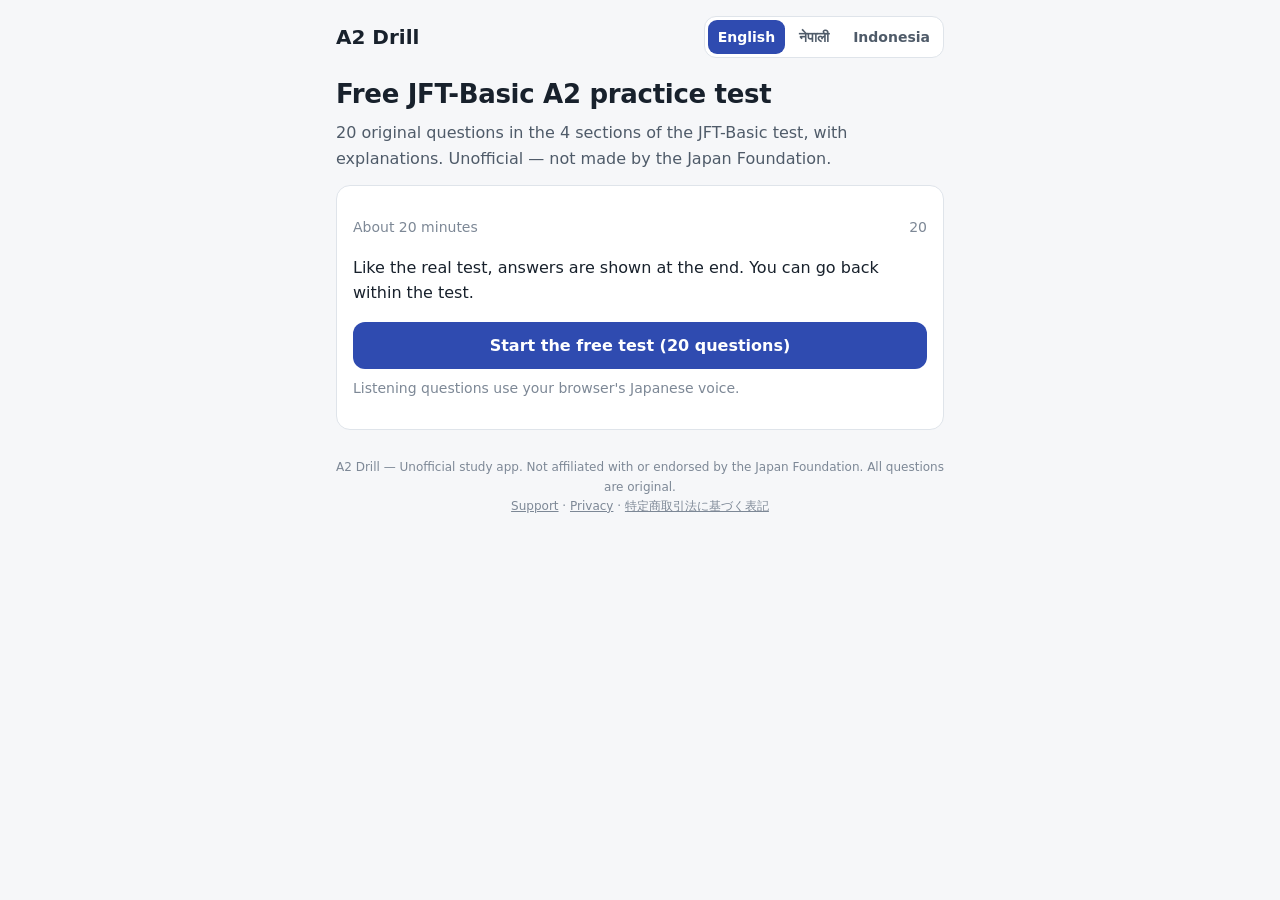
==== index.html @ b0e4169c "無料のWeb模試（20問・英語／ネパール語／インドネシア語）とアプリのサポート・プライバシー・特商法のページ Co-Authored-By: Claude Opus 5.5 <noreply@anth" ====
<!doctype html><html lang="en" data-lang="en"><head><meta charset="utf-8"><meta name="viewport" content="width=device-width,initial-scale=1">
<title>Free JFT-Basic A2 Mock Test (Unofficial) — Japanese practice with explanations</title><meta name="description" content="Free unofficial practice test for JFT-Basic (Japanese A2): script &amp; vocabulary, conversation, listening and reading. Explanations in English, Nepali and Indonesian."><link rel="canonical" href="https://f-kudo-hub.github.io/a2-drill/">
<link rel="alternate" hreflang="en" href="https://f-kudo-hub.github.io/a2-drill/"><link rel="alternate" hreflang="ne" href="https://f-kudo-hub.github.io/a2-drill/ne/"><link rel="alternate" hreflang="id" href="https://f-kudo-hub.github.io/a2-drill/id/"><link rel="alternate" hreflang="x-default" href="https://f-kudo-hub.github.io/a2-drill/"><script type="application/ld+json">{"@context":"https://schema.org","@type":"Quiz","name":"Free JFT-Basic A2 practice test","description":"Free unofficial practice test for JFT-Basic (Japanese A2): script & vocabulary, conversation, listening and reading. Explanations in English, Nepali and Indonesian.","inLanguage":["ja","en"],"educationalLevel":"CEFR A2","isAccessibleForFree":true}</script><link rel="stylesheet" href="style.css"></head><body><div class="wrap"><header><span class="brand">A2 Drill</span><nav class="langs" aria-label="Language"><a href="" class="on" hreflang="en">English</a><a href="ne/" class="" hreflang="ne">नेपाली</a><a href="id/" class="" hreflang="id">Indonesia</a></nav></header><h1>Free JFT-Basic A2 practice test</h1><p class="lead">20 original questions in the 4 sections of the JFT-Basic test, with explanations. Unofficial — not made by the Japan Foundation.</p><div id="app"></div><script>window.A2_Q=[{"id":"M01","s":"moji","type":"語の意味","prompt":"きのうは <u>ひまでした</u>。","passage":"","audio":null,"choices":["しごとが たくさん ありました","しごとが ありませんでした","びょうきでした","やすみが ありませんでした"],"answer":1,"explain":{"ja":"「ひま」は、することがなくて 時間がある ようすです。だから「しごとが ありませんでした」が いちばん 近いです。「しごとが たくさん ありました」は「いそがしい」の意味で、反対です。","en":"\"Hima\" means you have free time because there is nothing to do, so \"I had no work\" is the closest. \"I had a lot of work\" means \"isogashii\" (busy), which is the opposite.","ne":"「ひま」 को अर्थ गर्ने काम नभएर समय खाली हुनु हो। त्यसैले \"काम थिएन\" (しごとが ありませんでした) सबैभन्दा नजिकको अर्थ हो। \"धेरै काम थियो\" भनेको 「いそがしい」 (व्यस्त) हो, जुन उल्टो अर्थ हो।","id":"「ひま」 artinya punya waktu luang karena tidak ada yang harus dikerjakan. Jadi \"tidak ada pekerjaan\" (しごとが ありませんでした) adalah yang paling dekat. \"Banyak pekerjaan\" berarti 「いそがしい」 (sibuk), artinya kebalikannya."}},{"id":"M02","s":"moji","type":"語の意味","prompt":"この <ruby>部屋<rt>へや</rt></ruby>は <u>せまい</u>です。","passage":"","audio":null,"choices":["おおきいです","くらいです","ちいさいです","さむいです"],"answer":2,"explain":{"ja":"「せまい」は、場所が 小さくて 広くない ことです。部屋の 話なので「ちいさいです」が 近いです。「おおきい」は 反対、「くらい」は 明るくない、「さむい」は 気温の ことです。","en":"\"Semai\" means a place is small and not spacious. Since we are talking about a room, \"chiisai\" (small) is closest. \"Ookii\" is the opposite, \"kurai\" means dark, and \"samui\" is about temperature.","ne":"「せまい」 को अर्थ ठाउँ सानो र साँघुरो हुनु हो। कोठाको कुरा भएकाले 「ちいさいです」 (सानो छ) नजिकको अर्थ हो। 「おおきい」 उल्टो अर्थ हो, 「くらい」 भनेको अँध्यारो, र 「さむい」 भनेको जाडो/चिसो।","id":"「せまい」 artinya tempatnya kecil dan tidak luas (sempit). Karena ini tentang kamar, 「ちいさいです」 (kecil) paling dekat. 「おおきい」 kebalikannya, 「くらい」 artinya gelap, dan 「さむい」 artinya dingin (suhu)."}},{"id":"M03","s":"moji","type":"語の意味","prompt":"<ruby>田中<rt>たなか</rt></ruby>さんは いま <u>るす</u>です。","passage":"","audio":null,"choices":["いえに います","ねて います","びょうきです","いえに いません"],"answer":3,"explain":{"ja":"「るす」は、家に だれも いない ことです。電話や たずねた とき「るすです」と 言います。だから「いえに いません」が 正しいです。「ねて います」は 家に いるので、意味が ちがいます。","en":"\"Rusu\" means nobody is at home. People say \"rusu desu\" when they call or visit and the person is out. So \"is not at home\" is correct. \"Is sleeping\" means the person is at home, so it is different.","ne":"「るす」 भनेको घरमा कोही नहुनु हो। फोन गर्दा वा भेट्न जाँदा मान्छे बाहिर गएको छ भने 「るすです」 भनिन्छ। त्यसैले 「いえに いません」 (घरमा हुनुहुन्न) सही हो। 「ねて います」 (सुतिरहेको) भए त घरमै हुन्छ, त्यसैले अर्थ फरक हो।","id":"「るす」 artinya tidak ada orang di rumah. Saat menelepon atau berkunjung dan orangnya sedang pergi, kita bilang 「るすです」. Jadi 「いえに いません」 (tidak ada di rumah) benar. 「ねて います」 (sedang tidur) berarti ada di rumah, jadi artinya berbeda."}},{"id":"M04","s":"moji","type":"語の意味","prompt":"この <ruby>仕事<rt>しごと</rt></ruby>は <u>かんたん</u>です。","passage":"","audio":null,"choices":["むずかしくないです","おもしろくないです","いそがしくないです","たいへんです"],"answer":0,"explain":{"ja":"「かんたん」は、やさしくて すぐ できる ことです。だから「むずかしくないです」が 同じ 意味です。「たいへん」は 反対の 意味です。「おもしろくない」「いそがしくない」は 別の ことを 言って います。","en":"\"Kantan\" means easy, something you can do quickly. So \"not difficult\" has the same meaning. \"Taihen\" (hard, tough) is the opposite. \"Not interesting\" and \"not busy\" talk about different things.","ne":"「かんたん」 को अर्थ सजिलो, छिट्टै गर्न सकिने हो। त्यसैले 「むずかしくないです」 (गाह्रो छैन) को अर्थ उही हो। 「たいへん」 (गाह्रो/कष्टकर) उल्टो अर्थ हो। 「おもしろくない」 (रमाइलो छैन) र 「いそがしくない」 (व्यस्त छैन) अर्कै कुरा हुन्।","id":"「かんたん」 artinya mudah, bisa dikerjakan dengan cepat. Jadi 「むずかしくないです」 (tidak sulit) artinya sama. 「たいへん」 (berat/repot) adalah kebalikannya. 「おもしろくない」 (tidak menarik) dan 「いそがしくない」 (tidak sibuk) membicarakan hal lain."}},{"id":"M05","s":"moji","type":"語の使い方","prompt":"「なくす」の 使い方が いちばん いい ものは どれですか。","passage":"","audio":null,"choices":["でんきを なくして ください。","かぜが なくしました。","えきで さいふを なくしました。","パンを なくして たべました。"],"answer":2,"explain":{"ja":"「なくす」は、持って いた 物が どこかへ 行って 見つからなく なる ことです。「さいふを なくしました」が 正しいです。電気は「けす」、かぜは「なおる」を 使います。","en":"\"Nakusu\" means to lose something you had, so you cannot find it. \"I lost my wallet at the station\" is correct. For lights you say \"kesu\" (turn off), and for a cold you say \"naoru\" (get better).","ne":"「なくす」 भनेको आफूसँग भएको चीज हराउनु, भेट्न नसक्नु हो। 「さいふを なくしました」 (पर्स हरायो) सही हो। बत्तीको लागि 「けす」 (निभाउनु), रुघाखोकीको लागि 「なおる」 (निको हुनु) प्रयोग गरिन्छ।","id":"「なくす」 artinya kehilangan barang yang tadinya dimiliki sehingga tidak bisa ditemukan. 「さいふを なくしました」 (dompet saya hilang) benar. Untuk lampu dipakai 「けす」 (mematikan), dan untuk masuk angin/flu dipakai 「なおる」 (sembuh)."}},{"id":"K01","s":"kaiwa","type":"文法","prompt":"きのう、<ruby>駅<rt>えき</rt></ruby>の 近くの スーパー（　）やさいを 買いました。","passage":"","audio":null,"choices":["に","を","で","が"],"answer":2,"explain":{"ja":"何かを する 場所には「で」を 使います。「スーパーで 買いました」が 正しいです。「に」は 行く 先や ある 場所（スーパーに 行きます）に 使います。","en":"Use \"de\" for the place where you do an action: \"I bought it at (de) the supermarket.\" \"Ni\" is for a destination or where something exists, as in \"supaa ni ikimasu\" (I go to the supermarket).","ne":"कुनै काम गर्ने ठाउँ जनाउन 「で」 प्रयोग गरिन्छ। 「スーパーで 買いました」 (सुपरमार्केटमा किनेँ) सही हो। 「に」 जाने ठाउँ वा कुनै चीज भएको ठाउँ जनाउन प्रयोग हुन्छ, जस्तै 「スーパーに 行きます」 (सुपरमार्केट जान्छु)।","id":"Untuk tempat melakukan suatu kegiatan dipakai 「で」. 「スーパーで 買いました」 (membeli di supermarket) benar. 「に」 dipakai untuk tujuan pergi atau tempat sesuatu berada, misalnya 「スーパーに 行きます」 (pergi ke supermarket)."}},{"id":"K02","s":"kaiwa","type":"文法","prompt":"すみません、ここで しゃしんを（　）も いいですか。","passage":"","audio":null,"choices":["とって","とる","とった","とり"],"answer":0,"explain":{"ja":"「〜ても いいですか」は、してよいか 聞く ときの 形です。動詞は て形に するので「とって も いいですか」です。ほかの 形は「も いいですか」に つながりません。","en":"\"... te mo ii desu ka\" is how you ask for permission. The verb takes the te-form, so it is \"totte mo ii desu ka\" (May I take a photo?). The other forms cannot connect to \"mo ii desu ka\".","ne":"「〜ても いいですか」 अनुमति माग्दा प्रयोग हुने रूप हो। क्रियालाई て-रूपमा राखिन्छ, त्यसैले 「とって も いいですか」 (फोटो खिच्न मिल्छ?) हुन्छ। अरू रूपहरू 「も いいですか」 सँग जोडिँदैनन्।","id":"「〜ても いいですか」 adalah bentuk untuk meminta izin. Kata kerjanya memakai bentuk -te, jadi 「とって も いいですか」 (bolehkah saya memotret?). Bentuk lain tidak bisa disambung dengan 「も いいですか」."}},{"id":"K03","s":"kaiwa","type":"文法","prompt":"あしたは <ruby>仕事<rt>しごと</rt></ruby>が（　）から、パーティーに 行けません。","passage":"","audio":null,"choices":["あって","あれば","あったら","ある"],"answer":3,"explain":{"ja":"理由を 言う「から」の 前は、ふつう形（ある）か ていねい形（あります）に します。「あるから」が 正しいです。「あって」「あれば」「あったら」は「から」の 前に 置けません。","en":"Before \"kara\" (because), use the plain form (aru) or the polite form (arimasu). So \"aru kara\" is correct. \"Atte\", \"areba\" and \"attara\" cannot come before \"kara\".","ne":"कारण बताउने 「から」 (किनभने) अगाडि साधारण रूप (ある) वा विनम्र रूप (あります) राखिन्छ। त्यसैले 「あるから」 सही हो। 「あって」, 「あれば」, 「あったら」 लाई 「から」 अगाडि राख्न मिल्दैन।","id":"Sebelum 「から」 (karena) dipakai bentuk biasa (ある) atau bentuk sopan (あります). Jadi 「あるから」 benar. 「あって」, 「あれば」, dan 「あったら」 tidak bisa diletakkan sebelum 「から」."}},{"id":"K04","s":"kaiwa","type":"文法","prompt":"この くすりは、ごはんを（　）あとで のんで ください。","passage":"","audio":null,"choices":["たべる","たべた","たべて","たべない"],"answer":1,"explain":{"ja":"「〜た あとで」は、あることが 終わってから 次の ことを する ときの 形です。動詞は た形に します。「たべた あとで」は「食事の 後で」と 同じ 意味です。くすりの 袋に よく 書いて あります。","en":"\"... ta ato de\" means \"after doing ...\". The verb takes the ta-form: \"tabeta ato de\" (after eating). This is often written on medicine bags in Japan.","ne":"「〜た あとで」 भनेको एउटा काम सकिएपछि अर्को काम गर्दा प्रयोग हुने रूप हो। क्रियालाई た-रूपमा राखिन्छ: 「たべた あとで」 (खाना खाइसकेपछि)। जापानमा औषधिको खाममा यो प्रायः लेखिएको हुन्छ।","id":"「〜た あとで」 artinya \"setelah melakukan …\". Kata kerjanya memakai bentuk -ta: 「たべた あとで」 (setelah makan). Kalimat ini sering tertulis di kantong obat di Jepang."}},{"id":"K05","s":"kaiwa","type":"文法","prompt":"<ruby>毎日<rt>まいにち</rt></ruby> れんしゅうして、カタカナが（　）ように なりました。","passage":"","audio":null,"choices":["読める","読む","読んで","読みたい"],"answer":0,"explain":{"ja":"「〜ように なりました」は、前は できなかった ことが できるように 変わった ことを 言います。「カタカナが」の「が」には 可能の 形「読める」が 合います。「カタカナが 読む」とは 言いません。","en":"\"... you ni narimashita\" means something changed and now you can do it. With \"katakana ga\", the potential form \"yomeru\" (can read) fits. You do not say \"katakana ga yomu\".","ne":"「〜ように なりました」 ले पहिले गर्न नसकेको कुरा अहिले गर्न सक्ने भयो भन्ने परिवर्तन बताउँछ। 「カタカナが」 को 「が」 सँग सक्ने रूप 「読める」 (पढ्न सक्नु) मिल्छ। 「カタカナが 読む」 भनिँदैन।","id":"「〜ように なりました」 menyatakan perubahan: dulu tidak bisa, sekarang bisa. Dengan 「カタカナが」, bentuk potensial 「読める」 (bisa membaca) yang cocok. Kita tidak mengatakan 「カタカナが 読む」."}},{"id":"C01","s":"choukai","type":"会話の聞き取り","prompt":"男の人は、あした何時に来ますか。","passage":"","audio":[{"who":"F","ja":"アリさん、あしたのシフトですが、朝9時からでしたよね。"},{"who":"M","ja":"はい、9時からです。"},{"who":"F","ja":"すみません、10時からに変えてもいいですか。9時は田中さんが来ますから。"},{"who":"M","ja":"わかりました。じゃあ、10時に来ます。"}],"choices":["8時","9時","10時","11時"],"answer":2,"explain":{"ja":"はじめは9時からの予定でしたが、女の人が「10時からに変えてもいいですか」と聞き、男の人は「10時に来ます」と答えています。9時は田中さんが来る時間です。","en":"At first his shift started at 9:00, but the woman asks, \"Can I change it to 10:00?\" and he answers, \"Then I'll come at 10.\" 9:00 is when Tanaka-san comes, not him.","ne":"सुरुमा उनको सिफ्ट बिहान ९ बजेबाट थियो, तर महिलाले \"१० बजेबाट परिवर्तन गर्न मिल्छ?\" भनेर सोध्छिन्, र पुरुषले \"त्यसो भए १० बजे आउँछु\" भन्छन्। ९ बजे तानाका-सान आउनुहुन्छ।","id":"Awalnya sif dia mulai jam 9, tetapi si perempuan bertanya \"Boleh diganti jadi mulai jam 10?\" dan si laki-laki menjawab \"Baik, saya datang jam 10.\" Jam 9 adalah waktu Tanaka-san datang."}},{"id":"C02","s":"choukai","type":"会話の聞き取り","prompt":"男の人は、何を買いますか。","passage":"","audio":[{"who":"F","ja":"帰りに、スーパーで牛乳を買ってきてくれる？"},{"who":"M","ja":"いいよ。たまごは？"},{"who":"F","ja":"たまごはまだあるから、いらない。あ、パンもおねがい。"},{"who":"M","ja":"牛乳とパンだね。"}],"choices":["牛乳とたまご","牛乳とパン","たまごとパン","パンだけ"],"answer":1,"explain":{"ja":"女の人は「たまごはまだあるから、いらない」と言い、そのあと「パンもおねがい」と言っています。最後に男の人が「牛乳とパンだね」とまとめています。","en":"The woman says eggs are not needed (\"we still have eggs\"), then adds \"bread too, please.\" The man sums it up: \"Milk and bread.\"","ne":"महिलाले \"अण्डा अझै छ, चाहिँदैन\" भन्छिन्, अनि \"पाउरोटी पनि ल्याइदेऊ\" थप्छिन्। अन्तमा पुरुषले \"दूध र पाउरोटी, हैन?\" भनेर दोहोर्याउँछन्।","id":"Si perempuan bilang telur tidak perlu karena masih ada, lalu menambahkan \"roti juga, ya.\" Di akhir si laki-laki menyimpulkan: \"Susu dan roti, ya.\""}},{"id":"C03","s":"choukai","type":"会話の聞き取り","prompt":"男の人は、このあと まず何をしますか。","passage":"","audio":[{"who":"F","ja":"リンさん、山田さんのお茶、もう持っていきましたか。"},{"who":"M","ja":"いいえ、まだです。今から持っていきます。"},{"who":"F","ja":"あ、山田さんは今おふろです。先に、木村さんにお水を持っていってください。"},{"who":"M","ja":"はい、わかりました。"}],"choices":["山田さんにお茶を持っていく","山田さんをおふろにつれていく","木村さんにお茶を持っていく","木村さんにお水を持っていく"],"answer":3,"explain":{"ja":"山田さんは今おふろに入っているので、女の人は「先に、木村さんにお水を持っていってください」と言っています。「先に」は「まず」と同じ意味です。木村さんに持っていくのはお茶ではなく、お水です。","en":"Yamada-san is in the bath now, so the woman says, \"First, take water to Kimura-san.\" 先に means \"first / before that.\" What goes to Kimura-san is water, not tea.","ne":"यामादा-सान अहिले नुहाउँदै हुनुहुन्छ, त्यसैले महिलाले \"पहिले किमुरा-सानलाई पानी लगिदिनुहोस्\" भन्छिन्। 先に को अर्थ \"पहिले\" हो। किमुरा-सानलाई चिया होइन, पानी लैजाने हो।","id":"Yamada-san sedang mandi, jadi si perempuan berkata \"Lebih dulu, bawakan air untuk Kimura-san.\" 先に artinya \"lebih dulu\". Yang dibawa ke Kimura-san adalah air, bukan teh."}},{"id":"C04","s":"choukai","type":"会話の聞き取り","prompt":"二人は、どこで会いますか。","passage":"","audio":[{"who":"M","ja":"日曜日、駅の前で11時に会いましょう。"},{"who":"F","ja":"ごめん、駅の前は人が多いから、駅の中の本屋の前はどう？"},{"who":"M","ja":"いいよ。じゃあ、本屋の前で。"}],"choices":["駅の中の本屋の前","駅の前","本屋の中","駅の近くの公園"],"answer":0,"explain":{"ja":"男の人は「駅の前」と言いましたが、女の人が「駅の中の本屋の前はどう？」と言い直し、男の人は「いいよ」と答えています。「本屋の中」ではなく「本屋の前」です。","en":"The man first suggests \"in front of the station,\" but the woman proposes \"in front of the bookstore inside the station,\" and he agrees. It is in front of the bookstore, not inside it.","ne":"पुरुषले सुरुमा \"स्टेसनको अगाडि\" भने, तर महिलाले \"स्टेसनभित्रको किताब पसलको अगाडि कस्तो?\" भनिन्, र पुरुषले \"हुन्छ\" भने। किताब पसलभित्र होइन, अगाडि हो।","id":"Awalnya si laki-laki bilang \"di depan stasiun\", tetapi si perempuan mengusulkan \"di depan toko buku di dalam stasiun\", dan dia setuju. Tempatnya di depan toko buku, bukan di dalamnya."}},{"id":"C05","s":"choukai","type":"会話の聞き取り","prompt":"男の人は、何曜日に休みますか。","passage":"","audio":[{"who":"M","ja":"店長、来週の水曜日、休んでもいいですか。病院に行きたいんです。"},{"who":"F","ja":"水曜日はちょっと、人が少ないんです。木曜日はどうですか。"},{"who":"M","ja":"木曜日でもだいじょうぶです。"},{"who":"F","ja":"じゃあ、木曜日に休んでください。"}],"choices":["月曜日","火曜日","水曜日","木曜日"],"answer":3,"explain":{"ja":"男の人は水曜日に休みたいと言いましたが、店長は「水曜日はちょっと…」と言って断り、「木曜日はどうですか」と聞いています。最後に「木曜日に休んでください」と決まりました。「ちょっと…」は、はっきり言わない断り方です。","en":"He asks for Wednesday off, but the manager says \"Wednesday is a bit...\" (a soft way of saying no) and suggests Thursday. In the end she says, \"Take Thursday off.\"","ne":"उनले बुधबार बिदा माग्छन्, तर पसलकी म्यानेजरले \"बुधबार अलि...\" भनेर नम्र तरिकाले अस्वीकार गर्छिन् र बिहीबार कस्तो भनेर सोध्छिन्। अन्तमा \"बिहीबार बिदा लिनुहोस्\" भन्ने तय हुन्छ।","id":"Dia minta libur hari Rabu, tetapi manajer berkata \"Rabu agak...\" (cara halus untuk menolak) dan menawarkan hari Kamis. Akhirnya diputuskan \"Silakan libur hari Kamis.\""}},{"id":"D01","s":"dokkai","type":"掲示・案内の読み取り","prompt":"水曜日の午後3時に、この病院へ行きたいです。正しいのはどれですか。","passage":"さくら<ruby>内科<rt>ないか</rt></ruby><br>【<ruby>診療時間<rt>しんりょうじかん</rt></ruby>】<br>月・火・木・金　9:00〜12:00／15:00〜18:00<br>水・土　9:00〜12:00<br>日・<ruby>祝日<rt>しゅくじつ</rt></ruby>　休み","audio":null,"choices":["水曜日の午後は休みなので、行けない","水曜日は午後6時までやっている","水曜日は午前も午後もやっている","<ruby>予約<rt>よやく</rt></ruby>をすれば、午後も行ける"],"answer":0,"explain":{"ja":"水曜日は「9:00〜12:00」だけで、午後の時間が書いてありません。だから午後3時には行けません。予約のことは、どこにも書いてありません。","en":"On Wednesday the clinic is open only 9:00–12:00; no afternoon hours are listed. So you cannot go at 3 p.m. Nothing is written about reservations.","ne":"बुधबार ९:०० देखि १२:०० सम्म मात्र खुला छ; दिउँसोको समय लेखिएको छैन। त्यसैले दिउँसो ३ बजे जान सकिँदैन। बुकिङ (予約) को बारेमा कहीँ पनि लेखिएको छैन।","id":"Hari Rabu klinik hanya buka jam 9.00–12.00; jam sore tidak tertulis. Jadi Anda tidak bisa datang jam 3 sore. Tentang reservasi (予約) tidak ditulis sama sekali."}},{"id":"D02","s":"dokkai","type":"掲示・案内の読み取り","prompt":"ペットボトルは、いつ出しますか。","passage":"ごみの出し方（さくら<ruby>寮<rt>りょう</rt></ruby>）<br>・もえるごみ：火曜日・金曜日<br>・もえないごみ：第1水曜日<br>・ペットボトル：毎週木曜日<br>・かん・びん：第3水曜日<br>※朝8時までに、寮の前のごみ<ruby>置<rt>お</rt></ruby>き場に出してください。","audio":null,"choices":["火曜日と金曜日の朝8時まで","毎週木曜日の朝8時まで","第1水曜日の朝8時まで","第3水曜日の夜"],"answer":1,"explain":{"ja":"「ペットボトル：毎週木曜日」と書いてあります。そして、下の※に「朝8時までに」とあるので、毎週木曜日の朝8時までです。火曜日・金曜日は「もえるごみ」の日です。","en":"The notice says \"PET bottles: every Thursday,\" and the note (※) at the bottom says \"by 8 a.m.\" So it is every Thursday by 8 a.m. Tuesday and Friday are for burnable garbage.","ne":"सूचनामा \"पेट बोतल: हरेक बिहीबार\" लेखिएको छ, र तलको ※ मा \"बिहान ८ बजेभित्र\" लेखिएको छ। त्यसैले हरेक बिहीबार बिहान ८ बजेभित्र फाल्ने हो। मंगलबार र शुक्रबार बल्ने फोहोरको दिन हो।","id":"Di pengumuman tertulis \"Botol PET: setiap hari Kamis,\" dan catatan (※) di bawah menulis \"sebelum jam 8 pagi.\" Jadi setiap Kamis sebelum jam 8 pagi. Selasa dan Jumat untuk sampah yang bisa dibakar."}},{"id":"D03","s":"dokkai","type":"掲示・案内の読み取り","prompt":"アリさんが朝7時から働く日は、いつですか。","passage":"10月 第2週のシフト<br>月：グエン（朝）・アリ（昼）<br>火：グエン（朝）・サリ（昼）<br>水：アリ（朝）・サリ（昼）<br>木：アリ（朝）・グエン（昼）<br>金：サリ（朝）・グエン（昼）<br>土：サリ（朝）・アリ（昼）<br>日：グエン（朝）・アリ（昼）<br>朝＝7:00〜15:00　昼＝12:00〜20:00","audio":null,"choices":["月曜日と日曜日","土曜日と日曜日","水曜日と木曜日","木曜日と金曜日"],"answer":2,"explain":{"ja":"「朝＝7:00〜15:00」なので、「アリ（朝）」と書いてある日をさがします。水曜日と木曜日です。月・土・日は「アリ（昼）」なので、12時からです。","en":"\"朝 (morning) = 7:00–15:00,\" so look for the days marked アリ（朝）: Wednesday and Thursday. On Monday, Saturday and Sunday Ali works 昼 (from 12:00).","ne":"\"朝 (बिहान) = ७:०० देखि १५:००\" भएकाले \"アリ（朝）\" लेखिएका दिन खोज्नुहोस्: बुधबार र बिहीबार। सोमबार, शनिबार र आइतबार अलीको 昼 (१२ बजेदेखि) सिफ्ट हो।","id":"\"朝 (pagi) = 7.00–15.00,\" jadi cari hari yang tertulis アリ（朝）: Rabu dan Kamis. Pada Senin, Sabtu, dan Minggu Ali masuk sif 昼 (mulai jam 12)."}},{"id":"D04","s":"dokkai","type":"掲示・案内の読み取り","prompt":"病院でもらった<ruby>薬<rt>くすり</rt></ruby>のふくろです。この薬は、1日に全部で<ruby>何錠<rt>なんじょう</rt></ruby>飲みますか。","passage":"【飲み<ruby>薬<rt>ぐすり</rt></ruby>】<br>1日3回　<ruby>食後<rt>しょくご</rt></ruby>に飲んでください。<br>1回に2<ruby>錠<rt>じょう</rt></ruby><br>※ねる前には飲まないでください。<br>※5日分あります。","audio":null,"choices":["2錠","3錠","5錠","6錠"],"answer":3,"explain":{"ja":"「1日3回」「1回に2錠」なので、3×2で1日に6錠です。「5日分」は何日飲むかで、1日の数ではありません。「食後」はごはんを食べたあとという意味です。","en":"\"3 times a day\" and \"2 tablets each time,\" so 3 × 2 = 6 tablets a day. \"5日分\" means it is enough for 5 days, not the number per day. 食後 means \"after meals.\"","ne":"\"दिनको ३ पटक\" र \"एक पटकमा २ चक्की\" भएकाले ३ × २ = दिनमा ६ चक्की। \"5日分\" भनेको ५ दिनलाई पुग्ने औषधि हो, दिनको संख्या होइन। 食後 को अर्थ \"खाना खाएपछि\" हो।","id":"\"3 kali sehari\" dan \"sekali minum 2 tablet,\" jadi 3 × 2 = 6 tablet sehari. \"5日分\" artinya cukup untuk 5 hari, bukan jumlah per hari. 食後 artinya \"sesudah makan\"."}},{"id":"D05","s":"dokkai","type":"掲示・案内の読み取り","prompt":"10月17日（土）の教室に行きたいです。いつまでに電話をしますか。","passage":"やさしい<ruby>日本語教室<rt>きょうしつ</rt></ruby><br>日時：毎週土曜日　10:00〜11:30<br>場所：<ruby>市民<rt>しみん</rt></ruby>センター　3階　<ruby>会議室<rt>かいぎしつ</rt></ruby><br>お金：<ruby>無料<rt>むりょう</rt></ruby><br><ruby>申<rt>もう</rt></ruby>し<ruby>込<rt>こ</rt></ruby>み：その週の水曜日までに、電話でお願いします。<br>電話：000-1234-5678","audio":null,"choices":["10月10日（土）","10月14日（水）","10月16日（金）","10月17日（土）"],"answer":1,"explain":{"ja":"申し込みは「その週の水曜日までに」です。10月17日（土）と同じ週の水曜日は、10月14日です。教室の日（土曜日）の3日前と考えるとわかりやすいです。","en":"You must apply \"by Wednesday of that week.\" For the class on Saturday, October 17, that Wednesday is October 14 (three days before the class).","ne":"आवेदन \"त्यही हप्ताको बुधबारसम्म\" गर्नुपर्छ। अक्टोबर १७ (शनिबार) को कक्षाको लागि त्यो बुधबार अक्टोबर १४ हो (कक्षाभन्दा ३ दिन अघि)।","id":"Pendaftaran harus \"paling lambat hari Rabu minggu itu.\" Untuk kelas hari Sabtu, 17 Oktober, hari Rabu itu adalah 14 Oktober (tiga hari sebelum kelas)."}}];window.A2_T={"sections":{"moji":"Script & Vocabulary","kaiwa":"Conversation & Expression","choukai":"Listening","dokkai":"Reading"},"types":{"語の意味":"Word meaning","語の使い方":"How a word is used","漢字の読み":"Reading kanji","漢字の意味と用法":"Kanji meaning and use","文法":"Grammar","会話の表現":"Expressions in conversation","会話の聞き取り":"Listening to conversations","店・公共機関での聞き取り":"Listening at shops and public places","アナウンス・指示の聞き取り":"Announcements and instructions","掲示・案内の読み取り":"Finding information in notices","手紙・メッセージの読み取り":"Reading letters and messages"},"play":"Play audio","playing":"Playing…","correct":"Correct!","wrong":"Not quite","answerIs":"Answer: {a}","showJa":"Show Japanese explanation","next":"Next","finish":"Finish","mockIntro":"Like the real test, answers are shown at the end. You can go back within the test."};window.A2_I={"語の意味":{"ja":"＿＿の ことばと だいたい 同じ いみの ものを えらんで ください。","en":"Choose the answer closest in meaning to the underlined words.","ne":"रेखाङ्कित शब्दसँग मिल्दोजुल्दो अर्थ भएको उत्तर छान्नुहोस्।","id":"Pilih jawaban yang artinya paling mirip dengan kata yang digarisbawahi."},"語の使い方":{"ja":"ことばの 使い方が いちばん いい ものを えらんで ください。","en":"Choose the sentence that uses the word correctly.","ne":"शब्द सही तरिकाले प्रयोग भएको वाक्य छान्नुहोस्।","id":"Pilih kalimat yang menggunakan kata itu dengan benar."},"漢字の読み":{"ja":"＿＿の 漢字の 読み方を えらんで ください。","en":"Choose the correct reading of the underlined kanji.","ne":"रेखाङ्कित खान्जीको सही पढाइ छान्नुहोस्।","id":"Pilih cara baca yang benar untuk kanji yang digarisbawahi."},"漢字の意味と用法":{"ja":"＿＿の ことばを 漢字で 書くと どれですか。","en":"Choose the correct kanji for the underlined word.","ne":"रेखाङ्कित शब्दको सही खान्जी छान्नुहोस्।","id":"Pilih kanji yang benar untuk kata yang digarisbawahi."},"文法":{"ja":"（　）に 入る ものを えらんで ください。","en":"Choose the best answer for the blank.","ne":"खाली ठाउँमा मिल्ने उत्तर छान्नुहोस्।","id":"Pilih jawaban yang paling tepat untuk bagian yang kosong."},"会話の表現":{"ja":"（　）に 入る いちばん いい ことばを えらんで ください。","en":"Choose the most suitable words for the conversation.","ne":"कुराकानीमा सबैभन्दा उपयुक्त शब्द छान्नुहोस्।","id":"Pilih ungkapan yang paling cocok untuk percakapan itu."},"会話の聞き取り":{"ja":"会話を 聞いて、答えを えらんで ください。","en":"Listen to the conversation and choose the answer.","ne":"कुराकानी सुनेर उत्तर छान्नुहोस्।","id":"Dengarkan percakapan, lalu pilih jawabannya."},"店・公共機関での聞き取り":{"ja":"店や <ruby>役所<rt>やくしょ</rt></ruby>などでの 会話を 聞いて、答えを えらんで ください。","en":"Listen to the conversation at a shop or public office and choose the answer.","ne":"पसल वा कार्यालयको कुराकानी सुनेर उत्तर छान्नुहोस्।","id":"Dengarkan percakapan di toko atau kantor, lalu pilih jawabannya."},"アナウンス・指示の聞き取り":{"ja":"アナウンスや <ruby>説明<rt>せつめい</rt></ruby>を 聞いて、答えを えらんで ください。","en":"Listen to the announcement or instructions and choose the answer.","ne":"घोषणा वा निर्देशन सुनेर उत्तर छान्नुहोस्।","id":"Dengarkan pengumuman atau instruksi, lalu pilih jawabannya."},"掲示・案内の読み取り":{"ja":"お知らせを 読んで、答えを えらんで ください。","en":"Read the notice and choose the answer.","ne":"सूचना पढेर उत्तर छान्नुहोस्।","id":"Baca pengumuman itu, lalu pilih jawabannya."},"手紙・メッセージの読み取り":{"ja":"メッセージを 読んで、答えを えらんで ください。","en":"Read the message and choose the answer.","ne":"सन्देश पढेर उत्तर छान्नुहोस्।","id":"Baca pesan itu, lalu pilih jawabannya."}};window.A2_P={"title":"Free JFT-Basic A2 Mock Test (Unofficial) — Japanese practice with explanations","desc":"Free unofficial practice test for JFT-Basic (Japanese A2): script & vocabulary, conversation, listening and reading. Explanations in English, Nepali and Indonesian.","h1":"Free JFT-Basic A2 practice test","lead":"20 original questions in the 4 sections of the JFT-Basic test, with explanations. Unofficial — not made by the Japan Foundation.","start":"Start the free test (20 questions)","app":"Get all 60 questions on iPhone","appSoon":"iPhone app: coming soon","score":"Your score","again":"Try again","minutes":"About 20 minutes","voice":"Listening questions use your browser's Japanese voice.","appUrl":""};</script><script src="app.js"></script><p class="foot">A2 Drill — Unofficial study app. Not affiliated with or endorsed by the Japan Foundation. All questions are original.<br><a href="support.html">Support</a> · <a href="privacy.html">Privacy</a> · <a href="tokushoho.html">特定商取引法に基づく表記</a></p></div></body></html>
---- style.css ----
:root{--paper:#f6f7f9;--card:#fff;--ink:#18212c;--soft:#4f5b69;--faint:#7d8896;--rule:#dfe4ea;--accent:#2f4bb0;--accentBg:#eaeefb;--good:#1d7a46;--goodBg:#e7f4ec;--bad:#b23a35;--badBg:#fbeceb}
@media (prefers-color-scheme:dark){:root:not([data-theme="light"]){--paper:#11161d;--card:#1a212b;--ink:#eef2f6;--soft:#b8c2cd;--faint:#8b96a3;--rule:#2b3542;--accent:#8ea2ff;--accentBg:#232c48;--good:#6fd29a;--goodBg:#173426;--bad:#ff8f87;--badBg:#3a1e1d}}
*{box-sizing:border-box}html{-webkit-text-size-adjust:100%}body{margin:0;background:var(--paper);color:var(--ink);font-family:system-ui,-apple-system,"Segoe UI","Noto Sans","Noto Sans Devanagari","Noto Sans JP","Hiragino Sans","Yu Gothic UI",sans-serif;line-height:1.6}
.wrap{max-width:640px;margin:0 auto;padding:16px 16px 48px}
header{display:flex;align-items:center;gap:10px;flex-wrap:wrap}header .brand{font-weight:800;font-size:20px;flex:1;min-width:0}
nav.langs{display:flex;gap:4px;background:var(--card);border:1px solid var(--rule);border-radius:12px;padding:3px}
nav.langs a{padding:6px 10px;border-radius:9px;color:var(--soft);text-decoration:none;font-size:14px;font-weight:600;white-space:nowrap}nav.langs a.on{background:var(--accent);color:#fff}
h1{font-size:26px;line-height:1.3;margin:20px 0 8px;letter-spacing:-.3px}.lead{color:var(--soft);margin:0 0 14px}
.card{background:var(--card);border:1px solid var(--rule);border-radius:14px;padding:16px;margin:12px 0}
.btn{display:block;width:100%;background:var(--accent);color:#fff;border:0;border-radius:12px;padding:14px 16px;font-size:16px;font-weight:700;cursor:pointer;text-align:center;text-decoration:none;font-family:inherit}
.btn.ghost{background:var(--card);color:var(--ink);border:1px solid var(--rule)}
.meta{display:flex;justify-content:space-between;color:var(--faint);font-size:14px;gap:8px;flex-wrap:wrap}
.type{color:var(--accent);font-weight:700;font-size:12px}.ins{color:var(--soft);font-size:14px;margin:2px 0}.insl{color:var(--faint);font-size:13px;margin:0 0 10px}
.q{font-size:19px;margin:12px 0;line-height:2.1}.passage{font-size:16px;line-height:2.1;background:var(--card);border:1px solid var(--rule);border-radius:12px;padding:12px 14px}
rt{font-size:.5em;color:var(--soft)}u{text-underline-offset:4px}
.choices{display:grid;gap:10px;margin:12px 0}
.choice{display:flex;align-items:center;gap:12px;width:100%;text-align:left;background:var(--card);color:var(--ink);border:1.5px solid var(--rule);border-radius:12px;padding:12px 14px;font-size:17px;font-family:inherit;cursor:pointer;line-height:1.9;min-height:52px}
.choice .n{width:20px;font-weight:700;color:var(--faint);flex:none;text-align:center}.choice.good{border-color:var(--good);background:var(--goodBg)}.choice.bad{border-color:var(--bad);background:var(--badBg)}
.ex{border-radius:14px;padding:14px;margin:12px 0}.ex.good{background:var(--goodBg)}.ex.bad{background:var(--badBg)}.ex h3{margin:0 0 4px;font-size:17px}.ex p{margin:6px 0}
.ex details{margin-top:6px}.ex summary{color:var(--accent);cursor:pointer;font-size:14px}
.play{display:flex;align-items:center;gap:10px;width:100%;background:var(--accentBg);color:var(--accent);border:0;border-radius:14px;padding:14px 16px;font-size:16px;font-weight:700;cursor:pointer;font-family:inherit}
.bar{height:6px;background:var(--rule);border-radius:3px;overflow:hidden}.bar i{display:block;height:6px;background:var(--accent)}
.big{font-size:48px;font-weight:800;color:var(--accent);text-align:center}.foot{color:var(--faint);font-size:12px;text-align:center;margin-top:28px}.foot a{color:var(--faint)}
.sec{display:flex;justify-content:space-between;font-size:14px;margin-top:8px}
table{border-collapse:collapse;width:100%}td,th{border-bottom:1px solid var(--rule);padding:8px 4px;text-align:left;vertical-align:top;font-size:15px;overflow-wrap:anywhere}th{width:36%;color:var(--soft);font-weight:600}
.doc h2{font-size:18px;margin:22px 0 6px}
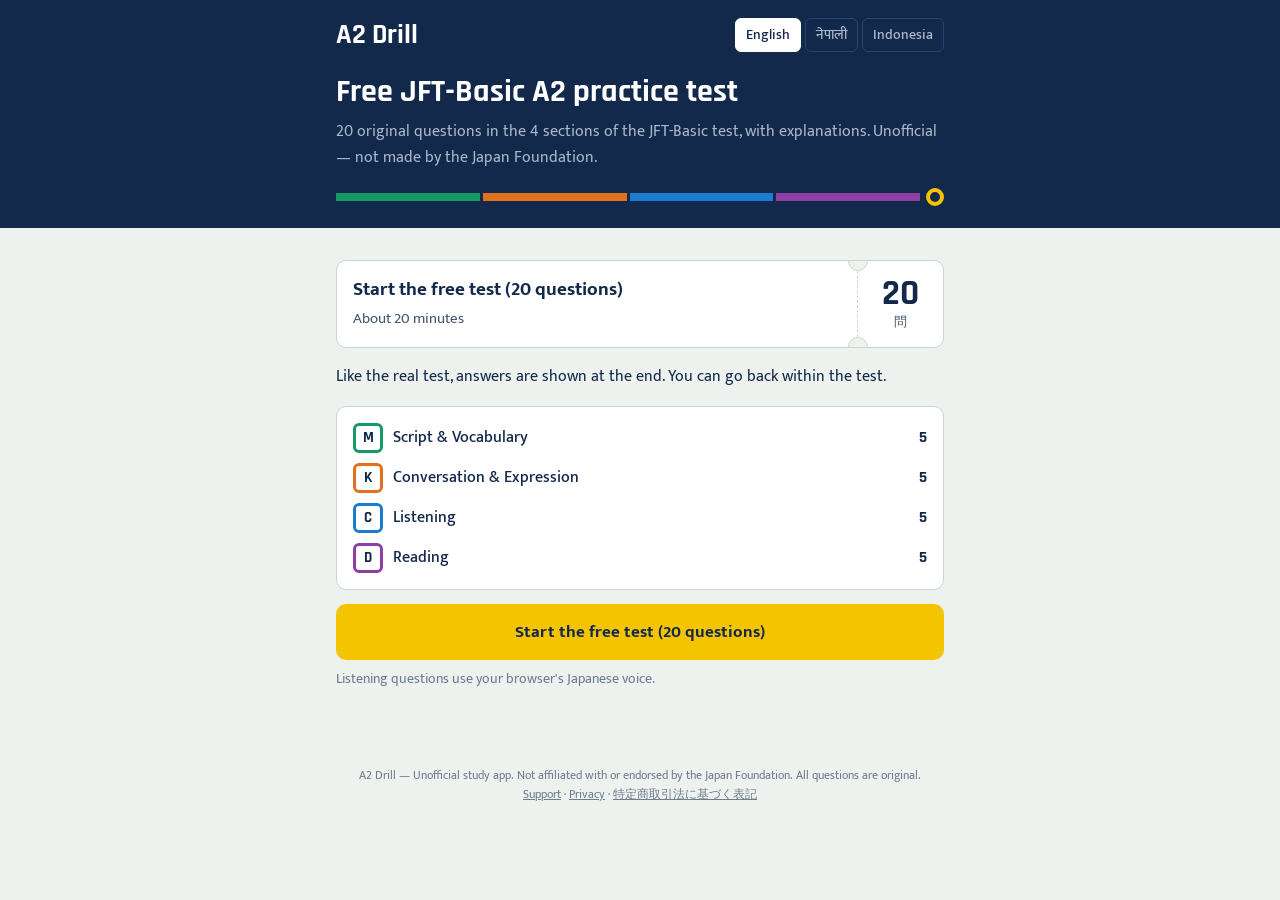
==== commit 095d30fb: "Web模試の見た目をアプリと同じ「日本の鉄道の案内」に（公開は承認のあと・この枝は公開されない） Co-Authored-By: Claude Opus 5.5 <noreply@anthropic." ====
--- a/index.html
+++ b/index.html
@@ -1,3 +1,4 @@
 <!doctype html><html lang="en" data-lang="en"><head><meta charset="utf-8"><meta name="viewport" content="width=device-width,initial-scale=1">
 <title>Free JFT-Basic A2 Mock Test (Unofficial) — Japanese practice with explanations</title><meta name="description" content="Free unofficial practice test for JFT-Basic (Japanese A2): script &amp; vocabulary, conversation, listening and reading. Explanations in English, Nepali and Indonesian."><link rel="canonical" href="https://f-kudo-hub.github.io/a2-drill/">
-<link rel="alternate" hreflang="en" href="https://f-kudo-hub.github.io/a2-drill/"><link rel="alternate" hreflang="ne" href="https://f-kudo-hub.github.io/a2-drill/ne/"><link rel="alternate" hreflang="id" href="https://f-kudo-hub.github.io/a2-drill/id/"><link rel="alternate" hreflang="x-default" href="https://f-kudo-hub.github.io/a2-drill/"><script type="application/ld+json">{"@context":"https://schema.org","@type":"Quiz","name":"Free JFT-Basic A2 practice test","description":"Free unofficial practice test for JFT-Basic (Japanese A2): script & vocabulary, conversation, listening and reading. Explanations in English, Nepali and Indonesian.","inLanguage":["ja","en"],"educationalLevel":"CEFR A2","isAccessibleForFree":true}</script><link rel="stylesheet" href="style.css"></head><body><div class="wrap"><header><span class="brand">A2 Drill</span><nav class="langs" aria-label="Language"><a href="" class="on" hreflang="en">English</a><a href="ne/" class="" hreflang="ne">नेपाली</a><a href="id/" class="" hreflang="id">Indonesia</a></nav></header><h1>Free JFT-Basic A2 practice test</h1><p class="lead">20 original questions in the 4 sections of the JFT-Basic test, with explanations. Unofficial — not made by the Japan Foundation.</p><div id="app"></div><script>window.A2_Q=[{"id":"M01","s":"moji","type":"語の意味","prompt":"きのうは <u>ひまでした</u>。","passage":"","audio":null,"choices":["しごとが たくさん ありました","しごとが ありませんでした","びょうきでした","やすみが ありませんでした"],"answer":1,"explain":{"ja":"「ひま」は、することがなくて 時間がある ようすです。だから「しごとが ありませんでした」が いちばん 近いです。「しごとが たくさん ありました」は「いそがしい」の意味で、反対です。","en":"\"Hima\" means you have free time because there is nothing to do, so \"I had no work\" is the closest. \"I had a lot of work\" means \"isogashii\" (busy), which is the opposite.","ne":"「ひま」 को अर्थ गर्ने काम नभएर समय खाली हुनु हो। त्यसैले \"काम थिएन\" (しごとが ありませんでした) सबैभन्दा नजिकको अर्थ हो। \"धेरै काम थियो\" भनेको 「いそがしい」 (व्यस्त) हो, जुन उल्टो अर्थ हो।","id":"「ひま」 artinya punya waktu luang karena tidak ada yang harus dikerjakan. Jadi \"tidak ada pekerjaan\" (しごとが ありませんでした) adalah yang paling dekat. \"Banyak pekerjaan\" berarti 「いそがしい」 (sibuk), artinya kebalikannya."}},{"id":"M02","s":"moji","type":"語の意味","prompt":"この <ruby>部屋<rt>へや</rt></ruby>は <u>せまい</u>です。","passage":"","audio":null,"choices":["おおきいです","くらいです","ちいさいです","さむいです"],"answer":2,"explain":{"ja":"「せまい」は、場所が 小さくて 広くない ことです。部屋の 話なので「ちいさいです」が 近いです。「おおきい」は 反対、「くらい」は 明るくない、「さむい」は 気温の ことです。","en":"\"Semai\" means a place is small and not spacious. Since we are talking about a room, \"chiisai\" (small) is closest. \"Ookii\" is the opposite, \"kurai\" means dark, and \"samui\" is about temperature.","ne":"「せまい」 को अर्थ ठाउँ सानो र साँघुरो हुनु हो। कोठाको कुरा भएकाले 「ちいさいです」 (सानो छ) नजिकको अर्थ हो। 「おおきい」 उल्टो अर्थ हो, 「くらい」 भनेको अँध्यारो, र 「さむい」 भनेको जाडो/चिसो।","id":"「せまい」 artinya tempatnya kecil dan tidak luas (sempit). Karena ini tentang kamar, 「ちいさいです」 (kecil) paling dekat. 「おおきい」 kebalikannya, 「くらい」 artinya gelap, dan 「さむい」 artinya dingin (suhu)."}},{"id":"M03","s":"moji","type":"語の意味","prompt":"<ruby>田中<rt>たなか</rt></ruby>さんは いま <u>るす</u>です。","passage":"","audio":null,"choices":["いえに います","ねて います","びょうきです","いえに いません"],"answer":3,"explain":{"ja":"「るす」は、家に だれも いない ことです。電話や たずねた とき「るすです」と 言います。だから「いえに いません」が 正しいです。「ねて います」は 家に いるので、意味が ちがいます。","en":"\"Rusu\" means nobody is at home. People say \"rusu desu\" when they call or visit and the person is out. So \"is not at home\" is correct. \"Is sleeping\" means the person is at home, so it is different.","ne":"「るす」 भनेको घरमा कोही नहुनु हो। फोन गर्दा वा भेट्न जाँदा मान्छे बाहिर गएको छ भने 「るすです」 भनिन्छ। त्यसैले 「いえに いません」 (घरमा हुनुहुन्न) सही हो। 「ねて います」 (सुतिरहेको) भए त घरमै हुन्छ, त्यसैले अर्थ फरक हो।","id":"「るす」 artinya tidak ada orang di rumah. Saat menelepon atau berkunjung dan orangnya sedang pergi, kita bilang 「るすです」. Jadi 「いえに いません」 (tidak ada di rumah) benar. 「ねて います」 (sedang tidur) berarti ada di rumah, jadi artinya berbeda."}},{"id":"M04","s":"moji","type":"語の意味","prompt":"この <ruby>仕事<rt>しごと</rt></ruby>は <u>かんたん</u>です。","passage":"","audio":null,"choices":["むずかしくないです","おもしろくないです","いそがしくないです","たいへんです"],"answer":0,"explain":{"ja":"「かんたん」は、やさしくて すぐ できる ことです。だから「むずかしくないです」が 同じ 意味です。「たいへん」は 反対の 意味です。「おもしろくない」「いそがしくない」は 別の ことを 言って います。","en":"\"Kantan\" means easy, something you can do quickly. So \"not difficult\" has the same meaning. \"Taihen\" (hard, tough) is the opposite. \"Not interesting\" and \"not busy\" talk about different things.","ne":"「かんたん」 को अर्थ सजिलो, छिट्टै गर्न सकिने हो। त्यसैले 「むずかしくないです」 (गाह्रो छैन) को अर्थ उही हो। 「たいへん」 (गाह्रो/कष्टकर) उल्टो अर्थ हो। 「おもしろくない」 (रमाइलो छैन) र 「いそがしくない」 (व्यस्त छैन) अर्कै कुरा हुन्।","id":"「かんたん」 artinya mudah, bisa dikerjakan dengan cepat. Jadi 「むずかしくないです」 (tidak sulit) artinya sama. 「たいへん」 (berat/repot) adalah kebalikannya. 「おもしろくない」 (tidak menarik) dan 「いそがしくない」 (tidak sibuk) membicarakan hal lain."}},{"id":"M05","s":"moji","type":"語の使い方","prompt":"「なくす」の 使い方が いちばん いい ものは どれですか。","passage":"","audio":null,"choices":["でんきを なくして ください。","かぜが なくしました。","えきで さいふを なくしました。","パンを なくして たべました。"],"answer":2,"explain":{"ja":"「なくす」は、持って いた 物が どこかへ 行って 見つからなく なる ことです。「さいふを なくしました」が 正しいです。電気は「けす」、かぜは「なおる」を 使います。","en":"\"Nakusu\" means to lose something you had, so you cannot find it. \"I lost my wallet at the station\" is correct. For lights you say \"kesu\" (turn off), and for a cold you say \"naoru\" (get better).","ne":"「なくす」 भनेको आफूसँग भएको चीज हराउनु, भेट्न नसक्नु हो। 「さいふを なくしました」 (पर्स हरायो) सही हो। बत्तीको लागि 「けす」 (निभाउनु), रुघाखोकीको लागि 「なおる」 (निको हुनु) प्रयोग गरिन्छ।","id":"「なくす」 artinya kehilangan barang yang tadinya dimiliki sehingga tidak bisa ditemukan. 「さいふを なくしました」 (dompet saya hilang) benar. Untuk lampu dipakai 「けす」 (mematikan), dan untuk masuk angin/flu dipakai 「なおる」 (sembuh)."}},{"id":"K01","s":"kaiwa","type":"文法","prompt":"きのう、<ruby>駅<rt>えき</rt></ruby>の 近くの スーパー（　）やさいを 買いました。","passage":"","audio":null,"choices":["に","を","で","が"],"answer":2,"explain":{"ja":"何かを する 場所には「で」を 使います。「スーパーで 買いました」が 正しいです。「に」は 行く 先や ある 場所（スーパーに 行きます）に 使います。","en":"Use \"de\" for the place where you do an action: \"I bought it at (de) the supermarket.\" \"Ni\" is for a destination or where something exists, as in \"supaa ni ikimasu\" (I go to the supermarket).","ne":"कुनै काम गर्ने ठाउँ जनाउन 「で」 प्रयोग गरिन्छ। 「スーパーで 買いました」 (सुपरमार्केटमा किनेँ) सही हो। 「に」 जाने ठाउँ वा कुनै चीज भएको ठाउँ जनाउन प्रयोग हुन्छ, जस्तै 「スーパーに 行きます」 (सुपरमार्केट जान्छु)।","id":"Untuk tempat melakukan suatu kegiatan dipakai 「で」. 「スーパーで 買いました」 (membeli di supermarket) benar. 「に」 dipakai untuk tujuan pergi atau tempat sesuatu berada, misalnya 「スーパーに 行きます」 (pergi ke supermarket)."}},{"id":"K02","s":"kaiwa","type":"文法","prompt":"すみません、ここで しゃしんを（　）も いいですか。","passage":"","audio":null,"choices":["とって","とる","とった","とり"],"answer":0,"explain":{"ja":"「〜ても いいですか」は、してよいか 聞く ときの 形です。動詞は て形に するので「とって も いいですか」です。ほかの 形は「も いいですか」に つながりません。","en":"\"... te mo ii desu ka\" is how you ask for permission. The verb takes the te-form, so it is \"totte mo ii desu ka\" (May I take a photo?). The other forms cannot connect to \"mo ii desu ka\".","ne":"「〜ても いいですか」 अनुमति माग्दा प्रयोग हुने रूप हो। क्रियालाई て-रूपमा राखिन्छ, त्यसैले 「とって も いいですか」 (फोटो खिच्न मिल्छ?) हुन्छ। अरू रूपहरू 「も いいですか」 सँग जोडिँदैनन्।","id":"「〜ても いいですか」 adalah bentuk untuk meminta izin. Kata kerjanya memakai bentuk -te, jadi 「とって も いいですか」 (bolehkah saya memotret?). Bentuk lain tidak bisa disambung dengan 「も いいですか」."}},{"id":"K03","s":"kaiwa","type":"文法","prompt":"あしたは <ruby>仕事<rt>しごと</rt></ruby>が（　）から、パーティーに 行けません。","passage":"","audio":null,"choices":["あって","あれば","あったら","ある"],"answer":3,"explain":{"ja":"理由を 言う「から」の 前は、ふつう形（ある）か ていねい形（あります）に します。「あるから」が 正しいです。「あって」「あれば」「あったら」は「から」の 前に 置けません。","en":"Before \"kara\" (because), use the plain form (aru) or the polite form (arimasu). So \"aru kara\" is correct. \"Atte\", \"areba\" and \"attara\" cannot come before \"kara\".","ne":"कारण बताउने 「から」 (किनभने) अगाडि साधारण रूप (ある) वा विनम्र रूप (あります) राखिन्छ। त्यसैले 「あるから」 सही हो। 「あって」, 「あれば」, 「あったら」 लाई 「から」 अगाडि राख्न मिल्दैन।","id":"Sebelum 「から」 (karena) dipakai bentuk biasa (ある) atau bentuk sopan (あります). Jadi 「あるから」 benar. 「あって」, 「あれば」, dan 「あったら」 tidak bisa diletakkan sebelum 「から」."}},{"id":"K04","s":"kaiwa","type":"文法","prompt":"この くすりは、ごはんを（　）あとで のんで ください。","passage":"","audio":null,"choices":["たべる","たべた","たべて","たべない"],"answer":1,"explain":{"ja":"「〜た あとで」は、あることが 終わってから 次の ことを する ときの 形です。動詞は た形に します。「たべた あとで」は「食事の 後で」と 同じ 意味です。くすりの 袋に よく 書いて あります。","en":"\"... ta ato de\" means \"after doing ...\". The verb takes the ta-form: \"tabeta ato de\" (after eating). This is often written on medicine bags in Japan.","ne":"「〜た あとで」 भनेको एउटा काम सकिएपछि अर्को काम गर्दा प्रयोग हुने रूप हो। क्रियालाई た-रूपमा राखिन्छ: 「たべた あとで」 (खाना खाइसकेपछि)। जापानमा औषधिको खाममा यो प्रायः लेखिएको हुन्छ।","id":"「〜た あとで」 artinya \"setelah melakukan …\". Kata kerjanya memakai bentuk -ta: 「たべた あとで」 (setelah makan). Kalimat ini sering tertulis di kantong obat di Jepang."}},{"id":"K05","s":"kaiwa","type":"文法","prompt":"<ruby>毎日<rt>まいにち</rt></ruby> れんしゅうして、カタカナが（　）ように なりました。","passage":"","audio":null,"choices":["読める","読む","読んで","読みたい"],"answer":0,"explain":{"ja":"「〜ように なりました」は、前は できなかった ことが できるように 変わった ことを 言います。「カタカナが」の「が」には 可能の 形「読める」が 合います。「カタカナが 読む」とは 言いません。","en":"\"... you ni narimashita\" means something changed and now you can do it. With \"katakana ga\", the potential form \"yomeru\" (can read) fits. You do not say \"katakana ga yomu\".","ne":"「〜ように なりました」 ले पहिले गर्न नसकेको कुरा अहिले गर्न सक्ने भयो भन्ने परिवर्तन बताउँछ। 「カタカナが」 को 「が」 सँग सक्ने रूप 「読める」 (पढ्न सक्नु) मिल्छ। 「カタカナが 読む」 भनिँदैन।","id":"「〜ように なりました」 menyatakan perubahan: dulu tidak bisa, sekarang bisa. Dengan 「カタカナが」, bentuk potensial 「読める」 (bisa membaca) yang cocok. Kita tidak mengatakan 「カタカナが 読む」."}},{"id":"C01","s":"choukai","type":"会話の聞き取り","prompt":"男の人は、あした何時に来ますか。","passage":"","audio":[{"who":"F","ja":"アリさん、あしたのシフトですが、朝9時からでしたよね。"},{"who":"M","ja":"はい、9時からです。"},{"who":"F","ja":"すみません、10時からに変えてもいいですか。9時は田中さんが来ますから。"},{"who":"M","ja":"わかりました。じゃあ、10時に来ます。"}],"choices":["8時","9時","10時","11時"],"answer":2,"explain":{"ja":"はじめは9時からの予定でしたが、女の人が「10時からに変えてもいいですか」と聞き、男の人は「10時に来ます」と答えています。9時は田中さんが来る時間です。","en":"At first his shift started at 9:00, but the woman asks, \"Can I change it to 10:00?\" and he answers, \"Then I'll come at 10.\" 9:00 is when Tanaka-san comes, not him.","ne":"सुरुमा उनको सिफ्ट बिहान ९ बजेबाट थियो, तर महिलाले \"१० बजेबाट परिवर्तन गर्न मिल्छ?\" भनेर सोध्छिन्, र पुरुषले \"त्यसो भए १० बजे आउँछु\" भन्छन्। ९ बजे तानाका-सान आउनुहुन्छ।","id":"Awalnya sif dia mulai jam 9, tetapi si perempuan bertanya \"Boleh diganti jadi mulai jam 10?\" dan si laki-laki menjawab \"Baik, saya datang jam 10.\" Jam 9 adalah waktu Tanaka-san datang."}},{"id":"C02","s":"choukai","type":"会話の聞き取り","prompt":"男の人は、何を買いますか。","passage":"","audio":[{"who":"F","ja":"帰りに、スーパーで牛乳を買ってきてくれる？"},{"who":"M","ja":"いいよ。たまごは？"},{"who":"F","ja":"たまごはまだあるから、いらない。あ、パンもおねがい。"},{"who":"M","ja":"牛乳とパンだね。"}],"choices":["牛乳とたまご","牛乳とパン","たまごとパン","パンだけ"],"answer":1,"explain":{"ja":"女の人は「たまごはまだあるから、いらない」と言い、そのあと「パンもおねがい」と言っています。最後に男の人が「牛乳とパンだね」とまとめています。","en":"The woman says eggs are not needed (\"we still have eggs\"), then adds \"bread too, please.\" The man sums it up: \"Milk and bread.\"","ne":"महिलाले \"अण्डा अझै छ, चाहिँदैन\" भन्छिन्, अनि \"पाउरोटी पनि ल्याइदेऊ\" थप्छिन्। अन्तमा पुरुषले \"दूध र पाउरोटी, हैन?\" भनेर दोहोर्याउँछन्।","id":"Si perempuan bilang telur tidak perlu karena masih ada, lalu menambahkan \"roti juga, ya.\" Di akhir si laki-laki menyimpulkan: \"Susu dan roti, ya.\""}},{"id":"C03","s":"choukai","type":"会話の聞き取り","prompt":"男の人は、このあと まず何をしますか。","passage":"","audio":[{"who":"F","ja":"リンさん、山田さんのお茶、もう持っていきましたか。"},{"who":"M","ja":"いいえ、まだです。今から持っていきます。"},{"who":"F","ja":"あ、山田さんは今おふろです。先に、木村さんにお水を持っていってください。"},{"who":"M","ja":"はい、わかりました。"}],"choices":["山田さんにお茶を持っていく","山田さんをおふろにつれていく","木村さんにお茶を持っていく","木村さんにお水を持っていく"],"answer":3,"explain":{"ja":"山田さんは今おふろに入っているので、女の人は「先に、木村さんにお水を持っていってください」と言っています。「先に」は「まず」と同じ意味です。木村さんに持っていくのはお茶ではなく、お水です。","en":"Yamada-san is in the bath now, so the woman says, \"First, take water to Kimura-san.\" 先に means \"first / before that.\" What goes to Kimura-san is water, not tea.","ne":"यामादा-सान अहिले नुहाउँदै हुनुहुन्छ, त्यसैले महिलाले \"पहिले किमुरा-सानलाई पानी लगिदिनुहोस्\" भन्छिन्। 先に को अर्थ \"पहिले\" हो। किमुरा-सानलाई चिया होइन, पानी लैजाने हो।","id":"Yamada-san sedang mandi, jadi si perempuan berkata \"Lebih dulu, bawakan air untuk Kimura-san.\" 先に artinya \"lebih dulu\". Yang dibawa ke Kimura-san adalah air, bukan teh."}},{"id":"C04","s":"choukai","type":"会話の聞き取り","prompt":"二人は、どこで会いますか。","passage":"","audio":[{"who":"M","ja":"日曜日、駅の前で11時に会いましょう。"},{"who":"F","ja":"ごめん、駅の前は人が多いから、駅の中の本屋の前はどう？"},{"who":"M","ja":"いいよ。じゃあ、本屋の前で。"}],"choices":["駅の中の本屋の前","駅の前","本屋の中","駅の近くの公園"],"answer":0,"explain":{"ja":"男の人は「駅の前」と言いましたが、女の人が「駅の中の本屋の前はどう？」と言い直し、男の人は「いいよ」と答えています。「本屋の中」ではなく「本屋の前」です。","en":"The man first suggests \"in front of the station,\" but the woman proposes \"in front of the bookstore inside the station,\" and he agrees. It is in front of the bookstore, not inside it.","ne":"पुरुषले सुरुमा \"स्टेसनको अगाडि\" भने, तर महिलाले \"स्टेसनभित्रको किताब पसलको अगाडि कस्तो?\" भनिन्, र पुरुषले \"हुन्छ\" भने। किताब पसलभित्र होइन, अगाडि हो।","id":"Awalnya si laki-laki bilang \"di depan stasiun\", tetapi si perempuan mengusulkan \"di depan toko buku di dalam stasiun\", dan dia setuju. Tempatnya di depan toko buku, bukan di dalamnya."}},{"id":"C05","s":"choukai","type":"会話の聞き取り","prompt":"男の人は、何曜日に休みますか。","passage":"","audio":[{"who":"M","ja":"店長、来週の水曜日、休んでもいいですか。病院に行きたいんです。"},{"who":"F","ja":"水曜日はちょっと、人が少ないんです。木曜日はどうですか。"},{"who":"M","ja":"木曜日でもだいじょうぶです。"},{"who":"F","ja":"じゃあ、木曜日に休んでください。"}],"choices":["月曜日","火曜日","水曜日","木曜日"],"answer":3,"explain":{"ja":"男の人は水曜日に休みたいと言いましたが、店長は「水曜日はちょっと…」と言って断り、「木曜日はどうですか」と聞いています。最後に「木曜日に休んでください」と決まりました。「ちょっと…」は、はっきり言わない断り方です。","en":"He asks for Wednesday off, but the manager says \"Wednesday is a bit...\" (a soft way of saying no) and suggests Thursday. In the end she says, \"Take Thursday off.\"","ne":"उनले बुधबार बिदा माग्छन्, तर पसलकी म्यानेजरले \"बुधबार अलि...\" भनेर नम्र तरिकाले अस्वीकार गर्छिन् र बिहीबार कस्तो भनेर सोध्छिन्। अन्तमा \"बिहीबार बिदा लिनुहोस्\" भन्ने तय हुन्छ।","id":"Dia minta libur hari Rabu, tetapi manajer berkata \"Rabu agak...\" (cara halus untuk menolak) dan menawarkan hari Kamis. Akhirnya diputuskan \"Silakan libur hari Kamis.\""}},{"id":"D01","s":"dokkai","type":"掲示・案内の読み取り","prompt":"水曜日の午後3時に、この病院へ行きたいです。正しいのはどれですか。","passage":"さくら<ruby>内科<rt>ないか</rt></ruby><br>【<ruby>診療時間<rt>しんりょうじかん</rt></ruby>】<br>月・火・木・金　9:00〜12:00／15:00〜18:00<br>水・土　9:00〜12:00<br>日・<ruby>祝日<rt>しゅくじつ</rt></ruby>　休み","audio":null,"choices":["水曜日の午後は休みなので、行けない","水曜日は午後6時までやっている","水曜日は午前も午後もやっている","<ruby>予約<rt>よやく</rt></ruby>をすれば、午後も行ける"],"answer":0,"explain":{"ja":"水曜日は「9:00〜12:00」だけで、午後の時間が書いてありません。だから午後3時には行けません。予約のことは、どこにも書いてありません。","en":"On Wednesday the clinic is open only 9:00–12:00; no afternoon hours are listed. So you cannot go at 3 p.m. Nothing is written about reservations.","ne":"बुधबार ९:०० देखि १२:०० सम्म मात्र खुला छ; दिउँसोको समय लेखिएको छैन। त्यसैले दिउँसो ३ बजे जान सकिँदैन। बुकिङ (予約) को बारेमा कहीँ पनि लेखिएको छैन।","id":"Hari Rabu klinik hanya buka jam 9.00–12.00; jam sore tidak tertulis. Jadi Anda tidak bisa datang jam 3 sore. Tentang reservasi (予約) tidak ditulis sama sekali."}},{"id":"D02","s":"dokkai","type":"掲示・案内の読み取り","prompt":"ペットボトルは、いつ出しますか。","passage":"ごみの出し方（さくら<ruby>寮<rt>りょう</rt></ruby>）<br>・もえるごみ：火曜日・金曜日<br>・もえないごみ：第1水曜日<br>・ペットボトル：毎週木曜日<br>・かん・びん：第3水曜日<br>※朝8時までに、寮の前のごみ<ruby>置<rt>お</rt></ruby>き場に出してください。","audio":null,"choices":["火曜日と金曜日の朝8時まで","毎週木曜日の朝8時まで","第1水曜日の朝8時まで","第3水曜日の夜"],"answer":1,"explain":{"ja":"「ペットボトル：毎週木曜日」と書いてあります。そして、下の※に「朝8時までに」とあるので、毎週木曜日の朝8時までです。火曜日・金曜日は「もえるごみ」の日です。","en":"The notice says \"PET bottles: every Thursday,\" and the note (※) at the bottom says \"by 8 a.m.\" So it is every Thursday by 8 a.m. Tuesday and Friday are for burnable garbage.","ne":"सूचनामा \"पेट बोतल: हरेक बिहीबार\" लेखिएको छ, र तलको ※ मा \"बिहान ८ बजेभित्र\" लेखिएको छ। त्यसैले हरेक बिहीबार बिहान ८ बजेभित्र फाल्ने हो। मंगलबार र शुक्रबार बल्ने फोहोरको दिन हो।","id":"Di pengumuman tertulis \"Botol PET: setiap hari Kamis,\" dan catatan (※) di bawah menulis \"sebelum jam 8 pagi.\" Jadi setiap Kamis sebelum jam 8 pagi. Selasa dan Jumat untuk sampah yang bisa dibakar."}},{"id":"D03","s":"dokkai","type":"掲示・案内の読み取り","prompt":"アリさんが朝7時から働く日は、いつですか。","passage":"10月 第2週のシフト<br>月：グエン（朝）・アリ（昼）<br>火：グエン（朝）・サリ（昼）<br>水：アリ（朝）・サリ（昼）<br>木：アリ（朝）・グエン（昼）<br>金：サリ（朝）・グエン（昼）<br>土：サリ（朝）・アリ（昼）<br>日：グエン（朝）・アリ（昼）<br>朝＝7:00〜15:00　昼＝12:00〜20:00","audio":null,"choices":["月曜日と日曜日","土曜日と日曜日","水曜日と木曜日","木曜日と金曜日"],"answer":2,"explain":{"ja":"「朝＝7:00〜15:00」なので、「アリ（朝）」と書いてある日をさがします。水曜日と木曜日です。月・土・日は「アリ（昼）」なので、12時からです。","en":"\"朝 (morning) = 7:00–15:00,\" so look for the days marked アリ（朝）: Wednesday and Thursday. On Monday, Saturday and Sunday Ali works 昼 (from 12:00).","ne":"\"朝 (बिहान) = ७:०० देखि १५:००\" भएकाले \"アリ（朝）\" लेखिएका दिन खोज्नुहोस्: बुधबार र बिहीबार। सोमबार, शनिबार र आइतबार अलीको 昼 (१२ बजेदेखि) सिफ्ट हो।","id":"\"朝 (pagi) = 7.00–15.00,\" jadi cari hari yang tertulis アリ（朝）: Rabu dan Kamis. Pada Senin, Sabtu, dan Minggu Ali masuk sif 昼 (mulai jam 12)."}},{"id":"D04","s":"dokkai","type":"掲示・案内の読み取り","prompt":"病院でもらった<ruby>薬<rt>くすり</rt></ruby>のふくろです。この薬は、1日に全部で<ruby>何錠<rt>なんじょう</rt></ruby>飲みますか。","passage":"【飲み<ruby>薬<rt>ぐすり</rt></ruby>】<br>1日3回　<ruby>食後<rt>しょくご</rt></ruby>に飲んでください。<br>1回に2<ruby>錠<rt>じょう</rt></ruby><br>※ねる前には飲まないでください。<br>※5日分あります。","audio":null,"choices":["2錠","3錠","5錠","6錠"],"answer":3,"explain":{"ja":"「1日3回」「1回に2錠」なので、3×2で1日に6錠です。「5日分」は何日飲むかで、1日の数ではありません。「食後」はごはんを食べたあとという意味です。","en":"\"3 times a day\" and \"2 tablets each time,\" so 3 × 2 = 6 tablets a day. \"5日分\" means it is enough for 5 days, not the number per day. 食後 means \"after meals.\"","ne":"\"दिनको ३ पटक\" र \"एक पटकमा २ चक्की\" भएकाले ३ × २ = दिनमा ६ चक्की। \"5日分\" भनेको ५ दिनलाई पुग्ने औषधि हो, दिनको संख्या होइन। 食後 को अर्थ \"खाना खाएपछि\" हो।","id":"\"3 kali sehari\" dan \"sekali minum 2 tablet,\" jadi 3 × 2 = 6 tablet sehari. \"5日分\" artinya cukup untuk 5 hari, bukan jumlah per hari. 食後 artinya \"sesudah makan\"."}},{"id":"D05","s":"dokkai","type":"掲示・案内の読み取り","prompt":"10月17日（土）の教室に行きたいです。いつまでに電話をしますか。","passage":"やさしい<ruby>日本語教室<rt>きょうしつ</rt></ruby><br>日時：毎週土曜日　10:00〜11:30<br>場所：<ruby>市民<rt>しみん</rt></ruby>センター　3階　<ruby>会議室<rt>かいぎしつ</rt></ruby><br>お金：<ruby>無料<rt>むりょう</rt></ruby><br><ruby>申<rt>もう</rt></ruby>し<ruby>込<rt>こ</rt></ruby>み：その週の水曜日までに、電話でお願いします。<br>電話：000-1234-5678","audio":null,"choices":["10月10日（土）","10月14日（水）","10月16日（金）","10月17日（土）"],"answer":1,"explain":{"ja":"申し込みは「その週の水曜日までに」です。10月17日（土）と同じ週の水曜日は、10月14日です。教室の日（土曜日）の3日前と考えるとわかりやすいです。","en":"You must apply \"by Wednesday of that week.\" For the class on Saturday, October 17, that Wednesday is October 14 (three days before the class).","ne":"आवेदन \"त्यही हप्ताको बुधबारसम्म\" गर्नुपर्छ। अक्टोबर १७ (शनिबार) को कक्षाको लागि त्यो बुधबार अक्टोबर १४ हो (कक्षाभन्दा ३ दिन अघि)।","id":"Pendaftaran harus \"paling lambat hari Rabu minggu itu.\" Untuk kelas hari Sabtu, 17 Oktober, hari Rabu itu adalah 14 Oktober (tiga hari sebelum kelas)."}}];window.A2_T={"sections":{"moji":"Script & Vocabulary","kaiwa":"Conversation & Expression","choukai":"Listening","dokkai":"Reading"},"types":{"語の意味":"Word meaning","語の使い方":"How a word is used","漢字の読み":"Reading kanji","漢字の意味と用法":"Kanji meaning and use","文法":"Grammar","会話の表現":"Expressions in conversation","会話の聞き取り":"Listening to conversations","店・公共機関での聞き取り":"Listening at shops and public places","アナウンス・指示の聞き取り":"Announcements and instructions","掲示・案内の読み取り":"Finding information in notices","手紙・メッセージの読み取り":"Reading letters and messages"},"play":"Play audio","playing":"Playing…","correct":"Correct!","wrong":"Not quite","answerIs":"Answer: {a}","showJa":"Show Japanese explanation","next":"Next","finish":"Finish","mockIntro":"Like the real test, answers are shown at the end. You can go back within the test."};window.A2_I={"語の意味":{"ja":"＿＿の ことばと だいたい 同じ いみの ものを えらんで ください。","en":"Choose the answer closest in meaning to the underlined words.","ne":"रेखाङ्कित शब्दसँग मिल्दोजुल्दो अर्थ भएको उत्तर छान्नुहोस्।","id":"Pilih jawaban yang artinya paling mirip dengan kata yang digarisbawahi."},"語の使い方":{"ja":"ことばの 使い方が いちばん いい ものを えらんで ください。","en":"Choose the sentence that uses the word correctly.","ne":"शब्द सही तरिकाले प्रयोग भएको वाक्य छान्नुहोस्।","id":"Pilih kalimat yang menggunakan kata itu dengan benar."},"漢字の読み":{"ja":"＿＿の 漢字の 読み方を えらんで ください。","en":"Choose the correct reading of the underlined kanji.","ne":"रेखाङ्कित खान्जीको सही पढाइ छान्नुहोस्।","id":"Pilih cara baca yang benar untuk kanji yang digarisbawahi."},"漢字の意味と用法":{"ja":"＿＿の ことばを 漢字で 書くと どれですか。","en":"Choose the correct kanji for the underlined word.","ne":"रेखाङ्कित शब्दको सही खान्जी छान्नुहोस्।","id":"Pilih kanji yang benar untuk kata yang digarisbawahi."},"文法":{"ja":"（　）に 入る ものを えらんで ください。","en":"Choose the best answer for the blank.","ne":"खाली ठाउँमा मिल्ने उत्तर छान्नुहोस्।","id":"Pilih jawaban yang paling tepat untuk bagian yang kosong."},"会話の表現":{"ja":"（　）に 入る いちばん いい ことばを えらんで ください。","en":"Choose the most suitable words for the conversation.","ne":"कुराकानीमा सबैभन्दा उपयुक्त शब्द छान्नुहोस्।","id":"Pilih ungkapan yang paling cocok untuk percakapan itu."},"会話の聞き取り":{"ja":"会話を 聞いて、答えを えらんで ください。","en":"Listen to the conversation and choose the answer.","ne":"कुराकानी सुनेर उत्तर छान्नुहोस्।","id":"Dengarkan percakapan, lalu pilih jawabannya."},"店・公共機関での聞き取り":{"ja":"店や <ruby>役所<rt>やくしょ</rt></ruby>などでの 会話を 聞いて、答えを えらんで ください。","en":"Listen to the conversation at a shop or public office and choose the answer.","ne":"पसल वा कार्यालयको कुराकानी सुनेर उत्तर छान्नुहोस्।","id":"Dengarkan percakapan di toko atau kantor, lalu pilih jawabannya."},"アナウンス・指示の聞き取り":{"ja":"アナウンスや <ruby>説明<rt>せつめい</rt></ruby>を 聞いて、答えを えらんで ください。","en":"Listen to the announcement or instructions and choose the answer.","ne":"घोषणा वा निर्देशन सुनेर उत्तर छान्नुहोस्।","id":"Dengarkan pengumuman atau instruksi, lalu pilih jawabannya."},"掲示・案内の読み取り":{"ja":"お知らせを 読んで、答えを えらんで ください。","en":"Read the notice and choose the answer.","ne":"सूचना पढेर उत्तर छान्नुहोस्।","id":"Baca pengumuman itu, lalu pilih jawabannya."},"手紙・メッセージの読み取り":{"ja":"メッセージを 読んで、答えを えらんで ください。","en":"Read the message and choose the answer.","ne":"सन्देश पढेर उत्तर छान्नुहोस्।","id":"Baca pesan itu, lalu pilih jawabannya."}};window.A2_P={"title":"Free JFT-Basic A2 Mock Test (Unofficial) — Japanese practice with explanations","desc":"Free unofficial practice test for JFT-Basic (Japanese A2): script & vocabulary, conversation, listening and reading. Explanations in English, Nepali and Indonesian.","h1":"Free JFT-Basic A2 practice test","lead":"20 original questions in the 4 sections of the JFT-Basic test, with explanations. Unofficial — not made by the Japan Foundation.","start":"Start the free test (20 questions)","app":"Get all 60 questions on iPhone","appSoon":"iPhone app: coming soon","score":"Your score","again":"Try again","minutes":"About 20 minutes","voice":"Listening questions use your browser's Japanese voice.","appUrl":""};</script><script src="app.js"></script><p class="foot">A2 Drill — Unofficial study app. Not affiliated with or endorsed by the Japan Foundation. All questions are original.<br><a href="support.html">Support</a> · <a href="privacy.html">Privacy</a> · <a href="tokushoho.html">特定商取引法に基づく表記</a></p></div></body></html>+<link rel="alternate" hreflang="en" href="https://f-kudo-hub.github.io/a2-drill/"><link rel="alternate" hreflang="ne" href="https://f-kudo-hub.github.io/a2-drill/ne/"><link rel="alternate" hreflang="id" href="https://f-kudo-hub.github.io/a2-drill/id/"><link rel="alternate" hreflang="x-default" href="https://f-kudo-hub.github.io/a2-drill/"><script type="application/ld+json">{"@context":"https://schema.org","@type":"Quiz","name":"Free JFT-Basic A2 practice test","description":"Free unofficial practice test for JFT-Basic (Japanese A2): script & vocabulary, conversation, listening and reading. Explanations in English, Nepali and Indonesian.","inLanguage":["ja","en"],"educationalLevel":"CEFR A2","isAccessibleForFree":true}</script><link rel="preconnect" href="https://fonts.googleapis.com"><link rel="preconnect" href="https://fonts.gstatic.com" crossorigin><link rel="stylesheet" href="https://fonts.googleapis.com/css2?family=Mukta:wght@400;500;700&family=Rajdhani:wght@600;700&display=swap">
+<meta name="theme-color" content="#13294B"><link rel="stylesheet" href="style.css"></head><body><div class="board"><div class="in"><header><span class="brand">A2 Drill</span><nav class="langs" aria-label="Language"><a href="" class="on" hreflang="en">English</a><a href="ne/" class="" hreflang="ne">नेपाली</a><a href="id/" class="" hreflang="id">Indonesia</a></nav></header><h1>Free JFT-Basic A2 practice test</h1><p class="lead">20 original questions in the 4 sections of the JFT-Basic test, with explanations. Unofficial — not made by the Japan Foundation.</p><div class="strip" aria-hidden="true"><i></i><i></i><i></i><i></i><b></b></div></div></div><div class="wrap"><div id="app"></div></div><script>window.A2_Q=[{"id":"M01","s":"moji","type":"語の意味","prompt":"きのうは <u>ひまでした</u>。","passage":"","audio":null,"choices":["しごとが たくさん ありました","しごとが ありませんでした","びょうきでした","やすみが ありませんでした"],"answer":1,"explain":{"ja":"「ひま」は、することがなくて 時間がある ようすです。だから「しごとが ありませんでした」が いちばん 近いです。「しごとが たくさん ありました」は「いそがしい」の意味で、反対です。","en":"\"Hima\" means you have free time because there is nothing to do, so \"I had no work\" is the closest. \"I had a lot of work\" means \"isogashii\" (busy), which is the opposite.","ne":"「ひま」 को अर्थ गर्ने काम नभएर समय खाली हुनु हो। त्यसैले \"काम थिएन\" (しごとが ありませんでした) सबैभन्दा नजिकको अर्थ हो। \"धेरै काम थियो\" भनेको 「いそがしい」 (व्यस्त) हो, जुन उल्टो अर्थ हो।","id":"「ひま」 artinya punya waktu luang karena tidak ada yang harus dikerjakan. Jadi \"tidak ada pekerjaan\" (しごとが ありませんでした) adalah yang paling dekat. \"Banyak pekerjaan\" berarti 「いそがしい」 (sibuk), artinya kebalikannya."}},{"id":"M02","s":"moji","type":"語の意味","prompt":"この <ruby>部屋<rt>へや</rt></ruby>は <u>せまい</u>です。","passage":"","audio":null,"choices":["おおきいです","くらいです","ちいさいです","さむいです"],"answer":2,"explain":{"ja":"「せまい」は、場所が 小さくて 広くない ことです。部屋の 話なので「ちいさいです」が 近いです。「おおきい」は 反対、「くらい」は 明るくない、「さむい」は 気温の ことです。","en":"\"Semai\" means a place is small and not spacious. Since we are talking about a room, \"chiisai\" (small) is closest. \"Ookii\" is the opposite, \"kurai\" means dark, and \"samui\" is about temperature.","ne":"「せまい」 को अर्थ ठाउँ सानो र साँघुरो हुनु हो। कोठाको कुरा भएकाले 「ちいさいです」 (सानो छ) नजिकको अर्थ हो। 「おおきい」 उल्टो अर्थ हो, 「くらい」 भनेको अँध्यारो, र 「さむい」 भनेको जाडो/चिसो।","id":"「せまい」 artinya tempatnya kecil dan tidak luas (sempit). Karena ini tentang kamar, 「ちいさいです」 (kecil) paling dekat. 「おおきい」 kebalikannya, 「くらい」 artinya gelap, dan 「さむい」 artinya dingin (suhu)."}},{"id":"M03","s":"moji","type":"語の意味","prompt":"<ruby>田中<rt>たなか</rt></ruby>さんは いま <u>るす</u>です。","passage":"","audio":null,"choices":["いえに います","ねて います","びょうきです","いえに いません"],"answer":3,"explain":{"ja":"「るす」は、家に だれも いない ことです。電話や たずねた とき「るすです」と 言います。だから「いえに いません」が 正しいです。「ねて います」は 家に いるので、意味が ちがいます。","en":"\"Rusu\" means nobody is at home. People say \"rusu desu\" when they call or visit and the person is out. So \"is not at home\" is correct. \"Is sleeping\" means the person is at home, so it is different.","ne":"「るす」 भनेको घरमा कोही नहुनु हो। फोन गर्दा वा भेट्न जाँदा मान्छे बाहिर गएको छ भने 「るすです」 भनिन्छ। त्यसैले 「いえに いません」 (घरमा हुनुहुन्न) सही हो। 「ねて います」 (सुतिरहेको) भए त घरमै हुन्छ, त्यसैले अर्थ फरक हो।","id":"「るす」 artinya tidak ada orang di rumah. Saat menelepon atau berkunjung dan orangnya sedang pergi, kita bilang 「るすです」. Jadi 「いえに いません」 (tidak ada di rumah) benar. 「ねて います」 (sedang tidur) berarti ada di rumah, jadi artinya berbeda."}},{"id":"M04","s":"moji","type":"語の意味","prompt":"この <ruby>仕事<rt>しごと</rt></ruby>は <u>かんたん</u>です。","passage":"","audio":null,"choices":["むずかしくないです","おもしろくないです","いそがしくないです","たいへんです"],"answer":0,"explain":{"ja":"「かんたん」は、やさしくて すぐ できる ことです。だから「むずかしくないです」が 同じ 意味です。「たいへん」は 反対の 意味です。「おもしろくない」「いそがしくない」は 別の ことを 言って います。","en":"\"Kantan\" means easy, something you can do quickly. So \"not difficult\" has the same meaning. \"Taihen\" (hard, tough) is the opposite. \"Not interesting\" and \"not busy\" talk about different things.","ne":"「かんたん」 को अर्थ सजिलो, छिट्टै गर्न सकिने हो। त्यसैले 「むずかしくないです」 (गाह्रो छैन) को अर्थ उही हो। 「たいへん」 (गाह्रो/कष्टकर) उल्टो अर्थ हो। 「おもしろくない」 (रमाइलो छैन) र 「いそがしくない」 (व्यस्त छैन) अर्कै कुरा हुन्।","id":"「かんたん」 artinya mudah, bisa dikerjakan dengan cepat. Jadi 「むずかしくないです」 (tidak sulit) artinya sama. 「たいへん」 (berat/repot) adalah kebalikannya. 「おもしろくない」 (tidak menarik) dan 「いそがしくない」 (tidak sibuk) membicarakan hal lain."}},{"id":"M05","s":"moji","type":"語の使い方","prompt":"「なくす」の 使い方が いちばん いい ものは どれですか。","passage":"","audio":null,"choices":["でんきを なくして ください。","かぜが なくしました。","えきで さいふを なくしました。","パンを なくして たべました。"],"answer":2,"explain":{"ja":"「なくす」は、持って いた 物が どこかへ 行って 見つからなく なる ことです。「さいふを なくしました」が 正しいです。電気は「けす」、かぜは「なおる」を 使います。","en":"\"Nakusu\" means to lose something you had, so you cannot find it. \"I lost my wallet at the station\" is correct. For lights you say \"kesu\" (turn off), and for a cold you say \"naoru\" (get better).","ne":"「なくす」 भनेको आफूसँग भएको चीज हराउनु, भेट्न नसक्नु हो। 「さいふを なくしました」 (पर्स हरायो) सही हो। बत्तीको लागि 「けす」 (निभाउनु), रुघाखोकीको लागि 「なおる」 (निको हुनु) प्रयोग गरिन्छ।","id":"「なくす」 artinya kehilangan barang yang tadinya dimiliki sehingga tidak bisa ditemukan. 「さいふを なくしました」 (dompet saya hilang) benar. Untuk lampu dipakai 「けす」 (mematikan), dan untuk masuk angin/flu dipakai 「なおる」 (sembuh)."}},{"id":"K01","s":"kaiwa","type":"文法","prompt":"きのう、<ruby>駅<rt>えき</rt></ruby>の 近くの スーパー（　）やさいを 買いました。","passage":"","audio":null,"choices":["に","を","で","が"],"answer":2,"explain":{"ja":"何かを する 場所には「で」を 使います。「スーパーで 買いました」が 正しいです。「に」は 行く 先や ある 場所（スーパーに 行きます）に 使います。","en":"Use \"de\" for the place where you do an action: \"I bought it at (de) the supermarket.\" \"Ni\" is for a destination or where something exists, as in \"supaa ni ikimasu\" (I go to the supermarket).","ne":"कुनै काम गर्ने ठाउँ जनाउन 「で」 प्रयोग गरिन्छ। 「スーパーで 買いました」 (सुपरमार्केटमा किनेँ) सही हो। 「に」 जाने ठाउँ वा कुनै चीज भएको ठाउँ जनाउन प्रयोग हुन्छ, जस्तै 「スーパーに 行きます」 (सुपरमार्केट जान्छु)।","id":"Untuk tempat melakukan suatu kegiatan dipakai 「で」. 「スーパーで 買いました」 (membeli di supermarket) benar. 「に」 dipakai untuk tujuan pergi atau tempat sesuatu berada, misalnya 「スーパーに 行きます」 (pergi ke supermarket)."}},{"id":"K02","s":"kaiwa","type":"文法","prompt":"すみません、ここで しゃしんを（　）も いいですか。","passage":"","audio":null,"choices":["とって","とる","とった","とり"],"answer":0,"explain":{"ja":"「〜ても いいですか」は、してよいか 聞く ときの 形です。動詞は て形に するので「とって も いいですか」です。ほかの 形は「も いいですか」に つながりません。","en":"\"... te mo ii desu ka\" is how you ask for permission. The verb takes the te-form, so it is \"totte mo ii desu ka\" (May I take a photo?). The other forms cannot connect to \"mo ii desu ka\".","ne":"「〜ても いいですか」 अनुमति माग्दा प्रयोग हुने रूप हो। क्रियालाई て-रूपमा राखिन्छ, त्यसैले 「とって も いいですか」 (फोटो खिच्न मिल्छ?) हुन्छ। अरू रूपहरू 「も いいですか」 सँग जोडिँदैनन्।","id":"「〜ても いいですか」 adalah bentuk untuk meminta izin. Kata kerjanya memakai bentuk -te, jadi 「とって も いいですか」 (bolehkah saya memotret?). Bentuk lain tidak bisa disambung dengan 「も いいですか」."}},{"id":"K03","s":"kaiwa","type":"文法","prompt":"あしたは <ruby>仕事<rt>しごと</rt></ruby>が（　）から、パーティーに 行けません。","passage":"","audio":null,"choices":["あって","あれば","あったら","ある"],"answer":3,"explain":{"ja":"理由を 言う「から」の 前は、ふつう形（ある）か ていねい形（あります）に します。「あるから」が 正しいです。「あって」「あれば」「あったら」は「から」の 前に 置けません。","en":"Before \"kara\" (because), use the plain form (aru) or the polite form (arimasu). So \"aru kara\" is correct. \"Atte\", \"areba\" and \"attara\" cannot come before \"kara\".","ne":"कारण बताउने 「から」 (किनभने) अगाडि साधारण रूप (ある) वा विनम्र रूप (あります) राखिन्छ। त्यसैले 「あるから」 सही हो। 「あって」, 「あれば」, 「あったら」 लाई 「から」 अगाडि राख्न मिल्दैन।","id":"Sebelum 「から」 (karena) dipakai bentuk biasa (ある) atau bentuk sopan (あります). Jadi 「あるから」 benar. 「あって」, 「あれば」, dan 「あったら」 tidak bisa diletakkan sebelum 「から」."}},{"id":"K04","s":"kaiwa","type":"文法","prompt":"この くすりは、ごはんを（　）あとで のんで ください。","passage":"","audio":null,"choices":["たべる","たべた","たべて","たべない"],"answer":1,"explain":{"ja":"「〜た あとで」は、あることが 終わってから 次の ことを する ときの 形です。動詞は た形に します。「たべた あとで」は「食事の 後で」と 同じ 意味です。くすりの 袋に よく 書いて あります。","en":"\"... ta ato de\" means \"after doing ...\". The verb takes the ta-form: \"tabeta ato de\" (after eating). This is often written on medicine bags in Japan.","ne":"「〜た あとで」 भनेको एउटा काम सकिएपछि अर्को काम गर्दा प्रयोग हुने रूप हो। क्रियालाई た-रूपमा राखिन्छ: 「たべた あとで」 (खाना खाइसकेपछि)। जापानमा औषधिको खाममा यो प्रायः लेखिएको हुन्छ।","id":"「〜た あとで」 artinya \"setelah melakukan …\". Kata kerjanya memakai bentuk -ta: 「たべた あとで」 (setelah makan). Kalimat ini sering tertulis di kantong obat di Jepang."}},{"id":"K05","s":"kaiwa","type":"文法","prompt":"<ruby>毎日<rt>まいにち</rt></ruby> れんしゅうして、カタカナが（　）ように なりました。","passage":"","audio":null,"choices":["読める","読む","読んで","読みたい"],"answer":0,"explain":{"ja":"「〜ように なりました」は、前は できなかった ことが できるように 変わった ことを 言います。「カタカナが」の「が」には 可能の 形「読める」が 合います。「カタカナが 読む」とは 言いません。","en":"\"... you ni narimashita\" means something changed and now you can do it. With \"katakana ga\", the potential form \"yomeru\" (can read) fits. You do not say \"katakana ga yomu\".","ne":"「〜ように なりました」 ले पहिले गर्न नसकेको कुरा अहिले गर्न सक्ने भयो भन्ने परिवर्तन बताउँछ। 「カタカナが」 को 「が」 सँग सक्ने रूप 「読める」 (पढ्न सक्नु) मिल्छ। 「カタカナが 読む」 भनिँदैन।","id":"「〜ように なりました」 menyatakan perubahan: dulu tidak bisa, sekarang bisa. Dengan 「カタカナが」, bentuk potensial 「読める」 (bisa membaca) yang cocok. Kita tidak mengatakan 「カタカナが 読む」."}},{"id":"C01","s":"choukai","type":"会話の聞き取り","prompt":"男の人は、あした何時に来ますか。","passage":"","audio":[{"who":"F","ja":"アリさん、あしたのシフトですが、朝9時からでしたよね。"},{"who":"M","ja":"はい、9時からです。"},{"who":"F","ja":"すみません、10時からに変えてもいいですか。9時は田中さんが来ますから。"},{"who":"M","ja":"わかりました。じゃあ、10時に来ます。"}],"choices":["8時","9時","10時","11時"],"answer":2,"explain":{"ja":"はじめは9時からの予定でしたが、女の人が「10時からに変えてもいいですか」と聞き、男の人は「10時に来ます」と答えています。9時は田中さんが来る時間です。","en":"At first his shift started at 9:00, but the woman asks, \"Can I change it to 10:00?\" and he answers, \"Then I'll come at 10.\" 9:00 is when Tanaka-san comes, not him.","ne":"सुरुमा उनको सिफ्ट बिहान ९ बजेबाट थियो, तर महिलाले \"१० बजेबाट परिवर्तन गर्न मिल्छ?\" भनेर सोध्छिन्, र पुरुषले \"त्यसो भए १० बजे आउँछु\" भन्छन्। ९ बजे तानाका-सान आउनुहुन्छ।","id":"Awalnya sif dia mulai jam 9, tetapi si perempuan bertanya \"Boleh diganti jadi mulai jam 10?\" dan si laki-laki menjawab \"Baik, saya datang jam 10.\" Jam 9 adalah waktu Tanaka-san datang."}},{"id":"C02","s":"choukai","type":"会話の聞き取り","prompt":"男の人は、何を買いますか。","passage":"","audio":[{"who":"F","ja":"帰りに、スーパーで牛乳を買ってきてくれる？"},{"who":"M","ja":"いいよ。たまごは？"},{"who":"F","ja":"たまごはまだあるから、いらない。あ、パンもおねがい。"},{"who":"M","ja":"牛乳とパンだね。"}],"choices":["牛乳とたまご","牛乳とパン","たまごとパン","パンだけ"],"answer":1,"explain":{"ja":"女の人は「たまごはまだあるから、いらない」と言い、そのあと「パンもおねがい」と言っています。最後に男の人が「牛乳とパンだね」とまとめています。","en":"The woman says eggs are not needed (\"we still have eggs\"), then adds \"bread too, please.\" The man sums it up: \"Milk and bread.\"","ne":"महिलाले \"अण्डा अझै छ, चाहिँदैन\" भन्छिन्, अनि \"पाउरोटी पनि ल्याइदेऊ\" थप्छिन्। अन्तमा पुरुषले \"दूध र पाउरोटी, हैन?\" भनेर दोहोर्याउँछन्।","id":"Si perempuan bilang telur tidak perlu karena masih ada, lalu menambahkan \"roti juga, ya.\" Di akhir si laki-laki menyimpulkan: \"Susu dan roti, ya.\""}},{"id":"C03","s":"choukai","type":"会話の聞き取り","prompt":"男の人は、このあと まず何をしますか。","passage":"","audio":[{"who":"F","ja":"リンさん、山田さんのお茶、もう持っていきましたか。"},{"who":"M","ja":"いいえ、まだです。今から持っていきます。"},{"who":"F","ja":"あ、山田さんは今おふろです。先に、木村さんにお水を持っていってください。"},{"who":"M","ja":"はい、わかりました。"}],"choices":["山田さんにお茶を持っていく","山田さんをおふろにつれていく","木村さんにお茶を持っていく","木村さんにお水を持っていく"],"answer":3,"explain":{"ja":"山田さんは今おふろに入っているので、女の人は「先に、木村さんにお水を持っていってください」と言っています。「先に」は「まず」と同じ意味です。木村さんに持っていくのはお茶ではなく、お水です。","en":"Yamada-san is in the bath now, so the woman says, \"First, take water to Kimura-san.\" 先に means \"first / before that.\" What goes to Kimura-san is water, not tea.","ne":"यामादा-सान अहिले नुहाउँदै हुनुहुन्छ, त्यसैले महिलाले \"पहिले किमुरा-सानलाई पानी लगिदिनुहोस्\" भन्छिन्। 先に को अर्थ \"पहिले\" हो। किमुरा-सानलाई चिया होइन, पानी लैजाने हो।","id":"Yamada-san sedang mandi, jadi si perempuan berkata \"Lebih dulu, bawakan air untuk Kimura-san.\" 先に artinya \"lebih dulu\". Yang dibawa ke Kimura-san adalah air, bukan teh."}},{"id":"C04","s":"choukai","type":"会話の聞き取り","prompt":"二人は、どこで会いますか。","passage":"","audio":[{"who":"M","ja":"日曜日、駅の前で11時に会いましょう。"},{"who":"F","ja":"ごめん、駅の前は人が多いから、駅の中の本屋の前はどう？"},{"who":"M","ja":"いいよ。じゃあ、本屋の前で。"}],"choices":["駅の中の本屋の前","駅の前","本屋の中","駅の近くの公園"],"answer":0,"explain":{"ja":"男の人は「駅の前」と言いましたが、女の人が「駅の中の本屋の前はどう？」と言い直し、男の人は「いいよ」と答えています。「本屋の中」ではなく「本屋の前」です。","en":"The man first suggests \"in front of the station,\" but the woman proposes \"in front of the bookstore inside the station,\" and he agrees. It is in front of the bookstore, not inside it.","ne":"पुरुषले सुरुमा \"स्टेसनको अगाडि\" भने, तर महिलाले \"स्टेसनभित्रको किताब पसलको अगाडि कस्तो?\" भनिन्, र पुरुषले \"हुन्छ\" भने। किताब पसलभित्र होइन, अगाडि हो।","id":"Awalnya si laki-laki bilang \"di depan stasiun\", tetapi si perempuan mengusulkan \"di depan toko buku di dalam stasiun\", dan dia setuju. Tempatnya di depan toko buku, bukan di dalamnya."}},{"id":"C05","s":"choukai","type":"会話の聞き取り","prompt":"男の人は、何曜日に休みますか。","passage":"","audio":[{"who":"M","ja":"店長、来週の水曜日、休んでもいいですか。病院に行きたいんです。"},{"who":"F","ja":"水曜日はちょっと、人が少ないんです。木曜日はどうですか。"},{"who":"M","ja":"木曜日でもだいじょうぶです。"},{"who":"F","ja":"じゃあ、木曜日に休んでください。"}],"choices":["月曜日","火曜日","水曜日","木曜日"],"answer":3,"explain":{"ja":"男の人は水曜日に休みたいと言いましたが、店長は「水曜日はちょっと…」と言って断り、「木曜日はどうですか」と聞いています。最後に「木曜日に休んでください」と決まりました。「ちょっと…」は、はっきり言わない断り方です。","en":"He asks for Wednesday off, but the manager says \"Wednesday is a bit...\" (a soft way of saying no) and suggests Thursday. In the end she says, \"Take Thursday off.\"","ne":"उनले बुधबार बिदा माग्छन्, तर पसलकी म्यानेजरले \"बुधबार अलि...\" भनेर नम्र तरिकाले अस्वीकार गर्छिन् र बिहीबार कस्तो भनेर सोध्छिन्। अन्तमा \"बिहीबार बिदा लिनुहोस्\" भन्ने तय हुन्छ।","id":"Dia minta libur hari Rabu, tetapi manajer berkata \"Rabu agak...\" (cara halus untuk menolak) dan menawarkan hari Kamis. Akhirnya diputuskan \"Silakan libur hari Kamis.\""}},{"id":"D01","s":"dokkai","type":"掲示・案内の読み取り","prompt":"水曜日の午後3時に、この病院へ行きたいです。正しいのはどれですか。","passage":"さくら<ruby>内科<rt>ないか</rt></ruby><br>【<ruby>診療時間<rt>しんりょうじかん</rt></ruby>】<br>月・火・木・金　9:00〜12:00／15:00〜18:00<br>水・土　9:00〜12:00<br>日・<ruby>祝日<rt>しゅくじつ</rt></ruby>　休み","audio":null,"choices":["水曜日の午後は休みなので、行けない","水曜日は午後6時までやっている","水曜日は午前も午後もやっている","<ruby>予約<rt>よやく</rt></ruby>をすれば、午後も行ける"],"answer":0,"explain":{"ja":"水曜日は「9:00〜12:00」だけで、午後の時間が書いてありません。だから午後3時には行けません。予約のことは、どこにも書いてありません。","en":"On Wednesday the clinic is open only 9:00–12:00; no afternoon hours are listed. So you cannot go at 3 p.m. Nothing is written about reservations.","ne":"बुधबार ९:०० देखि १२:०० सम्म मात्र खुला छ; दिउँसोको समय लेखिएको छैन। त्यसैले दिउँसो ३ बजे जान सकिँदैन। बुकिङ (予約) को बारेमा कहीँ पनि लेखिएको छैन।","id":"Hari Rabu klinik hanya buka jam 9.00–12.00; jam sore tidak tertulis. Jadi Anda tidak bisa datang jam 3 sore. Tentang reservasi (予約) tidak ditulis sama sekali."}},{"id":"D02","s":"dokkai","type":"掲示・案内の読み取り","prompt":"ペットボトルは、いつ出しますか。","passage":"ごみの出し方（さくら<ruby>寮<rt>りょう</rt></ruby>）<br>・もえるごみ：火曜日・金曜日<br>・もえないごみ：第1水曜日<br>・ペットボトル：毎週木曜日<br>・かん・びん：第3水曜日<br>※朝8時までに、寮の前のごみ<ruby>置<rt>お</rt></ruby>き場に出してください。","audio":null,"choices":["火曜日と金曜日の朝8時まで","毎週木曜日の朝8時まで","第1水曜日の朝8時まで","第3水曜日の夜"],"answer":1,"explain":{"ja":"「ペットボトル：毎週木曜日」と書いてあります。そして、下の※に「朝8時までに」とあるので、毎週木曜日の朝8時までです。火曜日・金曜日は「もえるごみ」の日です。","en":"The notice says \"PET bottles: every Thursday,\" and the note (※) at the bottom says \"by 8 a.m.\" So it is every Thursday by 8 a.m. Tuesday and Friday are for burnable garbage.","ne":"सूचनामा \"पेट बोतल: हरेक बिहीबार\" लेखिएको छ, र तलको ※ मा \"बिहान ८ बजेभित्र\" लेखिएको छ। त्यसैले हरेक बिहीबार बिहान ८ बजेभित्र फाल्ने हो। मंगलबार र शुक्रबार बल्ने फोहोरको दिन हो।","id":"Di pengumuman tertulis \"Botol PET: setiap hari Kamis,\" dan catatan (※) di bawah menulis \"sebelum jam 8 pagi.\" Jadi setiap Kamis sebelum jam 8 pagi. Selasa dan Jumat untuk sampah yang bisa dibakar."}},{"id":"D03","s":"dokkai","type":"掲示・案内の読み取り","prompt":"アリさんが朝7時から働く日は、いつですか。","passage":"10月 第2週のシフト<br>月：グエン（朝）・アリ（昼）<br>火：グエン（朝）・サリ（昼）<br>水：アリ（朝）・サリ（昼）<br>木：アリ（朝）・グエン（昼）<br>金：サリ（朝）・グエン（昼）<br>土：サリ（朝）・アリ（昼）<br>日：グエン（朝）・アリ（昼）<br>朝＝7:00〜15:00　昼＝12:00〜20:00","audio":null,"choices":["月曜日と日曜日","土曜日と日曜日","水曜日と木曜日","木曜日と金曜日"],"answer":2,"explain":{"ja":"「朝＝7:00〜15:00」なので、「アリ（朝）」と書いてある日をさがします。水曜日と木曜日です。月・土・日は「アリ（昼）」なので、12時からです。","en":"\"朝 (morning) = 7:00–15:00,\" so look for the days marked アリ（朝）: Wednesday and Thursday. On Monday, Saturday and Sunday Ali works 昼 (from 12:00).","ne":"\"朝 (बिहान) = ७:०० देखि १५:००\" भएकाले \"アリ（朝）\" लेखिएका दिन खोज्नुहोस्: बुधबार र बिहीबार। सोमबार, शनिबार र आइतबार अलीको 昼 (१२ बजेदेखि) सिफ्ट हो।","id":"\"朝 (pagi) = 7.00–15.00,\" jadi cari hari yang tertulis アリ（朝）: Rabu dan Kamis. Pada Senin, Sabtu, dan Minggu Ali masuk sif 昼 (mulai jam 12)."}},{"id":"D04","s":"dokkai","type":"掲示・案内の読み取り","prompt":"病院でもらった<ruby>薬<rt>くすり</rt></ruby>のふくろです。この薬は、1日に全部で<ruby>何錠<rt>なんじょう</rt></ruby>飲みますか。","passage":"【飲み<ruby>薬<rt>ぐすり</rt></ruby>】<br>1日3回　<ruby>食後<rt>しょくご</rt></ruby>に飲んでください。<br>1回に2<ruby>錠<rt>じょう</rt></ruby><br>※ねる前には飲まないでください。<br>※5日分あります。","audio":null,"choices":["2錠","3錠","5錠","6錠"],"answer":3,"explain":{"ja":"「1日3回」「1回に2錠」なので、3×2で1日に6錠です。「5日分」は何日飲むかで、1日の数ではありません。「食後」はごはんを食べたあとという意味です。","en":"\"3 times a day\" and \"2 tablets each time,\" so 3 × 2 = 6 tablets a day. \"5日分\" means it is enough for 5 days, not the number per day. 食後 means \"after meals.\"","ne":"\"दिनको ३ पटक\" र \"एक पटकमा २ चक्की\" भएकाले ३ × २ = दिनमा ६ चक्की। \"5日分\" भनेको ५ दिनलाई पुग्ने औषधि हो, दिनको संख्या होइन। 食後 को अर्थ \"खाना खाएपछि\" हो।","id":"\"3 kali sehari\" dan \"sekali minum 2 tablet,\" jadi 3 × 2 = 6 tablet sehari. \"5日分\" artinya cukup untuk 5 hari, bukan jumlah per hari. 食後 artinya \"sesudah makan\"."}},{"id":"D05","s":"dokkai","type":"掲示・案内の読み取り","prompt":"10月17日（土）の教室に行きたいです。いつまでに電話をしますか。","passage":"やさしい<ruby>日本語教室<rt>きょうしつ</rt></ruby><br>日時：毎週土曜日　10:00〜11:30<br>場所：<ruby>市民<rt>しみん</rt></ruby>センター　3階　<ruby>会議室<rt>かいぎしつ</rt></ruby><br>お金：<ruby>無料<rt>むりょう</rt></ruby><br><ruby>申<rt>もう</rt></ruby>し<ruby>込<rt>こ</rt></ruby>み：その週の水曜日までに、電話でお願いします。<br>電話：000-1234-5678","audio":null,"choices":["10月10日（土）","10月14日（水）","10月16日（金）","10月17日（土）"],"answer":1,"explain":{"ja":"申し込みは「その週の水曜日までに」です。10月17日（土）と同じ週の水曜日は、10月14日です。教室の日（土曜日）の3日前と考えるとわかりやすいです。","en":"You must apply \"by Wednesday of that week.\" For the class on Saturday, October 17, that Wednesday is October 14 (three days before the class).","ne":"आवेदन \"त्यही हप्ताको बुधबारसम्म\" गर्नुपर्छ। अक्टोबर १७ (शनिबार) को कक्षाको लागि त्यो बुधबार अक्टोबर १४ हो (कक्षाभन्दा ३ दिन अघि)।","id":"Pendaftaran harus \"paling lambat hari Rabu minggu itu.\" Untuk kelas hari Sabtu, 17 Oktober, hari Rabu itu adalah 14 Oktober (tiga hari sebelum kelas)."}}];window.A2_T={"sections":{"moji":"Script & Vocabulary","kaiwa":"Conversation & Expression","choukai":"Listening","dokkai":"Reading"},"types":{"語の意味":"Word meaning","語の使い方":"How a word is used","漢字の読み":"Reading kanji","漢字の意味と用法":"Kanji meaning and use","文法":"Grammar","会話の表現":"Expressions in conversation","会話の聞き取り":"Listening to conversations","店・公共機関での聞き取り":"Listening at shops and public places","アナウンス・指示の聞き取り":"Announcements and instructions","掲示・案内の読み取り":"Finding information in notices","手紙・メッセージの読み取り":"Reading letters and messages"},"play":"Play audio","playing":"Playing…","correct":"Correct!","wrong":"Not quite","answerIs":"Answer: {a}","showJa":"Show Japanese explanation","next":"Next","finish":"Finish","mockIntro":"Like the real test, answers are shown at the end. You can go back within the test."};window.A2_I={"語の意味":{"ja":"＿＿の ことばと だいたい 同じ いみの ものを えらんで ください。","en":"Choose the answer closest in meaning to the underlined words.","ne":"रेखाङ्कित शब्दसँग मिल्दोजुल्दो अर्थ भएको उत्तर छान्नुहोस्।","id":"Pilih jawaban yang artinya paling mirip dengan kata yang digarisbawahi."},"語の使い方":{"ja":"ことばの 使い方が いちばん いい ものを えらんで ください。","en":"Choose the sentence that uses the word correctly.","ne":"शब्द सही तरिकाले प्रयोग भएको वाक्य छान्नुहोस्।","id":"Pilih kalimat yang menggunakan kata itu dengan benar."},"漢字の読み":{"ja":"＿＿の 漢字の 読み方を えらんで ください。","en":"Choose the correct reading of the underlined kanji.","ne":"रेखाङ्कित खान्जीको सही पढाइ छान्नुहोस्।","id":"Pilih cara baca yang benar untuk kanji yang digarisbawahi."},"漢字の意味と用法":{"ja":"＿＿の ことばを 漢字で 書くと どれですか。","en":"Choose the correct kanji for the underlined word.","ne":"रेखाङ्कित शब्दको सही खान्जी छान्नुहोस्।","id":"Pilih kanji yang benar untuk kata yang digarisbawahi."},"文法":{"ja":"（　）に 入る ものを えらんで ください。","en":"Choose the best answer for the blank.","ne":"खाली ठाउँमा मिल्ने उत्तर छान्नुहोस्।","id":"Pilih jawaban yang paling tepat untuk bagian yang kosong."},"会話の表現":{"ja":"（　）に 入る いちばん いい ことばを えらんで ください。","en":"Choose the most suitable words for the conversation.","ne":"कुराकानीमा सबैभन्दा उपयुक्त शब्द छान्नुहोस्।","id":"Pilih ungkapan yang paling cocok untuk percakapan itu."},"会話の聞き取り":{"ja":"会話を 聞いて、答えを えらんで ください。","en":"Listen to the conversation and choose the answer.","ne":"कुराकानी सुनेर उत्तर छान्नुहोस्।","id":"Dengarkan percakapan, lalu pilih jawabannya."},"店・公共機関での聞き取り":{"ja":"店や <ruby>役所<rt>やくしょ</rt></ruby>などでの 会話を 聞いて、答えを えらんで ください。","en":"Listen to the conversation at a shop or public office and choose the answer.","ne":"पसल वा कार्यालयको कुराकानी सुनेर उत्तर छान्नुहोस्।","id":"Dengarkan percakapan di toko atau kantor, lalu pilih jawabannya."},"アナウンス・指示の聞き取り":{"ja":"アナウンスや <ruby>説明<rt>せつめい</rt></ruby>を 聞いて、答えを えらんで ください。","en":"Listen to the announcement or instructions and choose the answer.","ne":"घोषणा वा निर्देशन सुनेर उत्तर छान्नुहोस्।","id":"Dengarkan pengumuman atau instruksi, lalu pilih jawabannya."},"掲示・案内の読み取り":{"ja":"お知らせを 読んで、答えを えらんで ください。","en":"Read the notice and choose the answer.","ne":"सूचना पढेर उत्तर छान्नुहोस्।","id":"Baca pengumuman itu, lalu pilih jawabannya."},"手紙・メッセージの読み取り":{"ja":"メッセージを 読んで、答えを えらんで ください。","en":"Read the message and choose the answer.","ne":"सन्देश पढेर उत्तर छान्नुहोस्।","id":"Baca pesan itu, lalu pilih jawabannya."}};window.A2_P={"title":"Free JFT-Basic A2 Mock Test (Unofficial) — Japanese practice with explanations","desc":"Free unofficial practice test for JFT-Basic (Japanese A2): script & vocabulary, conversation, listening and reading. Explanations in English, Nepali and Indonesian.","h1":"Free JFT-Basic A2 practice test","lead":"20 original questions in the 4 sections of the JFT-Basic test, with explanations. Unofficial — not made by the Japan Foundation.","start":"Start the free test (20 questions)","app":"Get all 60 questions on iPhone","appSoon":"iPhone app: coming soon","score":"Your score","again":"Try again","minutes":"About 20 minutes","voice":"Listening questions use your browser's Japanese voice.","appUrl":""};</script><script src="app.js"></script><div class="wrap" style="padding-top:0"><p class="foot">A2 Drill — Unofficial study app. Not affiliated with or endorsed by the Japan Foundation. All questions are original.<br><a href="support.html">Support</a> · <a href="privacy.html">Privacy</a> · <a href="tokushoho.html">特定商取引法に基づく表記</a></p></div></body></html>
--- a/style.css
+++ b/style.css
@@ -1,26 +1,54 @@
-:root{--paper:#f6f7f9;--card:#fff;--ink:#18212c;--soft:#4f5b69;--faint:#7d8896;--rule:#dfe4ea;--accent:#2f4bb0;--accentBg:#eaeefb;--good:#1d7a46;--goodBg:#e7f4ec;--bad:#b23a35;--badBg:#fbeceb}
-@media (prefers-color-scheme:dark){:root:not([data-theme="light"]){--paper:#11161d;--card:#1a212b;--ink:#eef2f6;--soft:#b8c2cd;--faint:#8b96a3;--rule:#2b3542;--accent:#8ea2ff;--accentBg:#232c48;--good:#6fd29a;--goodBg:#173426;--bad:#ff8f87;--badBg:#3a1e1d}}
-*{box-sizing:border-box}html{-webkit-text-size-adjust:100%}body{margin:0;background:var(--paper);color:var(--ink);font-family:system-ui,-apple-system,"Segoe UI","Noto Sans","Noto Sans Devanagari","Noto Sans JP","Hiragino Sans","Yu Gothic UI",sans-serif;line-height:1.6}
-.wrap{max-width:640px;margin:0 auto;padding:16px 16px 48px}
-header{display:flex;align-items:center;gap:10px;flex-wrap:wrap}header .brand{font-weight:800;font-size:20px;flex:1;min-width:0}
-nav.langs{display:flex;gap:4px;background:var(--card);border:1px solid var(--rule);border-radius:12px;padding:3px}
-nav.langs a{padding:6px 10px;border-radius:9px;color:var(--soft);text-decoration:none;font-size:14px;font-weight:600;white-space:nowrap}nav.langs a.on{background:var(--accent);color:#fff}
-h1{font-size:26px;line-height:1.3;margin:20px 0 8px;letter-spacing:-.3px}.lead{color:var(--soft);margin:0 0 14px}
-.card{background:var(--card);border:1px solid var(--rule);border-radius:14px;padding:16px;margin:12px 0}
-.btn{display:block;width:100%;background:var(--accent);color:#fff;border:0;border-radius:12px;padding:14px 16px;font-size:16px;font-weight:700;cursor:pointer;text-align:center;text-decoration:none;font-family:inherit}
-.btn.ghost{background:var(--card);color:var(--ink);border:1px solid var(--rule)}
-.meta{display:flex;justify-content:space-between;color:var(--faint);font-size:14px;gap:8px;flex-wrap:wrap}
-.type{color:var(--accent);font-weight:700;font-size:12px}.ins{color:var(--soft);font-size:14px;margin:2px 0}.insl{color:var(--faint);font-size:13px;margin:0 0 10px}
-.q{font-size:19px;margin:12px 0;line-height:2.1}.passage{font-size:16px;line-height:2.1;background:var(--card);border:1px solid var(--rule);border-radius:12px;padding:12px 14px}
+:root{--paper:#EEF2EE;--card:#fff;--ink:#13294B;--soft:#45566E;--faint:#6E7C8F;--rule:#CBD5CF;--track:#DCE3DE;--signal:#F5C400;--board:#13294B;--boardSoft:#A9B7CC;--good:#12805A;--goodBg:#E3F2EA;--bad:#C8402B;--badBg:#FBE9E5;--pick:#E1E7EF;
+--m:#159A63;--k:#E2711D;--c:#1C7CD0;--d:#8E3FA3}
+@media (prefers-color-scheme:dark){:root:not([data-theme="light"]){--paper:#0E1A2E;--card:#172742;--ink:#ECF1F7;--soft:#BAC6D6;--faint:#8D9BB0;--rule:#2A3D5C;--track:#22344F;--board:#08132A;--good:#5FD39C;--goodBg:#123326;--bad:#FF8C76;--badBg:#3A1E19;--pick:#22365A}}
+*{box-sizing:border-box}html{-webkit-text-size-adjust:100%}body{margin:0;background:var(--paper);color:var(--ink);font-family:Mukta,system-ui,-apple-system,"Segoe UI","Noto Sans Devanagari","Hiragino Sans","Noto Sans JP","Yu Gothic UI",sans-serif;line-height:1.6;font-size:16px}
+[lang=ja],.q,.passage,.choice .t,.ins{font-family:"Hiragino Sans","Hiragino Kaku Gothic ProN","Noto Sans JP","Yu Gothic UI",Meiryo,sans-serif}
+.disp{font-family:Rajdhani,Mukta,sans-serif;font-weight:700}
+.board{background:var(--board);color:#fff}.board .in{max-width:640px;margin:0 auto;padding:18px 16px 22px}
+header{display:flex;align-items:center;gap:12px;flex-wrap:wrap}header .brand{font-family:Rajdhani,sans-serif;font-weight:700;font-size:28px;line-height:1;flex:1;min-width:0;color:#fff;text-decoration:none}
+nav.langs{display:flex;gap:4px}
+nav.langs a{padding:5px 10px;border-radius:6px;color:var(--boardSoft);text-decoration:none;font-size:14px;font-weight:500;white-space:nowrap;border:1.5px solid #2C4570}nav.langs a.on{background:#fff;color:#13294B;border-color:#fff}
+h1{font-family:Rajdhani,Mukta,sans-serif;font-weight:700;font-size:32px;line-height:1.15;margin:22px 0 8px;text-wrap:balance}.lead{color:var(--boardSoft);margin:0}
+.strip{display:flex;align-items:center;gap:3px;margin-top:18px}.strip i{flex:1;height:8px;background:var(--m)}.strip i:nth-child(2){background:var(--k)}.strip i:nth-child(3){background:var(--c)}.strip i:nth-child(4){background:var(--d)}
+.strip b{width:18px;height:18px;border-radius:50%;border:4px solid var(--signal);margin-left:3px;flex:none}
+.wrap{max-width:640px;margin:0 auto;padding:18px 16px 48px}
+.card{background:var(--card);border:1px solid var(--rule);border-radius:10px;padding:16px;margin:14px 0}
+.btn{display:block;width:100%;background:var(--signal);color:#13294B;border:0;border-radius:10px;padding:14px 16px;font-size:17px;font-weight:700;cursor:pointer;text-align:center;text-decoration:none;font-family:inherit;min-height:54px}
+.btn:focus-visible,.choice:focus-visible,.play:focus-visible,nav.langs a:focus-visible{outline:3px solid var(--c);outline-offset:2px}
+.btn.ghost{background:transparent;color:var(--ink);border:1.5px solid var(--ink)}.btn.dark{background:var(--board);color:#fff}
+.ticket{display:flex;background:var(--card);border:1px solid var(--rule);border-radius:10px;overflow:hidden;position:relative;margin:14px 0}
+.ticket.dark{background:var(--board);border-color:var(--board);color:#fff}
+.ticket .body{flex:1;padding:16px;min-width:0}.ticket .stub{width:86px;display:flex;flex-direction:column;align-items:center;justify-content:center;border-left:1.5px dashed var(--rule);position:relative;padding:10px 4px}
+.ticket.dark .stub{border-left-color:#4A6084}
+.ticket .stub:before,.ticket .stub:after{content:"";position:absolute;left:-10px;width:18px;height:18px;border-radius:50%;background:var(--paper);border:1px solid var(--rule)}.ticket .stub:before{top:-10px}.ticket .stub:after{bottom:-10px}
+.ticket.dark .stub:before,.ticket.dark .stub:after{border-color:var(--board)}
+.stub .n{font-family:Rajdhani,sans-serif;font-weight:700;font-size:36px;line-height:1}.ticket.dark .stub .n{color:var(--signal)}.stub .u{font-size:13px;color:var(--soft)}.ticket.dark .stub .u{color:var(--boardSoft)}
+.ticket h2{margin:0;font-size:19px;line-height:1.35;text-wrap:balance}.ticket p{margin:4px 0 0;color:var(--soft);font-size:15px}.ticket.dark p{color:var(--boardSoft)}
+.lines{display:grid;gap:10px;margin:14px 0}.line{display:flex;align-items:center;gap:10px;font-weight:500}.line .grow{flex:1;min-width:0}
+.tag{flex:none;display:inline-flex;flex-direction:column;align-items:center;justify-content:center;width:30px;height:30px;border-radius:6px;border:3px solid var(--ink);background:var(--card);color:var(--ink);font-family:Rajdhani,sans-serif;font-weight:700;font-size:15px;line-height:1}
+.tag.tagL{width:46px;height:46px;border-width:5px;border-radius:9px}.tag.tagL small{font-size:12px;line-height:1}.tag.tagL span{font-size:18px;line-height:1}
+.sm{border-color:var(--m)}.sk{border-color:var(--k)}.sc{border-color:var(--c)}.sd{border-color:var(--d)}
+.cm{color:var(--m)}.ck{color:var(--k)}.cc{color:var(--c)}.cd{color:var(--d)}
+.bm{background:var(--m)}.bk{background:var(--k)}.bc{background:var(--c)}.bd{background:var(--d)}
+.top{display:flex;align-items:center;justify-content:space-between;gap:8px;font-size:15px;color:var(--soft)}.top .disp{font-size:20px;color:var(--ink)}
+.bar{height:4px;background:var(--track);overflow:hidden;margin:6px 0 14px}.bar i{display:block;height:4px}
+.qhead{display:flex;gap:12px;align-items:flex-start}.type{font-weight:700;font-size:14px}.ins{color:var(--soft);font-size:14px;margin:2px 0}.insl{color:var(--faint);font-size:14px;margin:0}
+.q{font-size:19px;margin:16px 0 12px;line-height:2.1}.passage{font-size:16px;line-height:2.1;background:var(--card);border:1px solid var(--rule);border-top-width:5px;border-radius:10px;padding:12px 14px;margin-top:14px}
 rt{font-size:.5em;color:var(--soft)}u{text-underline-offset:4px}
 .choices{display:grid;gap:10px;margin:12px 0}
-.choice{display:flex;align-items:center;gap:12px;width:100%;text-align:left;background:var(--card);color:var(--ink);border:1.5px solid var(--rule);border-radius:12px;padding:12px 14px;font-size:17px;font-family:inherit;cursor:pointer;line-height:1.9;min-height:52px}
-.choice .n{width:20px;font-weight:700;color:var(--faint);flex:none;text-align:center}.choice.good{border-color:var(--good);background:var(--goodBg)}.choice.bad{border-color:var(--bad);background:var(--badBg)}
-.ex{border-radius:14px;padding:14px;margin:12px 0}.ex.good{background:var(--goodBg)}.ex.bad{background:var(--badBg)}.ex h3{margin:0 0 4px;font-size:17px}.ex p{margin:6px 0}
-.ex details{margin-top:6px}.ex summary{color:var(--accent);cursor:pointer;font-size:14px}
-.play{display:flex;align-items:center;gap:10px;width:100%;background:var(--accentBg);color:var(--accent);border:0;border-radius:14px;padding:14px 16px;font-size:16px;font-weight:700;cursor:pointer;font-family:inherit}
-.bar{height:6px;background:var(--rule);border-radius:3px;overflow:hidden}.bar i{display:block;height:6px;background:var(--accent)}
-.big{font-size:48px;font-weight:800;color:var(--accent);text-align:center}.foot{color:var(--faint);font-size:12px;text-align:center;margin-top:28px}.foot a{color:var(--faint)}
-.sec{display:flex;justify-content:space-between;font-size:14px;margin-top:8px}
-table{border-collapse:collapse;width:100%}td,th{border-bottom:1px solid var(--rule);padding:8px 4px;text-align:left;vertical-align:top;font-size:15px;overflow-wrap:anywhere}th{width:36%;color:var(--soft);font-weight:600}
-.doc h2{font-size:18px;margin:22px 0 6px}+.choice{display:flex;align-items:center;gap:12px;width:100%;text-align:left;background:var(--card);color:var(--ink);border:1.5px solid var(--rule);border-radius:10px;padding:10px 12px;font-size:17px;cursor:pointer;line-height:1.9;min-height:56px}
+.choice .n{width:30px;height:30px;border-radius:6px;border:2px solid var(--ink);flex:none;display:flex;align-items:center;justify-content:center;font-family:Rajdhani,sans-serif;font-weight:700;font-size:17px;line-height:1}
+.choice.good{border:2px solid var(--good);background:var(--goodBg)}.choice.good .n{background:var(--good);border-color:var(--good);color:#fff}
+.choice.bad{border:2px solid var(--bad);background:var(--badBg)}.choice.bad .n{background:var(--bad);border-color:var(--bad);color:#fff}
+.ex{border-radius:10px;border:1px solid var(--rule);background:var(--card);overflow:hidden;margin:14px 0}.ex h3{margin:0;padding:10px 16px;font-family:Rajdhani,Mukta,sans-serif;font-weight:700;font-size:24px;line-height:1.2;color:#fff}
+.ex.good h3{background:var(--good)}.ex.bad h3{background:var(--bad)}.ex .in{padding:14px 16px}.ex p{margin:6px 0;text-wrap:pretty}p,.lead{text-wrap:pretty}
+.ex .script{background:var(--paper);border-radius:6px;padding:10px 12px;color:var(--ink)}
+.ex details{margin-top:8px}.ex summary{cursor:pointer;font-size:14px;font-weight:500;text-decoration:underline}
+.play{display:flex;align-items:center;gap:12px;width:100%;background:var(--board);color:#fff;border:0;border-radius:10px;padding:10px 14px;font-size:17px;font-weight:700;cursor:pointer;font-family:inherit;min-height:60px;margin-top:14px}
+.play .dot{width:40px;height:40px;border-radius:50%;background:var(--signal);color:#13294B;display:flex;align-items:center;justify-content:center;font-size:15px;flex:none}
+.big{font-family:Rajdhani,sans-serif;font-weight:700;font-size:56px;line-height:1;color:var(--signal)}.big small{font-size:24px;color:var(--boardSoft)}
+.foot{color:var(--faint);font-size:12px;text-align:center;margin-top:28px;text-wrap:balance}.foot a{color:var(--faint)}
+.note{color:var(--faint);font-size:14px;margin:8px 0 0}
+table{border-collapse:collapse;width:100%}td,th{border-bottom:1px solid var(--rule);padding:8px 4px;text-align:left;vertical-align:top;font-size:15px;overflow-wrap:anywhere}th{width:36%;color:var(--soft);font-weight:500}
+.doc h2{font-family:Rajdhani,Mukta,sans-serif;font-size:22px;margin:22px 0 6px}.doc h1{color:var(--ink)}
+@media (prefers-reduced-motion:no-preference){.choice,.btn{transition:transform .08s}.choice:active,.btn:active{transform:scale(.99)}}
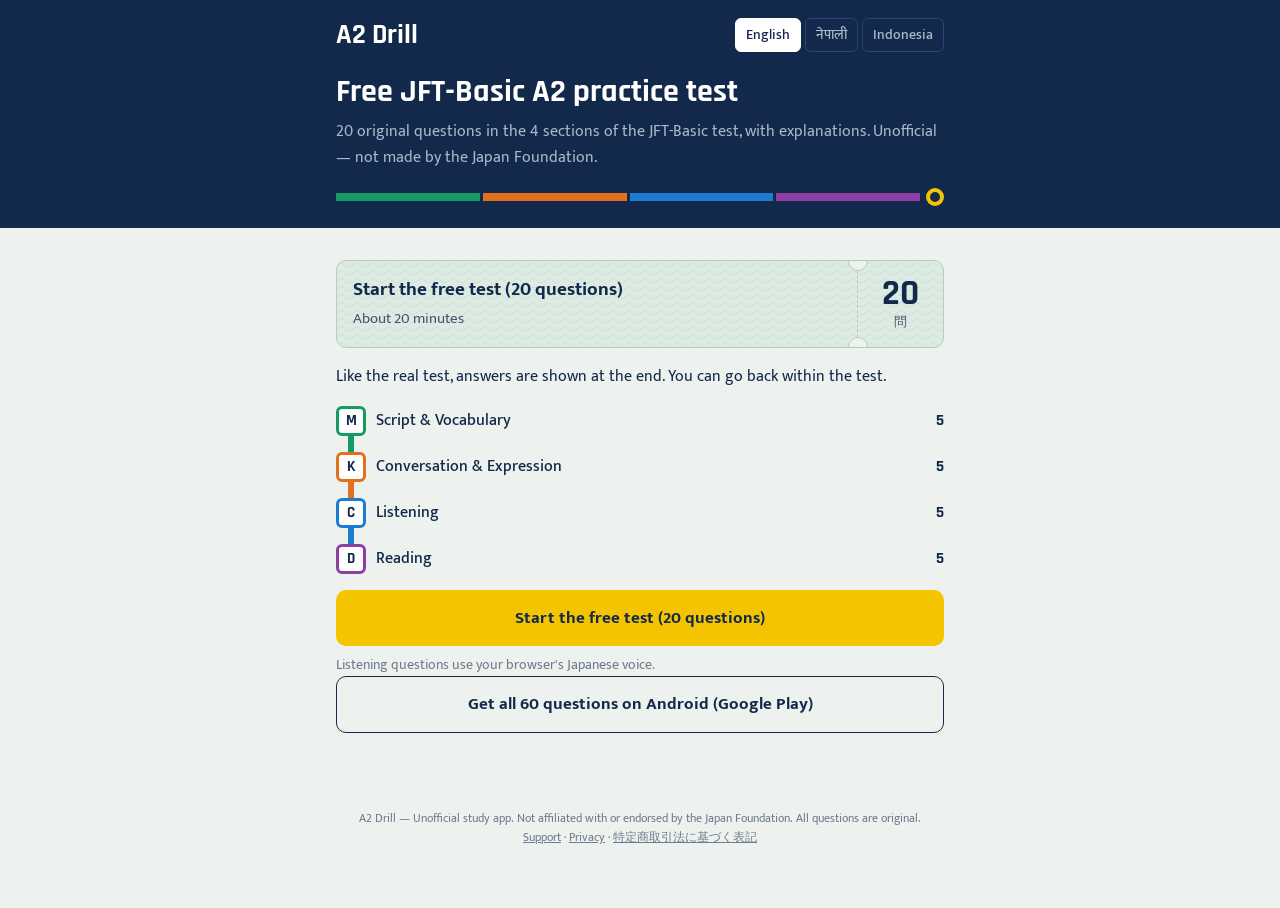
==== commit 0bfbdba4: "Web模試：Google Play（公開ずみ）への導線を始めと終わりに・OGP・ファビコン・アクセス計測。App Store は並ぶまで出さない Co-Authored-By: Claude Opus" ====
--- a/index.html
+++ b/index.html
@@ -1,4 +1,4 @@
 <!doctype html><html lang="en" data-lang="en"><head><meta charset="utf-8"><meta name="viewport" content="width=device-width,initial-scale=1">
 <title>Free JFT-Basic A2 Mock Test (Unofficial) — Japanese practice with explanations</title><meta name="description" content="Free unofficial practice test for JFT-Basic (Japanese A2): script &amp; vocabulary, conversation, listening and reading. Explanations in English, Nepali and Indonesian."><link rel="canonical" href="https://f-kudo-hub.github.io/a2-drill/">
-<link rel="alternate" hreflang="en" href="https://f-kudo-hub.github.io/a2-drill/"><link rel="alternate" hreflang="ne" href="https://f-kudo-hub.github.io/a2-drill/ne/"><link rel="alternate" hreflang="id" href="https://f-kudo-hub.github.io/a2-drill/id/"><link rel="alternate" hreflang="x-default" href="https://f-kudo-hub.github.io/a2-drill/"><script type="application/ld+json">{"@context":"https://schema.org","@type":"Quiz","name":"Free JFT-Basic A2 practice test","description":"Free unofficial practice test for JFT-Basic (Japanese A2): script & vocabulary, conversation, listening and reading. Explanations in English, Nepali and Indonesian.","inLanguage":["ja","en"],"educationalLevel":"CEFR A2","isAccessibleForFree":true}</script><link rel="preconnect" href="https://fonts.googleapis.com"><link rel="preconnect" href="https://fonts.gstatic.com" crossorigin><link rel="stylesheet" href="https://fonts.googleapis.com/css2?family=Mukta:wght@400;500;700&family=Rajdhani:wght@600;700&display=swap">
-<meta name="theme-color" content="#13294B"><link rel="stylesheet" href="style.css"></head><body><div class="board"><div class="in"><header><span class="brand">A2 Drill</span><nav class="langs" aria-label="Language"><a href="" class="on" hreflang="en">English</a><a href="ne/" class="" hreflang="ne">नेपाली</a><a href="id/" class="" hreflang="id">Indonesia</a></nav></header><h1>Free JFT-Basic A2 practice test</h1><p class="lead">20 original questions in the 4 sections of the JFT-Basic test, with explanations. Unofficial — not made by the Japan Foundation.</p><div class="strip" aria-hidden="true"><i></i><i></i><i></i><i></i><b></b></div></div></div><div class="wrap"><div id="app"></div></div><script>window.A2_Q=[{"id":"M01","s":"moji","type":"語の意味","prompt":"きのうは <u>ひまでした</u>。","passage":"","audio":null,"choices":["しごとが たくさん ありました","しごとが ありませんでした","びょうきでした","やすみが ありませんでした"],"answer":1,"explain":{"ja":"「ひま」は、することがなくて 時間がある ようすです。だから「しごとが ありませんでした」が いちばん 近いです。「しごとが たくさん ありました」は「いそがしい」の意味で、反対です。","en":"\"Hima\" means you have free time because there is nothing to do, so \"I had no work\" is the closest. \"I had a lot of work\" means \"isogashii\" (busy), which is the opposite.","ne":"「ひま」 को अर्थ गर्ने काम नभएर समय खाली हुनु हो। त्यसैले \"काम थिएन\" (しごとが ありませんでした) सबैभन्दा नजिकको अर्थ हो। \"धेरै काम थियो\" भनेको 「いそがしい」 (व्यस्त) हो, जुन उल्टो अर्थ हो।","id":"「ひま」 artinya punya waktu luang karena tidak ada yang harus dikerjakan. Jadi \"tidak ada pekerjaan\" (しごとが ありませんでした) adalah yang paling dekat. \"Banyak pekerjaan\" berarti 「いそがしい」 (sibuk), artinya kebalikannya."}},{"id":"M02","s":"moji","type":"語の意味","prompt":"この <ruby>部屋<rt>へや</rt></ruby>は <u>せまい</u>です。","passage":"","audio":null,"choices":["おおきいです","くらいです","ちいさいです","さむいです"],"answer":2,"explain":{"ja":"「せまい」は、場所が 小さくて 広くない ことです。部屋の 話なので「ちいさいです」が 近いです。「おおきい」は 反対、「くらい」は 明るくない、「さむい」は 気温の ことです。","en":"\"Semai\" means a place is small and not spacious. Since we are talking about a room, \"chiisai\" (small) is closest. \"Ookii\" is the opposite, \"kurai\" means dark, and \"samui\" is about temperature.","ne":"「せまい」 को अर्थ ठाउँ सानो र साँघुरो हुनु हो। कोठाको कुरा भएकाले 「ちいさいです」 (सानो छ) नजिकको अर्थ हो। 「おおきい」 उल्टो अर्थ हो, 「くらい」 भनेको अँध्यारो, र 「さむい」 भनेको जाडो/चिसो।","id":"「せまい」 artinya tempatnya kecil dan tidak luas (sempit). Karena ini tentang kamar, 「ちいさいです」 (kecil) paling dekat. 「おおきい」 kebalikannya, 「くらい」 artinya gelap, dan 「さむい」 artinya dingin (suhu)."}},{"id":"M03","s":"moji","type":"語の意味","prompt":"<ruby>田中<rt>たなか</rt></ruby>さんは いま <u>るす</u>です。","passage":"","audio":null,"choices":["いえに います","ねて います","びょうきです","いえに いません"],"answer":3,"explain":{"ja":"「るす」は、家に だれも いない ことです。電話や たずねた とき「るすです」と 言います。だから「いえに いません」が 正しいです。「ねて います」は 家に いるので、意味が ちがいます。","en":"\"Rusu\" means nobody is at home. People say \"rusu desu\" when they call or visit and the person is out. So \"is not at home\" is correct. \"Is sleeping\" means the person is at home, so it is different.","ne":"「るす」 भनेको घरमा कोही नहुनु हो। फोन गर्दा वा भेट्न जाँदा मान्छे बाहिर गएको छ भने 「るすです」 भनिन्छ। त्यसैले 「いえに いません」 (घरमा हुनुहुन्न) सही हो। 「ねて います」 (सुतिरहेको) भए त घरमै हुन्छ, त्यसैले अर्थ फरक हो।","id":"「るす」 artinya tidak ada orang di rumah. Saat menelepon atau berkunjung dan orangnya sedang pergi, kita bilang 「るすです」. Jadi 「いえに いません」 (tidak ada di rumah) benar. 「ねて います」 (sedang tidur) berarti ada di rumah, jadi artinya berbeda."}},{"id":"M04","s":"moji","type":"語の意味","prompt":"この <ruby>仕事<rt>しごと</rt></ruby>は <u>かんたん</u>です。","passage":"","audio":null,"choices":["むずかしくないです","おもしろくないです","いそがしくないです","たいへんです"],"answer":0,"explain":{"ja":"「かんたん」は、やさしくて すぐ できる ことです。だから「むずかしくないです」が 同じ 意味です。「たいへん」は 反対の 意味です。「おもしろくない」「いそがしくない」は 別の ことを 言って います。","en":"\"Kantan\" means easy, something you can do quickly. So \"not difficult\" has the same meaning. \"Taihen\" (hard, tough) is the opposite. \"Not interesting\" and \"not busy\" talk about different things.","ne":"「かんたん」 को अर्थ सजिलो, छिट्टै गर्न सकिने हो। त्यसैले 「むずかしくないです」 (गाह्रो छैन) को अर्थ उही हो। 「たいへん」 (गाह्रो/कष्टकर) उल्टो अर्थ हो। 「おもしろくない」 (रमाइलो छैन) र 「いそがしくない」 (व्यस्त छैन) अर्कै कुरा हुन्।","id":"「かんたん」 artinya mudah, bisa dikerjakan dengan cepat. Jadi 「むずかしくないです」 (tidak sulit) artinya sama. 「たいへん」 (berat/repot) adalah kebalikannya. 「おもしろくない」 (tidak menarik) dan 「いそがしくない」 (tidak sibuk) membicarakan hal lain."}},{"id":"M05","s":"moji","type":"語の使い方","prompt":"「なくす」の 使い方が いちばん いい ものは どれですか。","passage":"","audio":null,"choices":["でんきを なくして ください。","かぜが なくしました。","えきで さいふを なくしました。","パンを なくして たべました。"],"answer":2,"explain":{"ja":"「なくす」は、持って いた 物が どこかへ 行って 見つからなく なる ことです。「さいふを なくしました」が 正しいです。電気は「けす」、かぜは「なおる」を 使います。","en":"\"Nakusu\" means to lose something you had, so you cannot find it. \"I lost my wallet at the station\" is correct. For lights you say \"kesu\" (turn off), and for a cold you say \"naoru\" (get better).","ne":"「なくす」 भनेको आफूसँग भएको चीज हराउनु, भेट्न नसक्नु हो। 「さいふを なくしました」 (पर्स हरायो) सही हो। बत्तीको लागि 「けす」 (निभाउनु), रुघाखोकीको लागि 「なおる」 (निको हुनु) प्रयोग गरिन्छ।","id":"「なくす」 artinya kehilangan barang yang tadinya dimiliki sehingga tidak bisa ditemukan. 「さいふを なくしました」 (dompet saya hilang) benar. Untuk lampu dipakai 「けす」 (mematikan), dan untuk masuk angin/flu dipakai 「なおる」 (sembuh)."}},{"id":"K01","s":"kaiwa","type":"文法","prompt":"きのう、<ruby>駅<rt>えき</rt></ruby>の 近くの スーパー（　）やさいを 買いました。","passage":"","audio":null,"choices":["に","を","で","が"],"answer":2,"explain":{"ja":"何かを する 場所には「で」を 使います。「スーパーで 買いました」が 正しいです。「に」は 行く 先や ある 場所（スーパーに 行きます）に 使います。","en":"Use \"de\" for the place where you do an action: \"I bought it at (de) the supermarket.\" \"Ni\" is for a destination or where something exists, as in \"supaa ni ikimasu\" (I go to the supermarket).","ne":"कुनै काम गर्ने ठाउँ जनाउन 「で」 प्रयोग गरिन्छ। 「スーパーで 買いました」 (सुपरमार्केटमा किनेँ) सही हो। 「に」 जाने ठाउँ वा कुनै चीज भएको ठाउँ जनाउन प्रयोग हुन्छ, जस्तै 「スーパーに 行きます」 (सुपरमार्केट जान्छु)।","id":"Untuk tempat melakukan suatu kegiatan dipakai 「で」. 「スーパーで 買いました」 (membeli di supermarket) benar. 「に」 dipakai untuk tujuan pergi atau tempat sesuatu berada, misalnya 「スーパーに 行きます」 (pergi ke supermarket)."}},{"id":"K02","s":"kaiwa","type":"文法","prompt":"すみません、ここで しゃしんを（　）も いいですか。","passage":"","audio":null,"choices":["とって","とる","とった","とり"],"answer":0,"explain":{"ja":"「〜ても いいですか」は、してよいか 聞く ときの 形です。動詞は て形に するので「とって も いいですか」です。ほかの 形は「も いいですか」に つながりません。","en":"\"... te mo ii desu ka\" is how you ask for permission. The verb takes the te-form, so it is \"totte mo ii desu ka\" (May I take a photo?). The other forms cannot connect to \"mo ii desu ka\".","ne":"「〜ても いいですか」 अनुमति माग्दा प्रयोग हुने रूप हो। क्रियालाई て-रूपमा राखिन्छ, त्यसैले 「とって も いいですか」 (फोटो खिच्न मिल्छ?) हुन्छ। अरू रूपहरू 「も いいですか」 सँग जोडिँदैनन्।","id":"「〜ても いいですか」 adalah bentuk untuk meminta izin. Kata kerjanya memakai bentuk -te, jadi 「とって も いいですか」 (bolehkah saya memotret?). Bentuk lain tidak bisa disambung dengan 「も いいですか」."}},{"id":"K03","s":"kaiwa","type":"文法","prompt":"あしたは <ruby>仕事<rt>しごと</rt></ruby>が（　）から、パーティーに 行けません。","passage":"","audio":null,"choices":["あって","あれば","あったら","ある"],"answer":3,"explain":{"ja":"理由を 言う「から」の 前は、ふつう形（ある）か ていねい形（あります）に します。「あるから」が 正しいです。「あって」「あれば」「あったら」は「から」の 前に 置けません。","en":"Before \"kara\" (because), use the plain form (aru) or the polite form (arimasu). So \"aru kara\" is correct. \"Atte\", \"areba\" and \"attara\" cannot come before \"kara\".","ne":"कारण बताउने 「から」 (किनभने) अगाडि साधारण रूप (ある) वा विनम्र रूप (あります) राखिन्छ। त्यसैले 「あるから」 सही हो। 「あって」, 「あれば」, 「あったら」 लाई 「から」 अगाडि राख्न मिल्दैन।","id":"Sebelum 「から」 (karena) dipakai bentuk biasa (ある) atau bentuk sopan (あります). Jadi 「あるから」 benar. 「あって」, 「あれば」, dan 「あったら」 tidak bisa diletakkan sebelum 「から」."}},{"id":"K04","s":"kaiwa","type":"文法","prompt":"この くすりは、ごはんを（　）あとで のんで ください。","passage":"","audio":null,"choices":["たべる","たべた","たべて","たべない"],"answer":1,"explain":{"ja":"「〜た あとで」は、あることが 終わってから 次の ことを する ときの 形です。動詞は た形に します。「たべた あとで」は「食事の 後で」と 同じ 意味です。くすりの 袋に よく 書いて あります。","en":"\"... ta ato de\" means \"after doing ...\". The verb takes the ta-form: \"tabeta ato de\" (after eating). This is often written on medicine bags in Japan.","ne":"「〜た あとで」 भनेको एउटा काम सकिएपछि अर्को काम गर्दा प्रयोग हुने रूप हो। क्रियालाई た-रूपमा राखिन्छ: 「たべた あとで」 (खाना खाइसकेपछि)। जापानमा औषधिको खाममा यो प्रायः लेखिएको हुन्छ।","id":"「〜た あとで」 artinya \"setelah melakukan …\". Kata kerjanya memakai bentuk -ta: 「たべた あとで」 (setelah makan). Kalimat ini sering tertulis di kantong obat di Jepang."}},{"id":"K05","s":"kaiwa","type":"文法","prompt":"<ruby>毎日<rt>まいにち</rt></ruby> れんしゅうして、カタカナが（　）ように なりました。","passage":"","audio":null,"choices":["読める","読む","読んで","読みたい"],"answer":0,"explain":{"ja":"「〜ように なりました」は、前は できなかった ことが できるように 変わった ことを 言います。「カタカナが」の「が」には 可能の 形「読める」が 合います。「カタカナが 読む」とは 言いません。","en":"\"... you ni narimashita\" means something changed and now you can do it. With \"katakana ga\", the potential form \"yomeru\" (can read) fits. You do not say \"katakana ga yomu\".","ne":"「〜ように なりました」 ले पहिले गर्न नसकेको कुरा अहिले गर्न सक्ने भयो भन्ने परिवर्तन बताउँछ। 「カタカナが」 को 「が」 सँग सक्ने रूप 「読める」 (पढ्न सक्नु) मिल्छ। 「カタカナが 読む」 भनिँदैन।","id":"「〜ように なりました」 menyatakan perubahan: dulu tidak bisa, sekarang bisa. Dengan 「カタカナが」, bentuk potensial 「読める」 (bisa membaca) yang cocok. Kita tidak mengatakan 「カタカナが 読む」."}},{"id":"C01","s":"choukai","type":"会話の聞き取り","prompt":"男の人は、あした何時に来ますか。","passage":"","audio":[{"who":"F","ja":"アリさん、あしたのシフトですが、朝9時からでしたよね。"},{"who":"M","ja":"はい、9時からです。"},{"who":"F","ja":"すみません、10時からに変えてもいいですか。9時は田中さんが来ますから。"},{"who":"M","ja":"わかりました。じゃあ、10時に来ます。"}],"choices":["8時","9時","10時","11時"],"answer":2,"explain":{"ja":"はじめは9時からの予定でしたが、女の人が「10時からに変えてもいいですか」と聞き、男の人は「10時に来ます」と答えています。9時は田中さんが来る時間です。","en":"At first his shift started at 9:00, but the woman asks, \"Can I change it to 10:00?\" and he answers, \"Then I'll come at 10.\" 9:00 is when Tanaka-san comes, not him.","ne":"सुरुमा उनको सिफ्ट बिहान ९ बजेबाट थियो, तर महिलाले \"१० बजेबाट परिवर्तन गर्न मिल्छ?\" भनेर सोध्छिन्, र पुरुषले \"त्यसो भए १० बजे आउँछु\" भन्छन्। ९ बजे तानाका-सान आउनुहुन्छ।","id":"Awalnya sif dia mulai jam 9, tetapi si perempuan bertanya \"Boleh diganti jadi mulai jam 10?\" dan si laki-laki menjawab \"Baik, saya datang jam 10.\" Jam 9 adalah waktu Tanaka-san datang."}},{"id":"C02","s":"choukai","type":"会話の聞き取り","prompt":"男の人は、何を買いますか。","passage":"","audio":[{"who":"F","ja":"帰りに、スーパーで牛乳を買ってきてくれる？"},{"who":"M","ja":"いいよ。たまごは？"},{"who":"F","ja":"たまごはまだあるから、いらない。あ、パンもおねがい。"},{"who":"M","ja":"牛乳とパンだね。"}],"choices":["牛乳とたまご","牛乳とパン","たまごとパン","パンだけ"],"answer":1,"explain":{"ja":"女の人は「たまごはまだあるから、いらない」と言い、そのあと「パンもおねがい」と言っています。最後に男の人が「牛乳とパンだね」とまとめています。","en":"The woman says eggs are not needed (\"we still have eggs\"), then adds \"bread too, please.\" The man sums it up: \"Milk and bread.\"","ne":"महिलाले \"अण्डा अझै छ, चाहिँदैन\" भन्छिन्, अनि \"पाउरोटी पनि ल्याइदेऊ\" थप्छिन्। अन्तमा पुरुषले \"दूध र पाउरोटी, हैन?\" भनेर दोहोर्याउँछन्।","id":"Si perempuan bilang telur tidak perlu karena masih ada, lalu menambahkan \"roti juga, ya.\" Di akhir si laki-laki menyimpulkan: \"Susu dan roti, ya.\""}},{"id":"C03","s":"choukai","type":"会話の聞き取り","prompt":"男の人は、このあと まず何をしますか。","passage":"","audio":[{"who":"F","ja":"リンさん、山田さんのお茶、もう持っていきましたか。"},{"who":"M","ja":"いいえ、まだです。今から持っていきます。"},{"who":"F","ja":"あ、山田さんは今おふろです。先に、木村さんにお水を持っていってください。"},{"who":"M","ja":"はい、わかりました。"}],"choices":["山田さんにお茶を持っていく","山田さんをおふろにつれていく","木村さんにお茶を持っていく","木村さんにお水を持っていく"],"answer":3,"explain":{"ja":"山田さんは今おふろに入っているので、女の人は「先に、木村さんにお水を持っていってください」と言っています。「先に」は「まず」と同じ意味です。木村さんに持っていくのはお茶ではなく、お水です。","en":"Yamada-san is in the bath now, so the woman says, \"First, take water to Kimura-san.\" 先に means \"first / before that.\" What goes to Kimura-san is water, not tea.","ne":"यामादा-सान अहिले नुहाउँदै हुनुहुन्छ, त्यसैले महिलाले \"पहिले किमुरा-सानलाई पानी लगिदिनुहोस्\" भन्छिन्। 先に को अर्थ \"पहिले\" हो। किमुरा-सानलाई चिया होइन, पानी लैजाने हो।","id":"Yamada-san sedang mandi, jadi si perempuan berkata \"Lebih dulu, bawakan air untuk Kimura-san.\" 先に artinya \"lebih dulu\". Yang dibawa ke Kimura-san adalah air, bukan teh."}},{"id":"C04","s":"choukai","type":"会話の聞き取り","prompt":"二人は、どこで会いますか。","passage":"","audio":[{"who":"M","ja":"日曜日、駅の前で11時に会いましょう。"},{"who":"F","ja":"ごめん、駅の前は人が多いから、駅の中の本屋の前はどう？"},{"who":"M","ja":"いいよ。じゃあ、本屋の前で。"}],"choices":["駅の中の本屋の前","駅の前","本屋の中","駅の近くの公園"],"answer":0,"explain":{"ja":"男の人は「駅の前」と言いましたが、女の人が「駅の中の本屋の前はどう？」と言い直し、男の人は「いいよ」と答えています。「本屋の中」ではなく「本屋の前」です。","en":"The man first suggests \"in front of the station,\" but the woman proposes \"in front of the bookstore inside the station,\" and he agrees. It is in front of the bookstore, not inside it.","ne":"पुरुषले सुरुमा \"स्टेसनको अगाडि\" भने, तर महिलाले \"स्टेसनभित्रको किताब पसलको अगाडि कस्तो?\" भनिन्, र पुरुषले \"हुन्छ\" भने। किताब पसलभित्र होइन, अगाडि हो।","id":"Awalnya si laki-laki bilang \"di depan stasiun\", tetapi si perempuan mengusulkan \"di depan toko buku di dalam stasiun\", dan dia setuju. Tempatnya di depan toko buku, bukan di dalamnya."}},{"id":"C05","s":"choukai","type":"会話の聞き取り","prompt":"男の人は、何曜日に休みますか。","passage":"","audio":[{"who":"M","ja":"店長、来週の水曜日、休んでもいいですか。病院に行きたいんです。"},{"who":"F","ja":"水曜日はちょっと、人が少ないんです。木曜日はどうですか。"},{"who":"M","ja":"木曜日でもだいじょうぶです。"},{"who":"F","ja":"じゃあ、木曜日に休んでください。"}],"choices":["月曜日","火曜日","水曜日","木曜日"],"answer":3,"explain":{"ja":"男の人は水曜日に休みたいと言いましたが、店長は「水曜日はちょっと…」と言って断り、「木曜日はどうですか」と聞いています。最後に「木曜日に休んでください」と決まりました。「ちょっと…」は、はっきり言わない断り方です。","en":"He asks for Wednesday off, but the manager says \"Wednesday is a bit...\" (a soft way of saying no) and suggests Thursday. In the end she says, \"Take Thursday off.\"","ne":"उनले बुधबार बिदा माग्छन्, तर पसलकी म्यानेजरले \"बुधबार अलि...\" भनेर नम्र तरिकाले अस्वीकार गर्छिन् र बिहीबार कस्तो भनेर सोध्छिन्। अन्तमा \"बिहीबार बिदा लिनुहोस्\" भन्ने तय हुन्छ।","id":"Dia minta libur hari Rabu, tetapi manajer berkata \"Rabu agak...\" (cara halus untuk menolak) dan menawarkan hari Kamis. Akhirnya diputuskan \"Silakan libur hari Kamis.\""}},{"id":"D01","s":"dokkai","type":"掲示・案内の読み取り","prompt":"水曜日の午後3時に、この病院へ行きたいです。正しいのはどれですか。","passage":"さくら<ruby>内科<rt>ないか</rt></ruby><br>【<ruby>診療時間<rt>しんりょうじかん</rt></ruby>】<br>月・火・木・金　9:00〜12:00／15:00〜18:00<br>水・土　9:00〜12:00<br>日・<ruby>祝日<rt>しゅくじつ</rt></ruby>　休み","audio":null,"choices":["水曜日の午後は休みなので、行けない","水曜日は午後6時までやっている","水曜日は午前も午後もやっている","<ruby>予約<rt>よやく</rt></ruby>をすれば、午後も行ける"],"answer":0,"explain":{"ja":"水曜日は「9:00〜12:00」だけで、午後の時間が書いてありません。だから午後3時には行けません。予約のことは、どこにも書いてありません。","en":"On Wednesday the clinic is open only 9:00–12:00; no afternoon hours are listed. So you cannot go at 3 p.m. Nothing is written about reservations.","ne":"बुधबार ९:०० देखि १२:०० सम्म मात्र खुला छ; दिउँसोको समय लेखिएको छैन। त्यसैले दिउँसो ३ बजे जान सकिँदैन। बुकिङ (予約) को बारेमा कहीँ पनि लेखिएको छैन।","id":"Hari Rabu klinik hanya buka jam 9.00–12.00; jam sore tidak tertulis. Jadi Anda tidak bisa datang jam 3 sore. Tentang reservasi (予約) tidak ditulis sama sekali."}},{"id":"D02","s":"dokkai","type":"掲示・案内の読み取り","prompt":"ペットボトルは、いつ出しますか。","passage":"ごみの出し方（さくら<ruby>寮<rt>りょう</rt></ruby>）<br>・もえるごみ：火曜日・金曜日<br>・もえないごみ：第1水曜日<br>・ペットボトル：毎週木曜日<br>・かん・びん：第3水曜日<br>※朝8時までに、寮の前のごみ<ruby>置<rt>お</rt></ruby>き場に出してください。","audio":null,"choices":["火曜日と金曜日の朝8時まで","毎週木曜日の朝8時まで","第1水曜日の朝8時まで","第3水曜日の夜"],"answer":1,"explain":{"ja":"「ペットボトル：毎週木曜日」と書いてあります。そして、下の※に「朝8時までに」とあるので、毎週木曜日の朝8時までです。火曜日・金曜日は「もえるごみ」の日です。","en":"The notice says \"PET bottles: every Thursday,\" and the note (※) at the bottom says \"by 8 a.m.\" So it is every Thursday by 8 a.m. Tuesday and Friday are for burnable garbage.","ne":"सूचनामा \"पेट बोतल: हरेक बिहीबार\" लेखिएको छ, र तलको ※ मा \"बिहान ८ बजेभित्र\" लेखिएको छ। त्यसैले हरेक बिहीबार बिहान ८ बजेभित्र फाल्ने हो। मंगलबार र शुक्रबार बल्ने फोहोरको दिन हो।","id":"Di pengumuman tertulis \"Botol PET: setiap hari Kamis,\" dan catatan (※) di bawah menulis \"sebelum jam 8 pagi.\" Jadi setiap Kamis sebelum jam 8 pagi. Selasa dan Jumat untuk sampah yang bisa dibakar."}},{"id":"D03","s":"dokkai","type":"掲示・案内の読み取り","prompt":"アリさんが朝7時から働く日は、いつですか。","passage":"10月 第2週のシフト<br>月：グエン（朝）・アリ（昼）<br>火：グエン（朝）・サリ（昼）<br>水：アリ（朝）・サリ（昼）<br>木：アリ（朝）・グエン（昼）<br>金：サリ（朝）・グエン（昼）<br>土：サリ（朝）・アリ（昼）<br>日：グエン（朝）・アリ（昼）<br>朝＝7:00〜15:00　昼＝12:00〜20:00","audio":null,"choices":["月曜日と日曜日","土曜日と日曜日","水曜日と木曜日","木曜日と金曜日"],"answer":2,"explain":{"ja":"「朝＝7:00〜15:00」なので、「アリ（朝）」と書いてある日をさがします。水曜日と木曜日です。月・土・日は「アリ（昼）」なので、12時からです。","en":"\"朝 (morning) = 7:00–15:00,\" so look for the days marked アリ（朝）: Wednesday and Thursday. On Monday, Saturday and Sunday Ali works 昼 (from 12:00).","ne":"\"朝 (बिहान) = ७:०० देखि १५:००\" भएकाले \"アリ（朝）\" लेखिएका दिन खोज्नुहोस्: बुधबार र बिहीबार। सोमबार, शनिबार र आइतबार अलीको 昼 (१२ बजेदेखि) सिफ्ट हो।","id":"\"朝 (pagi) = 7.00–15.00,\" jadi cari hari yang tertulis アリ（朝）: Rabu dan Kamis. Pada Senin, Sabtu, dan Minggu Ali masuk sif 昼 (mulai jam 12)."}},{"id":"D04","s":"dokkai","type":"掲示・案内の読み取り","prompt":"病院でもらった<ruby>薬<rt>くすり</rt></ruby>のふくろです。この薬は、1日に全部で<ruby>何錠<rt>なんじょう</rt></ruby>飲みますか。","passage":"【飲み<ruby>薬<rt>ぐすり</rt></ruby>】<br>1日3回　<ruby>食後<rt>しょくご</rt></ruby>に飲んでください。<br>1回に2<ruby>錠<rt>じょう</rt></ruby><br>※ねる前には飲まないでください。<br>※5日分あります。","audio":null,"choices":["2錠","3錠","5錠","6錠"],"answer":3,"explain":{"ja":"「1日3回」「1回に2錠」なので、3×2で1日に6錠です。「5日分」は何日飲むかで、1日の数ではありません。「食後」はごはんを食べたあとという意味です。","en":"\"3 times a day\" and \"2 tablets each time,\" so 3 × 2 = 6 tablets a day. \"5日分\" means it is enough for 5 days, not the number per day. 食後 means \"after meals.\"","ne":"\"दिनको ३ पटक\" र \"एक पटकमा २ चक्की\" भएकाले ३ × २ = दिनमा ६ चक्की। \"5日分\" भनेको ५ दिनलाई पुग्ने औषधि हो, दिनको संख्या होइन। 食後 को अर्थ \"खाना खाएपछि\" हो।","id":"\"3 kali sehari\" dan \"sekali minum 2 tablet,\" jadi 3 × 2 = 6 tablet sehari. \"5日分\" artinya cukup untuk 5 hari, bukan jumlah per hari. 食後 artinya \"sesudah makan\"."}},{"id":"D05","s":"dokkai","type":"掲示・案内の読み取り","prompt":"10月17日（土）の教室に行きたいです。いつまでに電話をしますか。","passage":"やさしい<ruby>日本語教室<rt>きょうしつ</rt></ruby><br>日時：毎週土曜日　10:00〜11:30<br>場所：<ruby>市民<rt>しみん</rt></ruby>センター　3階　<ruby>会議室<rt>かいぎしつ</rt></ruby><br>お金：<ruby>無料<rt>むりょう</rt></ruby><br><ruby>申<rt>もう</rt></ruby>し<ruby>込<rt>こ</rt></ruby>み：その週の水曜日までに、電話でお願いします。<br>電話：000-1234-5678","audio":null,"choices":["10月10日（土）","10月14日（水）","10月16日（金）","10月17日（土）"],"answer":1,"explain":{"ja":"申し込みは「その週の水曜日までに」です。10月17日（土）と同じ週の水曜日は、10月14日です。教室の日（土曜日）の3日前と考えるとわかりやすいです。","en":"You must apply \"by Wednesday of that week.\" For the class on Saturday, October 17, that Wednesday is October 14 (three days before the class).","ne":"आवेदन \"त्यही हप्ताको बुधबारसम्म\" गर्नुपर्छ। अक्टोबर १७ (शनिबार) को कक्षाको लागि त्यो बुधबार अक्टोबर १४ हो (कक्षाभन्दा ३ दिन अघि)।","id":"Pendaftaran harus \"paling lambat hari Rabu minggu itu.\" Untuk kelas hari Sabtu, 17 Oktober, hari Rabu itu adalah 14 Oktober (tiga hari sebelum kelas)."}}];window.A2_T={"sections":{"moji":"Script & Vocabulary","kaiwa":"Conversation & Expression","choukai":"Listening","dokkai":"Reading"},"types":{"語の意味":"Word meaning","語の使い方":"How a word is used","漢字の読み":"Reading kanji","漢字の意味と用法":"Kanji meaning and use","文法":"Grammar","会話の表現":"Expressions in conversation","会話の聞き取り":"Listening to conversations","店・公共機関での聞き取り":"Listening at shops and public places","アナウンス・指示の聞き取り":"Announcements and instructions","掲示・案内の読み取り":"Finding information in notices","手紙・メッセージの読み取り":"Reading letters and messages"},"play":"Play audio","playing":"Playing…","correct":"Correct!","wrong":"Not quite","answerIs":"Answer: {a}","showJa":"Show Japanese explanation","next":"Next","finish":"Finish","mockIntro":"Like the real test, answers are shown at the end. You can go back within the test."};window.A2_I={"語の意味":{"ja":"＿＿の ことばと だいたい 同じ いみの ものを えらんで ください。","en":"Choose the answer closest in meaning to the underlined words.","ne":"रेखाङ्कित शब्दसँग मिल्दोजुल्दो अर्थ भएको उत्तर छान्नुहोस्।","id":"Pilih jawaban yang artinya paling mirip dengan kata yang digarisbawahi."},"語の使い方":{"ja":"ことばの 使い方が いちばん いい ものを えらんで ください。","en":"Choose the sentence that uses the word correctly.","ne":"शब्द सही तरिकाले प्रयोग भएको वाक्य छान्नुहोस्।","id":"Pilih kalimat yang menggunakan kata itu dengan benar."},"漢字の読み":{"ja":"＿＿の 漢字の 読み方を えらんで ください。","en":"Choose the correct reading of the underlined kanji.","ne":"रेखाङ्कित खान्जीको सही पढाइ छान्नुहोस्।","id":"Pilih cara baca yang benar untuk kanji yang digarisbawahi."},"漢字の意味と用法":{"ja":"＿＿の ことばを 漢字で 書くと どれですか。","en":"Choose the correct kanji for the underlined word.","ne":"रेखाङ्कित शब्दको सही खान्जी छान्नुहोस्।","id":"Pilih kanji yang benar untuk kata yang digarisbawahi."},"文法":{"ja":"（　）に 入る ものを えらんで ください。","en":"Choose the best answer for the blank.","ne":"खाली ठाउँमा मिल्ने उत्तर छान्नुहोस्।","id":"Pilih jawaban yang paling tepat untuk bagian yang kosong."},"会話の表現":{"ja":"（　）に 入る いちばん いい ことばを えらんで ください。","en":"Choose the most suitable words for the conversation.","ne":"कुराकानीमा सबैभन्दा उपयुक्त शब्द छान्नुहोस्।","id":"Pilih ungkapan yang paling cocok untuk percakapan itu."},"会話の聞き取り":{"ja":"会話を 聞いて、答えを えらんで ください。","en":"Listen to the conversation and choose the answer.","ne":"कुराकानी सुनेर उत्तर छान्नुहोस्।","id":"Dengarkan percakapan, lalu pilih jawabannya."},"店・公共機関での聞き取り":{"ja":"店や <ruby>役所<rt>やくしょ</rt></ruby>などでの 会話を 聞いて、答えを えらんで ください。","en":"Listen to the conversation at a shop or public office and choose the answer.","ne":"पसल वा कार्यालयको कुराकानी सुनेर उत्तर छान्नुहोस्।","id":"Dengarkan percakapan di toko atau kantor, lalu pilih jawabannya."},"アナウンス・指示の聞き取り":{"ja":"アナウンスや <ruby>説明<rt>せつめい</rt></ruby>を 聞いて、答えを えらんで ください。","en":"Listen to the announcement or instructions and choose the answer.","ne":"घोषणा वा निर्देशन सुनेर उत्तर छान्नुहोस्।","id":"Dengarkan pengumuman atau instruksi, lalu pilih jawabannya."},"掲示・案内の読み取り":{"ja":"お知らせを 読んで、答えを えらんで ください。","en":"Read the notice and choose the answer.","ne":"सूचना पढेर उत्तर छान्नुहोस्।","id":"Baca pengumuman itu, lalu pilih jawabannya."},"手紙・メッセージの読み取り":{"ja":"メッセージを 読んで、答えを えらんで ください。","en":"Read the message and choose the answer.","ne":"सन्देश पढेर उत्तर छान्नुहोस्।","id":"Baca pesan itu, lalu pilih jawabannya."}};window.A2_P={"title":"Free JFT-Basic A2 Mock Test (Unofficial) — Japanese practice with explanations","desc":"Free unofficial practice test for JFT-Basic (Japanese A2): script & vocabulary, conversation, listening and reading. Explanations in English, Nepali and Indonesian.","h1":"Free JFT-Basic A2 practice test","lead":"20 original questions in the 4 sections of the JFT-Basic test, with explanations. Unofficial — not made by the Japan Foundation.","start":"Start the free test (20 questions)","app":"Get all 60 questions on iPhone","appSoon":"iPhone app: coming soon","score":"Your score","again":"Try again","minutes":"About 20 minutes","voice":"Listening questions use your browser's Japanese voice.","appUrl":""};</script><script src="app.js"></script><div class="wrap" style="padding-top:0"><p class="foot">A2 Drill — Unofficial study app. Not affiliated with or endorsed by the Japan Foundation. All questions are original.<br><a href="support.html">Support</a> · <a href="privacy.html">Privacy</a> · <a href="tokushoho.html">特定商取引法に基づく表記</a></p></div></body></html>+<link rel="alternate" hreflang="en" href="https://f-kudo-hub.github.io/a2-drill/"><link rel="alternate" hreflang="ne" href="https://f-kudo-hub.github.io/a2-drill/ne/"><link rel="alternate" hreflang="id" href="https://f-kudo-hub.github.io/a2-drill/id/"><link rel="alternate" hreflang="x-default" href="https://f-kudo-hub.github.io/a2-drill/"><meta property="og:type" content="website"><meta property="og:title" content="Free JFT-Basic A2 Mock Test (Unofficial) — Japanese practice with explanations"><meta property="og:description" content="Free unofficial practice test for JFT-Basic (Japanese A2): script &amp; vocabulary, conversation, listening and reading. Explanations in English, Nepali and Indonesian."><meta property="og:url" content="https://f-kudo-hub.github.io/a2-drill/"><meta property="og:image" content="https://f-kudo-hub.github.io/a2-drill/icon.png"><meta property="og:site_name" content="A2 Drill"><meta name="twitter:card" content="summary"><link rel="icon" href="https://f-kudo-hub.github.io/a2-drill/icon.png" type="image/png"><link rel="apple-touch-icon" href="https://f-kudo-hub.github.io/a2-drill/icon.png"><meta name="google-play-app" content="app-id=com.fkudo.jftprep"><script defer src="https://static.cloudflareinsights.com/beacon.min.js" data-cf-beacon='{"token": "a4c6e92c7e0c438e84cfaf68191612fd"}'></script><script type="application/ld+json">{"@context":"https://schema.org","@type":"Quiz","name":"Free JFT-Basic A2 practice test","description":"Free unofficial practice test for JFT-Basic (Japanese A2): script & vocabulary, conversation, listening and reading. Explanations in English, Nepali and Indonesian.","inLanguage":["ja","en"],"educationalLevel":"CEFR A2","isAccessibleForFree":true}</script><link rel="preconnect" href="https://fonts.googleapis.com"><link rel="preconnect" href="https://fonts.gstatic.com" crossorigin><link rel="stylesheet" href="https://fonts.googleapis.com/css2?family=Mukta:wght@400;500;700&family=Rajdhani:wght@600;700&display=swap">
+<meta name="theme-color" content="#13294B"><link rel="stylesheet" href="style.css"></head><body><div class="board"><div class="in"><header><span class="brand">A2 Drill</span><nav class="langs" aria-label="Language"><a href="" class="on" hreflang="en">English</a><a href="ne/" class="" hreflang="ne">नेपाली</a><a href="id/" class="" hreflang="id">Indonesia</a></nav></header><h1>Free JFT-Basic A2 practice test</h1><p class="lead">20 original questions in the 4 sections of the JFT-Basic test, with explanations. Unofficial — not made by the Japan Foundation.</p><div class="strip" aria-hidden="true"><i></i><i></i><i></i><i></i><b></b></div></div></div><div class="wrap"><div id="app"></div></div><script>window.A2_Q=[{"id":"M01","s":"moji","type":"語の意味","prompt":"きのうは <u>ひまでした</u>。","passage":"","audio":null,"choices":["しごとが たくさん ありました","しごとが ありませんでした","びょうきでした","やすみが ありませんでした"],"answer":1,"explain":{"ja":"「ひま」は、することがなくて 時間がある ようすです。だから「しごとが ありませんでした」が いちばん 近いです。「しごとが たくさん ありました」は「いそがしい」の意味で、反対です。","en":"\"Hima\" means you have free time because there is nothing to do, so \"I had no work\" is the closest. \"I had a lot of work\" means \"isogashii\" (busy), which is the opposite.","ne":"「ひま」 को अर्थ गर्ने काम नभएर समय खाली हुनु हो। त्यसैले \"काम थिएन\" (しごとが ありませんでした) सबैभन्दा नजिकको अर्थ हो। \"धेरै काम थियो\" भनेको 「いそがしい」 (व्यस्त) हो, जुन उल्टो अर्थ हो।","id":"「ひま」 artinya punya waktu luang karena tidak ada yang harus dikerjakan. Jadi \"tidak ada pekerjaan\" (しごとが ありませんでした) adalah yang paling dekat. \"Banyak pekerjaan\" berarti 「いそがしい」 (sibuk), artinya kebalikannya."}},{"id":"M02","s":"moji","type":"語の意味","prompt":"この <ruby>部屋<rt>へや</rt></ruby>は <u>せまい</u>です。","passage":"","audio":null,"choices":["おおきいです","くらいです","ちいさいです","さむいです"],"answer":2,"explain":{"ja":"「せまい」は、場所が 小さくて 広くない ことです。部屋の 話なので「ちいさいです」が 近いです。「おおきい」は 反対、「くらい」は 明るくない、「さむい」は 気温の ことです。","en":"\"Semai\" means a place is small and not spacious. Since we are talking about a room, \"chiisai\" (small) is closest. \"Ookii\" is the opposite, \"kurai\" means dark, and \"samui\" is about temperature.","ne":"「せまい」 को अर्थ ठाउँ सानो र साँघुरो हुनु हो। कोठाको कुरा भएकाले 「ちいさいです」 (सानो छ) नजिकको अर्थ हो। 「おおきい」 उल्टो अर्थ हो, 「くらい」 भनेको अँध्यारो, र 「さむい」 भनेको जाडो/चिसो।","id":"「せまい」 artinya tempatnya kecil dan tidak luas (sempit). Karena ini tentang kamar, 「ちいさいです」 (kecil) paling dekat. 「おおきい」 kebalikannya, 「くらい」 artinya gelap, dan 「さむい」 artinya dingin (suhu)."}},{"id":"M03","s":"moji","type":"語の意味","prompt":"<ruby>田中<rt>たなか</rt></ruby>さんは いま <u>るす</u>です。","passage":"","audio":null,"choices":["いえに います","ねて います","びょうきです","いえに いません"],"answer":3,"explain":{"ja":"「るす」は、家に だれも いない ことです。電話や たずねた とき「るすです」と 言います。だから「いえに いません」が 正しいです。「ねて います」は 家に いるので、意味が ちがいます。","en":"\"Rusu\" means nobody is at home. People say \"rusu desu\" when they call or visit and the person is out. So \"is not at home\" is correct. \"Is sleeping\" means the person is at home, so it is different.","ne":"「るす」 भनेको घरमा कोही नहुनु हो। फोन गर्दा वा भेट्न जाँदा मान्छे बाहिर गएको छ भने 「るすです」 भनिन्छ। त्यसैले 「いえに いません」 (घरमा हुनुहुन्न) सही हो। 「ねて います」 (सुतिरहेको) भए त घरमै हुन्छ, त्यसैले अर्थ फरक हो।","id":"「るす」 artinya tidak ada orang di rumah. Saat menelepon atau berkunjung dan orangnya sedang pergi, kita bilang 「るすです」. Jadi 「いえに いません」 (tidak ada di rumah) benar. 「ねて います」 (sedang tidur) berarti ada di rumah, jadi artinya berbeda."}},{"id":"M04","s":"moji","type":"語の意味","prompt":"この <ruby>仕事<rt>しごと</rt></ruby>は <u>かんたん</u>です。","passage":"","audio":null,"choices":["むずかしくないです","おもしろくないです","いそがしくないです","たいへんです"],"answer":0,"explain":{"ja":"「かんたん」は、やさしくて すぐ できる ことです。だから「むずかしくないです」が 同じ 意味です。「たいへん」は 反対の 意味です。「おもしろくない」「いそがしくない」は 別の ことを 言って います。","en":"\"Kantan\" means easy, something you can do quickly. So \"not difficult\" has the same meaning. \"Taihen\" (hard, tough) is the opposite. \"Not interesting\" and \"not busy\" talk about different things.","ne":"「かんたん」 को अर्थ सजिलो, छिट्टै गर्न सकिने हो। त्यसैले 「むずかしくないです」 (गाह्रो छैन) को अर्थ उही हो। 「たいへん」 (गाह्रो/कष्टकर) उल्टो अर्थ हो। 「おもしろくない」 (रमाइलो छैन) र 「いそがしくない」 (व्यस्त छैन) अर्कै कुरा हुन्।","id":"「かんたん」 artinya mudah, bisa dikerjakan dengan cepat. Jadi 「むずかしくないです」 (tidak sulit) artinya sama. 「たいへん」 (berat/repot) adalah kebalikannya. 「おもしろくない」 (tidak menarik) dan 「いそがしくない」 (tidak sibuk) membicarakan hal lain."}},{"id":"M05","s":"moji","type":"語の使い方","prompt":"「なくす」の 使い方が いちばん いい ものは どれですか。","passage":"","audio":null,"choices":["でんきを なくして ください。","かぜが なくしました。","えきで さいふを なくしました。","パンを なくして たべました。"],"answer":2,"explain":{"ja":"「なくす」は、持って いた 物が どこかへ 行って 見つからなく なる ことです。「さいふを なくしました」が 正しいです。電気は「けす」、かぜは「なおる」を 使います。","en":"\"Nakusu\" means to lose something you had, so you cannot find it. \"I lost my wallet at the station\" is correct. For lights you say \"kesu\" (turn off), and for a cold you say \"naoru\" (get better).","ne":"「なくす」 भनेको आफूसँग भएको चीज हराउनु, भेट्न नसक्नु हो। 「さいふを なくしました」 (पर्स हरायो) सही हो। बत्तीको लागि 「けす」 (निभाउनु), रुघाखोकीको लागि 「なおる」 (निको हुनु) प्रयोग गरिन्छ।","id":"「なくす」 artinya kehilangan barang yang tadinya dimiliki sehingga tidak bisa ditemukan. 「さいふを なくしました」 (dompet saya hilang) benar. Untuk lampu dipakai 「けす」 (mematikan), dan untuk masuk angin/flu dipakai 「なおる」 (sembuh)."}},{"id":"K01","s":"kaiwa","type":"文法","prompt":"きのう、<ruby>駅<rt>えき</rt></ruby>の 近くの スーパー（　）やさいを 買いました。","passage":"","audio":null,"choices":["に","を","で","が"],"answer":2,"explain":{"ja":"何かを する 場所には「で」を 使います。「スーパーで 買いました」が 正しいです。「に」は 行く 先や ある 場所（スーパーに 行きます）に 使います。","en":"Use \"de\" for the place where you do an action: \"I bought it at (de) the supermarket.\" \"Ni\" is for a destination or where something exists, as in \"supaa ni ikimasu\" (I go to the supermarket).","ne":"कुनै काम गर्ने ठाउँ जनाउन 「で」 प्रयोग गरिन्छ। 「スーパーで 買いました」 (सुपरमार्केटमा किनेँ) सही हो। 「に」 जाने ठाउँ वा कुनै चीज भएको ठाउँ जनाउन प्रयोग हुन्छ, जस्तै 「スーパーに 行きます」 (सुपरमार्केट जान्छु)।","id":"Untuk tempat melakukan suatu kegiatan dipakai 「で」. 「スーパーで 買いました」 (membeli di supermarket) benar. 「に」 dipakai untuk tujuan pergi atau tempat sesuatu berada, misalnya 「スーパーに 行きます」 (pergi ke supermarket)."}},{"id":"K02","s":"kaiwa","type":"文法","prompt":"すみません、ここで しゃしんを（　）も いいですか。","passage":"","audio":null,"choices":["とって","とる","とった","とり"],"answer":0,"explain":{"ja":"「〜ても いいですか」は、してよいか 聞く ときの 形です。動詞は て形に するので「とって も いいですか」です。ほかの 形は「も いいですか」に つながりません。","en":"\"... te mo ii desu ka\" is how you ask for permission. The verb takes the te-form, so it is \"totte mo ii desu ka\" (May I take a photo?). The other forms cannot connect to \"mo ii desu ka\".","ne":"「〜ても いいですか」 अनुमति माग्दा प्रयोग हुने रूप हो। क्रियालाई て-रूपमा राखिन्छ, त्यसैले 「とって も いいですか」 (फोटो खिच्न मिल्छ?) हुन्छ। अरू रूपहरू 「も いいですか」 सँग जोडिँदैनन्।","id":"「〜ても いいですか」 adalah bentuk untuk meminta izin. Kata kerjanya memakai bentuk -te, jadi 「とって も いいですか」 (bolehkah saya memotret?). Bentuk lain tidak bisa disambung dengan 「も いいですか」."}},{"id":"K03","s":"kaiwa","type":"文法","prompt":"あしたは <ruby>仕事<rt>しごと</rt></ruby>が（　）から、パーティーに 行けません。","passage":"","audio":null,"choices":["あって","あれば","あったら","ある"],"answer":3,"explain":{"ja":"理由を 言う「から」の 前は、ふつう形（ある）か ていねい形（あります）に します。「あるから」が 正しいです。「あって」「あれば」「あったら」は「から」の 前に 置けません。","en":"Before \"kara\" (because), use the plain form (aru) or the polite form (arimasu). So \"aru kara\" is correct. \"Atte\", \"areba\" and \"attara\" cannot come before \"kara\".","ne":"कारण बताउने 「から」 (किनभने) अगाडि साधारण रूप (ある) वा विनम्र रूप (あります) राखिन्छ। त्यसैले 「あるから」 सही हो। 「あって」, 「あれば」, 「あったら」 लाई 「から」 अगाडि राख्न मिल्दैन।","id":"Sebelum 「から」 (karena) dipakai bentuk biasa (ある) atau bentuk sopan (あります). Jadi 「あるから」 benar. 「あって」, 「あれば」, dan 「あったら」 tidak bisa diletakkan sebelum 「から」."}},{"id":"K04","s":"kaiwa","type":"文法","prompt":"この くすりは、ごはんを（　）あとで のんで ください。","passage":"","audio":null,"choices":["たべる","たべた","たべて","たべない"],"answer":1,"explain":{"ja":"「〜た あとで」は、あることが 終わってから 次の ことを する ときの 形です。動詞は た形に します。「たべた あとで」は「食事の 後で」と 同じ 意味です。くすりの 袋に よく 書いて あります。","en":"\"... ta ato de\" means \"after doing ...\". The verb takes the ta-form: \"tabeta ato de\" (after eating). This is often written on medicine bags in Japan.","ne":"「〜た あとで」 भनेको एउटा काम सकिएपछि अर्को काम गर्दा प्रयोग हुने रूप हो। क्रियालाई た-रूपमा राखिन्छ: 「たべた あとで」 (खाना खाइसकेपछि)। जापानमा औषधिको खाममा यो प्रायः लेखिएको हुन्छ।","id":"「〜た あとで」 artinya \"setelah melakukan …\". Kata kerjanya memakai bentuk -ta: 「たべた あとで」 (setelah makan). Kalimat ini sering tertulis di kantong obat di Jepang."}},{"id":"K05","s":"kaiwa","type":"文法","prompt":"<ruby>毎日<rt>まいにち</rt></ruby> れんしゅうして、カタカナが（　）ように なりました。","passage":"","audio":null,"choices":["読める","読む","読んで","読みたい"],"answer":0,"explain":{"ja":"「〜ように なりました」は、前は できなかった ことが できるように 変わった ことを 言います。「カタカナが」の「が」には 可能の 形「読める」が 合います。「カタカナが 読む」とは 言いません。","en":"\"... you ni narimashita\" means something changed and now you can do it. With \"katakana ga\", the potential form \"yomeru\" (can read) fits. You do not say \"katakana ga yomu\".","ne":"「〜ように なりました」 ले पहिले गर्न नसकेको कुरा अहिले गर्न सक्ने भयो भन्ने परिवर्तन बताउँछ। 「カタカナが」 को 「が」 सँग सक्ने रूप 「読める」 (पढ्न सक्नु) मिल्छ। 「カタカナが 読む」 भनिँदैन।","id":"「〜ように なりました」 menyatakan perubahan: dulu tidak bisa, sekarang bisa. Dengan 「カタカナが」, bentuk potensial 「読める」 (bisa membaca) yang cocok. Kita tidak mengatakan 「カタカナが 読む」."}},{"id":"C01","s":"choukai","type":"会話の聞き取り","prompt":"男の人は、あした何時に来ますか。","passage":"","audio":[{"who":"F","ja":"アリさん、あしたのシフトですが、朝9時からでしたよね。"},{"who":"M","ja":"はい、9時からです。"},{"who":"F","ja":"すみません、10時からに変えてもいいですか。9時は田中さんが来ますから。"},{"who":"M","ja":"わかりました。じゃあ、10時に来ます。"}],"choices":["8時","9時","10時","11時"],"answer":2,"explain":{"ja":"はじめは9時からの予定でしたが、女の人が「10時からに変えてもいいですか」と聞き、男の人は「10時に来ます」と答えています。9時は田中さんが来る時間です。","en":"At first his shift started at 9:00, but the woman asks, \"Can I change it to 10:00?\" and he answers, \"Then I'll come at 10.\" 9:00 is when Tanaka-san comes, not him.","ne":"सुरुमा उनको सिफ्ट बिहान ९ बजेबाट थियो, तर महिलाले \"१० बजेबाट परिवर्तन गर्न मिल्छ?\" भनेर सोध्छिन्, र पुरुषले \"त्यसो भए १० बजे आउँछु\" भन्छन्। ९ बजे तानाका-सान आउनुहुन्छ।","id":"Awalnya sif dia mulai jam 9, tetapi si perempuan bertanya \"Boleh diganti jadi mulai jam 10?\" dan si laki-laki menjawab \"Baik, saya datang jam 10.\" Jam 9 adalah waktu Tanaka-san datang."}},{"id":"C02","s":"choukai","type":"会話の聞き取り","prompt":"男の人は、何を買いますか。","passage":"","audio":[{"who":"F","ja":"帰りに、スーパーで牛乳を買ってきてくれる？"},{"who":"M","ja":"いいよ。たまごは？"},{"who":"F","ja":"たまごはまだあるから、いらない。あ、パンもおねがい。"},{"who":"M","ja":"牛乳とパンだね。"}],"choices":["牛乳とたまご","牛乳とパン","たまごとパン","パンだけ"],"answer":1,"explain":{"ja":"女の人は「たまごはまだあるから、いらない」と言い、そのあと「パンもおねがい」と言っています。最後に男の人が「牛乳とパンだね」とまとめています。","en":"The woman says eggs are not needed (\"we still have eggs\"), then adds \"bread too, please.\" The man sums it up: \"Milk and bread.\"","ne":"महिलाले \"अण्डा अझै छ, चाहिँदैन\" भन्छिन्, अनि \"पाउरोटी पनि ल्याइदेऊ\" थप्छिन्। अन्तमा पुरुषले \"दूध र पाउरोटी, हैन?\" भनेर दोहोर्याउँछन्।","id":"Si perempuan bilang telur tidak perlu karena masih ada, lalu menambahkan \"roti juga, ya.\" Di akhir si laki-laki menyimpulkan: \"Susu dan roti, ya.\""}},{"id":"C03","s":"choukai","type":"会話の聞き取り","prompt":"男の人は、このあと まず何をしますか。","passage":"","audio":[{"who":"F","ja":"リンさん、山田さんのお茶、もう持っていきましたか。"},{"who":"M","ja":"いいえ、まだです。今から持っていきます。"},{"who":"F","ja":"あ、山田さんは今おふろです。先に、木村さんにお水を持っていってください。"},{"who":"M","ja":"はい、わかりました。"}],"choices":["山田さんにお茶を持っていく","山田さんをおふろにつれていく","木村さんにお茶を持っていく","木村さんにお水を持っていく"],"answer":3,"explain":{"ja":"山田さんは今おふろに入っているので、女の人は「先に、木村さんにお水を持っていってください」と言っています。「先に」は「まず」と同じ意味です。木村さんに持っていくのはお茶ではなく、お水です。","en":"Yamada-san is in the bath now, so the woman says, \"First, take water to Kimura-san.\" 先に means \"first / before that.\" What goes to Kimura-san is water, not tea.","ne":"यामादा-सान अहिले नुहाउँदै हुनुहुन्छ, त्यसैले महिलाले \"पहिले किमुरा-सानलाई पानी लगिदिनुहोस्\" भन्छिन्। 先に को अर्थ \"पहिले\" हो। किमुरा-सानलाई चिया होइन, पानी लैजाने हो।","id":"Yamada-san sedang mandi, jadi si perempuan berkata \"Lebih dulu, bawakan air untuk Kimura-san.\" 先に artinya \"lebih dulu\". Yang dibawa ke Kimura-san adalah air, bukan teh."}},{"id":"C04","s":"choukai","type":"会話の聞き取り","prompt":"二人は、どこで会いますか。","passage":"","audio":[{"who":"M","ja":"日曜日、駅の前で11時に会いましょう。"},{"who":"F","ja":"ごめん、駅の前は人が多いから、駅の中の本屋の前はどう？"},{"who":"M","ja":"いいよ。じゃあ、本屋の前で。"}],"choices":["駅の中の本屋の前","駅の前","本屋の中","駅の近くの公園"],"answer":0,"explain":{"ja":"男の人は「駅の前」と言いましたが、女の人が「駅の中の本屋の前はどう？」と言い直し、男の人は「いいよ」と答えています。「本屋の中」ではなく「本屋の前」です。","en":"The man first suggests \"in front of the station,\" but the woman proposes \"in front of the bookstore inside the station,\" and he agrees. It is in front of the bookstore, not inside it.","ne":"पुरुषले सुरुमा \"स्टेसनको अगाडि\" भने, तर महिलाले \"स्टेसनभित्रको किताब पसलको अगाडि कस्तो?\" भनिन्, र पुरुषले \"हुन्छ\" भने। किताब पसलभित्र होइन, अगाडि हो।","id":"Awalnya si laki-laki bilang \"di depan stasiun\", tetapi si perempuan mengusulkan \"di depan toko buku di dalam stasiun\", dan dia setuju. Tempatnya di depan toko buku, bukan di dalamnya."}},{"id":"C05","s":"choukai","type":"会話の聞き取り","prompt":"男の人は、何曜日に休みますか。","passage":"","audio":[{"who":"M","ja":"店長、来週の水曜日、休んでもいいですか。病院に行きたいんです。"},{"who":"F","ja":"水曜日はちょっと、人が少ないんです。木曜日はどうですか。"},{"who":"M","ja":"木曜日でもだいじょうぶです。"},{"who":"F","ja":"じゃあ、木曜日に休んでください。"}],"choices":["月曜日","火曜日","水曜日","木曜日"],"answer":3,"explain":{"ja":"男の人は水曜日に休みたいと言いましたが、店長は「水曜日はちょっと…」と言って断り、「木曜日はどうですか」と聞いています。最後に「木曜日に休んでください」と決まりました。「ちょっと…」は、はっきり言わない断り方です。","en":"He asks for Wednesday off, but the manager says \"Wednesday is a bit...\" (a soft way of saying no) and suggests Thursday. In the end she says, \"Take Thursday off.\"","ne":"उनले बुधबार बिदा माग्छन्, तर पसलकी म्यानेजरले \"बुधबार अलि...\" भनेर नम्र तरिकाले अस्वीकार गर्छिन् र बिहीबार कस्तो भनेर सोध्छिन्। अन्तमा \"बिहीबार बिदा लिनुहोस्\" भन्ने तय हुन्छ।","id":"Dia minta libur hari Rabu, tetapi manajer berkata \"Rabu agak...\" (cara halus untuk menolak) dan menawarkan hari Kamis. Akhirnya diputuskan \"Silakan libur hari Kamis.\""}},{"id":"D01","s":"dokkai","type":"掲示・案内の読み取り","prompt":"水曜日の午後3時に、この病院へ行きたいです。正しいのはどれですか。","passage":"さくら<ruby>内科<rt>ないか</rt></ruby><br>【<ruby>診療時間<rt>しんりょうじかん</rt></ruby>】<br>月・火・木・金　9:00〜12:00／15:00〜18:00<br>水・土　9:00〜12:00<br>日・<ruby>祝日<rt>しゅくじつ</rt></ruby>　休み","audio":null,"choices":["水曜日の午後は休みなので、行けない","水曜日は午後6時までやっている","水曜日は午前も午後もやっている","<ruby>予約<rt>よやく</rt></ruby>をすれば、午後も行ける"],"answer":0,"explain":{"ja":"水曜日は「9:00〜12:00」だけで、午後の時間が書いてありません。だから午後3時には行けません。予約のことは、どこにも書いてありません。","en":"On Wednesday the clinic is open only 9:00–12:00; no afternoon hours are listed. So you cannot go at 3 p.m. Nothing is written about reservations.","ne":"बुधबार ९:०० देखि १२:०० सम्म मात्र खुला छ; दिउँसोको समय लेखिएको छैन। त्यसैले दिउँसो ३ बजे जान सकिँदैन। बुकिङ (予約) को बारेमा कहीँ पनि लेखिएको छैन।","id":"Hari Rabu klinik hanya buka jam 9.00–12.00; jam sore tidak tertulis. Jadi Anda tidak bisa datang jam 3 sore. Tentang reservasi (予約) tidak ditulis sama sekali."}},{"id":"D02","s":"dokkai","type":"掲示・案内の読み取り","prompt":"ペットボトルは、いつ出しますか。","passage":"ごみの出し方（さくら<ruby>寮<rt>りょう</rt></ruby>）<br>・もえるごみ：火曜日・金曜日<br>・もえないごみ：第1水曜日<br>・ペットボトル：毎週木曜日<br>・かん・びん：第3水曜日<br>※朝8時までに、寮の前のごみ<ruby>置<rt>お</rt></ruby>き場に出してください。","audio":null,"choices":["火曜日と金曜日の朝8時まで","毎週木曜日の朝8時まで","第1水曜日の朝8時まで","第3水曜日の夜"],"answer":1,"explain":{"ja":"「ペットボトル：毎週木曜日」と書いてあります。そして、下の※に「朝8時までに」とあるので、毎週木曜日の朝8時までです。火曜日・金曜日は「もえるごみ」の日です。","en":"The notice says \"PET bottles: every Thursday,\" and the note (※) at the bottom says \"by 8 a.m.\" So it is every Thursday by 8 a.m. Tuesday and Friday are for burnable garbage.","ne":"सूचनामा \"पेट बोतल: हरेक बिहीबार\" लेखिएको छ, र तलको ※ मा \"बिहान ८ बजेभित्र\" लेखिएको छ। त्यसैले हरेक बिहीबार बिहान ८ बजेभित्र फाल्ने हो। मंगलबार र शुक्रबार बल्ने फोहोरको दिन हो।","id":"Di pengumuman tertulis \"Botol PET: setiap hari Kamis,\" dan catatan (※) di bawah menulis \"sebelum jam 8 pagi.\" Jadi setiap Kamis sebelum jam 8 pagi. Selasa dan Jumat untuk sampah yang bisa dibakar."}},{"id":"D03","s":"dokkai","type":"掲示・案内の読み取り","prompt":"アリさんが朝7時から働く日は、いつですか。","passage":"10月 第2週のシフト<br>月：グエン（朝）・アリ（昼）<br>火：グエン（朝）・サリ（昼）<br>水：アリ（朝）・サリ（昼）<br>木：アリ（朝）・グエン（昼）<br>金：サリ（朝）・グエン（昼）<br>土：サリ（朝）・アリ（昼）<br>日：グエン（朝）・アリ（昼）<br>朝＝7:00〜15:00　昼＝12:00〜20:00","audio":null,"choices":["月曜日と日曜日","土曜日と日曜日","水曜日と木曜日","木曜日と金曜日"],"answer":2,"explain":{"ja":"「朝＝7:00〜15:00」なので、「アリ（朝）」と書いてある日をさがします。水曜日と木曜日です。月・土・日は「アリ（昼）」なので、12時からです。","en":"\"朝 (morning) = 7:00–15:00,\" so look for the days marked アリ（朝）: Wednesday and Thursday. On Monday, Saturday and Sunday Ali works 昼 (from 12:00).","ne":"\"朝 (बिहान) = ७:०० देखि १५:००\" भएकाले \"アリ（朝）\" लेखिएका दिन खोज्नुहोस्: बुधबार र बिहीबार। सोमबार, शनिबार र आइतबार अलीको 昼 (१२ बजेदेखि) सिफ्ट हो।","id":"\"朝 (pagi) = 7.00–15.00,\" jadi cari hari yang tertulis アリ（朝）: Rabu dan Kamis. Pada Senin, Sabtu, dan Minggu Ali masuk sif 昼 (mulai jam 12)."}},{"id":"D04","s":"dokkai","type":"掲示・案内の読み取り","prompt":"病院でもらった<ruby>薬<rt>くすり</rt></ruby>のふくろです。この薬は、1日に全部で<ruby>何錠<rt>なんじょう</rt></ruby>飲みますか。","passage":"【飲み<ruby>薬<rt>ぐすり</rt></ruby>】<br>1日3回　<ruby>食後<rt>しょくご</rt></ruby>に飲んでください。<br>1回に2<ruby>錠<rt>じょう</rt></ruby><br>※ねる前には飲まないでください。<br>※5日分あります。","audio":null,"choices":["2錠","3錠","5錠","6錠"],"answer":3,"explain":{"ja":"「1日3回」「1回に2錠」なので、3×2で1日に6錠です。「5日分」は何日飲むかで、1日の数ではありません。「食後」はごはんを食べたあとという意味です。","en":"\"3 times a day\" and \"2 tablets each time,\" so 3 × 2 = 6 tablets a day. \"5日分\" means it is enough for 5 days, not the number per day. 食後 means \"after meals.\"","ne":"\"दिनको ३ पटक\" र \"एक पटकमा २ चक्की\" भएकाले ३ × २ = दिनमा ६ चक्की। \"5日分\" भनेको ५ दिनलाई पुग्ने औषधि हो, दिनको संख्या होइन। 食後 को अर्थ \"खाना खाएपछि\" हो।","id":"\"3 kali sehari\" dan \"sekali minum 2 tablet,\" jadi 3 × 2 = 6 tablet sehari. \"5日分\" artinya cukup untuk 5 hari, bukan jumlah per hari. 食後 artinya \"sesudah makan\"."}},{"id":"D05","s":"dokkai","type":"掲示・案内の読み取り","prompt":"10月17日（土）の教室に行きたいです。いつまでに電話をしますか。","passage":"やさしい<ruby>日本語教室<rt>きょうしつ</rt></ruby><br>日時：毎週土曜日　10:00〜11:30<br>場所：<ruby>市民<rt>しみん</rt></ruby>センター　3階　<ruby>会議室<rt>かいぎしつ</rt></ruby><br>お金：<ruby>無料<rt>むりょう</rt></ruby><br><ruby>申<rt>もう</rt></ruby>し<ruby>込<rt>こ</rt></ruby>み：その週の水曜日までに、電話でお願いします。<br>電話：000-1234-5678","audio":null,"choices":["10月10日（土）","10月14日（水）","10月16日（金）","10月17日（土）"],"answer":1,"explain":{"ja":"申し込みは「その週の水曜日までに」です。10月17日（土）と同じ週の水曜日は、10月14日です。教室の日（土曜日）の3日前と考えるとわかりやすいです。","en":"You must apply \"by Wednesday of that week.\" For the class on Saturday, October 17, that Wednesday is October 14 (three days before the class).","ne":"आवेदन \"त्यही हप्ताको बुधबारसम्म\" गर्नुपर्छ। अक्टोबर १७ (शनिबार) को कक्षाको लागि त्यो बुधबार अक्टोबर १४ हो (कक्षाभन्दा ३ दिन अघि)।","id":"Pendaftaran harus \"paling lambat hari Rabu minggu itu.\" Untuk kelas hari Sabtu, 17 Oktober, hari Rabu itu adalah 14 Oktober (tiga hari sebelum kelas)."}}];window.A2_T={"sections":{"moji":"Script & Vocabulary","kaiwa":"Conversation & Expression","choukai":"Listening","dokkai":"Reading"},"types":{"語の意味":"Word meaning","語の使い方":"How a word is used","漢字の読み":"Reading kanji","漢字の意味と用法":"Kanji meaning and use","文法":"Grammar","会話の表現":"Expressions in conversation","会話の聞き取り":"Listening to conversations","店・公共機関での聞き取り":"Listening at shops and public places","アナウンス・指示の聞き取り":"Announcements and instructions","掲示・案内の読み取り":"Finding information in notices","手紙・メッセージの読み取り":"Reading letters and messages"},"play":"Play audio","playing":"Playing…","correct":"Correct!","wrong":"Not quite","answerIs":"Answer: {a}","showJa":"Show Japanese explanation","next":"Next","finish":"Finish","mockIntro":"Like the real test, answers are shown at the end. You can go back within the test."};window.A2_I={"語の意味":{"ja":"＿＿の ことばと だいたい 同じ いみの ものを えらんで ください。","en":"Choose the answer closest in meaning to the underlined words.","ne":"रेखाङ्कित शब्दसँग मिल्दोजुल्दो अर्थ भएको उत्तर छान्नुहोस्।","id":"Pilih jawaban yang artinya paling mirip dengan kata yang digarisbawahi."},"語の使い方":{"ja":"ことばの 使い方が いちばん いい ものを えらんで ください。","en":"Choose the sentence that uses the word correctly.","ne":"शब्द सही तरिकाले प्रयोग भएको वाक्य छान्नुहोस्।","id":"Pilih kalimat yang menggunakan kata itu dengan benar."},"漢字の読み":{"ja":"＿＿の 漢字の 読み方を えらんで ください。","en":"Choose the correct reading of the underlined kanji.","ne":"रेखाङ्कित खान्जीको सही पढाइ छान्नुहोस्।","id":"Pilih cara baca yang benar untuk kanji yang digarisbawahi."},"漢字の意味と用法":{"ja":"＿＿の ことばを 漢字で 書くと どれですか。","en":"Choose the correct kanji for the underlined word.","ne":"रेखाङ्कित शब्दको सही खान्जी छान्नुहोस्।","id":"Pilih kanji yang benar untuk kata yang digarisbawahi."},"文法":{"ja":"（　）に 入る ものを えらんで ください。","en":"Choose the best answer for the blank.","ne":"खाली ठाउँमा मिल्ने उत्तर छान्नुहोस्।","id":"Pilih jawaban yang paling tepat untuk bagian yang kosong."},"会話の表現":{"ja":"（　）に 入る いちばん いい ことばを えらんで ください。","en":"Choose the most suitable words for the conversation.","ne":"कुराकानीमा सबैभन्दा उपयुक्त शब्द छान्नुहोस्।","id":"Pilih ungkapan yang paling cocok untuk percakapan itu."},"会話の聞き取り":{"ja":"会話を 聞いて、答えを えらんで ください。","en":"Listen to the conversation and choose the answer.","ne":"कुराकानी सुनेर उत्तर छान्नुहोस्।","id":"Dengarkan percakapan, lalu pilih jawabannya."},"店・公共機関での聞き取り":{"ja":"店や <ruby>役所<rt>やくしょ</rt></ruby>などでの 会話を 聞いて、答えを えらんで ください。","en":"Listen to the conversation at a shop or public office and choose the answer.","ne":"पसल वा कार्यालयको कुराकानी सुनेर उत्तर छान्नुहोस्।","id":"Dengarkan percakapan di toko atau kantor, lalu pilih jawabannya."},"アナウンス・指示の聞き取り":{"ja":"アナウンスや <ruby>説明<rt>せつめい</rt></ruby>を 聞いて、答えを えらんで ください。","en":"Listen to the announcement or instructions and choose the answer.","ne":"घोषणा वा निर्देशन सुनेर उत्तर छान्नुहोस्।","id":"Dengarkan pengumuman atau instruksi, lalu pilih jawabannya."},"掲示・案内の読み取り":{"ja":"お知らせを 読んで、答えを えらんで ください。","en":"Read the notice and choose the answer.","ne":"सूचना पढेर उत्तर छान्नुहोस्।","id":"Baca pengumuman itu, lalu pilih jawabannya."},"手紙・メッセージの読み取り":{"ja":"メッセージを 読んで、答えを えらんで ください。","en":"Read the message and choose the answer.","ne":"सन्देश पढेर उत्तर छान्नुहोस्।","id":"Baca pesan itu, lalu pilih jawabannya."}};window.A2_P={"title":"Free JFT-Basic A2 Mock Test (Unofficial) — Japanese practice with explanations","desc":"Free unofficial practice test for JFT-Basic (Japanese A2): script & vocabulary, conversation, listening and reading. Explanations in English, Nepali and Indonesian.","h1":"Free JFT-Basic A2 practice test","lead":"20 original questions in the 4 sections of the JFT-Basic test, with explanations. Unofficial — not made by the Japan Foundation.","start":"Start the free test (20 questions)","app":"Get all 60 questions on iPhone","appSoon":"iPhone app: coming soon","android":"Get all 60 questions on Android (Google Play)","score":"Your score","again":"Try again","minutes":"About 20 minutes","voice":"Listening questions use your browser's Japanese voice.","appUrl":"","playUrl":"https://play.google.com/store/apps/details?id=com.fkudo.jftprep&referrer=utm_source%3Da2-site%26utm_medium%3Dweb%26utm_campaign%3Den"};</script><script src="app.js"></script><div class="wrap" style="padding-top:0"><p class="foot">A2 Drill — Unofficial study app. Not affiliated with or endorsed by the Japan Foundation. All questions are original.<br><a href="support.html">Support</a> · <a href="privacy.html">Privacy</a> · <a href="tokushoho.html">特定商取引法に基づく表記</a></p></div></body></html>
--- a/style.css
+++ b/style.css
@@ -1,6 +1,6 @@
-:root{--paper:#EEF2EE;--card:#fff;--ink:#13294B;--soft:#45566E;--faint:#6E7C8F;--rule:#CBD5CF;--track:#DCE3DE;--signal:#F5C400;--board:#13294B;--boardSoft:#A9B7CC;--good:#12805A;--goodBg:#E3F2EA;--bad:#C8402B;--badBg:#FBE9E5;--pick:#E1E7EF;
+:root{--paper:#EEF2EE;--card:#fff;--ink:#13294B;--soft:#45566E;--faint:#6E7C8F;--rule:#CBD5CF;--track:#DCE3DE;--signal:#F5C400;--board:#13294B;--boardSoft:#A9B7CC;--good:#12805A;--goodBg:#E3F2EA;--bad:#C8402B;--badBg:#FBE9E5;--pick:#E1E7EF;--ticket:#DDEBE2;--ticketEdge:#B5CBBE;
 --m:#159A63;--k:#E2711D;--c:#1C7CD0;--d:#8E3FA3}
-@media (prefers-color-scheme:dark){:root:not([data-theme="light"]){--paper:#0E1A2E;--card:#172742;--ink:#ECF1F7;--soft:#BAC6D6;--faint:#8D9BB0;--rule:#2A3D5C;--track:#22344F;--board:#08132A;--good:#5FD39C;--goodBg:#123326;--bad:#FF8C76;--badBg:#3A1E19;--pick:#22365A}}
+@media (prefers-color-scheme:dark){:root:not([data-theme="light"]){--paper:#0E1A2E;--card:#172742;--ink:#ECF1F7;--soft:#BAC6D6;--faint:#8D9BB0;--rule:#2A3D5C;--track:#22344F;--board:#08132A;--good:#5FD39C;--goodBg:#123326;--bad:#FF8C76;--badBg:#3A1E19;--pick:#22365A;--ticket:#1A3135;--ticketEdge:#2E4A4C}}
 *{box-sizing:border-box}html{-webkit-text-size-adjust:100%}body{margin:0;background:var(--paper);color:var(--ink);font-family:Mukta,system-ui,-apple-system,"Segoe UI","Noto Sans Devanagari","Hiragino Sans","Noto Sans JP","Yu Gothic UI",sans-serif;line-height:1.6;font-size:16px}
 [lang=ja],.q,.passage,.choice .t,.ins{font-family:"Hiragino Sans","Hiragino Kaku Gothic ProN","Noto Sans JP","Yu Gothic UI",Meiryo,sans-serif}
 .disp{font-family:Rajdhani,Mukta,sans-serif;font-weight:700}
@@ -16,15 +16,15 @@
 .btn{display:block;width:100%;background:var(--signal);color:#13294B;border:0;border-radius:10px;padding:14px 16px;font-size:17px;font-weight:700;cursor:pointer;text-align:center;text-decoration:none;font-family:inherit;min-height:54px}
 .btn:focus-visible,.choice:focus-visible,.play:focus-visible,nav.langs a:focus-visible{outline:3px solid var(--c);outline-offset:2px}
 .btn.ghost{background:transparent;color:var(--ink);border:1.5px solid var(--ink)}.btn.dark{background:var(--board);color:#fff}
-.ticket{display:flex;background:var(--card);border:1px solid var(--rule);border-radius:10px;overflow:hidden;position:relative;margin:14px 0}
-.ticket.dark{background:var(--board);border-color:var(--board);color:#fff}
-.ticket .body{flex:1;padding:16px;min-width:0}.ticket .stub{width:86px;display:flex;flex-direction:column;align-items:center;justify-content:center;border-left:1.5px dashed var(--rule);position:relative;padding:10px 4px}
+.ticket{display:flex;background-color:var(--ticket);background-image:url("data:image/svg+xml,%3Csvg xmlns=%27http://www.w3.org/2000/svg%27 width=%2716%27 height=%278%27%3E%3Cpath d=%27M0 4 Q4 0 8 4 T16 4%27 stroke=%27%2312805A%27 stroke-opacity=%27.08%27 fill=%27none%27/%3E%3C/svg%3E");border:1px solid var(--ticketEdge);border-radius:10px;overflow:hidden;position:relative;margin:14px 0}
+.ticket.dark{background-color:var(--board);background-image:none;border-color:var(--board);color:#fff}
+.ticket .body{flex:1;padding:16px;min-width:0}.ticket .stub{width:86px;display:flex;flex-direction:column;align-items:center;justify-content:center;border-left:1.5px dashed var(--ticketEdge);position:relative;padding:10px 4px}
 .ticket.dark .stub{border-left-color:#4A6084}
-.ticket .stub:before,.ticket .stub:after{content:"";position:absolute;left:-10px;width:18px;height:18px;border-radius:50%;background:var(--paper);border:1px solid var(--rule)}.ticket .stub:before{top:-10px}.ticket .stub:after{bottom:-10px}
+.ticket .stub:before,.ticket .stub:after{content:"";position:absolute;left:-10px;width:18px;height:18px;border-radius:50%;background:var(--paper);border:1px solid var(--ticketEdge)}.ticket .stub:before{top:-10px}.ticket .stub:after{bottom:-10px}
 .ticket.dark .stub:before,.ticket.dark .stub:after{border-color:var(--board)}
 .stub .n{font-family:Rajdhani,sans-serif;font-weight:700;font-size:36px;line-height:1}.ticket.dark .stub .n{color:var(--signal)}.stub .u{font-size:13px;color:var(--soft)}.ticket.dark .stub .u{color:var(--boardSoft)}
 .ticket h2{margin:0;font-size:19px;line-height:1.35;text-wrap:balance}.ticket p{margin:4px 0 0;color:var(--soft);font-size:15px}.ticket.dark p{color:var(--boardSoft)}
-.lines{display:grid;gap:10px;margin:14px 0}.line{display:flex;align-items:center;gap:10px;font-weight:500}.line .grow{flex:1;min-width:0}
+.lines{display:grid;gap:16px;margin:16px 0}.lines>*{position:relative}.lines>*:not(:last-child):before{content:"";position:absolute;left:12px;top:30px;bottom:-16px;width:6px;background:var(--lc)}.rm{--lc:var(--m)}.rk{--lc:var(--k)}.rc{--lc:var(--c)}.rd{--lc:var(--d)}.lines .bar{margin-left:40px!important}.line{display:flex;align-items:center;gap:10px;font-weight:500}.line .grow{flex:1;min-width:0}
 .tag{flex:none;display:inline-flex;flex-direction:column;align-items:center;justify-content:center;width:30px;height:30px;border-radius:6px;border:3px solid var(--ink);background:var(--card);color:var(--ink);font-family:Rajdhani,sans-serif;font-weight:700;font-size:15px;line-height:1}
 .tag.tagL{width:46px;height:46px;border-width:5px;border-radius:9px}.tag.tagL small{font-size:12px;line-height:1}.tag.tagL span{font-size:18px;line-height:1}
 .sm{border-color:var(--m)}.sk{border-color:var(--k)}.sc{border-color:var(--c)}.sd{border-color:var(--d)}
@@ -40,9 +40,9 @@
 .choice .n{width:30px;height:30px;border-radius:6px;border:2px solid var(--ink);flex:none;display:flex;align-items:center;justify-content:center;font-family:Rajdhani,sans-serif;font-weight:700;font-size:17px;line-height:1}
 .choice.good{border:2px solid var(--good);background:var(--goodBg)}.choice.good .n{background:var(--good);border-color:var(--good);color:#fff}
 .choice.bad{border:2px solid var(--bad);background:var(--badBg)}.choice.bad .n{background:var(--bad);border-color:var(--bad);color:#fff}
-.ex{border-radius:10px;border:1px solid var(--rule);background:var(--card);overflow:hidden;margin:14px 0}.ex h3{margin:0;padding:10px 16px;font-family:Rajdhani,Mukta,sans-serif;font-weight:700;font-size:24px;line-height:1.2;color:#fff}
-.ex.good h3{background:var(--good)}.ex.bad h3{background:var(--bad)}.ex .in{padding:14px 16px}.ex p{margin:6px 0;text-wrap:pretty}p,.lead{text-wrap:pretty}
-.ex .script{background:var(--paper);border-radius:6px;padding:10px 12px;color:var(--ink)}
+.ex{border-left:6px solid var(--ink);border-radius:3px;margin:18px 0;padding-left:14px}.ex h3{margin:0;font-family:Rajdhani,Mukta,sans-serif;font-weight:700;font-size:26px;line-height:1.2}
+.ex.good{border-left-color:var(--good)}.ex.bad{border-left-color:var(--bad)}.ex.good h3{color:var(--good)}.ex.bad h3{color:var(--bad)}.ex .in{padding:6px 0 0}.ex p{margin:6px 0;text-wrap:pretty}p,.lead{text-wrap:pretty}
+.ex .script{background:var(--card);border-radius:6px;padding:10px 12px;color:var(--ink)}
 .ex details{margin-top:8px}.ex summary{cursor:pointer;font-size:14px;font-weight:500;text-decoration:underline}
 .play{display:flex;align-items:center;gap:12px;width:100%;background:var(--board);color:#fff;border:0;border-radius:10px;padding:10px 14px;font-size:17px;font-weight:700;cursor:pointer;font-family:inherit;min-height:60px;margin-top:14px}
 .play .dot{width:40px;height:40px;border-radius:50%;background:var(--signal);color:#13294B;display:flex;align-items:center;justify-content:center;font-size:15px;flex:none}
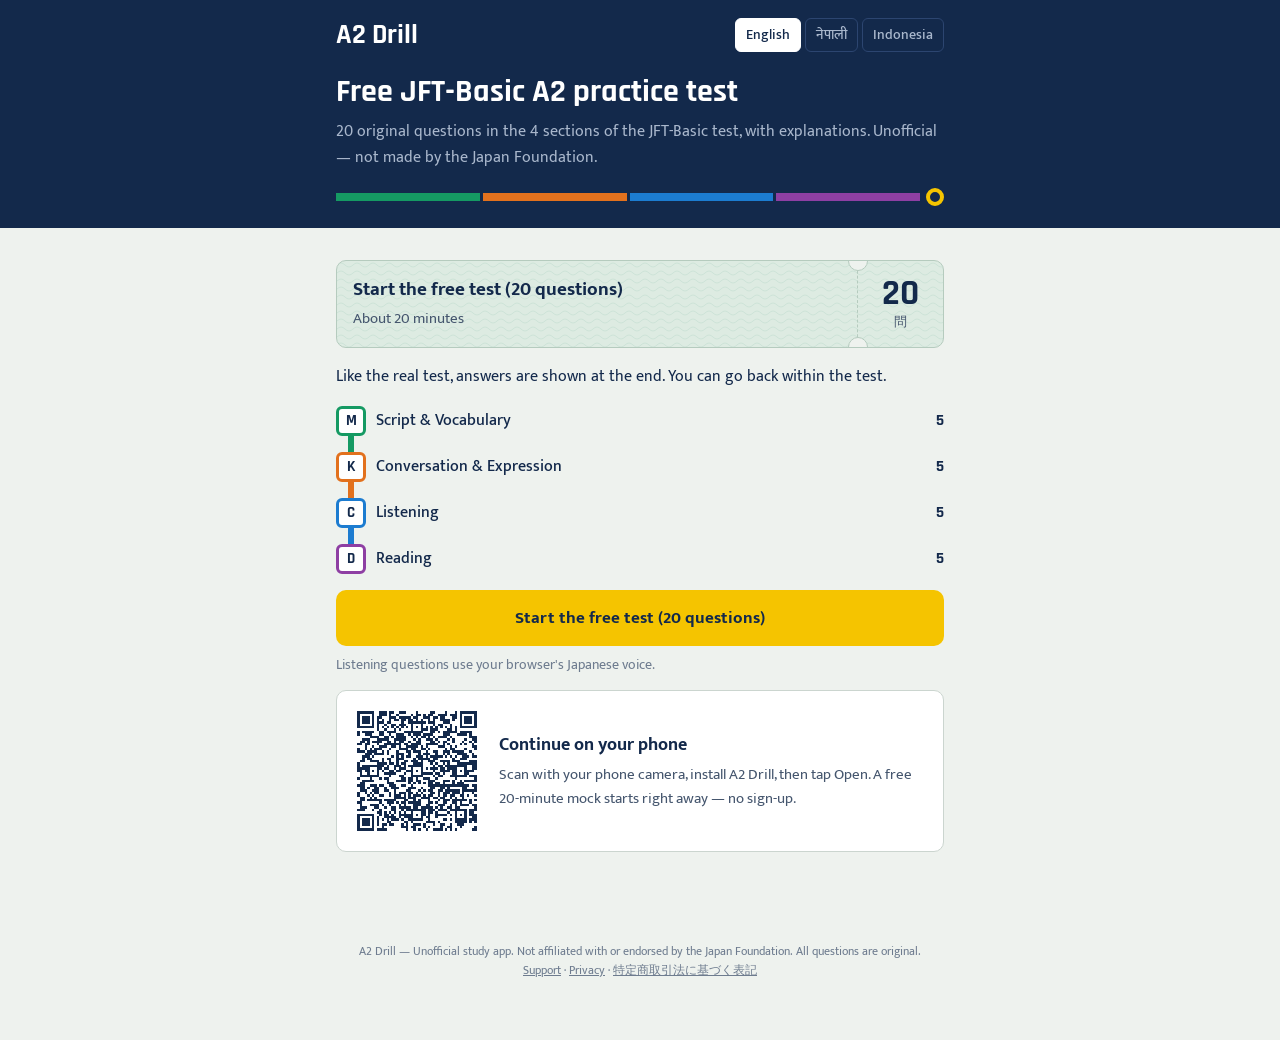
==== commit a1d05f08: "Continue on your phone: QR on computers, weakest-part hint on the result, 'tap Open' hint on phones" ====
--- a/index.html
+++ b/index.html
@@ -1,4 +1,4 @@
 <!doctype html><html lang="en" data-lang="en"><head><meta charset="utf-8"><meta name="viewport" content="width=device-width,initial-scale=1">
 <title>Free JFT-Basic A2 Mock Test (Unofficial) — Japanese practice with explanations</title><meta name="description" content="Free unofficial practice test for JFT-Basic (Japanese A2): script &amp; vocabulary, conversation, listening and reading. Explanations in English, Nepali and Indonesian."><link rel="canonical" href="https://f-kudo-hub.github.io/a2-drill/">
 <link rel="alternate" hreflang="en" href="https://f-kudo-hub.github.io/a2-drill/"><link rel="alternate" hreflang="ne" href="https://f-kudo-hub.github.io/a2-drill/ne/"><link rel="alternate" hreflang="id" href="https://f-kudo-hub.github.io/a2-drill/id/"><link rel="alternate" hreflang="x-default" href="https://f-kudo-hub.github.io/a2-drill/"><meta property="og:type" content="website"><meta property="og:title" content="Free JFT-Basic A2 Mock Test (Unofficial) — Japanese practice with explanations"><meta property="og:description" content="Free unofficial practice test for JFT-Basic (Japanese A2): script &amp; vocabulary, conversation, listening and reading. Explanations in English, Nepali and Indonesian."><meta property="og:url" content="https://f-kudo-hub.github.io/a2-drill/"><meta property="og:image" content="https://f-kudo-hub.github.io/a2-drill/icon.png"><meta property="og:site_name" content="A2 Drill"><meta name="twitter:card" content="summary"><link rel="icon" href="https://f-kudo-hub.github.io/a2-drill/icon.png" type="image/png"><link rel="apple-touch-icon" href="https://f-kudo-hub.github.io/a2-drill/icon.png"><meta name="google-play-app" content="app-id=com.fkudo.jftprep"><script defer src="https://static.cloudflareinsights.com/beacon.min.js" data-cf-beacon='{"token": "a4c6e92c7e0c438e84cfaf68191612fd"}'></script><script type="application/ld+json">{"@context":"https://schema.org","@type":"Quiz","name":"Free JFT-Basic A2 practice test","description":"Free unofficial practice test for JFT-Basic (Japanese A2): script & vocabulary, conversation, listening and reading. Explanations in English, Nepali and Indonesian.","inLanguage":["ja","en"],"educationalLevel":"CEFR A2","isAccessibleForFree":true}</script><link rel="preconnect" href="https://fonts.googleapis.com"><link rel="preconnect" href="https://fonts.gstatic.com" crossorigin><link rel="stylesheet" href="https://fonts.googleapis.com/css2?family=Mukta:wght@400;500;700&family=Rajdhani:wght@600;700&display=swap">
-<meta name="theme-color" content="#13294B"><link rel="stylesheet" href="style.css"></head><body><div class="board"><div class="in"><header><span class="brand">A2 Drill</span><nav class="langs" aria-label="Language"><a href="" class="on" hreflang="en">English</a><a href="ne/" class="" hreflang="ne">नेपाली</a><a href="id/" class="" hreflang="id">Indonesia</a></nav></header><h1>Free JFT-Basic A2 practice test</h1><p class="lead">20 original questions in the 4 sections of the JFT-Basic test, with explanations. Unofficial — not made by the Japan Foundation.</p><div class="strip" aria-hidden="true"><i></i><i></i><i></i><i></i><b></b></div></div></div><div class="wrap"><div id="app"></div></div><script>window.A2_Q=[{"id":"M01","s":"moji","type":"語の意味","prompt":"きのうは <u>ひまでした</u>。","passage":"","audio":null,"choices":["しごとが たくさん ありました","しごとが ありませんでした","びょうきでした","やすみが ありませんでした"],"answer":1,"explain":{"ja":"「ひま」は、することがなくて 時間がある ようすです。だから「しごとが ありませんでした」が いちばん 近いです。「しごとが たくさん ありました」は「いそがしい」の意味で、反対です。","en":"\"Hima\" means you have free time because there is nothing to do, so \"I had no work\" is the closest. \"I had a lot of work\" means \"isogashii\" (busy), which is the opposite.","ne":"「ひま」 को अर्थ गर्ने काम नभएर समय खाली हुनु हो। त्यसैले \"काम थिएन\" (しごとが ありませんでした) सबैभन्दा नजिकको अर्थ हो। \"धेरै काम थियो\" भनेको 「いそがしい」 (व्यस्त) हो, जुन उल्टो अर्थ हो।","id":"「ひま」 artinya punya waktu luang karena tidak ada yang harus dikerjakan. Jadi \"tidak ada pekerjaan\" (しごとが ありませんでした) adalah yang paling dekat. \"Banyak pekerjaan\" berarti 「いそがしい」 (sibuk), artinya kebalikannya."}},{"id":"M02","s":"moji","type":"語の意味","prompt":"この <ruby>部屋<rt>へや</rt></ruby>は <u>せまい</u>です。","passage":"","audio":null,"choices":["おおきいです","くらいです","ちいさいです","さむいです"],"answer":2,"explain":{"ja":"「せまい」は、場所が 小さくて 広くない ことです。部屋の 話なので「ちいさいです」が 近いです。「おおきい」は 反対、「くらい」は 明るくない、「さむい」は 気温の ことです。","en":"\"Semai\" means a place is small and not spacious. Since we are talking about a room, \"chiisai\" (small) is closest. \"Ookii\" is the opposite, \"kurai\" means dark, and \"samui\" is about temperature.","ne":"「せまい」 को अर्थ ठाउँ सानो र साँघुरो हुनु हो। कोठाको कुरा भएकाले 「ちいさいです」 (सानो छ) नजिकको अर्थ हो। 「おおきい」 उल्टो अर्थ हो, 「くらい」 भनेको अँध्यारो, र 「さむい」 भनेको जाडो/चिसो।","id":"「せまい」 artinya tempatnya kecil dan tidak luas (sempit). Karena ini tentang kamar, 「ちいさいです」 (kecil) paling dekat. 「おおきい」 kebalikannya, 「くらい」 artinya gelap, dan 「さむい」 artinya dingin (suhu)."}},{"id":"M03","s":"moji","type":"語の意味","prompt":"<ruby>田中<rt>たなか</rt></ruby>さんは いま <u>るす</u>です。","passage":"","audio":null,"choices":["いえに います","ねて います","びょうきです","いえに いません"],"answer":3,"explain":{"ja":"「るす」は、家に だれも いない ことです。電話や たずねた とき「るすです」と 言います。だから「いえに いません」が 正しいです。「ねて います」は 家に いるので、意味が ちがいます。","en":"\"Rusu\" means nobody is at home. People say \"rusu desu\" when they call or visit and the person is out. So \"is not at home\" is correct. \"Is sleeping\" means the person is at home, so it is different.","ne":"「るす」 भनेको घरमा कोही नहुनु हो। फोन गर्दा वा भेट्न जाँदा मान्छे बाहिर गएको छ भने 「るすです」 भनिन्छ। त्यसैले 「いえに いません」 (घरमा हुनुहुन्न) सही हो। 「ねて います」 (सुतिरहेको) भए त घरमै हुन्छ, त्यसैले अर्थ फरक हो।","id":"「るす」 artinya tidak ada orang di rumah. Saat menelepon atau berkunjung dan orangnya sedang pergi, kita bilang 「るすです」. Jadi 「いえに いません」 (tidak ada di rumah) benar. 「ねて います」 (sedang tidur) berarti ada di rumah, jadi artinya berbeda."}},{"id":"M04","s":"moji","type":"語の意味","prompt":"この <ruby>仕事<rt>しごと</rt></ruby>は <u>かんたん</u>です。","passage":"","audio":null,"choices":["むずかしくないです","おもしろくないです","いそがしくないです","たいへんです"],"answer":0,"explain":{"ja":"「かんたん」は、やさしくて すぐ できる ことです。だから「むずかしくないです」が 同じ 意味です。「たいへん」は 反対の 意味です。「おもしろくない」「いそがしくない」は 別の ことを 言って います。","en":"\"Kantan\" means easy, something you can do quickly. So \"not difficult\" has the same meaning. \"Taihen\" (hard, tough) is the opposite. \"Not interesting\" and \"not busy\" talk about different things.","ne":"「かんたん」 को अर्थ सजिलो, छिट्टै गर्न सकिने हो। त्यसैले 「むずかしくないです」 (गाह्रो छैन) को अर्थ उही हो। 「たいへん」 (गाह्रो/कष्टकर) उल्टो अर्थ हो। 「おもしろくない」 (रमाइलो छैन) र 「いそがしくない」 (व्यस्त छैन) अर्कै कुरा हुन्।","id":"「かんたん」 artinya mudah, bisa dikerjakan dengan cepat. Jadi 「むずかしくないです」 (tidak sulit) artinya sama. 「たいへん」 (berat/repot) adalah kebalikannya. 「おもしろくない」 (tidak menarik) dan 「いそがしくない」 (tidak sibuk) membicarakan hal lain."}},{"id":"M05","s":"moji","type":"語の使い方","prompt":"「なくす」の 使い方が いちばん いい ものは どれですか。","passage":"","audio":null,"choices":["でんきを なくして ください。","かぜが なくしました。","えきで さいふを なくしました。","パンを なくして たべました。"],"answer":2,"explain":{"ja":"「なくす」は、持って いた 物が どこかへ 行って 見つからなく なる ことです。「さいふを なくしました」が 正しいです。電気は「けす」、かぜは「なおる」を 使います。","en":"\"Nakusu\" means to lose something you had, so you cannot find it. \"I lost my wallet at the station\" is correct. For lights you say \"kesu\" (turn off), and for a cold you say \"naoru\" (get better).","ne":"「なくす」 भनेको आफूसँग भएको चीज हराउनु, भेट्न नसक्नु हो। 「さいふを なくしました」 (पर्स हरायो) सही हो। बत्तीको लागि 「けす」 (निभाउनु), रुघाखोकीको लागि 「なおる」 (निको हुनु) प्रयोग गरिन्छ।","id":"「なくす」 artinya kehilangan barang yang tadinya dimiliki sehingga tidak bisa ditemukan. 「さいふを なくしました」 (dompet saya hilang) benar. Untuk lampu dipakai 「けす」 (mematikan), dan untuk masuk angin/flu dipakai 「なおる」 (sembuh)."}},{"id":"K01","s":"kaiwa","type":"文法","prompt":"きのう、<ruby>駅<rt>えき</rt></ruby>の 近くの スーパー（　）やさいを 買いました。","passage":"","audio":null,"choices":["に","を","で","が"],"answer":2,"explain":{"ja":"何かを する 場所には「で」を 使います。「スーパーで 買いました」が 正しいです。「に」は 行く 先や ある 場所（スーパーに 行きます）に 使います。","en":"Use \"de\" for the place where you do an action: \"I bought it at (de) the supermarket.\" \"Ni\" is for a destination or where something exists, as in \"supaa ni ikimasu\" (I go to the supermarket).","ne":"कुनै काम गर्ने ठाउँ जनाउन 「で」 प्रयोग गरिन्छ। 「スーパーで 買いました」 (सुपरमार्केटमा किनेँ) सही हो। 「に」 जाने ठाउँ वा कुनै चीज भएको ठाउँ जनाउन प्रयोग हुन्छ, जस्तै 「スーパーに 行きます」 (सुपरमार्केट जान्छु)।","id":"Untuk tempat melakukan suatu kegiatan dipakai 「で」. 「スーパーで 買いました」 (membeli di supermarket) benar. 「に」 dipakai untuk tujuan pergi atau tempat sesuatu berada, misalnya 「スーパーに 行きます」 (pergi ke supermarket)."}},{"id":"K02","s":"kaiwa","type":"文法","prompt":"すみません、ここで しゃしんを（　）も いいですか。","passage":"","audio":null,"choices":["とって","とる","とった","とり"],"answer":0,"explain":{"ja":"「〜ても いいですか」は、してよいか 聞く ときの 形です。動詞は て形に するので「とって も いいですか」です。ほかの 形は「も いいですか」に つながりません。","en":"\"... te mo ii desu ka\" is how you ask for permission. The verb takes the te-form, so it is \"totte mo ii desu ka\" (May I take a photo?). The other forms cannot connect to \"mo ii desu ka\".","ne":"「〜ても いいですか」 अनुमति माग्दा प्रयोग हुने रूप हो। क्रियालाई て-रूपमा राखिन्छ, त्यसैले 「とって も いいですか」 (फोटो खिच्न मिल्छ?) हुन्छ। अरू रूपहरू 「も いいですか」 सँग जोडिँदैनन्।","id":"「〜ても いいですか」 adalah bentuk untuk meminta izin. Kata kerjanya memakai bentuk -te, jadi 「とって も いいですか」 (bolehkah saya memotret?). Bentuk lain tidak bisa disambung dengan 「も いいですか」."}},{"id":"K03","s":"kaiwa","type":"文法","prompt":"あしたは <ruby>仕事<rt>しごと</rt></ruby>が（　）から、パーティーに 行けません。","passage":"","audio":null,"choices":["あって","あれば","あったら","ある"],"answer":3,"explain":{"ja":"理由を 言う「から」の 前は、ふつう形（ある）か ていねい形（あります）に します。「あるから」が 正しいです。「あって」「あれば」「あったら」は「から」の 前に 置けません。","en":"Before \"kara\" (because), use the plain form (aru) or the polite form (arimasu). So \"aru kara\" is correct. \"Atte\", \"areba\" and \"attara\" cannot come before \"kara\".","ne":"कारण बताउने 「から」 (किनभने) अगाडि साधारण रूप (ある) वा विनम्र रूप (あります) राखिन्छ। त्यसैले 「あるから」 सही हो। 「あって」, 「あれば」, 「あったら」 लाई 「から」 अगाडि राख्न मिल्दैन।","id":"Sebelum 「から」 (karena) dipakai bentuk biasa (ある) atau bentuk sopan (あります). Jadi 「あるから」 benar. 「あって」, 「あれば」, dan 「あったら」 tidak bisa diletakkan sebelum 「から」."}},{"id":"K04","s":"kaiwa","type":"文法","prompt":"この くすりは、ごはんを（　）あとで のんで ください。","passage":"","audio":null,"choices":["たべる","たべた","たべて","たべない"],"answer":1,"explain":{"ja":"「〜た あとで」は、あることが 終わってから 次の ことを する ときの 形です。動詞は た形に します。「たべた あとで」は「食事の 後で」と 同じ 意味です。くすりの 袋に よく 書いて あります。","en":"\"... ta ato de\" means \"after doing ...\". The verb takes the ta-form: \"tabeta ato de\" (after eating). This is often written on medicine bags in Japan.","ne":"「〜た あとで」 भनेको एउटा काम सकिएपछि अर्को काम गर्दा प्रयोग हुने रूप हो। क्रियालाई た-रूपमा राखिन्छ: 「たべた あとで」 (खाना खाइसकेपछि)। जापानमा औषधिको खाममा यो प्रायः लेखिएको हुन्छ।","id":"「〜た あとで」 artinya \"setelah melakukan …\". Kata kerjanya memakai bentuk -ta: 「たべた あとで」 (setelah makan). Kalimat ini sering tertulis di kantong obat di Jepang."}},{"id":"K05","s":"kaiwa","type":"文法","prompt":"<ruby>毎日<rt>まいにち</rt></ruby> れんしゅうして、カタカナが（　）ように なりました。","passage":"","audio":null,"choices":["読める","読む","読んで","読みたい"],"answer":0,"explain":{"ja":"「〜ように なりました」は、前は できなかった ことが できるように 変わった ことを 言います。「カタカナが」の「が」には 可能の 形「読める」が 合います。「カタカナが 読む」とは 言いません。","en":"\"... you ni narimashita\" means something changed and now you can do it. With \"katakana ga\", the potential form \"yomeru\" (can read) fits. You do not say \"katakana ga yomu\".","ne":"「〜ように なりました」 ले पहिले गर्न नसकेको कुरा अहिले गर्न सक्ने भयो भन्ने परिवर्तन बताउँछ। 「カタカナが」 को 「が」 सँग सक्ने रूप 「読める」 (पढ्न सक्नु) मिल्छ। 「カタカナが 読む」 भनिँदैन।","id":"「〜ように なりました」 menyatakan perubahan: dulu tidak bisa, sekarang bisa. Dengan 「カタカナが」, bentuk potensial 「読める」 (bisa membaca) yang cocok. Kita tidak mengatakan 「カタカナが 読む」."}},{"id":"C01","s":"choukai","type":"会話の聞き取り","prompt":"男の人は、あした何時に来ますか。","passage":"","audio":[{"who":"F","ja":"アリさん、あしたのシフトですが、朝9時からでしたよね。"},{"who":"M","ja":"はい、9時からです。"},{"who":"F","ja":"すみません、10時からに変えてもいいですか。9時は田中さんが来ますから。"},{"who":"M","ja":"わかりました。じゃあ、10時に来ます。"}],"choices":["8時","9時","10時","11時"],"answer":2,"explain":{"ja":"はじめは9時からの予定でしたが、女の人が「10時からに変えてもいいですか」と聞き、男の人は「10時に来ます」と答えています。9時は田中さんが来る時間です。","en":"At first his shift started at 9:00, but the woman asks, \"Can I change it to 10:00?\" and he answers, \"Then I'll come at 10.\" 9:00 is when Tanaka-san comes, not him.","ne":"सुरुमा उनको सिफ्ट बिहान ९ बजेबाट थियो, तर महिलाले \"१० बजेबाट परिवर्तन गर्न मिल्छ?\" भनेर सोध्छिन्, र पुरुषले \"त्यसो भए १० बजे आउँछु\" भन्छन्। ९ बजे तानाका-सान आउनुहुन्छ।","id":"Awalnya sif dia mulai jam 9, tetapi si perempuan bertanya \"Boleh diganti jadi mulai jam 10?\" dan si laki-laki menjawab \"Baik, saya datang jam 10.\" Jam 9 adalah waktu Tanaka-san datang."}},{"id":"C02","s":"choukai","type":"会話の聞き取り","prompt":"男の人は、何を買いますか。","passage":"","audio":[{"who":"F","ja":"帰りに、スーパーで牛乳を買ってきてくれる？"},{"who":"M","ja":"いいよ。たまごは？"},{"who":"F","ja":"たまごはまだあるから、いらない。あ、パンもおねがい。"},{"who":"M","ja":"牛乳とパンだね。"}],"choices":["牛乳とたまご","牛乳とパン","たまごとパン","パンだけ"],"answer":1,"explain":{"ja":"女の人は「たまごはまだあるから、いらない」と言い、そのあと「パンもおねがい」と言っています。最後に男の人が「牛乳とパンだね」とまとめています。","en":"The woman says eggs are not needed (\"we still have eggs\"), then adds \"bread too, please.\" The man sums it up: \"Milk and bread.\"","ne":"महिलाले \"अण्डा अझै छ, चाहिँदैन\" भन्छिन्, अनि \"पाउरोटी पनि ल्याइदेऊ\" थप्छिन्। अन्तमा पुरुषले \"दूध र पाउरोटी, हैन?\" भनेर दोहोर्याउँछन्।","id":"Si perempuan bilang telur tidak perlu karena masih ada, lalu menambahkan \"roti juga, ya.\" Di akhir si laki-laki menyimpulkan: \"Susu dan roti, ya.\""}},{"id":"C03","s":"choukai","type":"会話の聞き取り","prompt":"男の人は、このあと まず何をしますか。","passage":"","audio":[{"who":"F","ja":"リンさん、山田さんのお茶、もう持っていきましたか。"},{"who":"M","ja":"いいえ、まだです。今から持っていきます。"},{"who":"F","ja":"あ、山田さんは今おふろです。先に、木村さんにお水を持っていってください。"},{"who":"M","ja":"はい、わかりました。"}],"choices":["山田さんにお茶を持っていく","山田さんをおふろにつれていく","木村さんにお茶を持っていく","木村さんにお水を持っていく"],"answer":3,"explain":{"ja":"山田さんは今おふろに入っているので、女の人は「先に、木村さんにお水を持っていってください」と言っています。「先に」は「まず」と同じ意味です。木村さんに持っていくのはお茶ではなく、お水です。","en":"Yamada-san is in the bath now, so the woman says, \"First, take water to Kimura-san.\" 先に means \"first / before that.\" What goes to Kimura-san is water, not tea.","ne":"यामादा-सान अहिले नुहाउँदै हुनुहुन्छ, त्यसैले महिलाले \"पहिले किमुरा-सानलाई पानी लगिदिनुहोस्\" भन्छिन्। 先に को अर्थ \"पहिले\" हो। किमुरा-सानलाई चिया होइन, पानी लैजाने हो।","id":"Yamada-san sedang mandi, jadi si perempuan berkata \"Lebih dulu, bawakan air untuk Kimura-san.\" 先に artinya \"lebih dulu\". Yang dibawa ke Kimura-san adalah air, bukan teh."}},{"id":"C04","s":"choukai","type":"会話の聞き取り","prompt":"二人は、どこで会いますか。","passage":"","audio":[{"who":"M","ja":"日曜日、駅の前で11時に会いましょう。"},{"who":"F","ja":"ごめん、駅の前は人が多いから、駅の中の本屋の前はどう？"},{"who":"M","ja":"いいよ。じゃあ、本屋の前で。"}],"choices":["駅の中の本屋の前","駅の前","本屋の中","駅の近くの公園"],"answer":0,"explain":{"ja":"男の人は「駅の前」と言いましたが、女の人が「駅の中の本屋の前はどう？」と言い直し、男の人は「いいよ」と答えています。「本屋の中」ではなく「本屋の前」です。","en":"The man first suggests \"in front of the station,\" but the woman proposes \"in front of the bookstore inside the station,\" and he agrees. It is in front of the bookstore, not inside it.","ne":"पुरुषले सुरुमा \"स्टेसनको अगाडि\" भने, तर महिलाले \"स्टेसनभित्रको किताब पसलको अगाडि कस्तो?\" भनिन्, र पुरुषले \"हुन्छ\" भने। किताब पसलभित्र होइन, अगाडि हो।","id":"Awalnya si laki-laki bilang \"di depan stasiun\", tetapi si perempuan mengusulkan \"di depan toko buku di dalam stasiun\", dan dia setuju. Tempatnya di depan toko buku, bukan di dalamnya."}},{"id":"C05","s":"choukai","type":"会話の聞き取り","prompt":"男の人は、何曜日に休みますか。","passage":"","audio":[{"who":"M","ja":"店長、来週の水曜日、休んでもいいですか。病院に行きたいんです。"},{"who":"F","ja":"水曜日はちょっと、人が少ないんです。木曜日はどうですか。"},{"who":"M","ja":"木曜日でもだいじょうぶです。"},{"who":"F","ja":"じゃあ、木曜日に休んでください。"}],"choices":["月曜日","火曜日","水曜日","木曜日"],"answer":3,"explain":{"ja":"男の人は水曜日に休みたいと言いましたが、店長は「水曜日はちょっと…」と言って断り、「木曜日はどうですか」と聞いています。最後に「木曜日に休んでください」と決まりました。「ちょっと…」は、はっきり言わない断り方です。","en":"He asks for Wednesday off, but the manager says \"Wednesday is a bit...\" (a soft way of saying no) and suggests Thursday. In the end she says, \"Take Thursday off.\"","ne":"उनले बुधबार बिदा माग्छन्, तर पसलकी म्यानेजरले \"बुधबार अलि...\" भनेर नम्र तरिकाले अस्वीकार गर्छिन् र बिहीबार कस्तो भनेर सोध्छिन्। अन्तमा \"बिहीबार बिदा लिनुहोस्\" भन्ने तय हुन्छ।","id":"Dia minta libur hari Rabu, tetapi manajer berkata \"Rabu agak...\" (cara halus untuk menolak) dan menawarkan hari Kamis. Akhirnya diputuskan \"Silakan libur hari Kamis.\""}},{"id":"D01","s":"dokkai","type":"掲示・案内の読み取り","prompt":"水曜日の午後3時に、この病院へ行きたいです。正しいのはどれですか。","passage":"さくら<ruby>内科<rt>ないか</rt></ruby><br>【<ruby>診療時間<rt>しんりょうじかん</rt></ruby>】<br>月・火・木・金　9:00〜12:00／15:00〜18:00<br>水・土　9:00〜12:00<br>日・<ruby>祝日<rt>しゅくじつ</rt></ruby>　休み","audio":null,"choices":["水曜日の午後は休みなので、行けない","水曜日は午後6時までやっている","水曜日は午前も午後もやっている","<ruby>予約<rt>よやく</rt></ruby>をすれば、午後も行ける"],"answer":0,"explain":{"ja":"水曜日は「9:00〜12:00」だけで、午後の時間が書いてありません。だから午後3時には行けません。予約のことは、どこにも書いてありません。","en":"On Wednesday the clinic is open only 9:00–12:00; no afternoon hours are listed. So you cannot go at 3 p.m. Nothing is written about reservations.","ne":"बुधबार ९:०० देखि १२:०० सम्म मात्र खुला छ; दिउँसोको समय लेखिएको छैन। त्यसैले दिउँसो ३ बजे जान सकिँदैन। बुकिङ (予約) को बारेमा कहीँ पनि लेखिएको छैन।","id":"Hari Rabu klinik hanya buka jam 9.00–12.00; jam sore tidak tertulis. Jadi Anda tidak bisa datang jam 3 sore. Tentang reservasi (予約) tidak ditulis sama sekali."}},{"id":"D02","s":"dokkai","type":"掲示・案内の読み取り","prompt":"ペットボトルは、いつ出しますか。","passage":"ごみの出し方（さくら<ruby>寮<rt>りょう</rt></ruby>）<br>・もえるごみ：火曜日・金曜日<br>・もえないごみ：第1水曜日<br>・ペットボトル：毎週木曜日<br>・かん・びん：第3水曜日<br>※朝8時までに、寮の前のごみ<ruby>置<rt>お</rt></ruby>き場に出してください。","audio":null,"choices":["火曜日と金曜日の朝8時まで","毎週木曜日の朝8時まで","第1水曜日の朝8時まで","第3水曜日の夜"],"answer":1,"explain":{"ja":"「ペットボトル：毎週木曜日」と書いてあります。そして、下の※に「朝8時までに」とあるので、毎週木曜日の朝8時までです。火曜日・金曜日は「もえるごみ」の日です。","en":"The notice says \"PET bottles: every Thursday,\" and the note (※) at the bottom says \"by 8 a.m.\" So it is every Thursday by 8 a.m. Tuesday and Friday are for burnable garbage.","ne":"सूचनामा \"पेट बोतल: हरेक बिहीबार\" लेखिएको छ, र तलको ※ मा \"बिहान ८ बजेभित्र\" लेखिएको छ। त्यसैले हरेक बिहीबार बिहान ८ बजेभित्र फाल्ने हो। मंगलबार र शुक्रबार बल्ने फोहोरको दिन हो।","id":"Di pengumuman tertulis \"Botol PET: setiap hari Kamis,\" dan catatan (※) di bawah menulis \"sebelum jam 8 pagi.\" Jadi setiap Kamis sebelum jam 8 pagi. Selasa dan Jumat untuk sampah yang bisa dibakar."}},{"id":"D03","s":"dokkai","type":"掲示・案内の読み取り","prompt":"アリさんが朝7時から働く日は、いつですか。","passage":"10月 第2週のシフト<br>月：グエン（朝）・アリ（昼）<br>火：グエン（朝）・サリ（昼）<br>水：アリ（朝）・サリ（昼）<br>木：アリ（朝）・グエン（昼）<br>金：サリ（朝）・グエン（昼）<br>土：サリ（朝）・アリ（昼）<br>日：グエン（朝）・アリ（昼）<br>朝＝7:00〜15:00　昼＝12:00〜20:00","audio":null,"choices":["月曜日と日曜日","土曜日と日曜日","水曜日と木曜日","木曜日と金曜日"],"answer":2,"explain":{"ja":"「朝＝7:00〜15:00」なので、「アリ（朝）」と書いてある日をさがします。水曜日と木曜日です。月・土・日は「アリ（昼）」なので、12時からです。","en":"\"朝 (morning) = 7:00–15:00,\" so look for the days marked アリ（朝）: Wednesday and Thursday. On Monday, Saturday and Sunday Ali works 昼 (from 12:00).","ne":"\"朝 (बिहान) = ७:०० देखि १५:००\" भएकाले \"アリ（朝）\" लेखिएका दिन खोज्नुहोस्: बुधबार र बिहीबार। सोमबार, शनिबार र आइतबार अलीको 昼 (१२ बजेदेखि) सिफ्ट हो।","id":"\"朝 (pagi) = 7.00–15.00,\" jadi cari hari yang tertulis アリ（朝）: Rabu dan Kamis. Pada Senin, Sabtu, dan Minggu Ali masuk sif 昼 (mulai jam 12)."}},{"id":"D04","s":"dokkai","type":"掲示・案内の読み取り","prompt":"病院でもらった<ruby>薬<rt>くすり</rt></ruby>のふくろです。この薬は、1日に全部で<ruby>何錠<rt>なんじょう</rt></ruby>飲みますか。","passage":"【飲み<ruby>薬<rt>ぐすり</rt></ruby>】<br>1日3回　<ruby>食後<rt>しょくご</rt></ruby>に飲んでください。<br>1回に2<ruby>錠<rt>じょう</rt></ruby><br>※ねる前には飲まないでください。<br>※5日分あります。","audio":null,"choices":["2錠","3錠","5錠","6錠"],"answer":3,"explain":{"ja":"「1日3回」「1回に2錠」なので、3×2で1日に6錠です。「5日分」は何日飲むかで、1日の数ではありません。「食後」はごはんを食べたあとという意味です。","en":"\"3 times a day\" and \"2 tablets each time,\" so 3 × 2 = 6 tablets a day. \"5日分\" means it is enough for 5 days, not the number per day. 食後 means \"after meals.\"","ne":"\"दिनको ३ पटक\" र \"एक पटकमा २ चक्की\" भएकाले ३ × २ = दिनमा ६ चक्की। \"5日分\" भनेको ५ दिनलाई पुग्ने औषधि हो, दिनको संख्या होइन। 食後 को अर्थ \"खाना खाएपछि\" हो।","id":"\"3 kali sehari\" dan \"sekali minum 2 tablet,\" jadi 3 × 2 = 6 tablet sehari. \"5日分\" artinya cukup untuk 5 hari, bukan jumlah per hari. 食後 artinya \"sesudah makan\"."}},{"id":"D05","s":"dokkai","type":"掲示・案内の読み取り","prompt":"10月17日（土）の教室に行きたいです。いつまでに電話をしますか。","passage":"やさしい<ruby>日本語教室<rt>きょうしつ</rt></ruby><br>日時：毎週土曜日　10:00〜11:30<br>場所：<ruby>市民<rt>しみん</rt></ruby>センター　3階　<ruby>会議室<rt>かいぎしつ</rt></ruby><br>お金：<ruby>無料<rt>むりょう</rt></ruby><br><ruby>申<rt>もう</rt></ruby>し<ruby>込<rt>こ</rt></ruby>み：その週の水曜日までに、電話でお願いします。<br>電話：000-1234-5678","audio":null,"choices":["10月10日（土）","10月14日（水）","10月16日（金）","10月17日（土）"],"answer":1,"explain":{"ja":"申し込みは「その週の水曜日までに」です。10月17日（土）と同じ週の水曜日は、10月14日です。教室の日（土曜日）の3日前と考えるとわかりやすいです。","en":"You must apply \"by Wednesday of that week.\" For the class on Saturday, October 17, that Wednesday is October 14 (three days before the class).","ne":"आवेदन \"त्यही हप्ताको बुधबारसम्म\" गर्नुपर्छ। अक्टोबर १७ (शनिबार) को कक्षाको लागि त्यो बुधबार अक्टोबर १४ हो (कक्षाभन्दा ३ दिन अघि)।","id":"Pendaftaran harus \"paling lambat hari Rabu minggu itu.\" Untuk kelas hari Sabtu, 17 Oktober, hari Rabu itu adalah 14 Oktober (tiga hari sebelum kelas)."}}];window.A2_T={"sections":{"moji":"Script & Vocabulary","kaiwa":"Conversation & Expression","choukai":"Listening","dokkai":"Reading"},"types":{"語の意味":"Word meaning","語の使い方":"How a word is used","漢字の読み":"Reading kanji","漢字の意味と用法":"Kanji meaning and use","文法":"Grammar","会話の表現":"Expressions in conversation","会話の聞き取り":"Listening to conversations","店・公共機関での聞き取り":"Listening at shops and public places","アナウンス・指示の聞き取り":"Announcements and instructions","掲示・案内の読み取り":"Finding information in notices","手紙・メッセージの読み取り":"Reading letters and messages"},"play":"Play audio","playing":"Playing…","correct":"Correct!","wrong":"Not quite","answerIs":"Answer: {a}","showJa":"Show Japanese explanation","next":"Next","finish":"Finish","mockIntro":"Like the real test, answers are shown at the end. You can go back within the test."};window.A2_I={"語の意味":{"ja":"＿＿の ことばと だいたい 同じ いみの ものを えらんで ください。","en":"Choose the answer closest in meaning to the underlined words.","ne":"रेखाङ्कित शब्दसँग मिल्दोजुल्दो अर्थ भएको उत्तर छान्नुहोस्।","id":"Pilih jawaban yang artinya paling mirip dengan kata yang digarisbawahi."},"語の使い方":{"ja":"ことばの 使い方が いちばん いい ものを えらんで ください。","en":"Choose the sentence that uses the word correctly.","ne":"शब्द सही तरिकाले प्रयोग भएको वाक्य छान्नुहोस्।","id":"Pilih kalimat yang menggunakan kata itu dengan benar."},"漢字の読み":{"ja":"＿＿の 漢字の 読み方を えらんで ください。","en":"Choose the correct reading of the underlined kanji.","ne":"रेखाङ्कित खान्जीको सही पढाइ छान्नुहोस्।","id":"Pilih cara baca yang benar untuk kanji yang digarisbawahi."},"漢字の意味と用法":{"ja":"＿＿の ことばを 漢字で 書くと どれですか。","en":"Choose the correct kanji for the underlined word.","ne":"रेखाङ्कित शब्दको सही खान्जी छान्नुहोस्।","id":"Pilih kanji yang benar untuk kata yang digarisbawahi."},"文法":{"ja":"（　）に 入る ものを えらんで ください。","en":"Choose the best answer for the blank.","ne":"खाली ठाउँमा मिल्ने उत्तर छान्नुहोस्।","id":"Pilih jawaban yang paling tepat untuk bagian yang kosong."},"会話の表現":{"ja":"（　）に 入る いちばん いい ことばを えらんで ください。","en":"Choose the most suitable words for the conversation.","ne":"कुराकानीमा सबैभन्दा उपयुक्त शब्द छान्नुहोस्।","id":"Pilih ungkapan yang paling cocok untuk percakapan itu."},"会話の聞き取り":{"ja":"会話を 聞いて、答えを えらんで ください。","en":"Listen to the conversation and choose the answer.","ne":"कुराकानी सुनेर उत्तर छान्नुहोस्।","id":"Dengarkan percakapan, lalu pilih jawabannya."},"店・公共機関での聞き取り":{"ja":"店や <ruby>役所<rt>やくしょ</rt></ruby>などでの 会話を 聞いて、答えを えらんで ください。","en":"Listen to the conversation at a shop or public office and choose the answer.","ne":"पसल वा कार्यालयको कुराकानी सुनेर उत्तर छान्नुहोस्।","id":"Dengarkan percakapan di toko atau kantor, lalu pilih jawabannya."},"アナウンス・指示の聞き取り":{"ja":"アナウンスや <ruby>説明<rt>せつめい</rt></ruby>を 聞いて、答えを えらんで ください。","en":"Listen to the announcement or instructions and choose the answer.","ne":"घोषणा वा निर्देशन सुनेर उत्तर छान्नुहोस्।","id":"Dengarkan pengumuman atau instruksi, lalu pilih jawabannya."},"掲示・案内の読み取り":{"ja":"お知らせを 読んで、答えを えらんで ください。","en":"Read the notice and choose the answer.","ne":"सूचना पढेर उत्तर छान्नुहोस्।","id":"Baca pengumuman itu, lalu pilih jawabannya."},"手紙・メッセージの読み取り":{"ja":"メッセージを 読んで、答えを えらんで ください。","en":"Read the message and choose the answer.","ne":"सन्देश पढेर उत्तर छान्नुहोस्।","id":"Baca pesan itu, lalu pilih jawabannya."}};window.A2_P={"title":"Free JFT-Basic A2 Mock Test (Unofficial) — Japanese practice with explanations","desc":"Free unofficial practice test for JFT-Basic (Japanese A2): script & vocabulary, conversation, listening and reading. Explanations in English, Nepali and Indonesian.","h1":"Free JFT-Basic A2 practice test","lead":"20 original questions in the 4 sections of the JFT-Basic test, with explanations. Unofficial — not made by the Japan Foundation.","start":"Start the free test (20 questions)","app":"Get all 60 questions on iPhone","appSoon":"iPhone app: coming soon","android":"Get all 60 questions on Android (Google Play)","score":"Your score","again":"Try again","minutes":"About 20 minutes","voice":"Listening questions use your browser's Japanese voice.","appUrl":"","playUrl":"https://play.google.com/store/apps/details?id=com.fkudo.jftprep&referrer=utm_source%3Da2-site%26utm_medium%3Dweb%26utm_campaign%3Den"};</script><script src="app.js"></script><div class="wrap" style="padding-top:0"><p class="foot">A2 Drill — Unofficial study app. Not affiliated with or endorsed by the Japan Foundation. All questions are original.<br><a href="support.html">Support</a> · <a href="privacy.html">Privacy</a> · <a href="tokushoho.html">特定商取引法に基づく表記</a></p></div></body></html>+<meta name="theme-color" content="#13294B"><link rel="stylesheet" href="style.css"></head><body><div class="board"><div class="in"><header><span class="brand">A2 Drill</span><nav class="langs" aria-label="Language"><a href="" class="on" hreflang="en">English</a><a href="ne/" class="" hreflang="ne">नेपाली</a><a href="id/" class="" hreflang="id">Indonesia</a></nav></header><h1>Free JFT-Basic A2 practice test</h1><p class="lead">20 original questions in the 4 sections of the JFT-Basic test, with explanations. Unofficial — not made by the Japan Foundation.</p><div class="strip" aria-hidden="true"><i></i><i></i><i></i><i></i><b></b></div></div></div><div class="wrap"><div id="app"></div></div><script>window.A2_Q=[{"id":"M01","s":"moji","type":"語の意味","prompt":"きのうは <u>ひまでした</u>。","passage":"","audio":null,"choices":["しごとが たくさん ありました","しごとが ありませんでした","びょうきでした","やすみが ありませんでした"],"answer":1,"explain":{"ja":"「ひま」は、することがなくて 時間がある ようすです。だから「しごとが ありませんでした」が いちばん 近いです。「しごとが たくさん ありました」は「いそがしい」の意味で、反対です。","en":"\"Hima\" means you have free time because there is nothing to do, so \"I had no work\" is the closest. \"I had a lot of work\" means \"isogashii\" (busy), which is the opposite.","ne":"「ひま」 को अर्थ गर्ने काम नभएर समय खाली हुनु हो। त्यसैले \"काम थिएन\" (しごとが ありませんでした) सबैभन्दा नजिकको अर्थ हो। \"धेरै काम थियो\" भनेको 「いそがしい」 (व्यस्त) हो, जुन उल्टो अर्थ हो।","id":"「ひま」 artinya punya waktu luang karena tidak ada yang harus dikerjakan. Jadi \"tidak ada pekerjaan\" (しごとが ありませんでした) adalah yang paling dekat. \"Banyak pekerjaan\" berarti 「いそがしい」 (sibuk), artinya kebalikannya."}},{"id":"M02","s":"moji","type":"語の意味","prompt":"この <ruby>部屋<rt>へや</rt></ruby>は <u>せまい</u>です。","passage":"","audio":null,"choices":["おおきいです","くらいです","ちいさいです","さむいです"],"answer":2,"explain":{"ja":"「せまい」は、場所が 小さくて 広くない ことです。部屋の 話なので「ちいさいです」が 近いです。「おおきい」は 反対、「くらい」は 明るくない、「さむい」は 気温の ことです。","en":"\"Semai\" means a place is small and not spacious. Since we are talking about a room, \"chiisai\" (small) is closest. \"Ookii\" is the opposite, \"kurai\" means dark, and \"samui\" is about temperature.","ne":"「せまい」 को अर्थ ठाउँ सानो र साँघुरो हुनु हो। कोठाको कुरा भएकाले 「ちいさいです」 (सानो छ) नजिकको अर्थ हो। 「おおきい」 उल्टो अर्थ हो, 「くらい」 भनेको अँध्यारो, र 「さむい」 भनेको जाडो/चिसो।","id":"「せまい」 artinya tempatnya kecil dan tidak luas (sempit). Karena ini tentang kamar, 「ちいさいです」 (kecil) paling dekat. 「おおきい」 kebalikannya, 「くらい」 artinya gelap, dan 「さむい」 artinya dingin (suhu)."}},{"id":"M03","s":"moji","type":"語の意味","prompt":"<ruby>田中<rt>たなか</rt></ruby>さんは いま <u>るす</u>です。","passage":"","audio":null,"choices":["いえに います","ねて います","びょうきです","いえに いません"],"answer":3,"explain":{"ja":"「るす」は、家に だれも いない ことです。電話や たずねた とき「るすです」と 言います。だから「いえに いません」が 正しいです。「ねて います」は 家に いるので、意味が ちがいます。","en":"\"Rusu\" means nobody is at home. People say \"rusu desu\" when they call or visit and the person is out. So \"is not at home\" is correct. \"Is sleeping\" means the person is at home, so it is different.","ne":"「るす」 भनेको घरमा कोही नहुनु हो। फोन गर्दा वा भेट्न जाँदा मान्छे बाहिर गएको छ भने 「るすです」 भनिन्छ। त्यसैले 「いえに いません」 (घरमा हुनुहुन्न) सही हो। 「ねて います」 (सुतिरहेको) भए त घरमै हुन्छ, त्यसैले अर्थ फरक हो।","id":"「るす」 artinya tidak ada orang di rumah. Saat menelepon atau berkunjung dan orangnya sedang pergi, kita bilang 「るすです」. Jadi 「いえに いません」 (tidak ada di rumah) benar. 「ねて います」 (sedang tidur) berarti ada di rumah, jadi artinya berbeda."}},{"id":"M04","s":"moji","type":"語の意味","prompt":"この <ruby>仕事<rt>しごと</rt></ruby>は <u>かんたん</u>です。","passage":"","audio":null,"choices":["むずかしくないです","おもしろくないです","いそがしくないです","たいへんです"],"answer":0,"explain":{"ja":"「かんたん」は、やさしくて すぐ できる ことです。だから「むずかしくないです」が 同じ 意味です。「たいへん」は 反対の 意味です。「おもしろくない」「いそがしくない」は 別の ことを 言って います。","en":"\"Kantan\" means easy, something you can do quickly. So \"not difficult\" has the same meaning. \"Taihen\" (hard, tough) is the opposite. \"Not interesting\" and \"not busy\" talk about different things.","ne":"「かんたん」 को अर्थ सजिलो, छिट्टै गर्न सकिने हो। त्यसैले 「むずかしくないです」 (गाह्रो छैन) को अर्थ उही हो। 「たいへん」 (गाह्रो/कष्टकर) उल्टो अर्थ हो। 「おもしろくない」 (रमाइलो छैन) र 「いそがしくない」 (व्यस्त छैन) अर्कै कुरा हुन्।","id":"「かんたん」 artinya mudah, bisa dikerjakan dengan cepat. Jadi 「むずかしくないです」 (tidak sulit) artinya sama. 「たいへん」 (berat/repot) adalah kebalikannya. 「おもしろくない」 (tidak menarik) dan 「いそがしくない」 (tidak sibuk) membicarakan hal lain."}},{"id":"M05","s":"moji","type":"語の使い方","prompt":"「なくす」の 使い方が いちばん いい ものは どれですか。","passage":"","audio":null,"choices":["でんきを なくして ください。","かぜが なくしました。","えきで さいふを なくしました。","パンを なくして たべました。"],"answer":2,"explain":{"ja":"「なくす」は、持って いた 物が どこかへ 行って 見つからなく なる ことです。「さいふを なくしました」が 正しいです。電気は「けす」、かぜは「なおる」を 使います。","en":"\"Nakusu\" means to lose something you had, so you cannot find it. \"I lost my wallet at the station\" is correct. For lights you say \"kesu\" (turn off), and for a cold you say \"naoru\" (get better).","ne":"「なくす」 भनेको आफूसँग भएको चीज हराउनु, भेट्न नसक्नु हो। 「さいふを なくしました」 (पर्स हरायो) सही हो। बत्तीको लागि 「けす」 (निभाउनु), रुघाखोकीको लागि 「なおる」 (निको हुनु) प्रयोग गरिन्छ।","id":"「なくす」 artinya kehilangan barang yang tadinya dimiliki sehingga tidak bisa ditemukan. 「さいふを なくしました」 (dompet saya hilang) benar. Untuk lampu dipakai 「けす」 (mematikan), dan untuk masuk angin/flu dipakai 「なおる」 (sembuh)."}},{"id":"K01","s":"kaiwa","type":"文法","prompt":"きのう、<ruby>駅<rt>えき</rt></ruby>の 近くの スーパー（　）やさいを 買いました。","passage":"","audio":null,"choices":["に","を","で","が"],"answer":2,"explain":{"ja":"何かを する 場所には「で」を 使います。「スーパーで 買いました」が 正しいです。「に」は 行く 先や ある 場所（スーパーに 行きます）に 使います。","en":"Use \"de\" for the place where you do an action: \"I bought it at (de) the supermarket.\" \"Ni\" is for a destination or where something exists, as in \"supaa ni ikimasu\" (I go to the supermarket).","ne":"कुनै काम गर्ने ठाउँ जनाउन 「で」 प्रयोग गरिन्छ। 「スーパーで 買いました」 (सुपरमार्केटमा किनेँ) सही हो। 「に」 जाने ठाउँ वा कुनै चीज भएको ठाउँ जनाउन प्रयोग हुन्छ, जस्तै 「スーパーに 行きます」 (सुपरमार्केट जान्छु)।","id":"Untuk tempat melakukan suatu kegiatan dipakai 「で」. 「スーパーで 買いました」 (membeli di supermarket) benar. 「に」 dipakai untuk tujuan pergi atau tempat sesuatu berada, misalnya 「スーパーに 行きます」 (pergi ke supermarket)."}},{"id":"K02","s":"kaiwa","type":"文法","prompt":"すみません、ここで しゃしんを（　）も いいですか。","passage":"","audio":null,"choices":["とって","とる","とった","とり"],"answer":0,"explain":{"ja":"「〜ても いいですか」は、してよいか 聞く ときの 形です。動詞は て形に するので「とって も いいですか」です。ほかの 形は「も いいですか」に つながりません。","en":"\"... te mo ii desu ka\" is how you ask for permission. The verb takes the te-form, so it is \"totte mo ii desu ka\" (May I take a photo?). The other forms cannot connect to \"mo ii desu ka\".","ne":"「〜ても いいですか」 अनुमति माग्दा प्रयोग हुने रूप हो। क्रियालाई て-रूपमा राखिन्छ, त्यसैले 「とって も いいですか」 (फोटो खिच्न मिल्छ?) हुन्छ। अरू रूपहरू 「も いいですか」 सँग जोडिँदैनन्।","id":"「〜ても いいですか」 adalah bentuk untuk meminta izin. Kata kerjanya memakai bentuk -te, jadi 「とって も いいですか」 (bolehkah saya memotret?). Bentuk lain tidak bisa disambung dengan 「も いいですか」."}},{"id":"K03","s":"kaiwa","type":"文法","prompt":"あしたは <ruby>仕事<rt>しごと</rt></ruby>が（　）から、パーティーに 行けません。","passage":"","audio":null,"choices":["あって","あれば","あったら","ある"],"answer":3,"explain":{"ja":"理由を 言う「から」の 前は、ふつう形（ある）か ていねい形（あります）に します。「あるから」が 正しいです。「あって」「あれば」「あったら」は「から」の 前に 置けません。","en":"Before \"kara\" (because), use the plain form (aru) or the polite form (arimasu). So \"aru kara\" is correct. \"Atte\", \"areba\" and \"attara\" cannot come before \"kara\".","ne":"कारण बताउने 「から」 (किनभने) अगाडि साधारण रूप (ある) वा विनम्र रूप (あります) राखिन्छ। त्यसैले 「あるから」 सही हो। 「あって」, 「あれば」, 「あったら」 लाई 「から」 अगाडि राख्न मिल्दैन।","id":"Sebelum 「から」 (karena) dipakai bentuk biasa (ある) atau bentuk sopan (あります). Jadi 「あるから」 benar. 「あって」, 「あれば」, dan 「あったら」 tidak bisa diletakkan sebelum 「から」."}},{"id":"K04","s":"kaiwa","type":"文法","prompt":"この くすりは、ごはんを（　）あとで のんで ください。","passage":"","audio":null,"choices":["たべる","たべた","たべて","たべない"],"answer":1,"explain":{"ja":"「〜た あとで」は、あることが 終わってから 次の ことを する ときの 形です。動詞は た形に します。「たべた あとで」は「食事の 後で」と 同じ 意味です。くすりの 袋に よく 書いて あります。","en":"\"... ta ato de\" means \"after doing ...\". The verb takes the ta-form: \"tabeta ato de\" (after eating). This is often written on medicine bags in Japan.","ne":"「〜た あとで」 भनेको एउटा काम सकिएपछि अर्को काम गर्दा प्रयोग हुने रूप हो। क्रियालाई た-रूपमा राखिन्छ: 「たべた あとで」 (खाना खाइसकेपछि)। जापानमा औषधिको खाममा यो प्रायः लेखिएको हुन्छ।","id":"「〜た あとで」 artinya \"setelah melakukan …\". Kata kerjanya memakai bentuk -ta: 「たべた あとで」 (setelah makan). Kalimat ini sering tertulis di kantong obat di Jepang."}},{"id":"K05","s":"kaiwa","type":"文法","prompt":"<ruby>毎日<rt>まいにち</rt></ruby> れんしゅうして、カタカナが（　）ように なりました。","passage":"","audio":null,"choices":["読める","読む","読んで","読みたい"],"answer":0,"explain":{"ja":"「〜ように なりました」は、前は できなかった ことが できるように 変わった ことを 言います。「カタカナが」の「が」には 可能の 形「読める」が 合います。「カタカナが 読む」とは 言いません。","en":"\"... you ni narimashita\" means something changed and now you can do it. With \"katakana ga\", the potential form \"yomeru\" (can read) fits. You do not say \"katakana ga yomu\".","ne":"「〜ように なりました」 ले पहिले गर्न नसकेको कुरा अहिले गर्न सक्ने भयो भन्ने परिवर्तन बताउँछ। 「カタカナが」 को 「が」 सँग सक्ने रूप 「読める」 (पढ्न सक्नु) मिल्छ। 「カタカナが 読む」 भनिँदैन।","id":"「〜ように なりました」 menyatakan perubahan: dulu tidak bisa, sekarang bisa. Dengan 「カタカナが」, bentuk potensial 「読める」 (bisa membaca) yang cocok. Kita tidak mengatakan 「カタカナが 読む」."}},{"id":"C01","s":"choukai","type":"会話の聞き取り","prompt":"男の人は、あした何時に来ますか。","passage":"","audio":[{"who":"F","ja":"アリさん、あしたのシフトですが、朝9時からでしたよね。"},{"who":"M","ja":"はい、9時からです。"},{"who":"F","ja":"すみません、10時からに変えてもいいですか。9時は田中さんが来ますから。"},{"who":"M","ja":"わかりました。じゃあ、10時に来ます。"}],"choices":["8時","9時","10時","11時"],"answer":2,"explain":{"ja":"はじめは9時からの予定でしたが、女の人が「10時からに変えてもいいですか」と聞き、男の人は「10時に来ます」と答えています。9時は田中さんが来る時間です。","en":"At first his shift started at 9:00, but the woman asks, \"Can I change it to 10:00?\" and he answers, \"Then I'll come at 10.\" 9:00 is when Tanaka-san comes, not him.","ne":"सुरुमा उनको सिफ्ट बिहान ९ बजेबाट थियो, तर महिलाले \"१० बजेबाट परिवर्तन गर्न मिल्छ?\" भनेर सोध्छिन्, र पुरुषले \"त्यसो भए १० बजे आउँछु\" भन्छन्। ९ बजे तानाका-सान आउनुहुन्छ।","id":"Awalnya sif dia mulai jam 9, tetapi si perempuan bertanya \"Boleh diganti jadi mulai jam 10?\" dan si laki-laki menjawab \"Baik, saya datang jam 10.\" Jam 9 adalah waktu Tanaka-san datang."}},{"id":"C02","s":"choukai","type":"会話の聞き取り","prompt":"男の人は、何を買いますか。","passage":"","audio":[{"who":"F","ja":"帰りに、スーパーで牛乳を買ってきてくれる？"},{"who":"M","ja":"いいよ。たまごは？"},{"who":"F","ja":"たまごはまだあるから、いらない。あ、パンもおねがい。"},{"who":"M","ja":"牛乳とパンだね。"}],"choices":["牛乳とたまご","牛乳とパン","たまごとパン","パンだけ"],"answer":1,"explain":{"ja":"女の人は「たまごはまだあるから、いらない」と言い、そのあと「パンもおねがい」と言っています。最後に男の人が「牛乳とパンだね」とまとめています。","en":"The woman says eggs are not needed (\"we still have eggs\"), then adds \"bread too, please.\" The man sums it up: \"Milk and bread.\"","ne":"महिलाले \"अण्डा अझै छ, चाहिँदैन\" भन्छिन्, अनि \"पाउरोटी पनि ल्याइदेऊ\" थप्छिन्। अन्तमा पुरुषले \"दूध र पाउरोटी, हैन?\" भनेर दोहोर्याउँछन्।","id":"Si perempuan bilang telur tidak perlu karena masih ada, lalu menambahkan \"roti juga, ya.\" Di akhir si laki-laki menyimpulkan: \"Susu dan roti, ya.\""}},{"id":"C03","s":"choukai","type":"会話の聞き取り","prompt":"男の人は、このあと まず何をしますか。","passage":"","audio":[{"who":"F","ja":"リンさん、山田さんのお茶、もう持っていきましたか。"},{"who":"M","ja":"いいえ、まだです。今から持っていきます。"},{"who":"F","ja":"あ、山田さんは今おふろです。先に、木村さんにお水を持っていってください。"},{"who":"M","ja":"はい、わかりました。"}],"choices":["山田さんにお茶を持っていく","山田さんをおふろにつれていく","木村さんにお茶を持っていく","木村さんにお水を持っていく"],"answer":3,"explain":{"ja":"山田さんは今おふろに入っているので、女の人は「先に、木村さんにお水を持っていってください」と言っています。「先に」は「まず」と同じ意味です。木村さんに持っていくのはお茶ではなく、お水です。","en":"Yamada-san is in the bath now, so the woman says, \"First, take water to Kimura-san.\" 先に means \"first / before that.\" What goes to Kimura-san is water, not tea.","ne":"यामादा-सान अहिले नुहाउँदै हुनुहुन्छ, त्यसैले महिलाले \"पहिले किमुरा-सानलाई पानी लगिदिनुहोस्\" भन्छिन्। 先に को अर्थ \"पहिले\" हो। किमुरा-सानलाई चिया होइन, पानी लैजाने हो।","id":"Yamada-san sedang mandi, jadi si perempuan berkata \"Lebih dulu, bawakan air untuk Kimura-san.\" 先に artinya \"lebih dulu\". Yang dibawa ke Kimura-san adalah air, bukan teh."}},{"id":"C04","s":"choukai","type":"会話の聞き取り","prompt":"二人は、どこで会いますか。","passage":"","audio":[{"who":"M","ja":"日曜日、駅の前で11時に会いましょう。"},{"who":"F","ja":"ごめん、駅の前は人が多いから、駅の中の本屋の前はどう？"},{"who":"M","ja":"いいよ。じゃあ、本屋の前で。"}],"choices":["駅の中の本屋の前","駅の前","本屋の中","駅の近くの公園"],"answer":0,"explain":{"ja":"男の人は「駅の前」と言いましたが、女の人が「駅の中の本屋の前はどう？」と言い直し、男の人は「いいよ」と答えています。「本屋の中」ではなく「本屋の前」です。","en":"The man first suggests \"in front of the station,\" but the woman proposes \"in front of the bookstore inside the station,\" and he agrees. It is in front of the bookstore, not inside it.","ne":"पुरुषले सुरुमा \"स्टेसनको अगाडि\" भने, तर महिलाले \"स्टेसनभित्रको किताब पसलको अगाडि कस्तो?\" भनिन्, र पुरुषले \"हुन्छ\" भने। किताब पसलभित्र होइन, अगाडि हो।","id":"Awalnya si laki-laki bilang \"di depan stasiun\", tetapi si perempuan mengusulkan \"di depan toko buku di dalam stasiun\", dan dia setuju. Tempatnya di depan toko buku, bukan di dalamnya."}},{"id":"C05","s":"choukai","type":"会話の聞き取り","prompt":"男の人は、何曜日に休みますか。","passage":"","audio":[{"who":"M","ja":"店長、来週の水曜日、休んでもいいですか。病院に行きたいんです。"},{"who":"F","ja":"水曜日はちょっと、人が少ないんです。木曜日はどうですか。"},{"who":"M","ja":"木曜日でもだいじょうぶです。"},{"who":"F","ja":"じゃあ、木曜日に休んでください。"}],"choices":["月曜日","火曜日","水曜日","木曜日"],"answer":3,"explain":{"ja":"男の人は水曜日に休みたいと言いましたが、店長は「水曜日はちょっと…」と言って断り、「木曜日はどうですか」と聞いています。最後に「木曜日に休んでください」と決まりました。「ちょっと…」は、はっきり言わない断り方です。","en":"He asks for Wednesday off, but the manager says \"Wednesday is a bit...\" (a soft way of saying no) and suggests Thursday. In the end she says, \"Take Thursday off.\"","ne":"उनले बुधबार बिदा माग्छन्, तर पसलकी म्यानेजरले \"बुधबार अलि...\" भनेर नम्र तरिकाले अस्वीकार गर्छिन् र बिहीबार कस्तो भनेर सोध्छिन्। अन्तमा \"बिहीबार बिदा लिनुहोस्\" भन्ने तय हुन्छ।","id":"Dia minta libur hari Rabu, tetapi manajer berkata \"Rabu agak...\" (cara halus untuk menolak) dan menawarkan hari Kamis. Akhirnya diputuskan \"Silakan libur hari Kamis.\""}},{"id":"D01","s":"dokkai","type":"掲示・案内の読み取り","prompt":"水曜日の午後3時に、この病院へ行きたいです。正しいのはどれですか。","passage":"さくら<ruby>内科<rt>ないか</rt></ruby><br>【<ruby>診療時間<rt>しんりょうじかん</rt></ruby>】<br>月・火・木・金　9:00〜12:00／15:00〜18:00<br>水・土　9:00〜12:00<br>日・<ruby>祝日<rt>しゅくじつ</rt></ruby>　休み","audio":null,"choices":["水曜日の午後は休みなので、行けない","水曜日は午後6時までやっている","水曜日は午前も午後もやっている","<ruby>予約<rt>よやく</rt></ruby>をすれば、午後も行ける"],"answer":0,"explain":{"ja":"水曜日は「9:00〜12:00」だけで、午後の時間が書いてありません。だから午後3時には行けません。予約のことは、どこにも書いてありません。","en":"On Wednesday the clinic is open only 9:00–12:00; no afternoon hours are listed. So you cannot go at 3 p.m. Nothing is written about reservations.","ne":"बुधबार ९:०० देखि १२:०० सम्म मात्र खुला छ; दिउँसोको समय लेखिएको छैन। त्यसैले दिउँसो ३ बजे जान सकिँदैन। बुकिङ (予約) को बारेमा कहीँ पनि लेखिएको छैन।","id":"Hari Rabu klinik hanya buka jam 9.00–12.00; jam sore tidak tertulis. Jadi Anda tidak bisa datang jam 3 sore. Tentang reservasi (予約) tidak ditulis sama sekali."}},{"id":"D02","s":"dokkai","type":"掲示・案内の読み取り","prompt":"ペットボトルは、いつ出しますか。","passage":"ごみの出し方（さくら<ruby>寮<rt>りょう</rt></ruby>）<br>・もえるごみ：火曜日・金曜日<br>・もえないごみ：第1水曜日<br>・ペットボトル：毎週木曜日<br>・かん・びん：第3水曜日<br>※朝8時までに、寮の前のごみ<ruby>置<rt>お</rt></ruby>き場に出してください。","audio":null,"choices":["火曜日と金曜日の朝8時まで","毎週木曜日の朝8時まで","第1水曜日の朝8時まで","第3水曜日の夜"],"answer":1,"explain":{"ja":"「ペットボトル：毎週木曜日」と書いてあります。そして、下の※に「朝8時までに」とあるので、毎週木曜日の朝8時までです。火曜日・金曜日は「もえるごみ」の日です。","en":"The notice says \"PET bottles: every Thursday,\" and the note (※) at the bottom says \"by 8 a.m.\" So it is every Thursday by 8 a.m. Tuesday and Friday are for burnable garbage.","ne":"सूचनामा \"पेट बोतल: हरेक बिहीबार\" लेखिएको छ, र तलको ※ मा \"बिहान ८ बजेभित्र\" लेखिएको छ। त्यसैले हरेक बिहीबार बिहान ८ बजेभित्र फाल्ने हो। मंगलबार र शुक्रबार बल्ने फोहोरको दिन हो।","id":"Di pengumuman tertulis \"Botol PET: setiap hari Kamis,\" dan catatan (※) di bawah menulis \"sebelum jam 8 pagi.\" Jadi setiap Kamis sebelum jam 8 pagi. Selasa dan Jumat untuk sampah yang bisa dibakar."}},{"id":"D03","s":"dokkai","type":"掲示・案内の読み取り","prompt":"アリさんが朝7時から働く日は、いつですか。","passage":"10月 第2週のシフト<br>月：グエン（朝）・アリ（昼）<br>火：グエン（朝）・サリ（昼）<br>水：アリ（朝）・サリ（昼）<br>木：アリ（朝）・グエン（昼）<br>金：サリ（朝）・グエン（昼）<br>土：サリ（朝）・アリ（昼）<br>日：グエン（朝）・アリ（昼）<br>朝＝7:00〜15:00　昼＝12:00〜20:00","audio":null,"choices":["月曜日と日曜日","土曜日と日曜日","水曜日と木曜日","木曜日と金曜日"],"answer":2,"explain":{"ja":"「朝＝7:00〜15:00」なので、「アリ（朝）」と書いてある日をさがします。水曜日と木曜日です。月・土・日は「アリ（昼）」なので、12時からです。","en":"\"朝 (morning) = 7:00–15:00,\" so look for the days marked アリ（朝）: Wednesday and Thursday. On Monday, Saturday and Sunday Ali works 昼 (from 12:00).","ne":"\"朝 (बिहान) = ७:०० देखि १५:००\" भएकाले \"アリ（朝）\" लेखिएका दिन खोज्नुहोस्: बुधबार र बिहीबार। सोमबार, शनिबार र आइतबार अलीको 昼 (१२ बजेदेखि) सिफ्ट हो।","id":"\"朝 (pagi) = 7.00–15.00,\" jadi cari hari yang tertulis アリ（朝）: Rabu dan Kamis. Pada Senin, Sabtu, dan Minggu Ali masuk sif 昼 (mulai jam 12)."}},{"id":"D04","s":"dokkai","type":"掲示・案内の読み取り","prompt":"病院でもらった<ruby>薬<rt>くすり</rt></ruby>のふくろです。この薬は、1日に全部で<ruby>何錠<rt>なんじょう</rt></ruby>飲みますか。","passage":"【飲み<ruby>薬<rt>ぐすり</rt></ruby>】<br>1日3回　<ruby>食後<rt>しょくご</rt></ruby>に飲んでください。<br>1回に2<ruby>錠<rt>じょう</rt></ruby><br>※ねる前には飲まないでください。<br>※5日分あります。","audio":null,"choices":["2錠","3錠","5錠","6錠"],"answer":3,"explain":{"ja":"「1日3回」「1回に2錠」なので、3×2で1日に6錠です。「5日分」は何日飲むかで、1日の数ではありません。「食後」はごはんを食べたあとという意味です。","en":"\"3 times a day\" and \"2 tablets each time,\" so 3 × 2 = 6 tablets a day. \"5日分\" means it is enough for 5 days, not the number per day. 食後 means \"after meals.\"","ne":"\"दिनको ३ पटक\" र \"एक पटकमा २ चक्की\" भएकाले ३ × २ = दिनमा ६ चक्की। \"5日分\" भनेको ५ दिनलाई पुग्ने औषधि हो, दिनको संख्या होइन। 食後 को अर्थ \"खाना खाएपछि\" हो।","id":"\"3 kali sehari\" dan \"sekali minum 2 tablet,\" jadi 3 × 2 = 6 tablet sehari. \"5日分\" artinya cukup untuk 5 hari, bukan jumlah per hari. 食後 artinya \"sesudah makan\"."}},{"id":"D05","s":"dokkai","type":"掲示・案内の読み取り","prompt":"10月17日（土）の教室に行きたいです。いつまでに電話をしますか。","passage":"やさしい<ruby>日本語教室<rt>きょうしつ</rt></ruby><br>日時：毎週土曜日　10:00〜11:30<br>場所：<ruby>市民<rt>しみん</rt></ruby>センター　3階　<ruby>会議室<rt>かいぎしつ</rt></ruby><br>お金：<ruby>無料<rt>むりょう</rt></ruby><br><ruby>申<rt>もう</rt></ruby>し<ruby>込<rt>こ</rt></ruby>み：その週の水曜日までに、電話でお願いします。<br>電話：000-1234-5678","audio":null,"choices":["10月10日（土）","10月14日（水）","10月16日（金）","10月17日（土）"],"answer":1,"explain":{"ja":"申し込みは「その週の水曜日までに」です。10月17日（土）と同じ週の水曜日は、10月14日です。教室の日（土曜日）の3日前と考えるとわかりやすいです。","en":"You must apply \"by Wednesday of that week.\" For the class on Saturday, October 17, that Wednesday is October 14 (three days before the class).","ne":"आवेदन \"त्यही हप्ताको बुधबारसम्म\" गर्नुपर्छ। अक्टोबर १७ (शनिबार) को कक्षाको लागि त्यो बुधबार अक्टोबर १४ हो (कक्षाभन्दा ३ दिन अघि)।","id":"Pendaftaran harus \"paling lambat hari Rabu minggu itu.\" Untuk kelas hari Sabtu, 17 Oktober, hari Rabu itu adalah 14 Oktober (tiga hari sebelum kelas)."}}];window.A2_T={"sections":{"moji":"Script & Vocabulary","kaiwa":"Conversation & Expression","choukai":"Listening","dokkai":"Reading"},"types":{"語の意味":"Word meaning","語の使い方":"How a word is used","漢字の読み":"Reading kanji","漢字の意味と用法":"Kanji meaning and use","文法":"Grammar","会話の表現":"Expressions in conversation","会話の聞き取り":"Listening to conversations","店・公共機関での聞き取り":"Listening at shops and public places","アナウンス・指示の聞き取り":"Announcements and instructions","掲示・案内の読み取り":"Finding information in notices","手紙・メッセージの読み取り":"Reading letters and messages"},"play":"Play audio","playing":"Playing…","correct":"Correct!","wrong":"Not quite","answerIs":"Answer: {a}","showJa":"Show Japanese explanation","next":"Next","finish":"Finish","mockIntro":"Like the real test, answers are shown at the end. You can go back within the test."};window.A2_I={"語の意味":{"ja":"＿＿の ことばと だいたい 同じ いみの ものを えらんで ください。","en":"Choose the answer closest in meaning to the underlined words.","ne":"रेखाङ्कित शब्दसँग मिल्दोजुल्दो अर्थ भएको उत्तर छान्नुहोस्।","id":"Pilih jawaban yang artinya paling mirip dengan kata yang digarisbawahi."},"語の使い方":{"ja":"ことばの 使い方が いちばん いい ものを えらんで ください。","en":"Choose the sentence that uses the word correctly.","ne":"शब्द सही तरिकाले प्रयोग भएको वाक्य छान्नुहोस्।","id":"Pilih kalimat yang menggunakan kata itu dengan benar."},"漢字の読み":{"ja":"＿＿の 漢字の 読み方を えらんで ください。","en":"Choose the correct reading of the underlined kanji.","ne":"रेखाङ्कित खान्जीको सही पढाइ छान्नुहोस्।","id":"Pilih cara baca yang benar untuk kanji yang digarisbawahi."},"漢字の意味と用法":{"ja":"＿＿の ことばを 漢字で 書くと どれですか。","en":"Choose the correct kanji for the underlined word.","ne":"रेखाङ्कित शब्दको सही खान्जी छान्नुहोस्।","id":"Pilih kanji yang benar untuk kata yang digarisbawahi."},"文法":{"ja":"（　）に 入る ものを えらんで ください。","en":"Choose the best answer for the blank.","ne":"खाली ठाउँमा मिल्ने उत्तर छान्नुहोस्।","id":"Pilih jawaban yang paling tepat untuk bagian yang kosong."},"会話の表現":{"ja":"（　）に 入る いちばん いい ことばを えらんで ください。","en":"Choose the most suitable words for the conversation.","ne":"कुराकानीमा सबैभन्दा उपयुक्त शब्द छान्नुहोस्।","id":"Pilih ungkapan yang paling cocok untuk percakapan itu."},"会話の聞き取り":{"ja":"会話を 聞いて、答えを えらんで ください。","en":"Listen to the conversation and choose the answer.","ne":"कुराकानी सुनेर उत्तर छान्नुहोस्।","id":"Dengarkan percakapan, lalu pilih jawabannya."},"店・公共機関での聞き取り":{"ja":"店や <ruby>役所<rt>やくしょ</rt></ruby>などでの 会話を 聞いて、答えを えらんで ください。","en":"Listen to the conversation at a shop or public office and choose the answer.","ne":"पसल वा कार्यालयको कुराकानी सुनेर उत्तर छान्नुहोस्।","id":"Dengarkan percakapan di toko atau kantor, lalu pilih jawabannya."},"アナウンス・指示の聞き取り":{"ja":"アナウンスや <ruby>説明<rt>せつめい</rt></ruby>を 聞いて、答えを えらんで ください。","en":"Listen to the announcement or instructions and choose the answer.","ne":"घोषणा वा निर्देशन सुनेर उत्तर छान्नुहोस्।","id":"Dengarkan pengumuman atau instruksi, lalu pilih jawabannya."},"掲示・案内の読み取り":{"ja":"お知らせを 読んで、答えを えらんで ください。","en":"Read the notice and choose the answer.","ne":"सूचना पढेर उत्तर छान्नुहोस्।","id":"Baca pengumuman itu, lalu pilih jawabannya."},"手紙・メッセージの読み取り":{"ja":"メッセージを 読んで、答えを えらんで ください。","en":"Read the message and choose the answer.","ne":"सन्देश पढेर उत्तर छान्नुहोस्।","id":"Baca pesan itu, lalu pilih jawabannya."}};window.A2_P={"title":"Free JFT-Basic A2 Mock Test (Unofficial) — Japanese practice with explanations","desc":"Free unofficial practice test for JFT-Basic (Japanese A2): script & vocabulary, conversation, listening and reading. Explanations in English, Nepali and Indonesian.","h1":"Free JFT-Basic A2 practice test","lead":"20 original questions in the 4 sections of the JFT-Basic test, with explanations. Unofficial — not made by the Japan Foundation.","start":"Start the free test (20 questions)","app":"Get all 60 questions on iPhone","appSoon":"iPhone app: coming soon","android":"Get all 60 questions on Android (Google Play)","score":"Your score","again":"Try again","minutes":"About 20 minutes","voice":"Listening questions use your browser's Japanese voice.","phone":"Continue on your phone","scan":"Scan with your phone camera, install A2 Drill, then tap Open. A free 20-minute mock starts right away — no sign-up.","weak":"Your weakest part: {s}. Practise it in the app, with explanations in your language.","open":"After installing, tap Open — the free mock starts right away.","appUrl":"","playUrl":"https://play.google.com/store/apps/details?id=com.fkudo.jftprep&referrer=utm_source%3Da2-site%26utm_medium%3Dweb%26utm_campaign%3Den","qr":"<svg xmlns=\"http://www.w3.org/2000/svg\" viewBox=\"0 0 51 51\" shape-rendering=\"crispEdges\"><path fill=\"#FFFFFF\" d=\"M0 0h51v51H0z\"/><path stroke=\"#13294B\" d=\"M1 1.5h7m2 0h3m1 0h2m2 0h3m4 0h1m5 0h2m4 0h1m3 0h1m1 0h7M1 2.5h1m5 0h1m2 0h3m1 0h1m2 0h1m5 0h1m1 0h2m1 0h1m1 0h2m2 0h4m1 0h3m1 0h1m5 0h1M1 3.5h1m1 0h3m1 0h1m1 0h2m3 0h3m1 0h5m1 0h2m2 0h3m1 0h2m1 0h2m3 0h2m1 0h1m1 0h3m1 0h1M1 4.5h1m1 0h3m1 0h1m1 0h1m1 0h1m2 0h1m1 0h2m1 0h2m1 0h2m1 0h1m1 0h1m2 0h1m1 0h1m2 0h4m1 0h1m2 0h1m1 0h3m1 0h1M1 5.5h1m1 0h3m1 0h1m1 0h3m1 0h2m4 0h1m2 0h7m1 0h3m3 0h3m4 0h1m1 0h3m1 0h1M1 6.5h1m5 0h1m1 0h1m2 0h1m2 0h2m1 0h3m2 0h1m3 0h1m4 0h1m1 0h2m3 0h1m3 0h1m5 0h1M1 7.5h7m1 0h1m1 0h1m1 0h1m1 0h1m1 0h1m1 0h1m1 0h1m1 0h1m1 0h1m1 0h1m1 0h1m1 0h1m1 0h1m1 0h1m1 0h1m1 0h1m1 0h1m1 0h7M9 8.5h1m2 0h1m3 0h1m1 0h1m4 0h1m3 0h3m1 0h3m4 0h2m1 0h1M1 9.5h1m1 0h5m2 0h2m1 0h4m3 0h8m3 0h2m1 0h1m1 0h6m1 0h5M1 10.5h1m2 0h3m3 0h2m2 0h1m2 0h3m2 0h1m1 0h3m1 0h4m4 0h3m3 0h4m1 0h1M6 11.5h4m2 0h2m1 0h1m1 0h4m2 0h1m1 0h1m1 0h2m1 0h1m1 0h1m1 0h4m1 0h1m7 0h3M3 12.5h3m3 0h5m2 0h5m3 0h1m1 0h1m2 0h3m1 0h1m4 0h1m1 0h1m4 0h1m2 0h2M2 13.5h2m1 0h1m1 0h4m2 0h2m1 0h1m1 0h2m2 0h1m2 0h2m4 0h2m1 0h1m1 0h2m2 0h1m3 0h1m2 0h1m1 0h1M1 14.5h2m1 0h2m3 0h1m2 0h7m1 0h2m1 0h4m2 0h5m2 0h1m1 0h1m4 0h1m1 0h1m2 0h1M4 15.5h1m2 0h1m2 0h3m2 0h2m1 0h1m2 0h5m1 0h1m1 0h1m4 0h3m2 0h1m1 0h1m6 0h2M1 16.5h1m2 0h1m1 0h1m1 0h3m3 0h1m3 0h4m1 0h2m2 0h2m1 0h1m6 0h1m1 0h2m4 0h1m3 0h1M1 17.5h3m1 0h4m2 0h1m1 0h1m3 0h1m3 0h2m1 0h3m2 0h1m2 0h2m2 0h3m1 0h5m2 0h1M4 18.5h3m1 0h4m1 0h1m3 0h3m2 0h1m3 0h1m1 0h3m2 0h1m2 0h1m1 0h1m3 0h4m2 0h1M3 19.5h3m1 0h1m7 0h1m1 0h1m1 0h1m1 0h2m2 0h3m1 0h1m1 0h5m1 0h1m1 0h1m1 0h1m2 0h3m1 0h2M3 20.5h1m1 0h2m4 0h1m1 0h2m2 0h3m4 0h1m1 0h5m1 0h2m6 0h1m2 0h3M2 21.5h2m2 0h4m1 0h1m2 0h1m2 0h1m2 0h2m1 0h3m1 0h1m2 0h3m2 0h4m1 0h3m4 0h3M1 22.5h1m7 0h4m1 0h2m1 0h1m1 0h2m3 0h4m3 0h1m1 0h1m2 0h1m1 0h1m3 0h8M1 23.5h1m1 0h9m1 0h1m2 0h3m1 0h1m1 0h6m4 0h1m1 0h2m1 0h9m2 0h2M1 24.5h5m3 0h2m1 0h2m2 0h1m1 0h3m2 0h1m3 0h1m1 0h1m1 0h3m1 0h2m1 0h4m3 0h1m2 0h2M1 25.5h2m1 0h2m1 0h1m1 0h1m1 0h1m2 0h2m1 0h2m2 0h3m1 0h1m1 0h1m4 0h1m2 0h4m1 0h2m1 0h1m1 0h4M2 26.5h1m2 0h1m3 0h1m2 0h5m3 0h1m2 0h1m3 0h5m1 0h2m1 0h1m3 0h2m3 0h2M2 27.5h8m4 0h1m3 0h2m3 0h5m4 0h1m1 0h2m3 0h7m1 0h3M1 28.5h1m4 0h1m3 0h1m1 0h2m5 0h2m1 0h2m1 0h1m2 0h3m2 0h1m7 0h1m7 0h1M3 29.5h5m5 0h1m3 0h4m1 0h2m1 0h2m3 0h3m3 0h3m1 0h1m2 0h1m1 0h5M2 30.5h2m9 0h3m6 0h1m1 0h1m1 0h1m1 0h1m1 0h2m1 0h2m1 0h1m3 0h1m1 0h3M1 31.5h3m2 0h3m1 0h2m2 0h3m2 0h2m2 0h1m6 0h17m1 0h2M2 32.5h2m1 0h1m2 0h2m2 0h1m2 0h3m4 0h3m2 0h1m3 0h2m2 0h2m1 0h1m5 0h2m3 0h1M2 33.5h3m2 0h3m2 0h2m2 0h1m4 0h2m3 0h1m1 0h1m1 0h2m2 0h2m1 0h6m1 0h6M1 34.5h1m2 0h1m1 0h1m1 0h2m4 0h1m1 0h1m1 0h3m1 0h2m1 0h1m1 0h1m3 0h2m1 0h1m1 0h3m1 0h3m1 0h1m3 0h1M1 35.5h1m3 0h1m1 0h1m2 0h2m2 0h1m1 0h3m1 0h1m1 0h1m1 0h3m1 0h1m1 0h2m2 0h1m1 0h2m1 0h2m2 0h2m1 0h1m2 0h1M2 36.5h2m2 0h1m1 0h1m7 0h5m1 0h3m2 0h4m1 0h2m1 0h2m2 0h1m1 0h1m2 0h1M2 37.5h2m1 0h6m1 0h5m3 0h2m2 0h1m1 0h1m3 0h1m3 0h1m1 0h3m1 0h6m1 0h1m1 0h1M1 38.5h2m7 0h1m2 0h3m1 0h1m1 0h2m1 0h5m3 0h2m1 0h1m2 0h2m2 0h2m1 0h1m3 0h1M2 39.5h1m3 0h4m1 0h1m2 0h1m3 0h1m1 0h1m3 0h3m2 0h2m3 0h3m2 0h1m1 0h1m1 0h4m1 0h2M2 40.5h3m3 0h2m2 0h1m2 0h2m1 0h5m1 0h2m1 0h5m1 0h1m1 0h1m2 0h2m1 0h2m6 0h1M1 41.5h3m3 0h1m2 0h1m4 0h2m2 0h1m1 0h8m1 0h3m1 0h4m1 0h7m1 0h3M9 42.5h2m1 0h1m1 0h1m1 0h1m1 0h1m1 0h1m2 0h1m3 0h2m1 0h2m1 0h1m4 0h1m2 0h1m3 0h1m1 0h2M1 43.5h7m2 0h1m1 0h2m1 0h1m2 0h6m1 0h1m1 0h2m1 0h1m2 0h5m1 0h1m1 0h1m1 0h1m1 0h1m1 0h3M1 44.5h1m5 0h1m1 0h1m2 0h5m1 0h1m1 0h4m3 0h1m1 0h2m2 0h1m7 0h1m3 0h1m2 0h2M1 45.5h1m1 0h3m1 0h1m1 0h1m1 0h1m1 0h1m1 0h3m1 0h1m2 0h6m2 0h1m5 0h2m1 0h1m1 0h5m1 0h3M1 46.5h1m1 0h3m1 0h1m1 0h1m3 0h2m5 0h2m1 0h1m5 0h4m1 0h1m6 0h5m1 0h1m1 0h1M1 47.5h1m1 0h3m1 0h1m1 0h1m1 0h2m1 0h2m3 0h1m1 0h1m2 0h3m1 0h1m3 0h1m2 0h2m2 0h1m2 0h3M1 48.5h1m5 0h1m3 0h1m7 0h3m1 0h2m3 0h1m1 0h1m4 0h1m2 0h2m3 0h1m5 0h1M1 49.5h7m1 0h4m8 0h1m2 0h1m1 0h1m2 0h1m2 0h4m1 0h1m1 0h1m1 0h1m6 0h2\"/></svg>\n"};</script><script src="app.js"></script><div class="wrap" style="padding-top:0"><p class="foot">A2 Drill — Unofficial study app. Not affiliated with or endorsed by the Japan Foundation. All questions are original.<br><a href="support.html">Support</a> · <a href="privacy.html">Privacy</a> · <a href="tokushoho.html">特定商取引法に基づく表記</a></p></div></body></html>
--- a/style.css
+++ b/style.css
@@ -1,3 +1,4 @@
+.handoff{display:flex;gap:16px;align-items:center;background:var(--card);border:1.5px solid var(--rule);border-radius:10px;padding:14px;margin:14px 0}.handoff .qr{flex:none;width:132px;height:132px;background:#fff;border-radius:6px;padding:4px}.handoff .qr svg{display:block;width:100%;height:100%}.handoff b{display:block;font-size:18px;margin-bottom:4px}.handoff p{margin:0;color:var(--soft);font-size:15px}.weak{background:var(--pick);border-radius:10px;padding:10px 12px;margin:14px 0 10px;font-weight:500}.hint{color:var(--soft);font-size:14px;margin:6px 0 0;text-align:center}
 :root{--paper:#EEF2EE;--card:#fff;--ink:#13294B;--soft:#45566E;--faint:#6E7C8F;--rule:#CBD5CF;--track:#DCE3DE;--signal:#F5C400;--board:#13294B;--boardSoft:#A9B7CC;--good:#12805A;--goodBg:#E3F2EA;--bad:#C8402B;--badBg:#FBE9E5;--pick:#E1E7EF;--ticket:#DDEBE2;--ticketEdge:#B5CBBE;
 --m:#159A63;--k:#E2711D;--c:#1C7CD0;--d:#8E3FA3}
 @media (prefers-color-scheme:dark){:root:not([data-theme="light"]){--paper:#0E1A2E;--card:#172742;--ink:#ECF1F7;--soft:#BAC6D6;--faint:#8D9BB0;--rule:#2A3D5C;--track:#22344F;--board:#08132A;--good:#5FD39C;--goodBg:#123326;--bad:#FF8C76;--badBg:#3A1E19;--pick:#22365A;--ticket:#1A3135;--ticketEdge:#2E4A4C}}
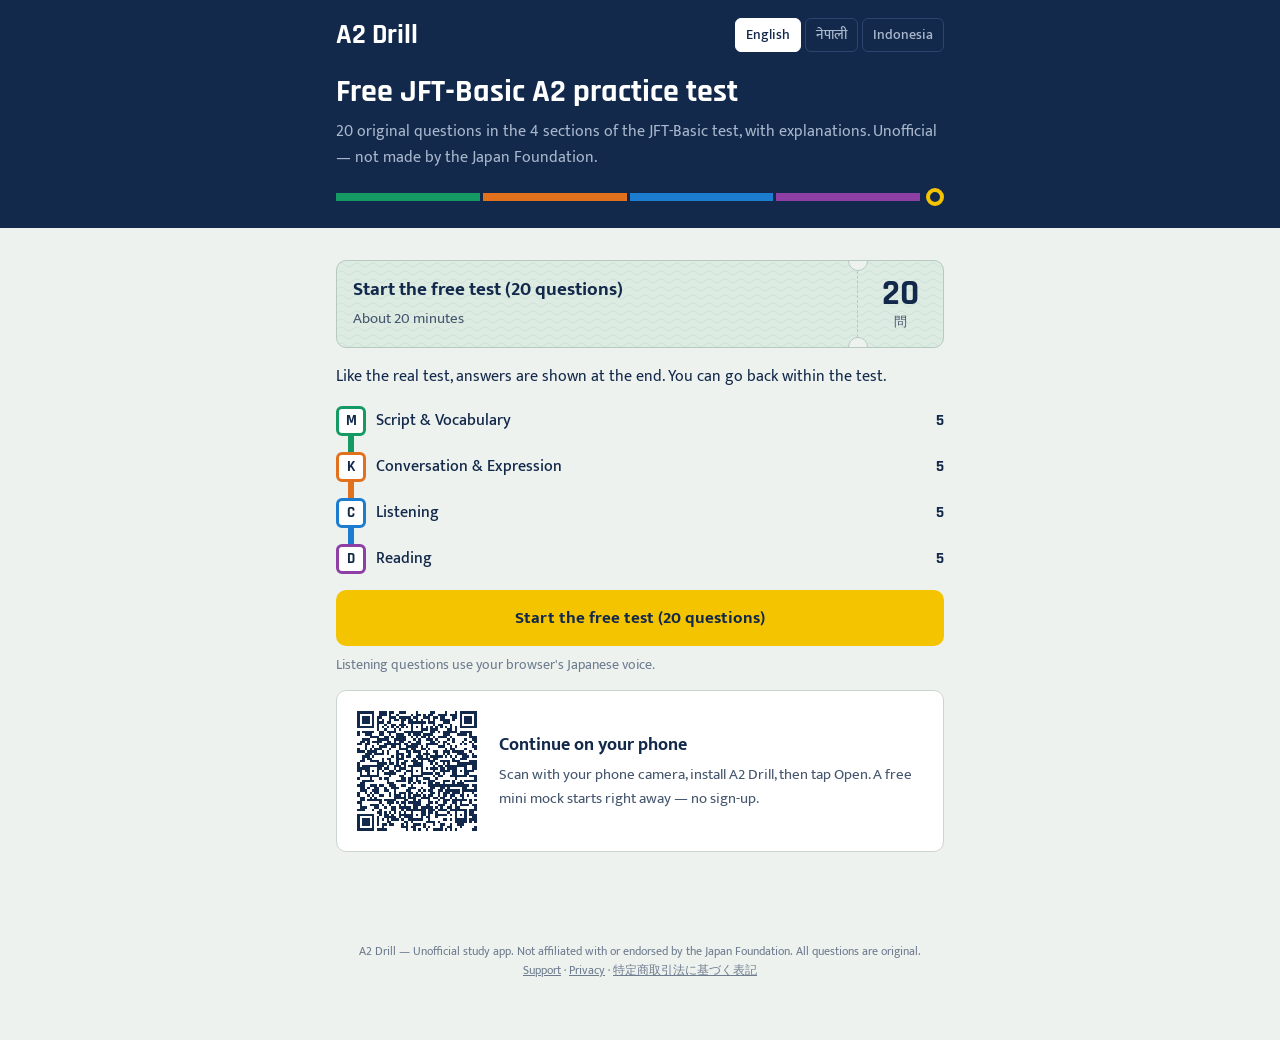
==== commit 8b89e759: "Hand-off text: 'a free mini mock starts right away'" ====
--- a/index.html
+++ b/index.html
@@ -1,4 +1,4 @@
 <!doctype html><html lang="en" data-lang="en"><head><meta charset="utf-8"><meta name="viewport" content="width=device-width,initial-scale=1">
 <title>Free JFT-Basic A2 Mock Test (Unofficial) — Japanese practice with explanations</title><meta name="description" content="Free unofficial practice test for JFT-Basic (Japanese A2): script &amp; vocabulary, conversation, listening and reading. Explanations in English, Nepali and Indonesian."><link rel="canonical" href="https://f-kudo-hub.github.io/a2-drill/">
 <link rel="alternate" hreflang="en" href="https://f-kudo-hub.github.io/a2-drill/"><link rel="alternate" hreflang="ne" href="https://f-kudo-hub.github.io/a2-drill/ne/"><link rel="alternate" hreflang="id" href="https://f-kudo-hub.github.io/a2-drill/id/"><link rel="alternate" hreflang="x-default" href="https://f-kudo-hub.github.io/a2-drill/"><meta property="og:type" content="website"><meta property="og:title" content="Free JFT-Basic A2 Mock Test (Unofficial) — Japanese practice with explanations"><meta property="og:description" content="Free unofficial practice test for JFT-Basic (Japanese A2): script &amp; vocabulary, conversation, listening and reading. Explanations in English, Nepali and Indonesian."><meta property="og:url" content="https://f-kudo-hub.github.io/a2-drill/"><meta property="og:image" content="https://f-kudo-hub.github.io/a2-drill/icon.png"><meta property="og:site_name" content="A2 Drill"><meta name="twitter:card" content="summary"><link rel="icon" href="https://f-kudo-hub.github.io/a2-drill/icon.png" type="image/png"><link rel="apple-touch-icon" href="https://f-kudo-hub.github.io/a2-drill/icon.png"><meta name="google-play-app" content="app-id=com.fkudo.jftprep"><script defer src="https://static.cloudflareinsights.com/beacon.min.js" data-cf-beacon='{"token": "a4c6e92c7e0c438e84cfaf68191612fd"}'></script><script type="application/ld+json">{"@context":"https://schema.org","@type":"Quiz","name":"Free JFT-Basic A2 practice test","description":"Free unofficial practice test for JFT-Basic (Japanese A2): script & vocabulary, conversation, listening and reading. Explanations in English, Nepali and Indonesian.","inLanguage":["ja","en"],"educationalLevel":"CEFR A2","isAccessibleForFree":true}</script><link rel="preconnect" href="https://fonts.googleapis.com"><link rel="preconnect" href="https://fonts.gstatic.com" crossorigin><link rel="stylesheet" href="https://fonts.googleapis.com/css2?family=Mukta:wght@400;500;700&family=Rajdhani:wght@600;700&display=swap">
-<meta name="theme-color" content="#13294B"><link rel="stylesheet" href="style.css"></head><body><div class="board"><div class="in"><header><span class="brand">A2 Drill</span><nav class="langs" aria-label="Language"><a href="" class="on" hreflang="en">English</a><a href="ne/" class="" hreflang="ne">नेपाली</a><a href="id/" class="" hreflang="id">Indonesia</a></nav></header><h1>Free JFT-Basic A2 practice test</h1><p class="lead">20 original questions in the 4 sections of the JFT-Basic test, with explanations. Unofficial — not made by the Japan Foundation.</p><div class="strip" aria-hidden="true"><i></i><i></i><i></i><i></i><b></b></div></div></div><div class="wrap"><div id="app"></div></div><script>window.A2_Q=[{"id":"M01","s":"moji","type":"語の意味","prompt":"きのうは <u>ひまでした</u>。","passage":"","audio":null,"choices":["しごとが たくさん ありました","しごとが ありませんでした","びょうきでした","やすみが ありませんでした"],"answer":1,"explain":{"ja":"「ひま」は、することがなくて 時間がある ようすです。だから「しごとが ありませんでした」が いちばん 近いです。「しごとが たくさん ありました」は「いそがしい」の意味で、反対です。","en":"\"Hima\" means you have free time because there is nothing to do, so \"I had no work\" is the closest. \"I had a lot of work\" means \"isogashii\" (busy), which is the opposite.","ne":"「ひま」 को अर्थ गर्ने काम नभएर समय खाली हुनु हो। त्यसैले \"काम थिएन\" (しごとが ありませんでした) सबैभन्दा नजिकको अर्थ हो। \"धेरै काम थियो\" भनेको 「いそがしい」 (व्यस्त) हो, जुन उल्टो अर्थ हो।","id":"「ひま」 artinya punya waktu luang karena tidak ada yang harus dikerjakan. Jadi \"tidak ada pekerjaan\" (しごとが ありませんでした) adalah yang paling dekat. \"Banyak pekerjaan\" berarti 「いそがしい」 (sibuk), artinya kebalikannya."}},{"id":"M02","s":"moji","type":"語の意味","prompt":"この <ruby>部屋<rt>へや</rt></ruby>は <u>せまい</u>です。","passage":"","audio":null,"choices":["おおきいです","くらいです","ちいさいです","さむいです"],"answer":2,"explain":{"ja":"「せまい」は、場所が 小さくて 広くない ことです。部屋の 話なので「ちいさいです」が 近いです。「おおきい」は 反対、「くらい」は 明るくない、「さむい」は 気温の ことです。","en":"\"Semai\" means a place is small and not spacious. Since we are talking about a room, \"chiisai\" (small) is closest. \"Ookii\" is the opposite, \"kurai\" means dark, and \"samui\" is about temperature.","ne":"「せまい」 को अर्थ ठाउँ सानो र साँघुरो हुनु हो। कोठाको कुरा भएकाले 「ちいさいです」 (सानो छ) नजिकको अर्थ हो। 「おおきい」 उल्टो अर्थ हो, 「くらい」 भनेको अँध्यारो, र 「さむい」 भनेको जाडो/चिसो।","id":"「せまい」 artinya tempatnya kecil dan tidak luas (sempit). Karena ini tentang kamar, 「ちいさいです」 (kecil) paling dekat. 「おおきい」 kebalikannya, 「くらい」 artinya gelap, dan 「さむい」 artinya dingin (suhu)."}},{"id":"M03","s":"moji","type":"語の意味","prompt":"<ruby>田中<rt>たなか</rt></ruby>さんは いま <u>るす</u>です。","passage":"","audio":null,"choices":["いえに います","ねて います","びょうきです","いえに いません"],"answer":3,"explain":{"ja":"「るす」は、家に だれも いない ことです。電話や たずねた とき「るすです」と 言います。だから「いえに いません」が 正しいです。「ねて います」は 家に いるので、意味が ちがいます。","en":"\"Rusu\" means nobody is at home. People say \"rusu desu\" when they call or visit and the person is out. So \"is not at home\" is correct. \"Is sleeping\" means the person is at home, so it is different.","ne":"「るす」 भनेको घरमा कोही नहुनु हो। फोन गर्दा वा भेट्न जाँदा मान्छे बाहिर गएको छ भने 「るすです」 भनिन्छ। त्यसैले 「いえに いません」 (घरमा हुनुहुन्न) सही हो। 「ねて います」 (सुतिरहेको) भए त घरमै हुन्छ, त्यसैले अर्थ फरक हो।","id":"「るす」 artinya tidak ada orang di rumah. Saat menelepon atau berkunjung dan orangnya sedang pergi, kita bilang 「るすです」. Jadi 「いえに いません」 (tidak ada di rumah) benar. 「ねて います」 (sedang tidur) berarti ada di rumah, jadi artinya berbeda."}},{"id":"M04","s":"moji","type":"語の意味","prompt":"この <ruby>仕事<rt>しごと</rt></ruby>は <u>かんたん</u>です。","passage":"","audio":null,"choices":["むずかしくないです","おもしろくないです","いそがしくないです","たいへんです"],"answer":0,"explain":{"ja":"「かんたん」は、やさしくて すぐ できる ことです。だから「むずかしくないです」が 同じ 意味です。「たいへん」は 反対の 意味です。「おもしろくない」「いそがしくない」は 別の ことを 言って います。","en":"\"Kantan\" means easy, something you can do quickly. So \"not difficult\" has the same meaning. \"Taihen\" (hard, tough) is the opposite. \"Not interesting\" and \"not busy\" talk about different things.","ne":"「かんたん」 को अर्थ सजिलो, छिट्टै गर्न सकिने हो। त्यसैले 「むずかしくないです」 (गाह्रो छैन) को अर्थ उही हो। 「たいへん」 (गाह्रो/कष्टकर) उल्टो अर्थ हो। 「おもしろくない」 (रमाइलो छैन) र 「いそがしくない」 (व्यस्त छैन) अर्कै कुरा हुन्।","id":"「かんたん」 artinya mudah, bisa dikerjakan dengan cepat. Jadi 「むずかしくないです」 (tidak sulit) artinya sama. 「たいへん」 (berat/repot) adalah kebalikannya. 「おもしろくない」 (tidak menarik) dan 「いそがしくない」 (tidak sibuk) membicarakan hal lain."}},{"id":"M05","s":"moji","type":"語の使い方","prompt":"「なくす」の 使い方が いちばん いい ものは どれですか。","passage":"","audio":null,"choices":["でんきを なくして ください。","かぜが なくしました。","えきで さいふを なくしました。","パンを なくして たべました。"],"answer":2,"explain":{"ja":"「なくす」は、持って いた 物が どこかへ 行って 見つからなく なる ことです。「さいふを なくしました」が 正しいです。電気は「けす」、かぜは「なおる」を 使います。","en":"\"Nakusu\" means to lose something you had, so you cannot find it. \"I lost my wallet at the station\" is correct. For lights you say \"kesu\" (turn off), and for a cold you say \"naoru\" (get better).","ne":"「なくす」 भनेको आफूसँग भएको चीज हराउनु, भेट्न नसक्नु हो। 「さいふを なくしました」 (पर्स हरायो) सही हो। बत्तीको लागि 「けす」 (निभाउनु), रुघाखोकीको लागि 「なおる」 (निको हुनु) प्रयोग गरिन्छ।","id":"「なくす」 artinya kehilangan barang yang tadinya dimiliki sehingga tidak bisa ditemukan. 「さいふを なくしました」 (dompet saya hilang) benar. Untuk lampu dipakai 「けす」 (mematikan), dan untuk masuk angin/flu dipakai 「なおる」 (sembuh)."}},{"id":"K01","s":"kaiwa","type":"文法","prompt":"きのう、<ruby>駅<rt>えき</rt></ruby>の 近くの スーパー（　）やさいを 買いました。","passage":"","audio":null,"choices":["に","を","で","が"],"answer":2,"explain":{"ja":"何かを する 場所には「で」を 使います。「スーパーで 買いました」が 正しいです。「に」は 行く 先や ある 場所（スーパーに 行きます）に 使います。","en":"Use \"de\" for the place where you do an action: \"I bought it at (de) the supermarket.\" \"Ni\" is for a destination or where something exists, as in \"supaa ni ikimasu\" (I go to the supermarket).","ne":"कुनै काम गर्ने ठाउँ जनाउन 「で」 प्रयोग गरिन्छ। 「スーパーで 買いました」 (सुपरमार्केटमा किनेँ) सही हो। 「に」 जाने ठाउँ वा कुनै चीज भएको ठाउँ जनाउन प्रयोग हुन्छ, जस्तै 「スーパーに 行きます」 (सुपरमार्केट जान्छु)।","id":"Untuk tempat melakukan suatu kegiatan dipakai 「で」. 「スーパーで 買いました」 (membeli di supermarket) benar. 「に」 dipakai untuk tujuan pergi atau tempat sesuatu berada, misalnya 「スーパーに 行きます」 (pergi ke supermarket)."}},{"id":"K02","s":"kaiwa","type":"文法","prompt":"すみません、ここで しゃしんを（　）も いいですか。","passage":"","audio":null,"choices":["とって","とる","とった","とり"],"answer":0,"explain":{"ja":"「〜ても いいですか」は、してよいか 聞く ときの 形です。動詞は て形に するので「とって も いいですか」です。ほかの 形は「も いいですか」に つながりません。","en":"\"... te mo ii desu ka\" is how you ask for permission. The verb takes the te-form, so it is \"totte mo ii desu ka\" (May I take a photo?). The other forms cannot connect to \"mo ii desu ka\".","ne":"「〜ても いいですか」 अनुमति माग्दा प्रयोग हुने रूप हो। क्रियालाई て-रूपमा राखिन्छ, त्यसैले 「とって も いいですか」 (फोटो खिच्न मिल्छ?) हुन्छ। अरू रूपहरू 「も いいですか」 सँग जोडिँदैनन्।","id":"「〜ても いいですか」 adalah bentuk untuk meminta izin. Kata kerjanya memakai bentuk -te, jadi 「とって も いいですか」 (bolehkah saya memotret?). Bentuk lain tidak bisa disambung dengan 「も いいですか」."}},{"id":"K03","s":"kaiwa","type":"文法","prompt":"あしたは <ruby>仕事<rt>しごと</rt></ruby>が（　）から、パーティーに 行けません。","passage":"","audio":null,"choices":["あって","あれば","あったら","ある"],"answer":3,"explain":{"ja":"理由を 言う「から」の 前は、ふつう形（ある）か ていねい形（あります）に します。「あるから」が 正しいです。「あって」「あれば」「あったら」は「から」の 前に 置けません。","en":"Before \"kara\" (because), use the plain form (aru) or the polite form (arimasu). So \"aru kara\" is correct. \"Atte\", \"areba\" and \"attara\" cannot come before \"kara\".","ne":"कारण बताउने 「から」 (किनभने) अगाडि साधारण रूप (ある) वा विनम्र रूप (あります) राखिन्छ। त्यसैले 「あるから」 सही हो। 「あって」, 「あれば」, 「あったら」 लाई 「から」 अगाडि राख्न मिल्दैन।","id":"Sebelum 「から」 (karena) dipakai bentuk biasa (ある) atau bentuk sopan (あります). Jadi 「あるから」 benar. 「あって」, 「あれば」, dan 「あったら」 tidak bisa diletakkan sebelum 「から」."}},{"id":"K04","s":"kaiwa","type":"文法","prompt":"この くすりは、ごはんを（　）あとで のんで ください。","passage":"","audio":null,"choices":["たべる","たべた","たべて","たべない"],"answer":1,"explain":{"ja":"「〜た あとで」は、あることが 終わってから 次の ことを する ときの 形です。動詞は た形に します。「たべた あとで」は「食事の 後で」と 同じ 意味です。くすりの 袋に よく 書いて あります。","en":"\"... ta ato de\" means \"after doing ...\". The verb takes the ta-form: \"tabeta ato de\" (after eating). This is often written on medicine bags in Japan.","ne":"「〜た あとで」 भनेको एउटा काम सकिएपछि अर्को काम गर्दा प्रयोग हुने रूप हो। क्रियालाई た-रूपमा राखिन्छ: 「たべた あとで」 (खाना खाइसकेपछि)। जापानमा औषधिको खाममा यो प्रायः लेखिएको हुन्छ।","id":"「〜た あとで」 artinya \"setelah melakukan …\". Kata kerjanya memakai bentuk -ta: 「たべた あとで」 (setelah makan). Kalimat ini sering tertulis di kantong obat di Jepang."}},{"id":"K05","s":"kaiwa","type":"文法","prompt":"<ruby>毎日<rt>まいにち</rt></ruby> れんしゅうして、カタカナが（　）ように なりました。","passage":"","audio":null,"choices":["読める","読む","読んで","読みたい"],"answer":0,"explain":{"ja":"「〜ように なりました」は、前は できなかった ことが できるように 変わった ことを 言います。「カタカナが」の「が」には 可能の 形「読める」が 合います。「カタカナが 読む」とは 言いません。","en":"\"... you ni narimashita\" means something changed and now you can do it. With \"katakana ga\", the potential form \"yomeru\" (can read) fits. You do not say \"katakana ga yomu\".","ne":"「〜ように なりました」 ले पहिले गर्न नसकेको कुरा अहिले गर्न सक्ने भयो भन्ने परिवर्तन बताउँछ। 「カタカナが」 को 「が」 सँग सक्ने रूप 「読める」 (पढ्न सक्नु) मिल्छ। 「カタカナが 読む」 भनिँदैन।","id":"「〜ように なりました」 menyatakan perubahan: dulu tidak bisa, sekarang bisa. Dengan 「カタカナが」, bentuk potensial 「読める」 (bisa membaca) yang cocok. Kita tidak mengatakan 「カタカナが 読む」."}},{"id":"C01","s":"choukai","type":"会話の聞き取り","prompt":"男の人は、あした何時に来ますか。","passage":"","audio":[{"who":"F","ja":"アリさん、あしたのシフトですが、朝9時からでしたよね。"},{"who":"M","ja":"はい、9時からです。"},{"who":"F","ja":"すみません、10時からに変えてもいいですか。9時は田中さんが来ますから。"},{"who":"M","ja":"わかりました。じゃあ、10時に来ます。"}],"choices":["8時","9時","10時","11時"],"answer":2,"explain":{"ja":"はじめは9時からの予定でしたが、女の人が「10時からに変えてもいいですか」と聞き、男の人は「10時に来ます」と答えています。9時は田中さんが来る時間です。","en":"At first his shift started at 9:00, but the woman asks, \"Can I change it to 10:00?\" and he answers, \"Then I'll come at 10.\" 9:00 is when Tanaka-san comes, not him.","ne":"सुरुमा उनको सिफ्ट बिहान ९ बजेबाट थियो, तर महिलाले \"१० बजेबाट परिवर्तन गर्न मिल्छ?\" भनेर सोध्छिन्, र पुरुषले \"त्यसो भए १० बजे आउँछु\" भन्छन्। ९ बजे तानाका-सान आउनुहुन्छ।","id":"Awalnya sif dia mulai jam 9, tetapi si perempuan bertanya \"Boleh diganti jadi mulai jam 10?\" dan si laki-laki menjawab \"Baik, saya datang jam 10.\" Jam 9 adalah waktu Tanaka-san datang."}},{"id":"C02","s":"choukai","type":"会話の聞き取り","prompt":"男の人は、何を買いますか。","passage":"","audio":[{"who":"F","ja":"帰りに、スーパーで牛乳を買ってきてくれる？"},{"who":"M","ja":"いいよ。たまごは？"},{"who":"F","ja":"たまごはまだあるから、いらない。あ、パンもおねがい。"},{"who":"M","ja":"牛乳とパンだね。"}],"choices":["牛乳とたまご","牛乳とパン","たまごとパン","パンだけ"],"answer":1,"explain":{"ja":"女の人は「たまごはまだあるから、いらない」と言い、そのあと「パンもおねがい」と言っています。最後に男の人が「牛乳とパンだね」とまとめています。","en":"The woman says eggs are not needed (\"we still have eggs\"), then adds \"bread too, please.\" The man sums it up: \"Milk and bread.\"","ne":"महिलाले \"अण्डा अझै छ, चाहिँदैन\" भन्छिन्, अनि \"पाउरोटी पनि ल्याइदेऊ\" थप्छिन्। अन्तमा पुरुषले \"दूध र पाउरोटी, हैन?\" भनेर दोहोर्याउँछन्।","id":"Si perempuan bilang telur tidak perlu karena masih ada, lalu menambahkan \"roti juga, ya.\" Di akhir si laki-laki menyimpulkan: \"Susu dan roti, ya.\""}},{"id":"C03","s":"choukai","type":"会話の聞き取り","prompt":"男の人は、このあと まず何をしますか。","passage":"","audio":[{"who":"F","ja":"リンさん、山田さんのお茶、もう持っていきましたか。"},{"who":"M","ja":"いいえ、まだです。今から持っていきます。"},{"who":"F","ja":"あ、山田さんは今おふろです。先に、木村さんにお水を持っていってください。"},{"who":"M","ja":"はい、わかりました。"}],"choices":["山田さんにお茶を持っていく","山田さんをおふろにつれていく","木村さんにお茶を持っていく","木村さんにお水を持っていく"],"answer":3,"explain":{"ja":"山田さんは今おふろに入っているので、女の人は「先に、木村さんにお水を持っていってください」と言っています。「先に」は「まず」と同じ意味です。木村さんに持っていくのはお茶ではなく、お水です。","en":"Yamada-san is in the bath now, so the woman says, \"First, take water to Kimura-san.\" 先に means \"first / before that.\" What goes to Kimura-san is water, not tea.","ne":"यामादा-सान अहिले नुहाउँदै हुनुहुन्छ, त्यसैले महिलाले \"पहिले किमुरा-सानलाई पानी लगिदिनुहोस्\" भन्छिन्। 先に को अर्थ \"पहिले\" हो। किमुरा-सानलाई चिया होइन, पानी लैजाने हो।","id":"Yamada-san sedang mandi, jadi si perempuan berkata \"Lebih dulu, bawakan air untuk Kimura-san.\" 先に artinya \"lebih dulu\". Yang dibawa ke Kimura-san adalah air, bukan teh."}},{"id":"C04","s":"choukai","type":"会話の聞き取り","prompt":"二人は、どこで会いますか。","passage":"","audio":[{"who":"M","ja":"日曜日、駅の前で11時に会いましょう。"},{"who":"F","ja":"ごめん、駅の前は人が多いから、駅の中の本屋の前はどう？"},{"who":"M","ja":"いいよ。じゃあ、本屋の前で。"}],"choices":["駅の中の本屋の前","駅の前","本屋の中","駅の近くの公園"],"answer":0,"explain":{"ja":"男の人は「駅の前」と言いましたが、女の人が「駅の中の本屋の前はどう？」と言い直し、男の人は「いいよ」と答えています。「本屋の中」ではなく「本屋の前」です。","en":"The man first suggests \"in front of the station,\" but the woman proposes \"in front of the bookstore inside the station,\" and he agrees. It is in front of the bookstore, not inside it.","ne":"पुरुषले सुरुमा \"स्टेसनको अगाडि\" भने, तर महिलाले \"स्टेसनभित्रको किताब पसलको अगाडि कस्तो?\" भनिन्, र पुरुषले \"हुन्छ\" भने। किताब पसलभित्र होइन, अगाडि हो।","id":"Awalnya si laki-laki bilang \"di depan stasiun\", tetapi si perempuan mengusulkan \"di depan toko buku di dalam stasiun\", dan dia setuju. Tempatnya di depan toko buku, bukan di dalamnya."}},{"id":"C05","s":"choukai","type":"会話の聞き取り","prompt":"男の人は、何曜日に休みますか。","passage":"","audio":[{"who":"M","ja":"店長、来週の水曜日、休んでもいいですか。病院に行きたいんです。"},{"who":"F","ja":"水曜日はちょっと、人が少ないんです。木曜日はどうですか。"},{"who":"M","ja":"木曜日でもだいじょうぶです。"},{"who":"F","ja":"じゃあ、木曜日に休んでください。"}],"choices":["月曜日","火曜日","水曜日","木曜日"],"answer":3,"explain":{"ja":"男の人は水曜日に休みたいと言いましたが、店長は「水曜日はちょっと…」と言って断り、「木曜日はどうですか」と聞いています。最後に「木曜日に休んでください」と決まりました。「ちょっと…」は、はっきり言わない断り方です。","en":"He asks for Wednesday off, but the manager says \"Wednesday is a bit...\" (a soft way of saying no) and suggests Thursday. In the end she says, \"Take Thursday off.\"","ne":"उनले बुधबार बिदा माग्छन्, तर पसलकी म्यानेजरले \"बुधबार अलि...\" भनेर नम्र तरिकाले अस्वीकार गर्छिन् र बिहीबार कस्तो भनेर सोध्छिन्। अन्तमा \"बिहीबार बिदा लिनुहोस्\" भन्ने तय हुन्छ।","id":"Dia minta libur hari Rabu, tetapi manajer berkata \"Rabu agak...\" (cara halus untuk menolak) dan menawarkan hari Kamis. Akhirnya diputuskan \"Silakan libur hari Kamis.\""}},{"id":"D01","s":"dokkai","type":"掲示・案内の読み取り","prompt":"水曜日の午後3時に、この病院へ行きたいです。正しいのはどれですか。","passage":"さくら<ruby>内科<rt>ないか</rt></ruby><br>【<ruby>診療時間<rt>しんりょうじかん</rt></ruby>】<br>月・火・木・金　9:00〜12:00／15:00〜18:00<br>水・土　9:00〜12:00<br>日・<ruby>祝日<rt>しゅくじつ</rt></ruby>　休み","audio":null,"choices":["水曜日の午後は休みなので、行けない","水曜日は午後6時までやっている","水曜日は午前も午後もやっている","<ruby>予約<rt>よやく</rt></ruby>をすれば、午後も行ける"],"answer":0,"explain":{"ja":"水曜日は「9:00〜12:00」だけで、午後の時間が書いてありません。だから午後3時には行けません。予約のことは、どこにも書いてありません。","en":"On Wednesday the clinic is open only 9:00–12:00; no afternoon hours are listed. So you cannot go at 3 p.m. Nothing is written about reservations.","ne":"बुधबार ९:०० देखि १२:०० सम्म मात्र खुला छ; दिउँसोको समय लेखिएको छैन। त्यसैले दिउँसो ३ बजे जान सकिँदैन। बुकिङ (予約) को बारेमा कहीँ पनि लेखिएको छैन।","id":"Hari Rabu klinik hanya buka jam 9.00–12.00; jam sore tidak tertulis. Jadi Anda tidak bisa datang jam 3 sore. Tentang reservasi (予約) tidak ditulis sama sekali."}},{"id":"D02","s":"dokkai","type":"掲示・案内の読み取り","prompt":"ペットボトルは、いつ出しますか。","passage":"ごみの出し方（さくら<ruby>寮<rt>りょう</rt></ruby>）<br>・もえるごみ：火曜日・金曜日<br>・もえないごみ：第1水曜日<br>・ペットボトル：毎週木曜日<br>・かん・びん：第3水曜日<br>※朝8時までに、寮の前のごみ<ruby>置<rt>お</rt></ruby>き場に出してください。","audio":null,"choices":["火曜日と金曜日の朝8時まで","毎週木曜日の朝8時まで","第1水曜日の朝8時まで","第3水曜日の夜"],"answer":1,"explain":{"ja":"「ペットボトル：毎週木曜日」と書いてあります。そして、下の※に「朝8時までに」とあるので、毎週木曜日の朝8時までです。火曜日・金曜日は「もえるごみ」の日です。","en":"The notice says \"PET bottles: every Thursday,\" and the note (※) at the bottom says \"by 8 a.m.\" So it is every Thursday by 8 a.m. Tuesday and Friday are for burnable garbage.","ne":"सूचनामा \"पेट बोतल: हरेक बिहीबार\" लेखिएको छ, र तलको ※ मा \"बिहान ८ बजेभित्र\" लेखिएको छ। त्यसैले हरेक बिहीबार बिहान ८ बजेभित्र फाल्ने हो। मंगलबार र शुक्रबार बल्ने फोहोरको दिन हो।","id":"Di pengumuman tertulis \"Botol PET: setiap hari Kamis,\" dan catatan (※) di bawah menulis \"sebelum jam 8 pagi.\" Jadi setiap Kamis sebelum jam 8 pagi. Selasa dan Jumat untuk sampah yang bisa dibakar."}},{"id":"D03","s":"dokkai","type":"掲示・案内の読み取り","prompt":"アリさんが朝7時から働く日は、いつですか。","passage":"10月 第2週のシフト<br>月：グエン（朝）・アリ（昼）<br>火：グエン（朝）・サリ（昼）<br>水：アリ（朝）・サリ（昼）<br>木：アリ（朝）・グエン（昼）<br>金：サリ（朝）・グエン（昼）<br>土：サリ（朝）・アリ（昼）<br>日：グエン（朝）・アリ（昼）<br>朝＝7:00〜15:00　昼＝12:00〜20:00","audio":null,"choices":["月曜日と日曜日","土曜日と日曜日","水曜日と木曜日","木曜日と金曜日"],"answer":2,"explain":{"ja":"「朝＝7:00〜15:00」なので、「アリ（朝）」と書いてある日をさがします。水曜日と木曜日です。月・土・日は「アリ（昼）」なので、12時からです。","en":"\"朝 (morning) = 7:00–15:00,\" so look for the days marked アリ（朝）: Wednesday and Thursday. On Monday, Saturday and Sunday Ali works 昼 (from 12:00).","ne":"\"朝 (बिहान) = ७:०० देखि १५:००\" भएकाले \"アリ（朝）\" लेखिएका दिन खोज्नुहोस्: बुधबार र बिहीबार। सोमबार, शनिबार र आइतबार अलीको 昼 (१२ बजेदेखि) सिफ्ट हो।","id":"\"朝 (pagi) = 7.00–15.00,\" jadi cari hari yang tertulis アリ（朝）: Rabu dan Kamis. Pada Senin, Sabtu, dan Minggu Ali masuk sif 昼 (mulai jam 12)."}},{"id":"D04","s":"dokkai","type":"掲示・案内の読み取り","prompt":"病院でもらった<ruby>薬<rt>くすり</rt></ruby>のふくろです。この薬は、1日に全部で<ruby>何錠<rt>なんじょう</rt></ruby>飲みますか。","passage":"【飲み<ruby>薬<rt>ぐすり</rt></ruby>】<br>1日3回　<ruby>食後<rt>しょくご</rt></ruby>に飲んでください。<br>1回に2<ruby>錠<rt>じょう</rt></ruby><br>※ねる前には飲まないでください。<br>※5日分あります。","audio":null,"choices":["2錠","3錠","5錠","6錠"],"answer":3,"explain":{"ja":"「1日3回」「1回に2錠」なので、3×2で1日に6錠です。「5日分」は何日飲むかで、1日の数ではありません。「食後」はごはんを食べたあとという意味です。","en":"\"3 times a day\" and \"2 tablets each time,\" so 3 × 2 = 6 tablets a day. \"5日分\" means it is enough for 5 days, not the number per day. 食後 means \"after meals.\"","ne":"\"दिनको ३ पटक\" र \"एक पटकमा २ चक्की\" भएकाले ३ × २ = दिनमा ६ चक्की। \"5日分\" भनेको ५ दिनलाई पुग्ने औषधि हो, दिनको संख्या होइन। 食後 को अर्थ \"खाना खाएपछि\" हो।","id":"\"3 kali sehari\" dan \"sekali minum 2 tablet,\" jadi 3 × 2 = 6 tablet sehari. \"5日分\" artinya cukup untuk 5 hari, bukan jumlah per hari. 食後 artinya \"sesudah makan\"."}},{"id":"D05","s":"dokkai","type":"掲示・案内の読み取り","prompt":"10月17日（土）の教室に行きたいです。いつまでに電話をしますか。","passage":"やさしい<ruby>日本語教室<rt>きょうしつ</rt></ruby><br>日時：毎週土曜日　10:00〜11:30<br>場所：<ruby>市民<rt>しみん</rt></ruby>センター　3階　<ruby>会議室<rt>かいぎしつ</rt></ruby><br>お金：<ruby>無料<rt>むりょう</rt></ruby><br><ruby>申<rt>もう</rt></ruby>し<ruby>込<rt>こ</rt></ruby>み：その週の水曜日までに、電話でお願いします。<br>電話：000-1234-5678","audio":null,"choices":["10月10日（土）","10月14日（水）","10月16日（金）","10月17日（土）"],"answer":1,"explain":{"ja":"申し込みは「その週の水曜日までに」です。10月17日（土）と同じ週の水曜日は、10月14日です。教室の日（土曜日）の3日前と考えるとわかりやすいです。","en":"You must apply \"by Wednesday of that week.\" For the class on Saturday, October 17, that Wednesday is October 14 (three days before the class).","ne":"आवेदन \"त्यही हप्ताको बुधबारसम्म\" गर्नुपर्छ। अक्टोबर १७ (शनिबार) को कक्षाको लागि त्यो बुधबार अक्टोबर १४ हो (कक्षाभन्दा ३ दिन अघि)।","id":"Pendaftaran harus \"paling lambat hari Rabu minggu itu.\" Untuk kelas hari Sabtu, 17 Oktober, hari Rabu itu adalah 14 Oktober (tiga hari sebelum kelas)."}}];window.A2_T={"sections":{"moji":"Script & Vocabulary","kaiwa":"Conversation & Expression","choukai":"Listening","dokkai":"Reading"},"types":{"語の意味":"Word meaning","語の使い方":"How a word is used","漢字の読み":"Reading kanji","漢字の意味と用法":"Kanji meaning and use","文法":"Grammar","会話の表現":"Expressions in conversation","会話の聞き取り":"Listening to conversations","店・公共機関での聞き取り":"Listening at shops and public places","アナウンス・指示の聞き取り":"Announcements and instructions","掲示・案内の読み取り":"Finding information in notices","手紙・メッセージの読み取り":"Reading letters and messages"},"play":"Play audio","playing":"Playing…","correct":"Correct!","wrong":"Not quite","answerIs":"Answer: {a}","showJa":"Show Japanese explanation","next":"Next","finish":"Finish","mockIntro":"Like the real test, answers are shown at the end. You can go back within the test."};window.A2_I={"語の意味":{"ja":"＿＿の ことばと だいたい 同じ いみの ものを えらんで ください。","en":"Choose the answer closest in meaning to the underlined words.","ne":"रेखाङ्कित शब्दसँग मिल्दोजुल्दो अर्थ भएको उत्तर छान्नुहोस्।","id":"Pilih jawaban yang artinya paling mirip dengan kata yang digarisbawahi."},"語の使い方":{"ja":"ことばの 使い方が いちばん いい ものを えらんで ください。","en":"Choose the sentence that uses the word correctly.","ne":"शब्द सही तरिकाले प्रयोग भएको वाक्य छान्नुहोस्।","id":"Pilih kalimat yang menggunakan kata itu dengan benar."},"漢字の読み":{"ja":"＿＿の 漢字の 読み方を えらんで ください。","en":"Choose the correct reading of the underlined kanji.","ne":"रेखाङ्कित खान्जीको सही पढाइ छान्नुहोस्।","id":"Pilih cara baca yang benar untuk kanji yang digarisbawahi."},"漢字の意味と用法":{"ja":"＿＿の ことばを 漢字で 書くと どれですか。","en":"Choose the correct kanji for the underlined word.","ne":"रेखाङ्कित शब्दको सही खान्जी छान्नुहोस्।","id":"Pilih kanji yang benar untuk kata yang digarisbawahi."},"文法":{"ja":"（　）に 入る ものを えらんで ください。","en":"Choose the best answer for the blank.","ne":"खाली ठाउँमा मिल्ने उत्तर छान्नुहोस्।","id":"Pilih jawaban yang paling tepat untuk bagian yang kosong."},"会話の表現":{"ja":"（　）に 入る いちばん いい ことばを えらんで ください。","en":"Choose the most suitable words for the conversation.","ne":"कुराकानीमा सबैभन्दा उपयुक्त शब्द छान्नुहोस्।","id":"Pilih ungkapan yang paling cocok untuk percakapan itu."},"会話の聞き取り":{"ja":"会話を 聞いて、答えを えらんで ください。","en":"Listen to the conversation and choose the answer.","ne":"कुराकानी सुनेर उत्तर छान्नुहोस्।","id":"Dengarkan percakapan, lalu pilih jawabannya."},"店・公共機関での聞き取り":{"ja":"店や <ruby>役所<rt>やくしょ</rt></ruby>などでの 会話を 聞いて、答えを えらんで ください。","en":"Listen to the conversation at a shop or public office and choose the answer.","ne":"पसल वा कार्यालयको कुराकानी सुनेर उत्तर छान्नुहोस्।","id":"Dengarkan percakapan di toko atau kantor, lalu pilih jawabannya."},"アナウンス・指示の聞き取り":{"ja":"アナウンスや <ruby>説明<rt>せつめい</rt></ruby>を 聞いて、答えを えらんで ください。","en":"Listen to the announcement or instructions and choose the answer.","ne":"घोषणा वा निर्देशन सुनेर उत्तर छान्नुहोस्।","id":"Dengarkan pengumuman atau instruksi, lalu pilih jawabannya."},"掲示・案内の読み取り":{"ja":"お知らせを 読んで、答えを えらんで ください。","en":"Read the notice and choose the answer.","ne":"सूचना पढेर उत्तर छान्नुहोस्।","id":"Baca pengumuman itu, lalu pilih jawabannya."},"手紙・メッセージの読み取り":{"ja":"メッセージを 読んで、答えを えらんで ください。","en":"Read the message and choose the answer.","ne":"सन्देश पढेर उत्तर छान्नुहोस्।","id":"Baca pesan itu, lalu pilih jawabannya."}};window.A2_P={"title":"Free JFT-Basic A2 Mock Test (Unofficial) — Japanese practice with explanations","desc":"Free unofficial practice test for JFT-Basic (Japanese A2): script & vocabulary, conversation, listening and reading. Explanations in English, Nepali and Indonesian.","h1":"Free JFT-Basic A2 practice test","lead":"20 original questions in the 4 sections of the JFT-Basic test, with explanations. Unofficial — not made by the Japan Foundation.","start":"Start the free test (20 questions)","app":"Get all 60 questions on iPhone","appSoon":"iPhone app: coming soon","android":"Get all 60 questions on Android (Google Play)","score":"Your score","again":"Try again","minutes":"About 20 minutes","voice":"Listening questions use your browser's Japanese voice.","phone":"Continue on your phone","scan":"Scan with your phone camera, install A2 Drill, then tap Open. A free 20-minute mock starts right away — no sign-up.","weak":"Your weakest part: {s}. Practise it in the app, with explanations in your language.","open":"After installing, tap Open — the free mock starts right away.","appUrl":"","playUrl":"https://play.google.com/store/apps/details?id=com.fkudo.jftprep&referrer=utm_source%3Da2-site%26utm_medium%3Dweb%26utm_campaign%3Den","qr":"<svg xmlns=\"http://www.w3.org/2000/svg\" viewBox=\"0 0 51 51\" shape-rendering=\"crispEdges\"><path fill=\"#FFFFFF\" d=\"M0 0h51v51H0z\"/><path stroke=\"#13294B\" d=\"M1 1.5h7m2 0h3m1 0h2m2 0h3m4 0h1m5 0h2m4 0h1m3 0h1m1 0h7M1 2.5h1m5 0h1m2 0h3m1 0h1m2 0h1m5 0h1m1 0h2m1 0h1m1 0h2m2 0h4m1 0h3m1 0h1m5 0h1M1 3.5h1m1 0h3m1 0h1m1 0h2m3 0h3m1 0h5m1 0h2m2 0h3m1 0h2m1 0h2m3 0h2m1 0h1m1 0h3m1 0h1M1 4.5h1m1 0h3m1 0h1m1 0h1m1 0h1m2 0h1m1 0h2m1 0h2m1 0h2m1 0h1m1 0h1m2 0h1m1 0h1m2 0h4m1 0h1m2 0h1m1 0h3m1 0h1M1 5.5h1m1 0h3m1 0h1m1 0h3m1 0h2m4 0h1m2 0h7m1 0h3m3 0h3m4 0h1m1 0h3m1 0h1M1 6.5h1m5 0h1m1 0h1m2 0h1m2 0h2m1 0h3m2 0h1m3 0h1m4 0h1m1 0h2m3 0h1m3 0h1m5 0h1M1 7.5h7m1 0h1m1 0h1m1 0h1m1 0h1m1 0h1m1 0h1m1 0h1m1 0h1m1 0h1m1 0h1m1 0h1m1 0h1m1 0h1m1 0h1m1 0h1m1 0h1m1 0h1m1 0h7M9 8.5h1m2 0h1m3 0h1m1 0h1m4 0h1m3 0h3m1 0h3m4 0h2m1 0h1M1 9.5h1m1 0h5m2 0h2m1 0h4m3 0h8m3 0h2m1 0h1m1 0h6m1 0h5M1 10.5h1m2 0h3m3 0h2m2 0h1m2 0h3m2 0h1m1 0h3m1 0h4m4 0h3m3 0h4m1 0h1M6 11.5h4m2 0h2m1 0h1m1 0h4m2 0h1m1 0h1m1 0h2m1 0h1m1 0h1m1 0h4m1 0h1m7 0h3M3 12.5h3m3 0h5m2 0h5m3 0h1m1 0h1m2 0h3m1 0h1m4 0h1m1 0h1m4 0h1m2 0h2M2 13.5h2m1 0h1m1 0h4m2 0h2m1 0h1m1 0h2m2 0h1m2 0h2m4 0h2m1 0h1m1 0h2m2 0h1m3 0h1m2 0h1m1 0h1M1 14.5h2m1 0h2m3 0h1m2 0h7m1 0h2m1 0h4m2 0h5m2 0h1m1 0h1m4 0h1m1 0h1m2 0h1M4 15.5h1m2 0h1m2 0h3m2 0h2m1 0h1m2 0h5m1 0h1m1 0h1m4 0h3m2 0h1m1 0h1m6 0h2M1 16.5h1m2 0h1m1 0h1m1 0h3m3 0h1m3 0h4m1 0h2m2 0h2m1 0h1m6 0h1m1 0h2m4 0h1m3 0h1M1 17.5h3m1 0h4m2 0h1m1 0h1m3 0h1m3 0h2m1 0h3m2 0h1m2 0h2m2 0h3m1 0h5m2 0h1M4 18.5h3m1 0h4m1 0h1m3 0h3m2 0h1m3 0h1m1 0h3m2 0h1m2 0h1m1 0h1m3 0h4m2 0h1M3 19.5h3m1 0h1m7 0h1m1 0h1m1 0h1m1 0h2m2 0h3m1 0h1m1 0h5m1 0h1m1 0h1m1 0h1m2 0h3m1 0h2M3 20.5h1m1 0h2m4 0h1m1 0h2m2 0h3m4 0h1m1 0h5m1 0h2m6 0h1m2 0h3M2 21.5h2m2 0h4m1 0h1m2 0h1m2 0h1m2 0h2m1 0h3m1 0h1m2 0h3m2 0h4m1 0h3m4 0h3M1 22.5h1m7 0h4m1 0h2m1 0h1m1 0h2m3 0h4m3 0h1m1 0h1m2 0h1m1 0h1m3 0h8M1 23.5h1m1 0h9m1 0h1m2 0h3m1 0h1m1 0h6m4 0h1m1 0h2m1 0h9m2 0h2M1 24.5h5m3 0h2m1 0h2m2 0h1m1 0h3m2 0h1m3 0h1m1 0h1m1 0h3m1 0h2m1 0h4m3 0h1m2 0h2M1 25.5h2m1 0h2m1 0h1m1 0h1m1 0h1m2 0h2m1 0h2m2 0h3m1 0h1m1 0h1m4 0h1m2 0h4m1 0h2m1 0h1m1 0h4M2 26.5h1m2 0h1m3 0h1m2 0h5m3 0h1m2 0h1m3 0h5m1 0h2m1 0h1m3 0h2m3 0h2M2 27.5h8m4 0h1m3 0h2m3 0h5m4 0h1m1 0h2m3 0h7m1 0h3M1 28.5h1m4 0h1m3 0h1m1 0h2m5 0h2m1 0h2m1 0h1m2 0h3m2 0h1m7 0h1m7 0h1M3 29.5h5m5 0h1m3 0h4m1 0h2m1 0h2m3 0h3m3 0h3m1 0h1m2 0h1m1 0h5M2 30.5h2m9 0h3m6 0h1m1 0h1m1 0h1m1 0h1m1 0h2m1 0h2m1 0h1m3 0h1m1 0h3M1 31.5h3m2 0h3m1 0h2m2 0h3m2 0h2m2 0h1m6 0h17m1 0h2M2 32.5h2m1 0h1m2 0h2m2 0h1m2 0h3m4 0h3m2 0h1m3 0h2m2 0h2m1 0h1m5 0h2m3 0h1M2 33.5h3m2 0h3m2 0h2m2 0h1m4 0h2m3 0h1m1 0h1m1 0h2m2 0h2m1 0h6m1 0h6M1 34.5h1m2 0h1m1 0h1m1 0h2m4 0h1m1 0h1m1 0h3m1 0h2m1 0h1m1 0h1m3 0h2m1 0h1m1 0h3m1 0h3m1 0h1m3 0h1M1 35.5h1m3 0h1m1 0h1m2 0h2m2 0h1m1 0h3m1 0h1m1 0h1m1 0h3m1 0h1m1 0h2m2 0h1m1 0h2m1 0h2m2 0h2m1 0h1m2 0h1M2 36.5h2m2 0h1m1 0h1m7 0h5m1 0h3m2 0h4m1 0h2m1 0h2m2 0h1m1 0h1m2 0h1M2 37.5h2m1 0h6m1 0h5m3 0h2m2 0h1m1 0h1m3 0h1m3 0h1m1 0h3m1 0h6m1 0h1m1 0h1M1 38.5h2m7 0h1m2 0h3m1 0h1m1 0h2m1 0h5m3 0h2m1 0h1m2 0h2m2 0h2m1 0h1m3 0h1M2 39.5h1m3 0h4m1 0h1m2 0h1m3 0h1m1 0h1m3 0h3m2 0h2m3 0h3m2 0h1m1 0h1m1 0h4m1 0h2M2 40.5h3m3 0h2m2 0h1m2 0h2m1 0h5m1 0h2m1 0h5m1 0h1m1 0h1m2 0h2m1 0h2m6 0h1M1 41.5h3m3 0h1m2 0h1m4 0h2m2 0h1m1 0h8m1 0h3m1 0h4m1 0h7m1 0h3M9 42.5h2m1 0h1m1 0h1m1 0h1m1 0h1m1 0h1m2 0h1m3 0h2m1 0h2m1 0h1m4 0h1m2 0h1m3 0h1m1 0h2M1 43.5h7m2 0h1m1 0h2m1 0h1m2 0h6m1 0h1m1 0h2m1 0h1m2 0h5m1 0h1m1 0h1m1 0h1m1 0h1m1 0h3M1 44.5h1m5 0h1m1 0h1m2 0h5m1 0h1m1 0h4m3 0h1m1 0h2m2 0h1m7 0h1m3 0h1m2 0h2M1 45.5h1m1 0h3m1 0h1m1 0h1m1 0h1m1 0h1m1 0h3m1 0h1m2 0h6m2 0h1m5 0h2m1 0h1m1 0h5m1 0h3M1 46.5h1m1 0h3m1 0h1m1 0h1m3 0h2m5 0h2m1 0h1m5 0h4m1 0h1m6 0h5m1 0h1m1 0h1M1 47.5h1m1 0h3m1 0h1m1 0h1m1 0h2m1 0h2m3 0h1m1 0h1m2 0h3m1 0h1m3 0h1m2 0h2m2 0h1m2 0h3M1 48.5h1m5 0h1m3 0h1m7 0h3m1 0h2m3 0h1m1 0h1m4 0h1m2 0h2m3 0h1m5 0h1M1 49.5h7m1 0h4m8 0h1m2 0h1m1 0h1m2 0h1m2 0h4m1 0h1m1 0h1m1 0h1m6 0h2\"/></svg>\n"};</script><script src="app.js"></script><div class="wrap" style="padding-top:0"><p class="foot">A2 Drill — Unofficial study app. Not affiliated with or endorsed by the Japan Foundation. All questions are original.<br><a href="support.html">Support</a> · <a href="privacy.html">Privacy</a> · <a href="tokushoho.html">特定商取引法に基づく表記</a></p></div></body></html>+<meta name="theme-color" content="#13294B"><link rel="stylesheet" href="style.css"></head><body><div class="board"><div class="in"><header><span class="brand">A2 Drill</span><nav class="langs" aria-label="Language"><a href="" class="on" hreflang="en">English</a><a href="ne/" class="" hreflang="ne">नेपाली</a><a href="id/" class="" hreflang="id">Indonesia</a></nav></header><h1>Free JFT-Basic A2 practice test</h1><p class="lead">20 original questions in the 4 sections of the JFT-Basic test, with explanations. Unofficial — not made by the Japan Foundation.</p><div class="strip" aria-hidden="true"><i></i><i></i><i></i><i></i><b></b></div></div></div><div class="wrap"><div id="app"></div></div><script>window.A2_Q=[{"id":"M01","s":"moji","type":"語の意味","prompt":"きのうは <u>ひまでした</u>。","passage":"","audio":null,"choices":["しごとが たくさん ありました","しごとが ありませんでした","びょうきでした","やすみが ありませんでした"],"answer":1,"explain":{"ja":"「ひま」は、することがなくて 時間がある ようすです。だから「しごとが ありませんでした」が いちばん 近いです。「しごとが たくさん ありました」は「いそがしい」の意味で、反対です。","en":"\"Hima\" means you have free time because there is nothing to do, so \"I had no work\" is the closest. \"I had a lot of work\" means \"isogashii\" (busy), which is the opposite.","ne":"「ひま」 को अर्थ गर्ने काम नभएर समय खाली हुनु हो। त्यसैले \"काम थिएन\" (しごとが ありませんでした) सबैभन्दा नजिकको अर्थ हो। \"धेरै काम थियो\" भनेको 「いそがしい」 (व्यस्त) हो, जुन उल्टो अर्थ हो।","id":"「ひま」 artinya punya waktu luang karena tidak ada yang harus dikerjakan. Jadi \"tidak ada pekerjaan\" (しごとが ありませんでした) adalah yang paling dekat. \"Banyak pekerjaan\" berarti 「いそがしい」 (sibuk), artinya kebalikannya."}},{"id":"M02","s":"moji","type":"語の意味","prompt":"この <ruby>部屋<rt>へや</rt></ruby>は <u>せまい</u>です。","passage":"","audio":null,"choices":["おおきいです","くらいです","ちいさいです","さむいです"],"answer":2,"explain":{"ja":"「せまい」は、場所が 小さくて 広くない ことです。部屋の 話なので「ちいさいです」が 近いです。「おおきい」は 反対、「くらい」は 明るくない、「さむい」は 気温の ことです。","en":"\"Semai\" means a place is small and not spacious. Since we are talking about a room, \"chiisai\" (small) is closest. \"Ookii\" is the opposite, \"kurai\" means dark, and \"samui\" is about temperature.","ne":"「せまい」 को अर्थ ठाउँ सानो र साँघुरो हुनु हो। कोठाको कुरा भएकाले 「ちいさいです」 (सानो छ) नजिकको अर्थ हो। 「おおきい」 उल्टो अर्थ हो, 「くらい」 भनेको अँध्यारो, र 「さむい」 भनेको जाडो/चिसो।","id":"「せまい」 artinya tempatnya kecil dan tidak luas (sempit). Karena ini tentang kamar, 「ちいさいです」 (kecil) paling dekat. 「おおきい」 kebalikannya, 「くらい」 artinya gelap, dan 「さむい」 artinya dingin (suhu)."}},{"id":"M03","s":"moji","type":"語の意味","prompt":"<ruby>田中<rt>たなか</rt></ruby>さんは いま <u>るす</u>です。","passage":"","audio":null,"choices":["いえに います","ねて います","びょうきです","いえに いません"],"answer":3,"explain":{"ja":"「るす」は、家に だれも いない ことです。電話や たずねた とき「るすです」と 言います。だから「いえに いません」が 正しいです。「ねて います」は 家に いるので、意味が ちがいます。","en":"\"Rusu\" means nobody is at home. People say \"rusu desu\" when they call or visit and the person is out. So \"is not at home\" is correct. \"Is sleeping\" means the person is at home, so it is different.","ne":"「るす」 भनेको घरमा कोही नहुनु हो। फोन गर्दा वा भेट्न जाँदा मान्छे बाहिर गएको छ भने 「るすです」 भनिन्छ। त्यसैले 「いえに いません」 (घरमा हुनुहुन्न) सही हो। 「ねて います」 (सुतिरहेको) भए त घरमै हुन्छ, त्यसैले अर्थ फरक हो।","id":"「るす」 artinya tidak ada orang di rumah. Saat menelepon atau berkunjung dan orangnya sedang pergi, kita bilang 「るすです」. Jadi 「いえに いません」 (tidak ada di rumah) benar. 「ねて います」 (sedang tidur) berarti ada di rumah, jadi artinya berbeda."}},{"id":"M04","s":"moji","type":"語の意味","prompt":"この <ruby>仕事<rt>しごと</rt></ruby>は <u>かんたん</u>です。","passage":"","audio":null,"choices":["むずかしくないです","おもしろくないです","いそがしくないです","たいへんです"],"answer":0,"explain":{"ja":"「かんたん」は、やさしくて すぐ できる ことです。だから「むずかしくないです」が 同じ 意味です。「たいへん」は 反対の 意味です。「おもしろくない」「いそがしくない」は 別の ことを 言って います。","en":"\"Kantan\" means easy, something you can do quickly. So \"not difficult\" has the same meaning. \"Taihen\" (hard, tough) is the opposite. \"Not interesting\" and \"not busy\" talk about different things.","ne":"「かんたん」 को अर्थ सजिलो, छिट्टै गर्न सकिने हो। त्यसैले 「むずかしくないです」 (गाह्रो छैन) को अर्थ उही हो। 「たいへん」 (गाह्रो/कष्टकर) उल्टो अर्थ हो। 「おもしろくない」 (रमाइलो छैन) र 「いそがしくない」 (व्यस्त छैन) अर्कै कुरा हुन्।","id":"「かんたん」 artinya mudah, bisa dikerjakan dengan cepat. Jadi 「むずかしくないです」 (tidak sulit) artinya sama. 「たいへん」 (berat/repot) adalah kebalikannya. 「おもしろくない」 (tidak menarik) dan 「いそがしくない」 (tidak sibuk) membicarakan hal lain."}},{"id":"M05","s":"moji","type":"語の使い方","prompt":"「なくす」の 使い方が いちばん いい ものは どれですか。","passage":"","audio":null,"choices":["でんきを なくして ください。","かぜが なくしました。","えきで さいふを なくしました。","パンを なくして たべました。"],"answer":2,"explain":{"ja":"「なくす」は、持って いた 物が どこかへ 行って 見つからなく なる ことです。「さいふを なくしました」が 正しいです。電気は「けす」、かぜは「なおる」を 使います。","en":"\"Nakusu\" means to lose something you had, so you cannot find it. \"I lost my wallet at the station\" is correct. For lights you say \"kesu\" (turn off), and for a cold you say \"naoru\" (get better).","ne":"「なくす」 भनेको आफूसँग भएको चीज हराउनु, भेट्न नसक्नु हो। 「さいふを なくしました」 (पर्स हरायो) सही हो। बत्तीको लागि 「けす」 (निभाउनु), रुघाखोकीको लागि 「なおる」 (निको हुनु) प्रयोग गरिन्छ।","id":"「なくす」 artinya kehilangan barang yang tadinya dimiliki sehingga tidak bisa ditemukan. 「さいふを なくしました」 (dompet saya hilang) benar. Untuk lampu dipakai 「けす」 (mematikan), dan untuk masuk angin/flu dipakai 「なおる」 (sembuh)."}},{"id":"K01","s":"kaiwa","type":"文法","prompt":"きのう、<ruby>駅<rt>えき</rt></ruby>の 近くの スーパー（　）やさいを 買いました。","passage":"","audio":null,"choices":["に","を","で","が"],"answer":2,"explain":{"ja":"何かを する 場所には「で」を 使います。「スーパーで 買いました」が 正しいです。「に」は 行く 先や ある 場所（スーパーに 行きます）に 使います。","en":"Use \"de\" for the place where you do an action: \"I bought it at (de) the supermarket.\" \"Ni\" is for a destination or where something exists, as in \"supaa ni ikimasu\" (I go to the supermarket).","ne":"कुनै काम गर्ने ठाउँ जनाउन 「で」 प्रयोग गरिन्छ। 「スーパーで 買いました」 (सुपरमार्केटमा किनेँ) सही हो। 「に」 जाने ठाउँ वा कुनै चीज भएको ठाउँ जनाउन प्रयोग हुन्छ, जस्तै 「スーパーに 行きます」 (सुपरमार्केट जान्छु)।","id":"Untuk tempat melakukan suatu kegiatan dipakai 「で」. 「スーパーで 買いました」 (membeli di supermarket) benar. 「に」 dipakai untuk tujuan pergi atau tempat sesuatu berada, misalnya 「スーパーに 行きます」 (pergi ke supermarket)."}},{"id":"K02","s":"kaiwa","type":"文法","prompt":"すみません、ここで しゃしんを（　）も いいですか。","passage":"","audio":null,"choices":["とって","とる","とった","とり"],"answer":0,"explain":{"ja":"「〜ても いいですか」は、してよいか 聞く ときの 形です。動詞は て形に するので「とって も いいですか」です。ほかの 形は「も いいですか」に つながりません。","en":"\"... te mo ii desu ka\" is how you ask for permission. The verb takes the te-form, so it is \"totte mo ii desu ka\" (May I take a photo?). The other forms cannot connect to \"mo ii desu ka\".","ne":"「〜ても いいですか」 अनुमति माग्दा प्रयोग हुने रूप हो। क्रियालाई て-रूपमा राखिन्छ, त्यसैले 「とって も いいですか」 (फोटो खिच्न मिल्छ?) हुन्छ। अरू रूपहरू 「も いいですか」 सँग जोडिँदैनन्।","id":"「〜ても いいですか」 adalah bentuk untuk meminta izin. Kata kerjanya memakai bentuk -te, jadi 「とって も いいですか」 (bolehkah saya memotret?). Bentuk lain tidak bisa disambung dengan 「も いいですか」."}},{"id":"K03","s":"kaiwa","type":"文法","prompt":"あしたは <ruby>仕事<rt>しごと</rt></ruby>が（　）から、パーティーに 行けません。","passage":"","audio":null,"choices":["あって","あれば","あったら","ある"],"answer":3,"explain":{"ja":"理由を 言う「から」の 前は、ふつう形（ある）か ていねい形（あります）に します。「あるから」が 正しいです。「あって」「あれば」「あったら」は「から」の 前に 置けません。","en":"Before \"kara\" (because), use the plain form (aru) or the polite form (arimasu). So \"aru kara\" is correct. \"Atte\", \"areba\" and \"attara\" cannot come before \"kara\".","ne":"कारण बताउने 「から」 (किनभने) अगाडि साधारण रूप (ある) वा विनम्र रूप (あります) राखिन्छ। त्यसैले 「あるから」 सही हो। 「あって」, 「あれば」, 「あったら」 लाई 「から」 अगाडि राख्न मिल्दैन।","id":"Sebelum 「から」 (karena) dipakai bentuk biasa (ある) atau bentuk sopan (あります). Jadi 「あるから」 benar. 「あって」, 「あれば」, dan 「あったら」 tidak bisa diletakkan sebelum 「から」."}},{"id":"K04","s":"kaiwa","type":"文法","prompt":"この くすりは、ごはんを（　）あとで のんで ください。","passage":"","audio":null,"choices":["たべる","たべた","たべて","たべない"],"answer":1,"explain":{"ja":"「〜た あとで」は、あることが 終わってから 次の ことを する ときの 形です。動詞は た形に します。「たべた あとで」は「食事の 後で」と 同じ 意味です。くすりの 袋に よく 書いて あります。","en":"\"... ta ato de\" means \"after doing ...\". The verb takes the ta-form: \"tabeta ato de\" (after eating). This is often written on medicine bags in Japan.","ne":"「〜た あとで」 भनेको एउटा काम सकिएपछि अर्को काम गर्दा प्रयोग हुने रूप हो। क्रियालाई た-रूपमा राखिन्छ: 「たべた あとで」 (खाना खाइसकेपछि)। जापानमा औषधिको खाममा यो प्रायः लेखिएको हुन्छ।","id":"「〜た あとで」 artinya \"setelah melakukan …\". Kata kerjanya memakai bentuk -ta: 「たべた あとで」 (setelah makan). Kalimat ini sering tertulis di kantong obat di Jepang."}},{"id":"K05","s":"kaiwa","type":"文法","prompt":"<ruby>毎日<rt>まいにち</rt></ruby> れんしゅうして、カタカナが（　）ように なりました。","passage":"","audio":null,"choices":["読める","読む","読んで","読みたい"],"answer":0,"explain":{"ja":"「〜ように なりました」は、前は できなかった ことが できるように 変わった ことを 言います。「カタカナが」の「が」には 可能の 形「読める」が 合います。「カタカナが 読む」とは 言いません。","en":"\"... you ni narimashita\" means something changed and now you can do it. With \"katakana ga\", the potential form \"yomeru\" (can read) fits. You do not say \"katakana ga yomu\".","ne":"「〜ように なりました」 ले पहिले गर्न नसकेको कुरा अहिले गर्न सक्ने भयो भन्ने परिवर्तन बताउँछ। 「カタカナが」 को 「が」 सँग सक्ने रूप 「読める」 (पढ्न सक्नु) मिल्छ। 「カタカナが 読む」 भनिँदैन।","id":"「〜ように なりました」 menyatakan perubahan: dulu tidak bisa, sekarang bisa. Dengan 「カタカナが」, bentuk potensial 「読める」 (bisa membaca) yang cocok. Kita tidak mengatakan 「カタカナが 読む」."}},{"id":"C01","s":"choukai","type":"会話の聞き取り","prompt":"男の人は、あした何時に来ますか。","passage":"","audio":[{"who":"F","ja":"アリさん、あしたのシフトですが、朝9時からでしたよね。"},{"who":"M","ja":"はい、9時からです。"},{"who":"F","ja":"すみません、10時からに変えてもいいですか。9時は田中さんが来ますから。"},{"who":"M","ja":"わかりました。じゃあ、10時に来ます。"}],"choices":["8時","9時","10時","11時"],"answer":2,"explain":{"ja":"はじめは9時からの予定でしたが、女の人が「10時からに変えてもいいですか」と聞き、男の人は「10時に来ます」と答えています。9時は田中さんが来る時間です。","en":"At first his shift started at 9:00, but the woman asks, \"Can I change it to 10:00?\" and he answers, \"Then I'll come at 10.\" 9:00 is when Tanaka-san comes, not him.","ne":"सुरुमा उनको सिफ्ट बिहान ९ बजेबाट थियो, तर महिलाले \"१० बजेबाट परिवर्तन गर्न मिल्छ?\" भनेर सोध्छिन्, र पुरुषले \"त्यसो भए १० बजे आउँछु\" भन्छन्। ९ बजे तानाका-सान आउनुहुन्छ।","id":"Awalnya sif dia mulai jam 9, tetapi si perempuan bertanya \"Boleh diganti jadi mulai jam 10?\" dan si laki-laki menjawab \"Baik, saya datang jam 10.\" Jam 9 adalah waktu Tanaka-san datang."}},{"id":"C02","s":"choukai","type":"会話の聞き取り","prompt":"男の人は、何を買いますか。","passage":"","audio":[{"who":"F","ja":"帰りに、スーパーで牛乳を買ってきてくれる？"},{"who":"M","ja":"いいよ。たまごは？"},{"who":"F","ja":"たまごはまだあるから、いらない。あ、パンもおねがい。"},{"who":"M","ja":"牛乳とパンだね。"}],"choices":["牛乳とたまご","牛乳とパン","たまごとパン","パンだけ"],"answer":1,"explain":{"ja":"女の人は「たまごはまだあるから、いらない」と言い、そのあと「パンもおねがい」と言っています。最後に男の人が「牛乳とパンだね」とまとめています。","en":"The woman says eggs are not needed (\"we still have eggs\"), then adds \"bread too, please.\" The man sums it up: \"Milk and bread.\"","ne":"महिलाले \"अण्डा अझै छ, चाहिँदैन\" भन्छिन्, अनि \"पाउरोटी पनि ल्याइदेऊ\" थप्छिन्। अन्तमा पुरुषले \"दूध र पाउरोटी, हैन?\" भनेर दोहोर्याउँछन्।","id":"Si perempuan bilang telur tidak perlu karena masih ada, lalu menambahkan \"roti juga, ya.\" Di akhir si laki-laki menyimpulkan: \"Susu dan roti, ya.\""}},{"id":"C03","s":"choukai","type":"会話の聞き取り","prompt":"男の人は、このあと まず何をしますか。","passage":"","audio":[{"who":"F","ja":"リンさん、山田さんのお茶、もう持っていきましたか。"},{"who":"M","ja":"いいえ、まだです。今から持っていきます。"},{"who":"F","ja":"あ、山田さんは今おふろです。先に、木村さんにお水を持っていってください。"},{"who":"M","ja":"はい、わかりました。"}],"choices":["山田さんにお茶を持っていく","山田さんをおふろにつれていく","木村さんにお茶を持っていく","木村さんにお水を持っていく"],"answer":3,"explain":{"ja":"山田さんは今おふろに入っているので、女の人は「先に、木村さんにお水を持っていってください」と言っています。「先に」は「まず」と同じ意味です。木村さんに持っていくのはお茶ではなく、お水です。","en":"Yamada-san is in the bath now, so the woman says, \"First, take water to Kimura-san.\" 先に means \"first / before that.\" What goes to Kimura-san is water, not tea.","ne":"यामादा-सान अहिले नुहाउँदै हुनुहुन्छ, त्यसैले महिलाले \"पहिले किमुरा-सानलाई पानी लगिदिनुहोस्\" भन्छिन्। 先に को अर्थ \"पहिले\" हो। किमुरा-सानलाई चिया होइन, पानी लैजाने हो।","id":"Yamada-san sedang mandi, jadi si perempuan berkata \"Lebih dulu, bawakan air untuk Kimura-san.\" 先に artinya \"lebih dulu\". Yang dibawa ke Kimura-san adalah air, bukan teh."}},{"id":"C04","s":"choukai","type":"会話の聞き取り","prompt":"二人は、どこで会いますか。","passage":"","audio":[{"who":"M","ja":"日曜日、駅の前で11時に会いましょう。"},{"who":"F","ja":"ごめん、駅の前は人が多いから、駅の中の本屋の前はどう？"},{"who":"M","ja":"いいよ。じゃあ、本屋の前で。"}],"choices":["駅の中の本屋の前","駅の前","本屋の中","駅の近くの公園"],"answer":0,"explain":{"ja":"男の人は「駅の前」と言いましたが、女の人が「駅の中の本屋の前はどう？」と言い直し、男の人は「いいよ」と答えています。「本屋の中」ではなく「本屋の前」です。","en":"The man first suggests \"in front of the station,\" but the woman proposes \"in front of the bookstore inside the station,\" and he agrees. It is in front of the bookstore, not inside it.","ne":"पुरुषले सुरुमा \"स्टेसनको अगाडि\" भने, तर महिलाले \"स्टेसनभित्रको किताब पसलको अगाडि कस्तो?\" भनिन्, र पुरुषले \"हुन्छ\" भने। किताब पसलभित्र होइन, अगाडि हो।","id":"Awalnya si laki-laki bilang \"di depan stasiun\", tetapi si perempuan mengusulkan \"di depan toko buku di dalam stasiun\", dan dia setuju. Tempatnya di depan toko buku, bukan di dalamnya."}},{"id":"C05","s":"choukai","type":"会話の聞き取り","prompt":"男の人は、何曜日に休みますか。","passage":"","audio":[{"who":"M","ja":"店長、来週の水曜日、休んでもいいですか。病院に行きたいんです。"},{"who":"F","ja":"水曜日はちょっと、人が少ないんです。木曜日はどうですか。"},{"who":"M","ja":"木曜日でもだいじょうぶです。"},{"who":"F","ja":"じゃあ、木曜日に休んでください。"}],"choices":["月曜日","火曜日","水曜日","木曜日"],"answer":3,"explain":{"ja":"男の人は水曜日に休みたいと言いましたが、店長は「水曜日はちょっと…」と言って断り、「木曜日はどうですか」と聞いています。最後に「木曜日に休んでください」と決まりました。「ちょっと…」は、はっきり言わない断り方です。","en":"He asks for Wednesday off, but the manager says \"Wednesday is a bit...\" (a soft way of saying no) and suggests Thursday. In the end she says, \"Take Thursday off.\"","ne":"उनले बुधबार बिदा माग्छन्, तर पसलकी म्यानेजरले \"बुधबार अलि...\" भनेर नम्र तरिकाले अस्वीकार गर्छिन् र बिहीबार कस्तो भनेर सोध्छिन्। अन्तमा \"बिहीबार बिदा लिनुहोस्\" भन्ने तय हुन्छ।","id":"Dia minta libur hari Rabu, tetapi manajer berkata \"Rabu agak...\" (cara halus untuk menolak) dan menawarkan hari Kamis. Akhirnya diputuskan \"Silakan libur hari Kamis.\""}},{"id":"D01","s":"dokkai","type":"掲示・案内の読み取り","prompt":"水曜日の午後3時に、この病院へ行きたいです。正しいのはどれですか。","passage":"さくら<ruby>内科<rt>ないか</rt></ruby><br>【<ruby>診療時間<rt>しんりょうじかん</rt></ruby>】<br>月・火・木・金　9:00〜12:00／15:00〜18:00<br>水・土　9:00〜12:00<br>日・<ruby>祝日<rt>しゅくじつ</rt></ruby>　休み","audio":null,"choices":["水曜日の午後は休みなので、行けない","水曜日は午後6時までやっている","水曜日は午前も午後もやっている","<ruby>予約<rt>よやく</rt></ruby>をすれば、午後も行ける"],"answer":0,"explain":{"ja":"水曜日は「9:00〜12:00」だけで、午後の時間が書いてありません。だから午後3時には行けません。予約のことは、どこにも書いてありません。","en":"On Wednesday the clinic is open only 9:00–12:00; no afternoon hours are listed. So you cannot go at 3 p.m. Nothing is written about reservations.","ne":"बुधबार ९:०० देखि १२:०० सम्म मात्र खुला छ; दिउँसोको समय लेखिएको छैन। त्यसैले दिउँसो ३ बजे जान सकिँदैन। बुकिङ (予約) को बारेमा कहीँ पनि लेखिएको छैन।","id":"Hari Rabu klinik hanya buka jam 9.00–12.00; jam sore tidak tertulis. Jadi Anda tidak bisa datang jam 3 sore. Tentang reservasi (予約) tidak ditulis sama sekali."}},{"id":"D02","s":"dokkai","type":"掲示・案内の読み取り","prompt":"ペットボトルは、いつ出しますか。","passage":"ごみの出し方（さくら<ruby>寮<rt>りょう</rt></ruby>）<br>・もえるごみ：火曜日・金曜日<br>・もえないごみ：第1水曜日<br>・ペットボトル：毎週木曜日<br>・かん・びん：第3水曜日<br>※朝8時までに、寮の前のごみ<ruby>置<rt>お</rt></ruby>き場に出してください。","audio":null,"choices":["火曜日と金曜日の朝8時まで","毎週木曜日の朝8時まで","第1水曜日の朝8時まで","第3水曜日の夜"],"answer":1,"explain":{"ja":"「ペットボトル：毎週木曜日」と書いてあります。そして、下の※に「朝8時までに」とあるので、毎週木曜日の朝8時までです。火曜日・金曜日は「もえるごみ」の日です。","en":"The notice says \"PET bottles: every Thursday,\" and the note (※) at the bottom says \"by 8 a.m.\" So it is every Thursday by 8 a.m. Tuesday and Friday are for burnable garbage.","ne":"सूचनामा \"पेट बोतल: हरेक बिहीबार\" लेखिएको छ, र तलको ※ मा \"बिहान ८ बजेभित्र\" लेखिएको छ। त्यसैले हरेक बिहीबार बिहान ८ बजेभित्र फाल्ने हो। मंगलबार र शुक्रबार बल्ने फोहोरको दिन हो।","id":"Di pengumuman tertulis \"Botol PET: setiap hari Kamis,\" dan catatan (※) di bawah menulis \"sebelum jam 8 pagi.\" Jadi setiap Kamis sebelum jam 8 pagi. Selasa dan Jumat untuk sampah yang bisa dibakar."}},{"id":"D03","s":"dokkai","type":"掲示・案内の読み取り","prompt":"アリさんが朝7時から働く日は、いつですか。","passage":"10月 第2週のシフト<br>月：グエン（朝）・アリ（昼）<br>火：グエン（朝）・サリ（昼）<br>水：アリ（朝）・サリ（昼）<br>木：アリ（朝）・グエン（昼）<br>金：サリ（朝）・グエン（昼）<br>土：サリ（朝）・アリ（昼）<br>日：グエン（朝）・アリ（昼）<br>朝＝7:00〜15:00　昼＝12:00〜20:00","audio":null,"choices":["月曜日と日曜日","土曜日と日曜日","水曜日と木曜日","木曜日と金曜日"],"answer":2,"explain":{"ja":"「朝＝7:00〜15:00」なので、「アリ（朝）」と書いてある日をさがします。水曜日と木曜日です。月・土・日は「アリ（昼）」なので、12時からです。","en":"\"朝 (morning) = 7:00–15:00,\" so look for the days marked アリ（朝）: Wednesday and Thursday. On Monday, Saturday and Sunday Ali works 昼 (from 12:00).","ne":"\"朝 (बिहान) = ७:०० देखि १५:००\" भएकाले \"アリ（朝）\" लेखिएका दिन खोज्नुहोस्: बुधबार र बिहीबार। सोमबार, शनिबार र आइतबार अलीको 昼 (१२ बजेदेखि) सिफ्ट हो।","id":"\"朝 (pagi) = 7.00–15.00,\" jadi cari hari yang tertulis アリ（朝）: Rabu dan Kamis. Pada Senin, Sabtu, dan Minggu Ali masuk sif 昼 (mulai jam 12)."}},{"id":"D04","s":"dokkai","type":"掲示・案内の読み取り","prompt":"病院でもらった<ruby>薬<rt>くすり</rt></ruby>のふくろです。この薬は、1日に全部で<ruby>何錠<rt>なんじょう</rt></ruby>飲みますか。","passage":"【飲み<ruby>薬<rt>ぐすり</rt></ruby>】<br>1日3回　<ruby>食後<rt>しょくご</rt></ruby>に飲んでください。<br>1回に2<ruby>錠<rt>じょう</rt></ruby><br>※ねる前には飲まないでください。<br>※5日分あります。","audio":null,"choices":["2錠","3錠","5錠","6錠"],"answer":3,"explain":{"ja":"「1日3回」「1回に2錠」なので、3×2で1日に6錠です。「5日分」は何日飲むかで、1日の数ではありません。「食後」はごはんを食べたあとという意味です。","en":"\"3 times a day\" and \"2 tablets each time,\" so 3 × 2 = 6 tablets a day. \"5日分\" means it is enough for 5 days, not the number per day. 食後 means \"after meals.\"","ne":"\"दिनको ३ पटक\" र \"एक पटकमा २ चक्की\" भएकाले ३ × २ = दिनमा ६ चक्की। \"5日分\" भनेको ५ दिनलाई पुग्ने औषधि हो, दिनको संख्या होइन। 食後 को अर्थ \"खाना खाएपछि\" हो।","id":"\"3 kali sehari\" dan \"sekali minum 2 tablet,\" jadi 3 × 2 = 6 tablet sehari. \"5日分\" artinya cukup untuk 5 hari, bukan jumlah per hari. 食後 artinya \"sesudah makan\"."}},{"id":"D05","s":"dokkai","type":"掲示・案内の読み取り","prompt":"10月17日（土）の教室に行きたいです。いつまでに電話をしますか。","passage":"やさしい<ruby>日本語教室<rt>きょうしつ</rt></ruby><br>日時：毎週土曜日　10:00〜11:30<br>場所：<ruby>市民<rt>しみん</rt></ruby>センター　3階　<ruby>会議室<rt>かいぎしつ</rt></ruby><br>お金：<ruby>無料<rt>むりょう</rt></ruby><br><ruby>申<rt>もう</rt></ruby>し<ruby>込<rt>こ</rt></ruby>み：その週の水曜日までに、電話でお願いします。<br>電話：000-1234-5678","audio":null,"choices":["10月10日（土）","10月14日（水）","10月16日（金）","10月17日（土）"],"answer":1,"explain":{"ja":"申し込みは「その週の水曜日までに」です。10月17日（土）と同じ週の水曜日は、10月14日です。教室の日（土曜日）の3日前と考えるとわかりやすいです。","en":"You must apply \"by Wednesday of that week.\" For the class on Saturday, October 17, that Wednesday is October 14 (three days before the class).","ne":"आवेदन \"त्यही हप्ताको बुधबारसम्म\" गर्नुपर्छ। अक्टोबर १७ (शनिबार) को कक्षाको लागि त्यो बुधबार अक्टोबर १४ हो (कक्षाभन्दा ३ दिन अघि)।","id":"Pendaftaran harus \"paling lambat hari Rabu minggu itu.\" Untuk kelas hari Sabtu, 17 Oktober, hari Rabu itu adalah 14 Oktober (tiga hari sebelum kelas)."}}];window.A2_T={"sections":{"moji":"Script & Vocabulary","kaiwa":"Conversation & Expression","choukai":"Listening","dokkai":"Reading"},"types":{"語の意味":"Word meaning","語の使い方":"How a word is used","漢字の読み":"Reading kanji","漢字の意味と用法":"Kanji meaning and use","文法":"Grammar","会話の表現":"Expressions in conversation","会話の聞き取り":"Listening to conversations","店・公共機関での聞き取り":"Listening at shops and public places","アナウンス・指示の聞き取り":"Announcements and instructions","掲示・案内の読み取り":"Finding information in notices","手紙・メッセージの読み取り":"Reading letters and messages"},"play":"Play audio","playing":"Playing…","correct":"Correct!","wrong":"Not quite","answerIs":"Answer: {a}","showJa":"Show Japanese explanation","next":"Next","finish":"Finish","mockIntro":"Like the real test, answers are shown at the end. You can go back within the test."};window.A2_I={"語の意味":{"ja":"＿＿の ことばと だいたい 同じ いみの ものを えらんで ください。","en":"Choose the answer closest in meaning to the underlined words.","ne":"रेखाङ्कित शब्दसँग मिल्दोजुल्दो अर्थ भएको उत्तर छान्नुहोस्।","id":"Pilih jawaban yang artinya paling mirip dengan kata yang digarisbawahi."},"語の使い方":{"ja":"ことばの 使い方が いちばん いい ものを えらんで ください。","en":"Choose the sentence that uses the word correctly.","ne":"शब्द सही तरिकाले प्रयोग भएको वाक्य छान्नुहोस्।","id":"Pilih kalimat yang menggunakan kata itu dengan benar."},"漢字の読み":{"ja":"＿＿の 漢字の 読み方を えらんで ください。","en":"Choose the correct reading of the underlined kanji.","ne":"रेखाङ्कित खान्जीको सही पढाइ छान्नुहोस्।","id":"Pilih cara baca yang benar untuk kanji yang digarisbawahi."},"漢字の意味と用法":{"ja":"＿＿の ことばを 漢字で 書くと どれですか。","en":"Choose the correct kanji for the underlined word.","ne":"रेखाङ्कित शब्दको सही खान्जी छान्नुहोस्।","id":"Pilih kanji yang benar untuk kata yang digarisbawahi."},"文法":{"ja":"（　）に 入る ものを えらんで ください。","en":"Choose the best answer for the blank.","ne":"खाली ठाउँमा मिल्ने उत्तर छान्नुहोस्।","id":"Pilih jawaban yang paling tepat untuk bagian yang kosong."},"会話の表現":{"ja":"（　）に 入る いちばん いい ことばを えらんで ください。","en":"Choose the most suitable words for the conversation.","ne":"कुराकानीमा सबैभन्दा उपयुक्त शब्द छान्नुहोस्।","id":"Pilih ungkapan yang paling cocok untuk percakapan itu."},"会話の聞き取り":{"ja":"会話を 聞いて、答えを えらんで ください。","en":"Listen to the conversation and choose the answer.","ne":"कुराकानी सुनेर उत्तर छान्नुहोस्।","id":"Dengarkan percakapan, lalu pilih jawabannya."},"店・公共機関での聞き取り":{"ja":"店や <ruby>役所<rt>やくしょ</rt></ruby>などでの 会話を 聞いて、答えを えらんで ください。","en":"Listen to the conversation at a shop or public office and choose the answer.","ne":"पसल वा कार्यालयको कुराकानी सुनेर उत्तर छान्नुहोस्।","id":"Dengarkan percakapan di toko atau kantor, lalu pilih jawabannya."},"アナウンス・指示の聞き取り":{"ja":"アナウンスや <ruby>説明<rt>せつめい</rt></ruby>を 聞いて、答えを えらんで ください。","en":"Listen to the announcement or instructions and choose the answer.","ne":"घोषणा वा निर्देशन सुनेर उत्तर छान्नुहोस्।","id":"Dengarkan pengumuman atau instruksi, lalu pilih jawabannya."},"掲示・案内の読み取り":{"ja":"お知らせを 読んで、答えを えらんで ください。","en":"Read the notice and choose the answer.","ne":"सूचना पढेर उत्तर छान्नुहोस्।","id":"Baca pengumuman itu, lalu pilih jawabannya."},"手紙・メッセージの読み取り":{"ja":"メッセージを 読んで、答えを えらんで ください。","en":"Read the message and choose the answer.","ne":"सन्देश पढेर उत्तर छान्नुहोस्।","id":"Baca pesan itu, lalu pilih jawabannya."}};window.A2_P={"title":"Free JFT-Basic A2 Mock Test (Unofficial) — Japanese practice with explanations","desc":"Free unofficial practice test for JFT-Basic (Japanese A2): script & vocabulary, conversation, listening and reading. Explanations in English, Nepali and Indonesian.","h1":"Free JFT-Basic A2 practice test","lead":"20 original questions in the 4 sections of the JFT-Basic test, with explanations. Unofficial — not made by the Japan Foundation.","start":"Start the free test (20 questions)","app":"Get all 60 questions on iPhone","appSoon":"iPhone app: coming soon","android":"Get all 60 questions on Android (Google Play)","score":"Your score","again":"Try again","minutes":"About 20 minutes","voice":"Listening questions use your browser's Japanese voice.","phone":"Continue on your phone","scan":"Scan with your phone camera, install A2 Drill, then tap Open. A free mini mock starts right away — no sign-up.","weak":"Your weakest part: {s}. Practise it in the app, with explanations in your language.","open":"After installing, tap Open — the free mock starts right away.","appUrl":"","playUrl":"https://play.google.com/store/apps/details?id=com.fkudo.jftprep&referrer=utm_source%3Da2-site%26utm_medium%3Dweb%26utm_campaign%3Den","qr":"<svg xmlns=\"http://www.w3.org/2000/svg\" viewBox=\"0 0 51 51\" shape-rendering=\"crispEdges\"><path fill=\"#FFFFFF\" d=\"M0 0h51v51H0z\"/><path stroke=\"#13294B\" d=\"M1 1.5h7m2 0h3m1 0h2m2 0h3m4 0h1m5 0h2m4 0h1m3 0h1m1 0h7M1 2.5h1m5 0h1m2 0h3m1 0h1m2 0h1m5 0h1m1 0h2m1 0h1m1 0h2m2 0h4m1 0h3m1 0h1m5 0h1M1 3.5h1m1 0h3m1 0h1m1 0h2m3 0h3m1 0h5m1 0h2m2 0h3m1 0h2m1 0h2m3 0h2m1 0h1m1 0h3m1 0h1M1 4.5h1m1 0h3m1 0h1m1 0h1m1 0h1m2 0h1m1 0h2m1 0h2m1 0h2m1 0h1m1 0h1m2 0h1m1 0h1m2 0h4m1 0h1m2 0h1m1 0h3m1 0h1M1 5.5h1m1 0h3m1 0h1m1 0h3m1 0h2m4 0h1m2 0h7m1 0h3m3 0h3m4 0h1m1 0h3m1 0h1M1 6.5h1m5 0h1m1 0h1m2 0h1m2 0h2m1 0h3m2 0h1m3 0h1m4 0h1m1 0h2m3 0h1m3 0h1m5 0h1M1 7.5h7m1 0h1m1 0h1m1 0h1m1 0h1m1 0h1m1 0h1m1 0h1m1 0h1m1 0h1m1 0h1m1 0h1m1 0h1m1 0h1m1 0h1m1 0h1m1 0h1m1 0h1m1 0h7M9 8.5h1m2 0h1m3 0h1m1 0h1m4 0h1m3 0h3m1 0h3m4 0h2m1 0h1M1 9.5h1m1 0h5m2 0h2m1 0h4m3 0h8m3 0h2m1 0h1m1 0h6m1 0h5M1 10.5h1m2 0h3m3 0h2m2 0h1m2 0h3m2 0h1m1 0h3m1 0h4m4 0h3m3 0h4m1 0h1M6 11.5h4m2 0h2m1 0h1m1 0h4m2 0h1m1 0h1m1 0h2m1 0h1m1 0h1m1 0h4m1 0h1m7 0h3M3 12.5h3m3 0h5m2 0h5m3 0h1m1 0h1m2 0h3m1 0h1m4 0h1m1 0h1m4 0h1m2 0h2M2 13.5h2m1 0h1m1 0h4m2 0h2m1 0h1m1 0h2m2 0h1m2 0h2m4 0h2m1 0h1m1 0h2m2 0h1m3 0h1m2 0h1m1 0h1M1 14.5h2m1 0h2m3 0h1m2 0h7m1 0h2m1 0h4m2 0h5m2 0h1m1 0h1m4 0h1m1 0h1m2 0h1M4 15.5h1m2 0h1m2 0h3m2 0h2m1 0h1m2 0h5m1 0h1m1 0h1m4 0h3m2 0h1m1 0h1m6 0h2M1 16.5h1m2 0h1m1 0h1m1 0h3m3 0h1m3 0h4m1 0h2m2 0h2m1 0h1m6 0h1m1 0h2m4 0h1m3 0h1M1 17.5h3m1 0h4m2 0h1m1 0h1m3 0h1m3 0h2m1 0h3m2 0h1m2 0h2m2 0h3m1 0h5m2 0h1M4 18.5h3m1 0h4m1 0h1m3 0h3m2 0h1m3 0h1m1 0h3m2 0h1m2 0h1m1 0h1m3 0h4m2 0h1M3 19.5h3m1 0h1m7 0h1m1 0h1m1 0h1m1 0h2m2 0h3m1 0h1m1 0h5m1 0h1m1 0h1m1 0h1m2 0h3m1 0h2M3 20.5h1m1 0h2m4 0h1m1 0h2m2 0h3m4 0h1m1 0h5m1 0h2m6 0h1m2 0h3M2 21.5h2m2 0h4m1 0h1m2 0h1m2 0h1m2 0h2m1 0h3m1 0h1m2 0h3m2 0h4m1 0h3m4 0h3M1 22.5h1m7 0h4m1 0h2m1 0h1m1 0h2m3 0h4m3 0h1m1 0h1m2 0h1m1 0h1m3 0h8M1 23.5h1m1 0h9m1 0h1m2 0h3m1 0h1m1 0h6m4 0h1m1 0h2m1 0h9m2 0h2M1 24.5h5m3 0h2m1 0h2m2 0h1m1 0h3m2 0h1m3 0h1m1 0h1m1 0h3m1 0h2m1 0h4m3 0h1m2 0h2M1 25.5h2m1 0h2m1 0h1m1 0h1m1 0h1m2 0h2m1 0h2m2 0h3m1 0h1m1 0h1m4 0h1m2 0h4m1 0h2m1 0h1m1 0h4M2 26.5h1m2 0h1m3 0h1m2 0h5m3 0h1m2 0h1m3 0h5m1 0h2m1 0h1m3 0h2m3 0h2M2 27.5h8m4 0h1m3 0h2m3 0h5m4 0h1m1 0h2m3 0h7m1 0h3M1 28.5h1m4 0h1m3 0h1m1 0h2m5 0h2m1 0h2m1 0h1m2 0h3m2 0h1m7 0h1m7 0h1M3 29.5h5m5 0h1m3 0h4m1 0h2m1 0h2m3 0h3m3 0h3m1 0h1m2 0h1m1 0h5M2 30.5h2m9 0h3m6 0h1m1 0h1m1 0h1m1 0h1m1 0h2m1 0h2m1 0h1m3 0h1m1 0h3M1 31.5h3m2 0h3m1 0h2m2 0h3m2 0h2m2 0h1m6 0h17m1 0h2M2 32.5h2m1 0h1m2 0h2m2 0h1m2 0h3m4 0h3m2 0h1m3 0h2m2 0h2m1 0h1m5 0h2m3 0h1M2 33.5h3m2 0h3m2 0h2m2 0h1m4 0h2m3 0h1m1 0h1m1 0h2m2 0h2m1 0h6m1 0h6M1 34.5h1m2 0h1m1 0h1m1 0h2m4 0h1m1 0h1m1 0h3m1 0h2m1 0h1m1 0h1m3 0h2m1 0h1m1 0h3m1 0h3m1 0h1m3 0h1M1 35.5h1m3 0h1m1 0h1m2 0h2m2 0h1m1 0h3m1 0h1m1 0h1m1 0h3m1 0h1m1 0h2m2 0h1m1 0h2m1 0h2m2 0h2m1 0h1m2 0h1M2 36.5h2m2 0h1m1 0h1m7 0h5m1 0h3m2 0h4m1 0h2m1 0h2m2 0h1m1 0h1m2 0h1M2 37.5h2m1 0h6m1 0h5m3 0h2m2 0h1m1 0h1m3 0h1m3 0h1m1 0h3m1 0h6m1 0h1m1 0h1M1 38.5h2m7 0h1m2 0h3m1 0h1m1 0h2m1 0h5m3 0h2m1 0h1m2 0h2m2 0h2m1 0h1m3 0h1M2 39.5h1m3 0h4m1 0h1m2 0h1m3 0h1m1 0h1m3 0h3m2 0h2m3 0h3m2 0h1m1 0h1m1 0h4m1 0h2M2 40.5h3m3 0h2m2 0h1m2 0h2m1 0h5m1 0h2m1 0h5m1 0h1m1 0h1m2 0h2m1 0h2m6 0h1M1 41.5h3m3 0h1m2 0h1m4 0h2m2 0h1m1 0h8m1 0h3m1 0h4m1 0h7m1 0h3M9 42.5h2m1 0h1m1 0h1m1 0h1m1 0h1m1 0h1m2 0h1m3 0h2m1 0h2m1 0h1m4 0h1m2 0h1m3 0h1m1 0h2M1 43.5h7m2 0h1m1 0h2m1 0h1m2 0h6m1 0h1m1 0h2m1 0h1m2 0h5m1 0h1m1 0h1m1 0h1m1 0h1m1 0h3M1 44.5h1m5 0h1m1 0h1m2 0h5m1 0h1m1 0h4m3 0h1m1 0h2m2 0h1m7 0h1m3 0h1m2 0h2M1 45.5h1m1 0h3m1 0h1m1 0h1m1 0h1m1 0h1m1 0h3m1 0h1m2 0h6m2 0h1m5 0h2m1 0h1m1 0h5m1 0h3M1 46.5h1m1 0h3m1 0h1m1 0h1m3 0h2m5 0h2m1 0h1m5 0h4m1 0h1m6 0h5m1 0h1m1 0h1M1 47.5h1m1 0h3m1 0h1m1 0h1m1 0h2m1 0h2m3 0h1m1 0h1m2 0h3m1 0h1m3 0h1m2 0h2m2 0h1m2 0h3M1 48.5h1m5 0h1m3 0h1m7 0h3m1 0h2m3 0h1m1 0h1m4 0h1m2 0h2m3 0h1m5 0h1M1 49.5h7m1 0h4m8 0h1m2 0h1m1 0h1m2 0h1m2 0h4m1 0h1m1 0h1m1 0h1m6 0h2\"/></svg>\n"};</script><script src="app.js"></script><div class="wrap" style="padding-top:0"><p class="foot">A2 Drill — Unofficial study app. Not affiliated with or endorsed by the Japan Foundation. All questions are original.<br><a href="support.html">Support</a> · <a href="privacy.html">Privacy</a> · <a href="tokushoho.html">特定商取引法に基づく表記</a></p></div></body></html>
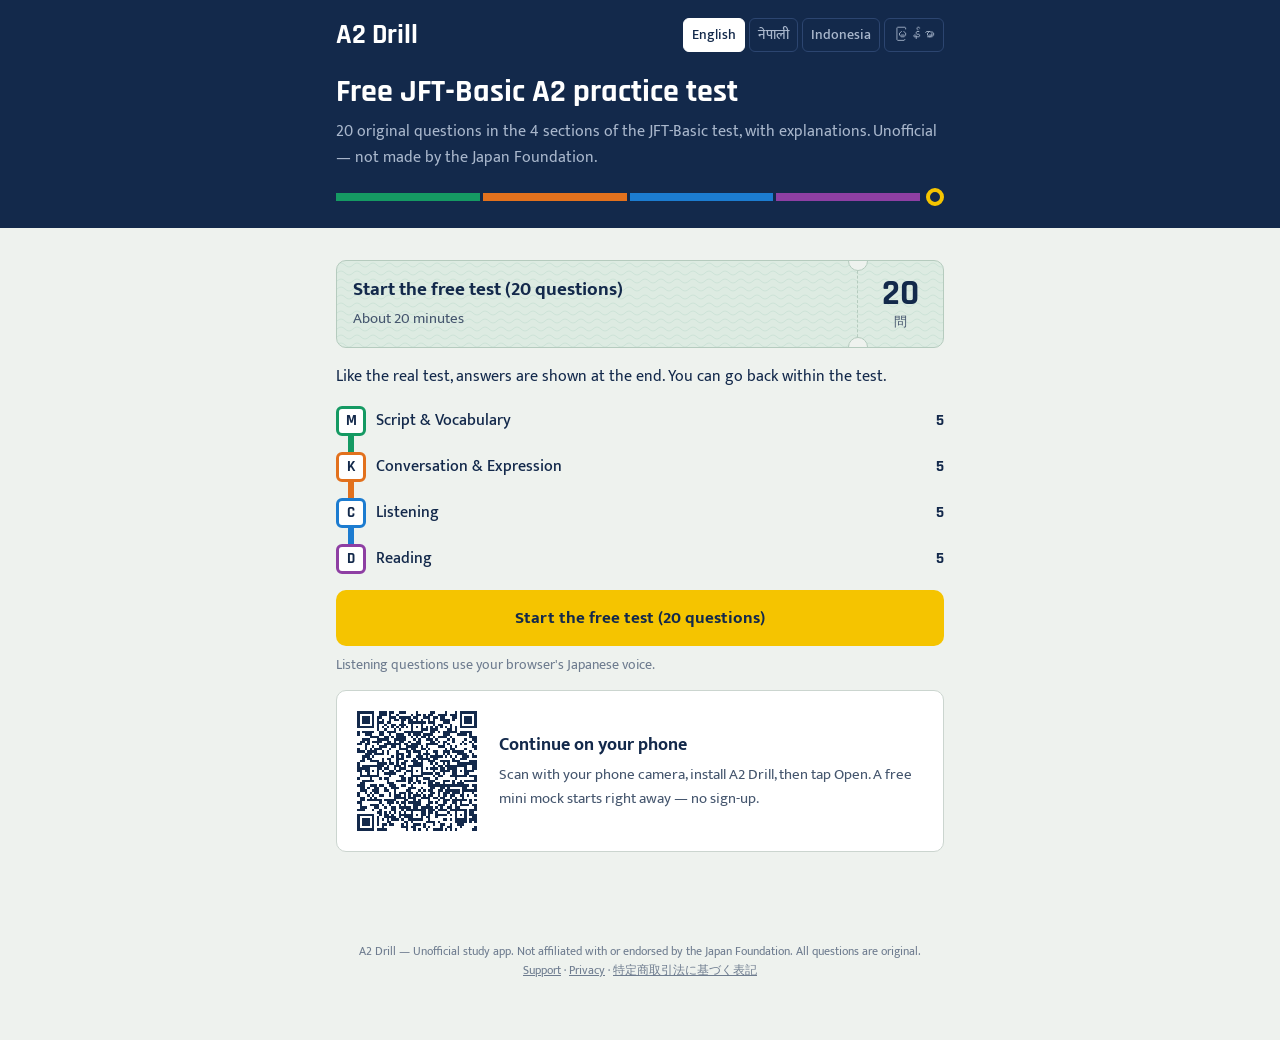
==== commit b25930a0: "Burmese page; app 1.1 (8 free questions)" ====
--- a/index.html
+++ b/index.html
@@ -1,4 +1,4 @@
 <!doctype html><html lang="en" data-lang="en"><head><meta charset="utf-8"><meta name="viewport" content="width=device-width,initial-scale=1">
 <title>Free JFT-Basic A2 Mock Test (Unofficial) — Japanese practice with explanations</title><meta name="description" content="Free unofficial practice test for JFT-Basic (Japanese A2): script &amp; vocabulary, conversation, listening and reading. Explanations in English, Nepali and Indonesian."><link rel="canonical" href="https://f-kudo-hub.github.io/a2-drill/">
-<link rel="alternate" hreflang="en" href="https://f-kudo-hub.github.io/a2-drill/"><link rel="alternate" hreflang="ne" href="https://f-kudo-hub.github.io/a2-drill/ne/"><link rel="alternate" hreflang="id" href="https://f-kudo-hub.github.io/a2-drill/id/"><link rel="alternate" hreflang="x-default" href="https://f-kudo-hub.github.io/a2-drill/"><meta property="og:type" content="website"><meta property="og:title" content="Free JFT-Basic A2 Mock Test (Unofficial) — Japanese practice with explanations"><meta property="og:description" content="Free unofficial practice test for JFT-Basic (Japanese A2): script &amp; vocabulary, conversation, listening and reading. Explanations in English, Nepali and Indonesian."><meta property="og:url" content="https://f-kudo-hub.github.io/a2-drill/"><meta property="og:image" content="https://f-kudo-hub.github.io/a2-drill/icon.png"><meta property="og:site_name" content="A2 Drill"><meta name="twitter:card" content="summary"><link rel="icon" href="https://f-kudo-hub.github.io/a2-drill/icon.png" type="image/png"><link rel="apple-touch-icon" href="https://f-kudo-hub.github.io/a2-drill/icon.png"><meta name="google-play-app" content="app-id=com.fkudo.jftprep"><script defer src="https://static.cloudflareinsights.com/beacon.min.js" data-cf-beacon='{"token": "a4c6e92c7e0c438e84cfaf68191612fd"}'></script><script type="application/ld+json">{"@context":"https://schema.org","@type":"Quiz","name":"Free JFT-Basic A2 practice test","description":"Free unofficial practice test for JFT-Basic (Japanese A2): script & vocabulary, conversation, listening and reading. Explanations in English, Nepali and Indonesian.","inLanguage":["ja","en"],"educationalLevel":"CEFR A2","isAccessibleForFree":true}</script><link rel="preconnect" href="https://fonts.googleapis.com"><link rel="preconnect" href="https://fonts.gstatic.com" crossorigin><link rel="stylesheet" href="https://fonts.googleapis.com/css2?family=Mukta:wght@400;500;700&family=Rajdhani:wght@600;700&display=swap">
-<meta name="theme-color" content="#13294B"><link rel="stylesheet" href="style.css"></head><body><div class="board"><div class="in"><header><span class="brand">A2 Drill</span><nav class="langs" aria-label="Language"><a href="" class="on" hreflang="en">English</a><a href="ne/" class="" hreflang="ne">नेपाली</a><a href="id/" class="" hreflang="id">Indonesia</a></nav></header><h1>Free JFT-Basic A2 practice test</h1><p class="lead">20 original questions in the 4 sections of the JFT-Basic test, with explanations. Unofficial — not made by the Japan Foundation.</p><div class="strip" aria-hidden="true"><i></i><i></i><i></i><i></i><b></b></div></div></div><div class="wrap"><div id="app"></div></div><script>window.A2_Q=[{"id":"M01","s":"moji","type":"語の意味","prompt":"きのうは <u>ひまでした</u>。","passage":"","audio":null,"choices":["しごとが たくさん ありました","しごとが ありませんでした","びょうきでした","やすみが ありませんでした"],"answer":1,"explain":{"ja":"「ひま」は、することがなくて 時間がある ようすです。だから「しごとが ありませんでした」が いちばん 近いです。「しごとが たくさん ありました」は「いそがしい」の意味で、反対です。","en":"\"Hima\" means you have free time because there is nothing to do, so \"I had no work\" is the closest. \"I had a lot of work\" means \"isogashii\" (busy), which is the opposite.","ne":"「ひま」 को अर्थ गर्ने काम नभएर समय खाली हुनु हो। त्यसैले \"काम थिएन\" (しごとが ありませんでした) सबैभन्दा नजिकको अर्थ हो। \"धेरै काम थियो\" भनेको 「いそがしい」 (व्यस्त) हो, जुन उल्टो अर्थ हो।","id":"「ひま」 artinya punya waktu luang karena tidak ada yang harus dikerjakan. Jadi \"tidak ada pekerjaan\" (しごとが ありませんでした) adalah yang paling dekat. \"Banyak pekerjaan\" berarti 「いそがしい」 (sibuk), artinya kebalikannya."}},{"id":"M02","s":"moji","type":"語の意味","prompt":"この <ruby>部屋<rt>へや</rt></ruby>は <u>せまい</u>です。","passage":"","audio":null,"choices":["おおきいです","くらいです","ちいさいです","さむいです"],"answer":2,"explain":{"ja":"「せまい」は、場所が 小さくて 広くない ことです。部屋の 話なので「ちいさいです」が 近いです。「おおきい」は 反対、「くらい」は 明るくない、「さむい」は 気温の ことです。","en":"\"Semai\" means a place is small and not spacious. Since we are talking about a room, \"chiisai\" (small) is closest. \"Ookii\" is the opposite, \"kurai\" means dark, and \"samui\" is about temperature.","ne":"「せまい」 को अर्थ ठाउँ सानो र साँघुरो हुनु हो। कोठाको कुरा भएकाले 「ちいさいです」 (सानो छ) नजिकको अर्थ हो। 「おおきい」 उल्टो अर्थ हो, 「くらい」 भनेको अँध्यारो, र 「さむい」 भनेको जाडो/चिसो।","id":"「せまい」 artinya tempatnya kecil dan tidak luas (sempit). Karena ini tentang kamar, 「ちいさいです」 (kecil) paling dekat. 「おおきい」 kebalikannya, 「くらい」 artinya gelap, dan 「さむい」 artinya dingin (suhu)."}},{"id":"M03","s":"moji","type":"語の意味","prompt":"<ruby>田中<rt>たなか</rt></ruby>さんは いま <u>るす</u>です。","passage":"","audio":null,"choices":["いえに います","ねて います","びょうきです","いえに いません"],"answer":3,"explain":{"ja":"「るす」は、家に だれも いない ことです。電話や たずねた とき「るすです」と 言います。だから「いえに いません」が 正しいです。「ねて います」は 家に いるので、意味が ちがいます。","en":"\"Rusu\" means nobody is at home. People say \"rusu desu\" when they call or visit and the person is out. So \"is not at home\" is correct. \"Is sleeping\" means the person is at home, so it is different.","ne":"「るす」 भनेको घरमा कोही नहुनु हो। फोन गर्दा वा भेट्न जाँदा मान्छे बाहिर गएको छ भने 「るすです」 भनिन्छ। त्यसैले 「いえに いません」 (घरमा हुनुहुन्न) सही हो। 「ねて います」 (सुतिरहेको) भए त घरमै हुन्छ, त्यसैले अर्थ फरक हो।","id":"「るす」 artinya tidak ada orang di rumah. Saat menelepon atau berkunjung dan orangnya sedang pergi, kita bilang 「るすです」. Jadi 「いえに いません」 (tidak ada di rumah) benar. 「ねて います」 (sedang tidur) berarti ada di rumah, jadi artinya berbeda."}},{"id":"M04","s":"moji","type":"語の意味","prompt":"この <ruby>仕事<rt>しごと</rt></ruby>は <u>かんたん</u>です。","passage":"","audio":null,"choices":["むずかしくないです","おもしろくないです","いそがしくないです","たいへんです"],"answer":0,"explain":{"ja":"「かんたん」は、やさしくて すぐ できる ことです。だから「むずかしくないです」が 同じ 意味です。「たいへん」は 反対の 意味です。「おもしろくない」「いそがしくない」は 別の ことを 言って います。","en":"\"Kantan\" means easy, something you can do quickly. So \"not difficult\" has the same meaning. \"Taihen\" (hard, tough) is the opposite. \"Not interesting\" and \"not busy\" talk about different things.","ne":"「かんたん」 को अर्थ सजिलो, छिट्टै गर्न सकिने हो। त्यसैले 「むずかしくないです」 (गाह्रो छैन) को अर्थ उही हो। 「たいへん」 (गाह्रो/कष्टकर) उल्टो अर्थ हो। 「おもしろくない」 (रमाइलो छैन) र 「いそがしくない」 (व्यस्त छैन) अर्कै कुरा हुन्।","id":"「かんたん」 artinya mudah, bisa dikerjakan dengan cepat. Jadi 「むずかしくないです」 (tidak sulit) artinya sama. 「たいへん」 (berat/repot) adalah kebalikannya. 「おもしろくない」 (tidak menarik) dan 「いそがしくない」 (tidak sibuk) membicarakan hal lain."}},{"id":"M05","s":"moji","type":"語の使い方","prompt":"「なくす」の 使い方が いちばん いい ものは どれですか。","passage":"","audio":null,"choices":["でんきを なくして ください。","かぜが なくしました。","えきで さいふを なくしました。","パンを なくして たべました。"],"answer":2,"explain":{"ja":"「なくす」は、持って いた 物が どこかへ 行って 見つからなく なる ことです。「さいふを なくしました」が 正しいです。電気は「けす」、かぜは「なおる」を 使います。","en":"\"Nakusu\" means to lose something you had, so you cannot find it. \"I lost my wallet at the station\" is correct. For lights you say \"kesu\" (turn off), and for a cold you say \"naoru\" (get better).","ne":"「なくす」 भनेको आफूसँग भएको चीज हराउनु, भेट्न नसक्नु हो। 「さいふを なくしました」 (पर्स हरायो) सही हो। बत्तीको लागि 「けす」 (निभाउनु), रुघाखोकीको लागि 「なおる」 (निको हुनु) प्रयोग गरिन्छ।","id":"「なくす」 artinya kehilangan barang yang tadinya dimiliki sehingga tidak bisa ditemukan. 「さいふを なくしました」 (dompet saya hilang) benar. Untuk lampu dipakai 「けす」 (mematikan), dan untuk masuk angin/flu dipakai 「なおる」 (sembuh)."}},{"id":"K01","s":"kaiwa","type":"文法","prompt":"きのう、<ruby>駅<rt>えき</rt></ruby>の 近くの スーパー（　）やさいを 買いました。","passage":"","audio":null,"choices":["に","を","で","が"],"answer":2,"explain":{"ja":"何かを する 場所には「で」を 使います。「スーパーで 買いました」が 正しいです。「に」は 行く 先や ある 場所（スーパーに 行きます）に 使います。","en":"Use \"de\" for the place where you do an action: \"I bought it at (de) the supermarket.\" \"Ni\" is for a destination or where something exists, as in \"supaa ni ikimasu\" (I go to the supermarket).","ne":"कुनै काम गर्ने ठाउँ जनाउन 「で」 प्रयोग गरिन्छ। 「スーパーで 買いました」 (सुपरमार्केटमा किनेँ) सही हो। 「に」 जाने ठाउँ वा कुनै चीज भएको ठाउँ जनाउन प्रयोग हुन्छ, जस्तै 「スーパーに 行きます」 (सुपरमार्केट जान्छु)।","id":"Untuk tempat melakukan suatu kegiatan dipakai 「で」. 「スーパーで 買いました」 (membeli di supermarket) benar. 「に」 dipakai untuk tujuan pergi atau tempat sesuatu berada, misalnya 「スーパーに 行きます」 (pergi ke supermarket)."}},{"id":"K02","s":"kaiwa","type":"文法","prompt":"すみません、ここで しゃしんを（　）も いいですか。","passage":"","audio":null,"choices":["とって","とる","とった","とり"],"answer":0,"explain":{"ja":"「〜ても いいですか」は、してよいか 聞く ときの 形です。動詞は て形に するので「とって も いいですか」です。ほかの 形は「も いいですか」に つながりません。","en":"\"... te mo ii desu ka\" is how you ask for permission. The verb takes the te-form, so it is \"totte mo ii desu ka\" (May I take a photo?). The other forms cannot connect to \"mo ii desu ka\".","ne":"「〜ても いいですか」 अनुमति माग्दा प्रयोग हुने रूप हो। क्रियालाई て-रूपमा राखिन्छ, त्यसैले 「とって も いいですか」 (फोटो खिच्न मिल्छ?) हुन्छ। अरू रूपहरू 「も いいですか」 सँग जोडिँदैनन्।","id":"「〜ても いいですか」 adalah bentuk untuk meminta izin. Kata kerjanya memakai bentuk -te, jadi 「とって も いいですか」 (bolehkah saya memotret?). Bentuk lain tidak bisa disambung dengan 「も いいですか」."}},{"id":"K03","s":"kaiwa","type":"文法","prompt":"あしたは <ruby>仕事<rt>しごと</rt></ruby>が（　）から、パーティーに 行けません。","passage":"","audio":null,"choices":["あって","あれば","あったら","ある"],"answer":3,"explain":{"ja":"理由を 言う「から」の 前は、ふつう形（ある）か ていねい形（あります）に します。「あるから」が 正しいです。「あって」「あれば」「あったら」は「から」の 前に 置けません。","en":"Before \"kara\" (because), use the plain form (aru) or the polite form (arimasu). So \"aru kara\" is correct. \"Atte\", \"areba\" and \"attara\" cannot come before \"kara\".","ne":"कारण बताउने 「から」 (किनभने) अगाडि साधारण रूप (ある) वा विनम्र रूप (あります) राखिन्छ। त्यसैले 「あるから」 सही हो। 「あって」, 「あれば」, 「あったら」 लाई 「から」 अगाडि राख्न मिल्दैन।","id":"Sebelum 「から」 (karena) dipakai bentuk biasa (ある) atau bentuk sopan (あります). Jadi 「あるから」 benar. 「あって」, 「あれば」, dan 「あったら」 tidak bisa diletakkan sebelum 「から」."}},{"id":"K04","s":"kaiwa","type":"文法","prompt":"この くすりは、ごはんを（　）あとで のんで ください。","passage":"","audio":null,"choices":["たべる","たべた","たべて","たべない"],"answer":1,"explain":{"ja":"「〜た あとで」は、あることが 終わってから 次の ことを する ときの 形です。動詞は た形に します。「たべた あとで」は「食事の 後で」と 同じ 意味です。くすりの 袋に よく 書いて あります。","en":"\"... ta ato de\" means \"after doing ...\". The verb takes the ta-form: \"tabeta ato de\" (after eating). This is often written on medicine bags in Japan.","ne":"「〜た あとで」 भनेको एउटा काम सकिएपछि अर्को काम गर्दा प्रयोग हुने रूप हो। क्रियालाई た-रूपमा राखिन्छ: 「たべた あとで」 (खाना खाइसकेपछि)। जापानमा औषधिको खाममा यो प्रायः लेखिएको हुन्छ।","id":"「〜た あとで」 artinya \"setelah melakukan …\". Kata kerjanya memakai bentuk -ta: 「たべた あとで」 (setelah makan). Kalimat ini sering tertulis di kantong obat di Jepang."}},{"id":"K05","s":"kaiwa","type":"文法","prompt":"<ruby>毎日<rt>まいにち</rt></ruby> れんしゅうして、カタカナが（　）ように なりました。","passage":"","audio":null,"choices":["読める","読む","読んで","読みたい"],"answer":0,"explain":{"ja":"「〜ように なりました」は、前は できなかった ことが できるように 変わった ことを 言います。「カタカナが」の「が」には 可能の 形「読める」が 合います。「カタカナが 読む」とは 言いません。","en":"\"... you ni narimashita\" means something changed and now you can do it. With \"katakana ga\", the potential form \"yomeru\" (can read) fits. You do not say \"katakana ga yomu\".","ne":"「〜ように なりました」 ले पहिले गर्न नसकेको कुरा अहिले गर्न सक्ने भयो भन्ने परिवर्तन बताउँछ। 「カタカナが」 को 「が」 सँग सक्ने रूप 「読める」 (पढ्न सक्नु) मिल्छ। 「カタカナが 読む」 भनिँदैन।","id":"「〜ように なりました」 menyatakan perubahan: dulu tidak bisa, sekarang bisa. Dengan 「カタカナが」, bentuk potensial 「読める」 (bisa membaca) yang cocok. Kita tidak mengatakan 「カタカナが 読む」."}},{"id":"C01","s":"choukai","type":"会話の聞き取り","prompt":"男の人は、あした何時に来ますか。","passage":"","audio":[{"who":"F","ja":"アリさん、あしたのシフトですが、朝9時からでしたよね。"},{"who":"M","ja":"はい、9時からです。"},{"who":"F","ja":"すみません、10時からに変えてもいいですか。9時は田中さんが来ますから。"},{"who":"M","ja":"わかりました。じゃあ、10時に来ます。"}],"choices":["8時","9時","10時","11時"],"answer":2,"explain":{"ja":"はじめは9時からの予定でしたが、女の人が「10時からに変えてもいいですか」と聞き、男の人は「10時に来ます」と答えています。9時は田中さんが来る時間です。","en":"At first his shift started at 9:00, but the woman asks, \"Can I change it to 10:00?\" and he answers, \"Then I'll come at 10.\" 9:00 is when Tanaka-san comes, not him.","ne":"सुरुमा उनको सिफ्ट बिहान ९ बजेबाट थियो, तर महिलाले \"१० बजेबाट परिवर्तन गर्न मिल्छ?\" भनेर सोध्छिन्, र पुरुषले \"त्यसो भए १० बजे आउँछु\" भन्छन्। ९ बजे तानाका-सान आउनुहुन्छ।","id":"Awalnya sif dia mulai jam 9, tetapi si perempuan bertanya \"Boleh diganti jadi mulai jam 10?\" dan si laki-laki menjawab \"Baik, saya datang jam 10.\" Jam 9 adalah waktu Tanaka-san datang."}},{"id":"C02","s":"choukai","type":"会話の聞き取り","prompt":"男の人は、何を買いますか。","passage":"","audio":[{"who":"F","ja":"帰りに、スーパーで牛乳を買ってきてくれる？"},{"who":"M","ja":"いいよ。たまごは？"},{"who":"F","ja":"たまごはまだあるから、いらない。あ、パンもおねがい。"},{"who":"M","ja":"牛乳とパンだね。"}],"choices":["牛乳とたまご","牛乳とパン","たまごとパン","パンだけ"],"answer":1,"explain":{"ja":"女の人は「たまごはまだあるから、いらない」と言い、そのあと「パンもおねがい」と言っています。最後に男の人が「牛乳とパンだね」とまとめています。","en":"The woman says eggs are not needed (\"we still have eggs\"), then adds \"bread too, please.\" The man sums it up: \"Milk and bread.\"","ne":"महिलाले \"अण्डा अझै छ, चाहिँदैन\" भन्छिन्, अनि \"पाउरोटी पनि ल्याइदेऊ\" थप्छिन्। अन्तमा पुरुषले \"दूध र पाउरोटी, हैन?\" भनेर दोहोर्याउँछन्।","id":"Si perempuan bilang telur tidak perlu karena masih ada, lalu menambahkan \"roti juga, ya.\" Di akhir si laki-laki menyimpulkan: \"Susu dan roti, ya.\""}},{"id":"C03","s":"choukai","type":"会話の聞き取り","prompt":"男の人は、このあと まず何をしますか。","passage":"","audio":[{"who":"F","ja":"リンさん、山田さんのお茶、もう持っていきましたか。"},{"who":"M","ja":"いいえ、まだです。今から持っていきます。"},{"who":"F","ja":"あ、山田さんは今おふろです。先に、木村さんにお水を持っていってください。"},{"who":"M","ja":"はい、わかりました。"}],"choices":["山田さんにお茶を持っていく","山田さんをおふろにつれていく","木村さんにお茶を持っていく","木村さんにお水を持っていく"],"answer":3,"explain":{"ja":"山田さんは今おふろに入っているので、女の人は「先に、木村さんにお水を持っていってください」と言っています。「先に」は「まず」と同じ意味です。木村さんに持っていくのはお茶ではなく、お水です。","en":"Yamada-san is in the bath now, so the woman says, \"First, take water to Kimura-san.\" 先に means \"first / before that.\" What goes to Kimura-san is water, not tea.","ne":"यामादा-सान अहिले नुहाउँदै हुनुहुन्छ, त्यसैले महिलाले \"पहिले किमुरा-सानलाई पानी लगिदिनुहोस्\" भन्छिन्। 先に को अर्थ \"पहिले\" हो। किमुरा-सानलाई चिया होइन, पानी लैजाने हो।","id":"Yamada-san sedang mandi, jadi si perempuan berkata \"Lebih dulu, bawakan air untuk Kimura-san.\" 先に artinya \"lebih dulu\". Yang dibawa ke Kimura-san adalah air, bukan teh."}},{"id":"C04","s":"choukai","type":"会話の聞き取り","prompt":"二人は、どこで会いますか。","passage":"","audio":[{"who":"M","ja":"日曜日、駅の前で11時に会いましょう。"},{"who":"F","ja":"ごめん、駅の前は人が多いから、駅の中の本屋の前はどう？"},{"who":"M","ja":"いいよ。じゃあ、本屋の前で。"}],"choices":["駅の中の本屋の前","駅の前","本屋の中","駅の近くの公園"],"answer":0,"explain":{"ja":"男の人は「駅の前」と言いましたが、女の人が「駅の中の本屋の前はどう？」と言い直し、男の人は「いいよ」と答えています。「本屋の中」ではなく「本屋の前」です。","en":"The man first suggests \"in front of the station,\" but the woman proposes \"in front of the bookstore inside the station,\" and he agrees. It is in front of the bookstore, not inside it.","ne":"पुरुषले सुरुमा \"स्टेसनको अगाडि\" भने, तर महिलाले \"स्टेसनभित्रको किताब पसलको अगाडि कस्तो?\" भनिन्, र पुरुषले \"हुन्छ\" भने। किताब पसलभित्र होइन, अगाडि हो।","id":"Awalnya si laki-laki bilang \"di depan stasiun\", tetapi si perempuan mengusulkan \"di depan toko buku di dalam stasiun\", dan dia setuju. Tempatnya di depan toko buku, bukan di dalamnya."}},{"id":"C05","s":"choukai","type":"会話の聞き取り","prompt":"男の人は、何曜日に休みますか。","passage":"","audio":[{"who":"M","ja":"店長、来週の水曜日、休んでもいいですか。病院に行きたいんです。"},{"who":"F","ja":"水曜日はちょっと、人が少ないんです。木曜日はどうですか。"},{"who":"M","ja":"木曜日でもだいじょうぶです。"},{"who":"F","ja":"じゃあ、木曜日に休んでください。"}],"choices":["月曜日","火曜日","水曜日","木曜日"],"answer":3,"explain":{"ja":"男の人は水曜日に休みたいと言いましたが、店長は「水曜日はちょっと…」と言って断り、「木曜日はどうですか」と聞いています。最後に「木曜日に休んでください」と決まりました。「ちょっと…」は、はっきり言わない断り方です。","en":"He asks for Wednesday off, but the manager says \"Wednesday is a bit...\" (a soft way of saying no) and suggests Thursday. In the end she says, \"Take Thursday off.\"","ne":"उनले बुधबार बिदा माग्छन्, तर पसलकी म्यानेजरले \"बुधबार अलि...\" भनेर नम्र तरिकाले अस्वीकार गर्छिन् र बिहीबार कस्तो भनेर सोध्छिन्। अन्तमा \"बिहीबार बिदा लिनुहोस्\" भन्ने तय हुन्छ।","id":"Dia minta libur hari Rabu, tetapi manajer berkata \"Rabu agak...\" (cara halus untuk menolak) dan menawarkan hari Kamis. Akhirnya diputuskan \"Silakan libur hari Kamis.\""}},{"id":"D01","s":"dokkai","type":"掲示・案内の読み取り","prompt":"水曜日の午後3時に、この病院へ行きたいです。正しいのはどれですか。","passage":"さくら<ruby>内科<rt>ないか</rt></ruby><br>【<ruby>診療時間<rt>しんりょうじかん</rt></ruby>】<br>月・火・木・金　9:00〜12:00／15:00〜18:00<br>水・土　9:00〜12:00<br>日・<ruby>祝日<rt>しゅくじつ</rt></ruby>　休み","audio":null,"choices":["水曜日の午後は休みなので、行けない","水曜日は午後6時までやっている","水曜日は午前も午後もやっている","<ruby>予約<rt>よやく</rt></ruby>をすれば、午後も行ける"],"answer":0,"explain":{"ja":"水曜日は「9:00〜12:00」だけで、午後の時間が書いてありません。だから午後3時には行けません。予約のことは、どこにも書いてありません。","en":"On Wednesday the clinic is open only 9:00–12:00; no afternoon hours are listed. So you cannot go at 3 p.m. Nothing is written about reservations.","ne":"बुधबार ९:०० देखि १२:०० सम्म मात्र खुला छ; दिउँसोको समय लेखिएको छैन। त्यसैले दिउँसो ३ बजे जान सकिँदैन। बुकिङ (予約) को बारेमा कहीँ पनि लेखिएको छैन।","id":"Hari Rabu klinik hanya buka jam 9.00–12.00; jam sore tidak tertulis. Jadi Anda tidak bisa datang jam 3 sore. Tentang reservasi (予約) tidak ditulis sama sekali."}},{"id":"D02","s":"dokkai","type":"掲示・案内の読み取り","prompt":"ペットボトルは、いつ出しますか。","passage":"ごみの出し方（さくら<ruby>寮<rt>りょう</rt></ruby>）<br>・もえるごみ：火曜日・金曜日<br>・もえないごみ：第1水曜日<br>・ペットボトル：毎週木曜日<br>・かん・びん：第3水曜日<br>※朝8時までに、寮の前のごみ<ruby>置<rt>お</rt></ruby>き場に出してください。","audio":null,"choices":["火曜日と金曜日の朝8時まで","毎週木曜日の朝8時まで","第1水曜日の朝8時まで","第3水曜日の夜"],"answer":1,"explain":{"ja":"「ペットボトル：毎週木曜日」と書いてあります。そして、下の※に「朝8時までに」とあるので、毎週木曜日の朝8時までです。火曜日・金曜日は「もえるごみ」の日です。","en":"The notice says \"PET bottles: every Thursday,\" and the note (※) at the bottom says \"by 8 a.m.\" So it is every Thursday by 8 a.m. Tuesday and Friday are for burnable garbage.","ne":"सूचनामा \"पेट बोतल: हरेक बिहीबार\" लेखिएको छ, र तलको ※ मा \"बिहान ८ बजेभित्र\" लेखिएको छ। त्यसैले हरेक बिहीबार बिहान ८ बजेभित्र फाल्ने हो। मंगलबार र शुक्रबार बल्ने फोहोरको दिन हो।","id":"Di pengumuman tertulis \"Botol PET: setiap hari Kamis,\" dan catatan (※) di bawah menulis \"sebelum jam 8 pagi.\" Jadi setiap Kamis sebelum jam 8 pagi. Selasa dan Jumat untuk sampah yang bisa dibakar."}},{"id":"D03","s":"dokkai","type":"掲示・案内の読み取り","prompt":"アリさんが朝7時から働く日は、いつですか。","passage":"10月 第2週のシフト<br>月：グエン（朝）・アリ（昼）<br>火：グエン（朝）・サリ（昼）<br>水：アリ（朝）・サリ（昼）<br>木：アリ（朝）・グエン（昼）<br>金：サリ（朝）・グエン（昼）<br>土：サリ（朝）・アリ（昼）<br>日：グエン（朝）・アリ（昼）<br>朝＝7:00〜15:00　昼＝12:00〜20:00","audio":null,"choices":["月曜日と日曜日","土曜日と日曜日","水曜日と木曜日","木曜日と金曜日"],"answer":2,"explain":{"ja":"「朝＝7:00〜15:00」なので、「アリ（朝）」と書いてある日をさがします。水曜日と木曜日です。月・土・日は「アリ（昼）」なので、12時からです。","en":"\"朝 (morning) = 7:00–15:00,\" so look for the days marked アリ（朝）: Wednesday and Thursday. On Monday, Saturday and Sunday Ali works 昼 (from 12:00).","ne":"\"朝 (बिहान) = ७:०० देखि १५:००\" भएकाले \"アリ（朝）\" लेखिएका दिन खोज्नुहोस्: बुधबार र बिहीबार। सोमबार, शनिबार र आइतबार अलीको 昼 (१२ बजेदेखि) सिफ्ट हो।","id":"\"朝 (pagi) = 7.00–15.00,\" jadi cari hari yang tertulis アリ（朝）: Rabu dan Kamis. Pada Senin, Sabtu, dan Minggu Ali masuk sif 昼 (mulai jam 12)."}},{"id":"D04","s":"dokkai","type":"掲示・案内の読み取り","prompt":"病院でもらった<ruby>薬<rt>くすり</rt></ruby>のふくろです。この薬は、1日に全部で<ruby>何錠<rt>なんじょう</rt></ruby>飲みますか。","passage":"【飲み<ruby>薬<rt>ぐすり</rt></ruby>】<br>1日3回　<ruby>食後<rt>しょくご</rt></ruby>に飲んでください。<br>1回に2<ruby>錠<rt>じょう</rt></ruby><br>※ねる前には飲まないでください。<br>※5日分あります。","audio":null,"choices":["2錠","3錠","5錠","6錠"],"answer":3,"explain":{"ja":"「1日3回」「1回に2錠」なので、3×2で1日に6錠です。「5日分」は何日飲むかで、1日の数ではありません。「食後」はごはんを食べたあとという意味です。","en":"\"3 times a day\" and \"2 tablets each time,\" so 3 × 2 = 6 tablets a day. \"5日分\" means it is enough for 5 days, not the number per day. 食後 means \"after meals.\"","ne":"\"दिनको ३ पटक\" र \"एक पटकमा २ चक्की\" भएकाले ३ × २ = दिनमा ६ चक्की। \"5日分\" भनेको ५ दिनलाई पुग्ने औषधि हो, दिनको संख्या होइन। 食後 को अर्थ \"खाना खाएपछि\" हो।","id":"\"3 kali sehari\" dan \"sekali minum 2 tablet,\" jadi 3 × 2 = 6 tablet sehari. \"5日分\" artinya cukup untuk 5 hari, bukan jumlah per hari. 食後 artinya \"sesudah makan\"."}},{"id":"D05","s":"dokkai","type":"掲示・案内の読み取り","prompt":"10月17日（土）の教室に行きたいです。いつまでに電話をしますか。","passage":"やさしい<ruby>日本語教室<rt>きょうしつ</rt></ruby><br>日時：毎週土曜日　10:00〜11:30<br>場所：<ruby>市民<rt>しみん</rt></ruby>センター　3階　<ruby>会議室<rt>かいぎしつ</rt></ruby><br>お金：<ruby>無料<rt>むりょう</rt></ruby><br><ruby>申<rt>もう</rt></ruby>し<ruby>込<rt>こ</rt></ruby>み：その週の水曜日までに、電話でお願いします。<br>電話：000-1234-5678","audio":null,"choices":["10月10日（土）","10月14日（水）","10月16日（金）","10月17日（土）"],"answer":1,"explain":{"ja":"申し込みは「その週の水曜日までに」です。10月17日（土）と同じ週の水曜日は、10月14日です。教室の日（土曜日）の3日前と考えるとわかりやすいです。","en":"You must apply \"by Wednesday of that week.\" For the class on Saturday, October 17, that Wednesday is October 14 (three days before the class).","ne":"आवेदन \"त्यही हप्ताको बुधबारसम्म\" गर्नुपर्छ। अक्टोबर १७ (शनिबार) को कक्षाको लागि त्यो बुधबार अक्टोबर १४ हो (कक्षाभन्दा ३ दिन अघि)।","id":"Pendaftaran harus \"paling lambat hari Rabu minggu itu.\" Untuk kelas hari Sabtu, 17 Oktober, hari Rabu itu adalah 14 Oktober (tiga hari sebelum kelas)."}}];window.A2_T={"sections":{"moji":"Script & Vocabulary","kaiwa":"Conversation & Expression","choukai":"Listening","dokkai":"Reading"},"types":{"語の意味":"Word meaning","語の使い方":"How a word is used","漢字の読み":"Reading kanji","漢字の意味と用法":"Kanji meaning and use","文法":"Grammar","会話の表現":"Expressions in conversation","会話の聞き取り":"Listening to conversations","店・公共機関での聞き取り":"Listening at shops and public places","アナウンス・指示の聞き取り":"Announcements and instructions","掲示・案内の読み取り":"Finding information in notices","手紙・メッセージの読み取り":"Reading letters and messages"},"play":"Play audio","playing":"Playing…","correct":"Correct!","wrong":"Not quite","answerIs":"Answer: {a}","showJa":"Show Japanese explanation","next":"Next","finish":"Finish","mockIntro":"Like the real test, answers are shown at the end. You can go back within the test."};window.A2_I={"語の意味":{"ja":"＿＿の ことばと だいたい 同じ いみの ものを えらんで ください。","en":"Choose the answer closest in meaning to the underlined words.","ne":"रेखाङ्कित शब्दसँग मिल्दोजुल्दो अर्थ भएको उत्तर छान्नुहोस्।","id":"Pilih jawaban yang artinya paling mirip dengan kata yang digarisbawahi."},"語の使い方":{"ja":"ことばの 使い方が いちばん いい ものを えらんで ください。","en":"Choose the sentence that uses the word correctly.","ne":"शब्द सही तरिकाले प्रयोग भएको वाक्य छान्नुहोस्।","id":"Pilih kalimat yang menggunakan kata itu dengan benar."},"漢字の読み":{"ja":"＿＿の 漢字の 読み方を えらんで ください。","en":"Choose the correct reading of the underlined kanji.","ne":"रेखाङ्कित खान्जीको सही पढाइ छान्नुहोस्।","id":"Pilih cara baca yang benar untuk kanji yang digarisbawahi."},"漢字の意味と用法":{"ja":"＿＿の ことばを 漢字で 書くと どれですか。","en":"Choose the correct kanji for the underlined word.","ne":"रेखाङ्कित शब्दको सही खान्जी छान्नुहोस्।","id":"Pilih kanji yang benar untuk kata yang digarisbawahi."},"文法":{"ja":"（　）に 入る ものを えらんで ください。","en":"Choose the best answer for the blank.","ne":"खाली ठाउँमा मिल्ने उत्तर छान्नुहोस्।","id":"Pilih jawaban yang paling tepat untuk bagian yang kosong."},"会話の表現":{"ja":"（　）に 入る いちばん いい ことばを えらんで ください。","en":"Choose the most suitable words for the conversation.","ne":"कुराकानीमा सबैभन्दा उपयुक्त शब्द छान्नुहोस्।","id":"Pilih ungkapan yang paling cocok untuk percakapan itu."},"会話の聞き取り":{"ja":"会話を 聞いて、答えを えらんで ください。","en":"Listen to the conversation and choose the answer.","ne":"कुराकानी सुनेर उत्तर छान्नुहोस्।","id":"Dengarkan percakapan, lalu pilih jawabannya."},"店・公共機関での聞き取り":{"ja":"店や <ruby>役所<rt>やくしょ</rt></ruby>などでの 会話を 聞いて、答えを えらんで ください。","en":"Listen to the conversation at a shop or public office and choose the answer.","ne":"पसल वा कार्यालयको कुराकानी सुनेर उत्तर छान्नुहोस्।","id":"Dengarkan percakapan di toko atau kantor, lalu pilih jawabannya."},"アナウンス・指示の聞き取り":{"ja":"アナウンスや <ruby>説明<rt>せつめい</rt></ruby>を 聞いて、答えを えらんで ください。","en":"Listen to the announcement or instructions and choose the answer.","ne":"घोषणा वा निर्देशन सुनेर उत्तर छान्नुहोस्।","id":"Dengarkan pengumuman atau instruksi, lalu pilih jawabannya."},"掲示・案内の読み取り":{"ja":"お知らせを 読んで、答えを えらんで ください。","en":"Read the notice and choose the answer.","ne":"सूचना पढेर उत्तर छान्नुहोस्।","id":"Baca pengumuman itu, lalu pilih jawabannya."},"手紙・メッセージの読み取り":{"ja":"メッセージを 読んで、答えを えらんで ください。","en":"Read the message and choose the answer.","ne":"सन्देश पढेर उत्तर छान्नुहोस्।","id":"Baca pesan itu, lalu pilih jawabannya."}};window.A2_P={"title":"Free JFT-Basic A2 Mock Test (Unofficial) — Japanese practice with explanations","desc":"Free unofficial practice test for JFT-Basic (Japanese A2): script & vocabulary, conversation, listening and reading. Explanations in English, Nepali and Indonesian.","h1":"Free JFT-Basic A2 practice test","lead":"20 original questions in the 4 sections of the JFT-Basic test, with explanations. Unofficial — not made by the Japan Foundation.","start":"Start the free test (20 questions)","app":"Get all 60 questions on iPhone","appSoon":"iPhone app: coming soon","android":"Get all 60 questions on Android (Google Play)","score":"Your score","again":"Try again","minutes":"About 20 minutes","voice":"Listening questions use your browser's Japanese voice.","phone":"Continue on your phone","scan":"Scan with your phone camera, install A2 Drill, then tap Open. A free mini mock starts right away — no sign-up.","weak":"Your weakest part: {s}. Practise it in the app, with explanations in your language.","open":"After installing, tap Open — the free mock starts right away.","appUrl":"","playUrl":"https://play.google.com/store/apps/details?id=com.fkudo.jftprep&referrer=utm_source%3Da2-site%26utm_medium%3Dweb%26utm_campaign%3Den","qr":"<svg xmlns=\"http://www.w3.org/2000/svg\" viewBox=\"0 0 51 51\" shape-rendering=\"crispEdges\"><path fill=\"#FFFFFF\" d=\"M0 0h51v51H0z\"/><path stroke=\"#13294B\" d=\"M1 1.5h7m2 0h3m1 0h2m2 0h3m4 0h1m5 0h2m4 0h1m3 0h1m1 0h7M1 2.5h1m5 0h1m2 0h3m1 0h1m2 0h1m5 0h1m1 0h2m1 0h1m1 0h2m2 0h4m1 0h3m1 0h1m5 0h1M1 3.5h1m1 0h3m1 0h1m1 0h2m3 0h3m1 0h5m1 0h2m2 0h3m1 0h2m1 0h2m3 0h2m1 0h1m1 0h3m1 0h1M1 4.5h1m1 0h3m1 0h1m1 0h1m1 0h1m2 0h1m1 0h2m1 0h2m1 0h2m1 0h1m1 0h1m2 0h1m1 0h1m2 0h4m1 0h1m2 0h1m1 0h3m1 0h1M1 5.5h1m1 0h3m1 0h1m1 0h3m1 0h2m4 0h1m2 0h7m1 0h3m3 0h3m4 0h1m1 0h3m1 0h1M1 6.5h1m5 0h1m1 0h1m2 0h1m2 0h2m1 0h3m2 0h1m3 0h1m4 0h1m1 0h2m3 0h1m3 0h1m5 0h1M1 7.5h7m1 0h1m1 0h1m1 0h1m1 0h1m1 0h1m1 0h1m1 0h1m1 0h1m1 0h1m1 0h1m1 0h1m1 0h1m1 0h1m1 0h1m1 0h1m1 0h1m1 0h1m1 0h7M9 8.5h1m2 0h1m3 0h1m1 0h1m4 0h1m3 0h3m1 0h3m4 0h2m1 0h1M1 9.5h1m1 0h5m2 0h2m1 0h4m3 0h8m3 0h2m1 0h1m1 0h6m1 0h5M1 10.5h1m2 0h3m3 0h2m2 0h1m2 0h3m2 0h1m1 0h3m1 0h4m4 0h3m3 0h4m1 0h1M6 11.5h4m2 0h2m1 0h1m1 0h4m2 0h1m1 0h1m1 0h2m1 0h1m1 0h1m1 0h4m1 0h1m7 0h3M3 12.5h3m3 0h5m2 0h5m3 0h1m1 0h1m2 0h3m1 0h1m4 0h1m1 0h1m4 0h1m2 0h2M2 13.5h2m1 0h1m1 0h4m2 0h2m1 0h1m1 0h2m2 0h1m2 0h2m4 0h2m1 0h1m1 0h2m2 0h1m3 0h1m2 0h1m1 0h1M1 14.5h2m1 0h2m3 0h1m2 0h7m1 0h2m1 0h4m2 0h5m2 0h1m1 0h1m4 0h1m1 0h1m2 0h1M4 15.5h1m2 0h1m2 0h3m2 0h2m1 0h1m2 0h5m1 0h1m1 0h1m4 0h3m2 0h1m1 0h1m6 0h2M1 16.5h1m2 0h1m1 0h1m1 0h3m3 0h1m3 0h4m1 0h2m2 0h2m1 0h1m6 0h1m1 0h2m4 0h1m3 0h1M1 17.5h3m1 0h4m2 0h1m1 0h1m3 0h1m3 0h2m1 0h3m2 0h1m2 0h2m2 0h3m1 0h5m2 0h1M4 18.5h3m1 0h4m1 0h1m3 0h3m2 0h1m3 0h1m1 0h3m2 0h1m2 0h1m1 0h1m3 0h4m2 0h1M3 19.5h3m1 0h1m7 0h1m1 0h1m1 0h1m1 0h2m2 0h3m1 0h1m1 0h5m1 0h1m1 0h1m1 0h1m2 0h3m1 0h2M3 20.5h1m1 0h2m4 0h1m1 0h2m2 0h3m4 0h1m1 0h5m1 0h2m6 0h1m2 0h3M2 21.5h2m2 0h4m1 0h1m2 0h1m2 0h1m2 0h2m1 0h3m1 0h1m2 0h3m2 0h4m1 0h3m4 0h3M1 22.5h1m7 0h4m1 0h2m1 0h1m1 0h2m3 0h4m3 0h1m1 0h1m2 0h1m1 0h1m3 0h8M1 23.5h1m1 0h9m1 0h1m2 0h3m1 0h1m1 0h6m4 0h1m1 0h2m1 0h9m2 0h2M1 24.5h5m3 0h2m1 0h2m2 0h1m1 0h3m2 0h1m3 0h1m1 0h1m1 0h3m1 0h2m1 0h4m3 0h1m2 0h2M1 25.5h2m1 0h2m1 0h1m1 0h1m1 0h1m2 0h2m1 0h2m2 0h3m1 0h1m1 0h1m4 0h1m2 0h4m1 0h2m1 0h1m1 0h4M2 26.5h1m2 0h1m3 0h1m2 0h5m3 0h1m2 0h1m3 0h5m1 0h2m1 0h1m3 0h2m3 0h2M2 27.5h8m4 0h1m3 0h2m3 0h5m4 0h1m1 0h2m3 0h7m1 0h3M1 28.5h1m4 0h1m3 0h1m1 0h2m5 0h2m1 0h2m1 0h1m2 0h3m2 0h1m7 0h1m7 0h1M3 29.5h5m5 0h1m3 0h4m1 0h2m1 0h2m3 0h3m3 0h3m1 0h1m2 0h1m1 0h5M2 30.5h2m9 0h3m6 0h1m1 0h1m1 0h1m1 0h1m1 0h2m1 0h2m1 0h1m3 0h1m1 0h3M1 31.5h3m2 0h3m1 0h2m2 0h3m2 0h2m2 0h1m6 0h17m1 0h2M2 32.5h2m1 0h1m2 0h2m2 0h1m2 0h3m4 0h3m2 0h1m3 0h2m2 0h2m1 0h1m5 0h2m3 0h1M2 33.5h3m2 0h3m2 0h2m2 0h1m4 0h2m3 0h1m1 0h1m1 0h2m2 0h2m1 0h6m1 0h6M1 34.5h1m2 0h1m1 0h1m1 0h2m4 0h1m1 0h1m1 0h3m1 0h2m1 0h1m1 0h1m3 0h2m1 0h1m1 0h3m1 0h3m1 0h1m3 0h1M1 35.5h1m3 0h1m1 0h1m2 0h2m2 0h1m1 0h3m1 0h1m1 0h1m1 0h3m1 0h1m1 0h2m2 0h1m1 0h2m1 0h2m2 0h2m1 0h1m2 0h1M2 36.5h2m2 0h1m1 0h1m7 0h5m1 0h3m2 0h4m1 0h2m1 0h2m2 0h1m1 0h1m2 0h1M2 37.5h2m1 0h6m1 0h5m3 0h2m2 0h1m1 0h1m3 0h1m3 0h1m1 0h3m1 0h6m1 0h1m1 0h1M1 38.5h2m7 0h1m2 0h3m1 0h1m1 0h2m1 0h5m3 0h2m1 0h1m2 0h2m2 0h2m1 0h1m3 0h1M2 39.5h1m3 0h4m1 0h1m2 0h1m3 0h1m1 0h1m3 0h3m2 0h2m3 0h3m2 0h1m1 0h1m1 0h4m1 0h2M2 40.5h3m3 0h2m2 0h1m2 0h2m1 0h5m1 0h2m1 0h5m1 0h1m1 0h1m2 0h2m1 0h2m6 0h1M1 41.5h3m3 0h1m2 0h1m4 0h2m2 0h1m1 0h8m1 0h3m1 0h4m1 0h7m1 0h3M9 42.5h2m1 0h1m1 0h1m1 0h1m1 0h1m1 0h1m2 0h1m3 0h2m1 0h2m1 0h1m4 0h1m2 0h1m3 0h1m1 0h2M1 43.5h7m2 0h1m1 0h2m1 0h1m2 0h6m1 0h1m1 0h2m1 0h1m2 0h5m1 0h1m1 0h1m1 0h1m1 0h1m1 0h3M1 44.5h1m5 0h1m1 0h1m2 0h5m1 0h1m1 0h4m3 0h1m1 0h2m2 0h1m7 0h1m3 0h1m2 0h2M1 45.5h1m1 0h3m1 0h1m1 0h1m1 0h1m1 0h1m1 0h3m1 0h1m2 0h6m2 0h1m5 0h2m1 0h1m1 0h5m1 0h3M1 46.5h1m1 0h3m1 0h1m1 0h1m3 0h2m5 0h2m1 0h1m5 0h4m1 0h1m6 0h5m1 0h1m1 0h1M1 47.5h1m1 0h3m1 0h1m1 0h1m1 0h2m1 0h2m3 0h1m1 0h1m2 0h3m1 0h1m3 0h1m2 0h2m2 0h1m2 0h3M1 48.5h1m5 0h1m3 0h1m7 0h3m1 0h2m3 0h1m1 0h1m4 0h1m2 0h2m3 0h1m5 0h1M1 49.5h7m1 0h4m8 0h1m2 0h1m1 0h1m2 0h1m2 0h4m1 0h1m1 0h1m1 0h1m6 0h2\"/></svg>\n"};</script><script src="app.js"></script><div class="wrap" style="padding-top:0"><p class="foot">A2 Drill — Unofficial study app. Not affiliated with or endorsed by the Japan Foundation. All questions are original.<br><a href="support.html">Support</a> · <a href="privacy.html">Privacy</a> · <a href="tokushoho.html">特定商取引法に基づく表記</a></p></div></body></html>+<link rel="alternate" hreflang="en" href="https://f-kudo-hub.github.io/a2-drill/"><link rel="alternate" hreflang="ne" href="https://f-kudo-hub.github.io/a2-drill/ne/"><link rel="alternate" hreflang="id" href="https://f-kudo-hub.github.io/a2-drill/id/"><link rel="alternate" hreflang="my" href="https://f-kudo-hub.github.io/a2-drill/my/"><link rel="alternate" hreflang="x-default" href="https://f-kudo-hub.github.io/a2-drill/"><meta property="og:type" content="website"><meta property="og:title" content="Free JFT-Basic A2 Mock Test (Unofficial) — Japanese practice with explanations"><meta property="og:description" content="Free unofficial practice test for JFT-Basic (Japanese A2): script &amp; vocabulary, conversation, listening and reading. Explanations in English, Nepali and Indonesian."><meta property="og:url" content="https://f-kudo-hub.github.io/a2-drill/"><meta property="og:image" content="https://f-kudo-hub.github.io/a2-drill/icon.png"><meta property="og:site_name" content="A2 Drill"><meta name="twitter:card" content="summary"><link rel="icon" href="https://f-kudo-hub.github.io/a2-drill/icon.png" type="image/png"><link rel="apple-touch-icon" href="https://f-kudo-hub.github.io/a2-drill/icon.png"><meta name="google-play-app" content="app-id=com.fkudo.jftprep"><script defer src="https://static.cloudflareinsights.com/beacon.min.js" data-cf-beacon='{"token": "a4c6e92c7e0c438e84cfaf68191612fd"}'></script><script type="application/ld+json">{"@context":"https://schema.org","@type":"Quiz","name":"Free JFT-Basic A2 practice test","description":"Free unofficial practice test for JFT-Basic (Japanese A2): script & vocabulary, conversation, listening and reading. Explanations in English, Nepali and Indonesian.","inLanguage":["ja","en"],"educationalLevel":"CEFR A2","isAccessibleForFree":true}</script><link rel="preconnect" href="https://fonts.googleapis.com"><link rel="preconnect" href="https://fonts.gstatic.com" crossorigin><link rel="stylesheet" href="https://fonts.googleapis.com/css2?family=Mukta:wght@400;500;700&family=Rajdhani:wght@600;700&display=swap">
+<meta name="theme-color" content="#13294B"><link rel="stylesheet" href="style.css"></head><body><div class="board"><div class="in"><header><span class="brand">A2 Drill</span><nav class="langs" aria-label="Language"><a href="" class="on" hreflang="en">English</a><a href="ne/" class="" hreflang="ne">नेपाली</a><a href="id/" class="" hreflang="id">Indonesia</a><a href="my/" class="" hreflang="my">မြန်မာ</a></nav></header><h1>Free JFT-Basic A2 practice test</h1><p class="lead">20 original questions in the 4 sections of the JFT-Basic test, with explanations. Unofficial — not made by the Japan Foundation.</p><div class="strip" aria-hidden="true"><i></i><i></i><i></i><i></i><b></b></div></div></div><div class="wrap"><div id="app"></div></div><script>window.A2_Q=[{"id":"M01","s":"moji","type":"語の意味","prompt":"きのうは <u>ひまでした</u>。","passage":"","audio":null,"choices":["しごとが たくさん ありました","しごとが ありませんでした","びょうきでした","やすみが ありませんでした"],"answer":1,"explain":{"ja":"「ひま」は、することがなくて 時間がある ようすです。だから「しごとが ありませんでした」が いちばん 近いです。「しごとが たくさん ありました」は「いそがしい」の意味で、反対です。","en":"\"Hima\" means you have free time because there is nothing to do, so \"I had no work\" is the closest. \"I had a lot of work\" means \"isogashii\" (busy), which is the opposite.","ne":"「ひま」 को अर्थ गर्ने काम नभएर समय खाली हुनु हो। त्यसैले \"काम थिएन\" (しごとが ありませんでした) सबैभन्दा नजिकको अर्थ हो। \"धेरै काम थियो\" भनेको 「いそがしい」 (व्यस्त) हो, जुन उल्टो अर्थ हो।","id":"「ひま」 artinya punya waktu luang karena tidak ada yang harus dikerjakan. Jadi \"tidak ada pekerjaan\" (しごとが ありませんでした) adalah yang paling dekat. \"Banyak pekerjaan\" berarti 「いそがしい」 (sibuk), artinya kebalikannya.","my":"「ひま」ဆိုတာ လုပ်စရာ မရှိလို့ အချိန်အားတာကို ဆိုလိုပါတယ်။ ဒါကြောင့် \"အလုပ် မရှိခဲ့ဘူး\" (しごとが ありませんでした) က အနီးစပ်ဆုံး ဖြစ်ပါတယ်။ \"အလုပ် အများကြီး ရှိခဲ့တယ်\" ဆိုတာ 「いそがしい」 (အလုပ်များတယ်) ရဲ့ အဓိပ္ပာယ် ဖြစ်ပြီး ဆန့်ကျင်ဘက်ပါ။"}},{"id":"M02","s":"moji","type":"語の意味","prompt":"この <ruby>部屋<rt>へや</rt></ruby>は <u>せまい</u>です。","passage":"","audio":null,"choices":["おおきいです","くらいです","ちいさいです","さむいです"],"answer":2,"explain":{"ja":"「せまい」は、場所が 小さくて 広くない ことです。部屋の 話なので「ちいさいです」が 近いです。「おおきい」は 反対、「くらい」は 明るくない、「さむい」は 気温の ことです。","en":"\"Semai\" means a place is small and not spacious. Since we are talking about a room, \"chiisai\" (small) is closest. \"Ookii\" is the opposite, \"kurai\" means dark, and \"samui\" is about temperature.","ne":"「せまい」 को अर्थ ठाउँ सानो र साँघुरो हुनु हो। कोठाको कुरा भएकाले 「ちいさいです」 (सानो छ) नजिकको अर्थ हो। 「おおきい」 उल्टो अर्थ हो, 「くらい」 भनेको अँध्यारो, र 「さむい」 भनेको जाडो/चिसो।","id":"「せまい」 artinya tempatnya kecil dan tidak luas (sempit). Karena ini tentang kamar, 「ちいさいです」 (kecil) paling dekat. 「おおきい」 kebalikannya, 「くらい」 artinya gelap, dan 「さむい」 artinya dingin (suhu).","my":"「せまい」ဆိုတာ နေရာ သေးပြီး မကျယ်တာကို ဆိုလိုပါတယ်။ အခန်းအကြောင်း ပြောနေတာမို့ 「ちいさいです」 (သေးပါတယ်) က အနီးစပ်ဆုံးပါ။ 「おおきい」 က ဆန့်ကျင်ဘက်၊ 「くらい」 က မှောင်တယ်၊ 「さむい」 က အပူချိန် (အေးတာ) အကြောင်းပါ။"}},{"id":"M03","s":"moji","type":"語の意味","prompt":"<ruby>田中<rt>たなか</rt></ruby>さんは いま <u>るす</u>です。","passage":"","audio":null,"choices":["いえに います","ねて います","びょうきです","いえに いません"],"answer":3,"explain":{"ja":"「るす」は、家に だれも いない ことです。電話や たずねた とき「るすです」と 言います。だから「いえに いません」が 正しいです。「ねて います」は 家に いるので、意味が ちがいます。","en":"\"Rusu\" means nobody is at home. People say \"rusu desu\" when they call or visit and the person is out. So \"is not at home\" is correct. \"Is sleeping\" means the person is at home, so it is different.","ne":"「るす」 भनेको घरमा कोही नहुनु हो। फोन गर्दा वा भेट्न जाँदा मान्छे बाहिर गएको छ भने 「るすです」 भनिन्छ। त्यसैले 「いえに いません」 (घरमा हुनुहुन्न) सही हो। 「ねて います」 (सुतिरहेको) भए त घरमै हुन्छ, त्यसैले अर्थ फरक हो।","id":"「るす」 artinya tidak ada orang di rumah. Saat menelepon atau berkunjung dan orangnya sedang pergi, kita bilang 「るすです」. Jadi 「いえに いません」 (tidak ada di rumah) benar. 「ねて います」 (sedang tidur) berarti ada di rumah, jadi artinya berbeda.","my":"「るす」ဆိုတာ အိမ်မှာ ဘယ်သူမှ မရှိတာကို ဆိုလိုပါတယ်။ ဖုန်းဆက်တဲ့အခါ ဒါမှမဟုတ် အိမ်ကို သွားတဲ့အခါ အဲဒီလူ အပြင်ထွက်နေရင် 「るすです」 လို့ ပြောပါတယ်။ ဒါကြောင့် 「いえに いません」 (အိမ်မှာ မရှိပါဘူး) က မှန်ပါတယ်။ 「ねて います」 (အိပ်နေတယ်) ဆိုရင် အိမ်မှာ ရှိနေတာမို့ အဓိပ္ပာယ် မတူပါဘူး။"}},{"id":"M04","s":"moji","type":"語の意味","prompt":"この <ruby>仕事<rt>しごと</rt></ruby>は <u>かんたん</u>です。","passage":"","audio":null,"choices":["むずかしくないです","おもしろくないです","いそがしくないです","たいへんです"],"answer":0,"explain":{"ja":"「かんたん」は、やさしくて すぐ できる ことです。だから「むずかしくないです」が 同じ 意味です。「たいへん」は 反対の 意味です。「おもしろくない」「いそがしくない」は 別の ことを 言って います。","en":"\"Kantan\" means easy, something you can do quickly. So \"not difficult\" has the same meaning. \"Taihen\" (hard, tough) is the opposite. \"Not interesting\" and \"not busy\" talk about different things.","ne":"「かんたん」 को अर्थ सजिलो, छिट्टै गर्न सकिने हो। त्यसैले 「むずかしくないです」 (गाह्रो छैन) को अर्थ उही हो। 「たいへん」 (गाह्रो/कष्टकर) उल्टो अर्थ हो। 「おもしろくない」 (रमाइलो छैन) र 「いそがしくない」 (व्यस्त छैन) अर्कै कुरा हुन्।","id":"「かんたん」 artinya mudah, bisa dikerjakan dengan cepat. Jadi 「むずかしくないです」 (tidak sulit) artinya sama. 「たいへん」 (berat/repot) adalah kebalikannya. 「おもしろくない」 (tidak menarik) dan 「いそがしくない」 (tidak sibuk) membicarakan hal lain.","my":"「かんたん」ဆိုတာ လွယ်ကူတယ်၊ မြန်မြန် လုပ်နိုင်တယ်လို့ ဆိုလိုပါတယ်။ ဒါကြောင့် 「むずかしくないです」 (မခက်ပါဘူး) က အဓိပ္ပာယ် တူပါတယ်။ 「たいへん」 (ခက်ခဲတယ်၊ ပင်ပန်းတယ်) က ဆန့်ကျင်ဘက်ပါ။ 「おもしろくない」 (စိတ်ဝင်စားစရာ မကောင်းဘူး) နဲ့ 「いそがしくない」 (အလုပ်မများဘူး) က တခြား အကြောင်းအရာတွေပါ။"}},{"id":"M05","s":"moji","type":"語の使い方","prompt":"「なくす」の 使い方が いちばん いい ものは どれですか。","passage":"","audio":null,"choices":["でんきを なくして ください。","かぜが なくしました。","えきで さいふを なくしました。","パンを なくして たべました。"],"answer":2,"explain":{"ja":"「なくす」は、持って いた 物が どこかへ 行って 見つからなく なる ことです。「さいふを なくしました」が 正しいです。電気は「けす」、かぜは「なおる」を 使います。","en":"\"Nakusu\" means to lose something you had, so you cannot find it. \"I lost my wallet at the station\" is correct. For lights you say \"kesu\" (turn off), and for a cold you say \"naoru\" (get better).","ne":"「なくす」 भनेको आफूसँग भएको चीज हराउनु, भेट्न नसक्नु हो। 「さいふを なくしました」 (पर्स हरायो) सही हो। बत्तीको लागि 「けす」 (निभाउनु), रुघाखोकीको लागि 「なおる」 (निको हुनु) प्रयोग गरिन्छ।","id":"「なくす」 artinya kehilangan barang yang tadinya dimiliki sehingga tidak bisa ditemukan. 「さいふを なくしました」 (dompet saya hilang) benar. Untuk lampu dipakai 「けす」 (mematikan), dan untuk masuk angin/flu dipakai 「なおる」 (sembuh).","my":"「なくす」ဆိုတာ ကိုယ့်မှာ ရှိခဲ့တဲ့ ပစ္စည်း ပျောက်သွားပြီး ရှာမတွေ့တာကို ဆိုလိုပါတယ်။ 「さいふを なくしました」 (ပိုက်ဆံအိတ် ပျောက်သွားတယ်) က မှန်ပါတယ်။ မီးအတွက်ဆိုရင် 「けす」 (ပိတ်တယ်)၊ အအေးမိတာအတွက်ဆိုရင် 「なおる」 (ပျောက်တယ်၊ သက်သာတယ်) ကို သုံးပါတယ်။"}},{"id":"K01","s":"kaiwa","type":"文法","prompt":"きのう、<ruby>駅<rt>えき</rt></ruby>の 近くの スーパー（　）やさいを 買いました。","passage":"","audio":null,"choices":["に","を","で","が"],"answer":2,"explain":{"ja":"何かを する 場所には「で」を 使います。「スーパーで 買いました」が 正しいです。「に」は 行く 先や ある 場所（スーパーに 行きます）に 使います。","en":"Use \"de\" for the place where you do an action: \"I bought it at (de) the supermarket.\" \"Ni\" is for a destination or where something exists, as in \"supaa ni ikimasu\" (I go to the supermarket).","ne":"कुनै काम गर्ने ठाउँ जनाउन 「で」 प्रयोग गरिन्छ। 「スーパーで 買いました」 (सुपरमार्केटमा किनेँ) सही हो। 「に」 जाने ठाउँ वा कुनै चीज भएको ठाउँ जनाउन प्रयोग हुन्छ, जस्तै 「スーパーに 行きます」 (सुपरमार्केट जान्छु)।","id":"Untuk tempat melakukan suatu kegiatan dipakai 「で」. 「スーパーで 買いました」 (membeli di supermarket) benar. 「に」 dipakai untuk tujuan pergi atau tempat sesuatu berada, misalnya 「スーパーに 行きます」 (pergi ke supermarket).","my":"အလုပ်တစ်ခု လုပ်တဲ့ နေရာအတွက် 「で」 ကို သုံးပါတယ်။ 「スーパーで 買いました」 (စူပါမားကက်မှာ ဝယ်ခဲ့တယ်) က မှန်ပါတယ်။ 「に」 ကိုတော့ သွားမယ့် နေရာ ဒါမှမဟုတ် တစ်ခုခု ရှိတဲ့ နေရာအတွက် သုံးပါတယ်။ ဥပမာ 「スーパーに 行きます」 (စူပါမားကက်ကို သွားမယ်)။"}},{"id":"K02","s":"kaiwa","type":"文法","prompt":"すみません、ここで しゃしんを（　）も いいですか。","passage":"","audio":null,"choices":["とって","とる","とった","とり"],"answer":0,"explain":{"ja":"「〜ても いいですか」は、してよいか 聞く ときの 形です。動詞は て形に するので「とって も いいですか」です。ほかの 形は「も いいですか」に つながりません。","en":"\"... te mo ii desu ka\" is how you ask for permission. The verb takes the te-form, so it is \"totte mo ii desu ka\" (May I take a photo?). The other forms cannot connect to \"mo ii desu ka\".","ne":"「〜ても いいですか」 अनुमति माग्दा प्रयोग हुने रूप हो। क्रियालाई て-रूपमा राखिन्छ, त्यसैले 「とって も いいですか」 (फोटो खिच्न मिल्छ?) हुन्छ। अरू रूपहरू 「も いいですか」 सँग जोडिँदैनन्।","id":"「〜ても いいですか」 adalah bentuk untuk meminta izin. Kata kerjanya memakai bentuk -te, jadi 「とって も いいですか」 (bolehkah saya memotret?). Bentuk lain tidak bisa disambung dengan 「も いいですか」.","my":"「〜ても いいですか」 က ခွင့်တောင်းတဲ့ ပုံစံပါ။ ကြိယာကို て-ပုံစံ ပြောင်းရလို့ 「とって も いいですか」 (ဓာတ်ပုံ ရိုက်လို့ ရမလား) ဖြစ်ပါတယ်။ တခြား ပုံစံတွေက 「も いいですか」 နဲ့ ဆက်လို့ မရပါဘူး။"}},{"id":"K03","s":"kaiwa","type":"文法","prompt":"あしたは <ruby>仕事<rt>しごと</rt></ruby>が（　）から、パーティーに 行けません。","passage":"","audio":null,"choices":["あって","あれば","あったら","ある"],"answer":3,"explain":{"ja":"理由を 言う「から」の 前は、ふつう形（ある）か ていねい形（あります）に します。「あるから」が 正しいです。「あって」「あれば」「あったら」は「から」の 前に 置けません。","en":"Before \"kara\" (because), use the plain form (aru) or the polite form (arimasu). So \"aru kara\" is correct. \"Atte\", \"areba\" and \"attara\" cannot come before \"kara\".","ne":"कारण बताउने 「から」 (किनभने) अगाडि साधारण रूप (ある) वा विनम्र रूप (あります) राखिन्छ। त्यसैले 「あるから」 सही हो। 「あって」, 「あれば」, 「あったら」 लाई 「から」 अगाडि राख्न मिल्दैन।","id":"Sebelum 「から」 (karena) dipakai bentuk biasa (ある) atau bentuk sopan (あります). Jadi 「あるから」 benar. 「あって」, 「あれば」, dan 「あったら」 tidak bisa diletakkan sebelum 「から」.","my":"အကြောင်းပြချက်ကို ပြတဲ့ 「から」 (…လို့) ရှေ့မှာ ရိုးရိုးပုံစံ (ある) ဒါမှမဟုတ် ယဉ်ကျေးတဲ့ ပုံစံ (あります) ကို ထားပါတယ်။ ဒါကြောင့် 「あるから」 က မှန်ပါတယ်။ 「あって」၊ 「あれば」၊ 「あったら」 ကို 「から」 ရှေ့မှာ ထားလို့ မရပါဘူး။"}},{"id":"K04","s":"kaiwa","type":"文法","prompt":"この くすりは、ごはんを（　）あとで のんで ください。","passage":"","audio":null,"choices":["たべる","たべた","たべて","たべない"],"answer":1,"explain":{"ja":"「〜た あとで」は、あることが 終わってから 次の ことを する ときの 形です。動詞は た形に します。「たべた あとで」は「食事の 後で」と 同じ 意味です。くすりの 袋に よく 書いて あります。","en":"\"... ta ato de\" means \"after doing ...\". The verb takes the ta-form: \"tabeta ato de\" (after eating). This is often written on medicine bags in Japan.","ne":"「〜た あとで」 भनेको एउटा काम सकिएपछि अर्को काम गर्दा प्रयोग हुने रूप हो। क्रियालाई た-रूपमा राखिन्छ: 「たべた あとで」 (खाना खाइसकेपछि)। जापानमा औषधिको खाममा यो प्रायः लेखिएको हुन्छ।","id":"「〜た あとで」 artinya \"setelah melakukan …\". Kata kerjanya memakai bentuk -ta: 「たべた あとで」 (setelah makan). Kalimat ini sering tertulis di kantong obat di Jepang.","my":"「〜た あとで」 ဆိုတာ \"…ပြီးတဲ့နောက်\" လို့ ဆိုလိုပါတယ်။ ကြိယာကို た-ပုံစံ ပြောင်းရပါတယ်: 「たべた あとで」 (စားပြီးတဲ့နောက်)။ ဂျပန်မှာ ဆေးအိတ်ပေါ်မှာ ဒီစကားကို မကြာခဏ ရေးထားပါတယ်။"}},{"id":"K05","s":"kaiwa","type":"文法","prompt":"<ruby>毎日<rt>まいにち</rt></ruby> れんしゅうして、カタカナが（　）ように なりました。","passage":"","audio":null,"choices":["読める","読む","読んで","読みたい"],"answer":0,"explain":{"ja":"「〜ように なりました」は、前は できなかった ことが できるように 変わった ことを 言います。「カタカナが」の「が」には 可能の 形「読める」が 合います。「カタカナが 読む」とは 言いません。","en":"\"... you ni narimashita\" means something changed and now you can do it. With \"katakana ga\", the potential form \"yomeru\" (can read) fits. You do not say \"katakana ga yomu\".","ne":"「〜ように なりました」 ले पहिले गर्न नसकेको कुरा अहिले गर्न सक्ने भयो भन्ने परिवर्तन बताउँछ। 「カタカナが」 को 「が」 सँग सक्ने रूप 「読める」 (पढ्न सक्नु) मिल्छ। 「カタカナが 読む」 भनिँदैन।","id":"「〜ように なりました」 menyatakan perubahan: dulu tidak bisa, sekarang bisa. Dengan 「カタカナが」, bentuk potensial 「読める」 (bisa membaca) yang cocok. Kita tidak mengatakan 「カタカナが 読む」.","my":"「〜ように なりました」 က အရင်က မလုပ်နိုင်ခဲ့တာကို အခု လုပ်နိုင်လာတဲ့ ပြောင်းလဲမှုကို ပြောပါတယ်။ 「カタカナが」 ရဲ့ 「が」 နဲ့ လုပ်နိုင်ခြင်း ပုံစံ 「読める」 (ဖတ်နိုင်တယ်) က ကိုက်ညီပါတယ်။ 「カタカナが 読む」 လို့ မပြောပါဘူး။"}},{"id":"C01","s":"choukai","type":"会話の聞き取り","prompt":"男の人は、あした何時に来ますか。","passage":"","audio":[{"who":"F","ja":"アリさん、あしたのシフトですが、朝9時からでしたよね。"},{"who":"M","ja":"はい、9時からです。"},{"who":"F","ja":"すみません、10時からに変えてもいいですか。9時は田中さんが来ますから。"},{"who":"M","ja":"わかりました。じゃあ、10時に来ます。"}],"choices":["8時","9時","10時","11時"],"answer":2,"explain":{"ja":"はじめは9時からの予定でしたが、女の人が「10時からに変えてもいいですか」と聞き、男の人は「10時に来ます」と答えています。9時は田中さんが来る時間です。","en":"At first his shift started at 9:00, but the woman asks, \"Can I change it to 10:00?\" and he answers, \"Then I'll come at 10.\" 9:00 is when Tanaka-san comes, not him.","ne":"सुरुमा उनको सिफ्ट बिहान ९ बजेबाट थियो, तर महिलाले \"१० बजेबाट परिवर्तन गर्न मिल्छ?\" भनेर सोध्छिन्, र पुरुषले \"त्यसो भए १० बजे आउँछु\" भन्छन्। ९ बजे तानाका-सान आउनुहुन्छ।","id":"Awalnya sif dia mulai jam 9, tetapi si perempuan bertanya \"Boleh diganti jadi mulai jam 10?\" dan si laki-laki menjawab \"Baik, saya datang jam 10.\" Jam 9 adalah waktu Tanaka-san datang.","my":"အစမှာ သူ့ အလုပ်အဆိုင်းက မနက် 9 နာရီကနေ စမှာပါ။ ဒါပေမဲ့ အမျိုးသမီးက \"10 နာရီကနေ စဖို့ ပြောင်းလို့ ရမလား\" လို့ မေးပြီး အမျိုးသားက \"ဒါဆို 10 နာရီ လာပါမယ်\" လို့ ဖြေပါတယ်။ 9 နာရီက တာနာကာစံ လာမယ့် အချိန်ပါ။"}},{"id":"C02","s":"choukai","type":"会話の聞き取り","prompt":"男の人は、何を買いますか。","passage":"","audio":[{"who":"F","ja":"帰りに、スーパーで牛乳を買ってきてくれる？"},{"who":"M","ja":"いいよ。たまごは？"},{"who":"F","ja":"たまごはまだあるから、いらない。あ、パンもおねがい。"},{"who":"M","ja":"牛乳とパンだね。"}],"choices":["牛乳とたまご","牛乳とパン","たまごとパン","パンだけ"],"answer":1,"explain":{"ja":"女の人は「たまごはまだあるから、いらない」と言い、そのあと「パンもおねがい」と言っています。最後に男の人が「牛乳とパンだね」とまとめています。","en":"The woman says eggs are not needed (\"we still have eggs\"), then adds \"bread too, please.\" The man sums it up: \"Milk and bread.\"","ne":"महिलाले \"अण्डा अझै छ, चाहिँदैन\" भन्छिन्, अनि \"पाउरोटी पनि ल्याइदेऊ\" थप्छिन्। अन्तमा पुरुषले \"दूध र पाउरोटी, हैन?\" भनेर दोहोर्याउँछन्।","id":"Si perempuan bilang telur tidak perlu karena masih ada, lalu menambahkan \"roti juga, ya.\" Di akhir si laki-laki menyimpulkan: \"Susu dan roti, ya.\"","my":"အမျိုးသမီးက \"ကြက်ဥ ရှိသေးလို့ မလိုဘူး\" လို့ ပြောပြီး \"ပေါင်မုန့်လည်း ဝယ်ခဲ့ပါ\" လို့ ထပ်ပြောပါတယ်။ နောက်ဆုံးမှာ အမျိုးသားက \"နွားနို့နဲ့ ပေါင်မုန့် နော်\" လို့ ပြန်အတည်ပြုပါတယ်။"}},{"id":"C03","s":"choukai","type":"会話の聞き取り","prompt":"男の人は、このあと まず何をしますか。","passage":"","audio":[{"who":"F","ja":"リンさん、山田さんのお茶、もう持っていきましたか。"},{"who":"M","ja":"いいえ、まだです。今から持っていきます。"},{"who":"F","ja":"あ、山田さんは今おふろです。先に、木村さんにお水を持っていってください。"},{"who":"M","ja":"はい、わかりました。"}],"choices":["山田さんにお茶を持っていく","山田さんをおふろにつれていく","木村さんにお茶を持っていく","木村さんにお水を持っていく"],"answer":3,"explain":{"ja":"山田さんは今おふろに入っているので、女の人は「先に、木村さんにお水を持っていってください」と言っています。「先に」は「まず」と同じ意味です。木村さんに持っていくのはお茶ではなく、お水です。","en":"Yamada-san is in the bath now, so the woman says, \"First, take water to Kimura-san.\" 先に means \"first / before that.\" What goes to Kimura-san is water, not tea.","ne":"यामादा-सान अहिले नुहाउँदै हुनुहुन्छ, त्यसैले महिलाले \"पहिले किमुरा-सानलाई पानी लगिदिनुहोस्\" भन्छिन्। 先に को अर्थ \"पहिले\" हो। किमुरा-सानलाई चिया होइन, पानी लैजाने हो।","id":"Yamada-san sedang mandi, jadi si perempuan berkata \"Lebih dulu, bawakan air untuk Kimura-san.\" 先に artinya \"lebih dulu\". Yang dibawa ke Kimura-san adalah air, bukan teh.","my":"ယာမာဒါစံက အခု ရေချိုးနေလို့ အမျိုးသမီးက \"အရင်ဆုံး ကိမူရစံဆီ ရေ ယူသွားပေးပါ\" လို့ ပြောပါတယ်။ 先に ဆိုတာ \"အရင်ဆုံး\" လို့ ဆိုလိုပါတယ်။ ကိမူရစံဆီ ယူသွားရမှာက လက်ဖက်ရည်ကြမ်း (お茶) မဟုတ်ဘဲ ရေ ပါ။"}},{"id":"C04","s":"choukai","type":"会話の聞き取り","prompt":"二人は、どこで会いますか。","passage":"","audio":[{"who":"M","ja":"日曜日、駅の前で11時に会いましょう。"},{"who":"F","ja":"ごめん、駅の前は人が多いから、駅の中の本屋の前はどう？"},{"who":"M","ja":"いいよ。じゃあ、本屋の前で。"}],"choices":["駅の中の本屋の前","駅の前","本屋の中","駅の近くの公園"],"answer":0,"explain":{"ja":"男の人は「駅の前」と言いましたが、女の人が「駅の中の本屋の前はどう？」と言い直し、男の人は「いいよ」と答えています。「本屋の中」ではなく「本屋の前」です。","en":"The man first suggests \"in front of the station,\" but the woman proposes \"in front of the bookstore inside the station,\" and he agrees. It is in front of the bookstore, not inside it.","ne":"पुरुषले सुरुमा \"स्टेसनको अगाडि\" भने, तर महिलाले \"स्टेसनभित्रको किताब पसलको अगाडि कस्तो?\" भनिन्, र पुरुषले \"हुन्छ\" भने। किताब पसलभित्र होइन, अगाडि हो।","id":"Awalnya si laki-laki bilang \"di depan stasiun\", tetapi si perempuan mengusulkan \"di depan toko buku di dalam stasiun\", dan dia setuju. Tempatnya di depan toko buku, bukan di dalamnya.","my":"အမျိုးသားက အစမှာ \"ဘူတာရှေ့မှာ\" လို့ အကြံပြုပေမဲ့ အမျိုးသမီးက \"ဘူတာထဲက စာအုပ်ဆိုင်ရှေ့မှာ ဆိုရင်ကော\" လို့ ပြောပြီး အမျိုးသားက သဘောတူပါတယ်။ စာအုပ်ဆိုင်ထဲမှာ မဟုတ်ဘဲ ရှေ့မှာပါ။"}},{"id":"C05","s":"choukai","type":"会話の聞き取り","prompt":"男の人は、何曜日に休みますか。","passage":"","audio":[{"who":"M","ja":"店長、来週の水曜日、休んでもいいですか。病院に行きたいんです。"},{"who":"F","ja":"水曜日はちょっと、人が少ないんです。木曜日はどうですか。"},{"who":"M","ja":"木曜日でもだいじょうぶです。"},{"who":"F","ja":"じゃあ、木曜日に休んでください。"}],"choices":["月曜日","火曜日","水曜日","木曜日"],"answer":3,"explain":{"ja":"男の人は水曜日に休みたいと言いましたが、店長は「水曜日はちょっと…」と言って断り、「木曜日はどうですか」と聞いています。最後に「木曜日に休んでください」と決まりました。「ちょっと…」は、はっきり言わない断り方です。","en":"He asks for Wednesday off, but the manager says \"Wednesday is a bit...\" (a soft way of saying no) and suggests Thursday. In the end she says, \"Take Thursday off.\"","ne":"उनले बुधबार बिदा माग्छन्, तर पसलकी म्यानेजरले \"बुधबार अलि...\" भनेर नम्र तरिकाले अस्वीकार गर्छिन् र बिहीबार कस्तो भनेर सोध्छिन्। अन्तमा \"बिहीबार बिदा लिनुहोस्\" भन्ने तय हुन्छ।","id":"Dia minta libur hari Rabu, tetapi manajer berkata \"Rabu agak...\" (cara halus untuk menolak) dan menawarkan hari Kamis. Akhirnya diputuskan \"Silakan libur hari Kamis.\"","my":"သူက ဗုဒ္ဓဟူးနေ့ ခွင့်ယူချင်တယ်လို့ တောင်းပေမဲ့ ဆိုင်မန်နေဂျာက \"ဗုဒ္ဓဟူးနေ့ကတော့ နည်းနည်း…\" (ယဉ်ယဉ်ကျေးကျေး ငြင်းတဲ့ ပြောပုံ) လို့ ပြောပြီး ကြာသပတေးနေ့ကို အကြံပြုပါတယ်။ နောက်ဆုံးမှာ \"ကြာသပတေးနေ့ ခွင့်ယူပါ\" လို့ ပြောပါတယ်။"}},{"id":"D01","s":"dokkai","type":"掲示・案内の読み取り","prompt":"水曜日の午後3時に、この病院へ行きたいです。正しいのはどれですか。","passage":"さくら<ruby>内科<rt>ないか</rt></ruby><br>【<ruby>診療時間<rt>しんりょうじかん</rt></ruby>】<br>月・火・木・金　9:00〜12:00／15:00〜18:00<br>水・土　9:00〜12:00<br>日・<ruby>祝日<rt>しゅくじつ</rt></ruby>　休み","audio":null,"choices":["水曜日の午後は休みなので、行けない","水曜日は午後6時までやっている","水曜日は午前も午後もやっている","<ruby>予約<rt>よやく</rt></ruby>をすれば、午後も行ける"],"answer":0,"explain":{"ja":"水曜日は「9:00〜12:00」だけで、午後の時間が書いてありません。だから午後3時には行けません。予約のことは、どこにも書いてありません。","en":"On Wednesday the clinic is open only 9:00–12:00; no afternoon hours are listed. So you cannot go at 3 p.m. Nothing is written about reservations.","ne":"बुधबार ९:०० देखि १२:०० सम्म मात्र खुला छ; दिउँसोको समय लेखिएको छैन। त्यसैले दिउँसो ३ बजे जान सकिँदैन। बुकिङ (予約) को बारेमा कहीँ पनि लेखिएको छैन।","id":"Hari Rabu klinik hanya buka jam 9.00–12.00; jam sore tidak tertulis. Jadi Anda tidak bisa datang jam 3 sore. Tentang reservasi (予約) tidak ditulis sama sekali.","my":"ဗုဒ္ဓဟူးနေ့မှာ ဆေးခန်းက 9:00–12:00 ပဲ ဖွင့်ပြီး နေ့လယ်ပိုင်း အချိန် ရေးမထားပါဘူး။ ဒါကြောင့် နေ့လယ် 3 နာရီမှာ သွားလို့ မရပါဘူး။ ကြိုတင် ချိန်းဆိုမှု (予約) အကြောင်းလည်း ဘယ်နေရာမှာမှ ရေးမထားပါဘူး။"}},{"id":"D02","s":"dokkai","type":"掲示・案内の読み取り","prompt":"ペットボトルは、いつ出しますか。","passage":"ごみの出し方（さくら<ruby>寮<rt>りょう</rt></ruby>）<br>・もえるごみ：火曜日・金曜日<br>・もえないごみ：第1水曜日<br>・ペットボトル：毎週木曜日<br>・かん・びん：第3水曜日<br>※朝8時までに、寮の前のごみ<ruby>置<rt>お</rt></ruby>き場に出してください。","audio":null,"choices":["火曜日と金曜日の朝8時まで","毎週木曜日の朝8時まで","第1水曜日の朝8時まで","第3水曜日の夜"],"answer":1,"explain":{"ja":"「ペットボトル：毎週木曜日」と書いてあります。そして、下の※に「朝8時までに」とあるので、毎週木曜日の朝8時までです。火曜日・金曜日は「もえるごみ」の日です。","en":"The notice says \"PET bottles: every Thursday,\" and the note (※) at the bottom says \"by 8 a.m.\" So it is every Thursday by 8 a.m. Tuesday and Friday are for burnable garbage.","ne":"सूचनामा \"पेट बोतल: हरेक बिहीबार\" लेखिएको छ, र तलको ※ मा \"बिहान ८ बजेभित्र\" लेखिएको छ। त्यसैले हरेक बिहीबार बिहान ८ बजेभित्र फाल्ने हो। मंगलबार र शुक्रबार बल्ने फोहोरको दिन हो।","id":"Di pengumuman tertulis \"Botol PET: setiap hari Kamis,\" dan catatan (※) di bawah menulis \"sebelum jam 8 pagi.\" Jadi setiap Kamis sebelum jam 8 pagi. Selasa dan Jumat untuk sampah yang bisa dibakar.","my":"အသိပေးစာမှာ \"PET ပုလင်း: ကြာသပတေးနေ့တိုင်း\" လို့ ရေးထားပြီး အောက်ဆုံးက ※ မှာ \"မနက် 8 နာရီ မတိုင်ခင်\" လို့ ရေးထားပါတယ်။ ဒါကြောင့် ကြာသပတေးနေ့တိုင်း မနက် 8 နာရီ မတိုင်ခင် ပစ်ရပါမယ်။ အင်္ဂါနေ့နဲ့ သောကြာနေ့က မီးရှို့လို့ရတဲ့ အမှိုက် ပစ်ရတဲ့ နေ့ပါ။"}},{"id":"D03","s":"dokkai","type":"掲示・案内の読み取り","prompt":"アリさんが朝7時から働く日は、いつですか。","passage":"10月 第2週のシフト<br>月：グエン（朝）・アリ（昼）<br>火：グエン（朝）・サリ（昼）<br>水：アリ（朝）・サリ（昼）<br>木：アリ（朝）・グエン（昼）<br>金：サリ（朝）・グエン（昼）<br>土：サリ（朝）・アリ（昼）<br>日：グエン（朝）・アリ（昼）<br>朝＝7:00〜15:00　昼＝12:00〜20:00","audio":null,"choices":["月曜日と日曜日","土曜日と日曜日","水曜日と木曜日","木曜日と金曜日"],"answer":2,"explain":{"ja":"「朝＝7:00〜15:00」なので、「アリ（朝）」と書いてある日をさがします。水曜日と木曜日です。月・土・日は「アリ（昼）」なので、12時からです。","en":"\"朝 (morning) = 7:00–15:00,\" so look for the days marked アリ（朝）: Wednesday and Thursday. On Monday, Saturday and Sunday Ali works 昼 (from 12:00).","ne":"\"朝 (बिहान) = ७:०० देखि १५:००\" भएकाले \"アリ（朝）\" लेखिएका दिन खोज्नुहोस्: बुधबार र बिहीबार। सोमबार, शनिबार र आइतबार अलीको 昼 (१२ बजेदेखि) सिफ्ट हो।","id":"\"朝 (pagi) = 7.00–15.00,\" jadi cari hari yang tertulis アリ（朝）: Rabu dan Kamis. Pada Senin, Sabtu, dan Minggu Ali masuk sif 昼 (mulai jam 12).","my":"\"朝 (မနက်) = 7:00–15:00\" ဖြစ်လို့ アリ（朝） လို့ ရေးထားတဲ့ နေ့တွေကို ရှာပါ: ဗုဒ္ဓဟူးနေ့နဲ့ ကြာသပတေးနေ့ ပါ။ တနင်္လာ၊ စနေ၊ တနင်္ဂနွေနေ့တွေမှာ အာလီက 昼 (12:00 ကစတဲ့) အဆိုင်း လုပ်ပါတယ်။"}},{"id":"D04","s":"dokkai","type":"掲示・案内の読み取り","prompt":"病院でもらった<ruby>薬<rt>くすり</rt></ruby>のふくろです。この薬は、1日に全部で<ruby>何錠<rt>なんじょう</rt></ruby>飲みますか。","passage":"【飲み<ruby>薬<rt>ぐすり</rt></ruby>】<br>1日3回　<ruby>食後<rt>しょくご</rt></ruby>に飲んでください。<br>1回に2<ruby>錠<rt>じょう</rt></ruby><br>※ねる前には飲まないでください。<br>※5日分あります。","audio":null,"choices":["2錠","3錠","5錠","6錠"],"answer":3,"explain":{"ja":"「1日3回」「1回に2錠」なので、3×2で1日に6錠です。「5日分」は何日飲むかで、1日の数ではありません。「食後」はごはんを食べたあとという意味です。","en":"\"3 times a day\" and \"2 tablets each time,\" so 3 × 2 = 6 tablets a day. \"5日分\" means it is enough for 5 days, not the number per day. 食後 means \"after meals.\"","ne":"\"दिनको ३ पटक\" र \"एक पटकमा २ चक्की\" भएकाले ३ × २ = दिनमा ६ चक्की। \"5日分\" भनेको ५ दिनलाई पुग्ने औषधि हो, दिनको संख्या होइन। 食後 को अर्थ \"खाना खाएपछि\" हो।","id":"\"3 kali sehari\" dan \"sekali minum 2 tablet,\" jadi 3 × 2 = 6 tablet sehari. \"5日分\" artinya cukup untuk 5 hari, bukan jumlah per hari. 食後 artinya \"sesudah makan\".","my":"\"တစ်နေ့ 3 ကြိမ်\" နဲ့ \"တစ်ကြိမ်ကို 2 လုံး\" ဖြစ်လို့ 3 × 2 = တစ်နေ့ 6 လုံး ပါ။ 「5日分」 ဆိုတာ 5 ရက်စာ လုံလောက်တယ်လို့ ဆိုလိုပြီး တစ်နေ့ သောက်ရမယ့် အရေအတွက် မဟုတ်ပါဘူး။ 食後 ဆိုတာ \"အစာစားပြီးနောက်\" လို့ ဆိုလိုပါတယ်။"}},{"id":"D05","s":"dokkai","type":"掲示・案内の読み取り","prompt":"10月17日（土）の教室に行きたいです。いつまでに電話をしますか。","passage":"やさしい<ruby>日本語教室<rt>きょうしつ</rt></ruby><br>日時：毎週土曜日　10:00〜11:30<br>場所：<ruby>市民<rt>しみん</rt></ruby>センター　3階　<ruby>会議室<rt>かいぎしつ</rt></ruby><br>お金：<ruby>無料<rt>むりょう</rt></ruby><br><ruby>申<rt>もう</rt></ruby>し<ruby>込<rt>こ</rt></ruby>み：その週の水曜日までに、電話でお願いします。<br>電話：000-1234-5678","audio":null,"choices":["10月10日（土）","10月14日（水）","10月16日（金）","10月17日（土）"],"answer":1,"explain":{"ja":"申し込みは「その週の水曜日までに」です。10月17日（土）と同じ週の水曜日は、10月14日です。教室の日（土曜日）の3日前と考えるとわかりやすいです。","en":"You must apply \"by Wednesday of that week.\" For the class on Saturday, October 17, that Wednesday is October 14 (three days before the class).","ne":"आवेदन \"त्यही हप्ताको बुधबारसम्म\" गर्नुपर्छ। अक्टोबर १७ (शनिबार) को कक्षाको लागि त्यो बुधबार अक्टोबर १४ हो (कक्षाभन्दा ३ दिन अघि)।","id":"Pendaftaran harus \"paling lambat hari Rabu minggu itu.\" Untuk kelas hari Sabtu, 17 Oktober, hari Rabu itu adalah 14 Oktober (tiga hari sebelum kelas).","my":"\"အဲဒီအပတ်ရဲ့ ဗုဒ္ဓဟူးနေ့အထိ\" လျှောက်ထားရပါမယ်။ အောက်တိုဘာ 17 ရက် (စနေ) သင်တန်းအတွက် အဲဒီ ဗုဒ္ဓဟူးနေ့က အောက်တိုဘာ 14 ရက် (သင်တန်း မတိုင်ခင် 3 ရက်) ပါ။"}}];window.A2_T={"sections":{"moji":"Script & Vocabulary","kaiwa":"Conversation & Expression","choukai":"Listening","dokkai":"Reading"},"types":{"語の意味":"Word meaning","語の使い方":"How a word is used","漢字の読み":"Reading kanji","漢字の意味と用法":"Kanji meaning and use","文法":"Grammar","会話の表現":"Expressions in conversation","会話の聞き取り":"Listening to conversations","店・公共機関での聞き取り":"Listening at shops and public places","アナウンス・指示の聞き取り":"Announcements and instructions","掲示・案内の読み取り":"Finding information in notices","手紙・メッセージの読み取り":"Reading letters and messages"},"play":"Play audio","playing":"Playing…","correct":"Correct!","wrong":"Not quite","answerIs":"Answer: {a}","showJa":"Show Japanese explanation","next":"Next","finish":"Finish","mockIntro":"Like the real test, answers are shown at the end. You can go back within the test."};window.A2_I={"語の意味":{"ja":"＿＿の ことばと だいたい 同じ いみの ものを えらんで ください。","en":"Choose the answer closest in meaning to the underlined words.","ne":"रेखाङ्कित शब्दसँग मिल्दोजुल्दो अर्थ भएको उत्तर छान्नुहोस्।","id":"Pilih jawaban yang artinya paling mirip dengan kata yang digarisbawahi.","my":"မျဉ်းသားထားတဲ့ စကားလုံးနဲ့ အဓိပ္ပာယ် အနီးစပ်ဆုံး အဖြေကို ရွေးပါ။"},"語の使い方":{"ja":"ことばの 使い方が いちばん いい ものを えらんで ください。","en":"Choose the sentence that uses the word correctly.","ne":"शब्द सही तरिकाले प्रयोग भएको वाक्य छान्नुहोस्।","id":"Pilih kalimat yang menggunakan kata itu dengan benar.","my":"စကားလုံးကို မှန်မှန်ကန်ကန် သုံးထားတဲ့ ဝါကျကို ရွေးပါ။"},"漢字の読み":{"ja":"＿＿の 漢字の 読み方を えらんで ください。","en":"Choose the correct reading of the underlined kanji.","ne":"रेखाङ्कित खान्जीको सही पढाइ छान्नुहोस्।","id":"Pilih cara baca yang benar untuk kanji yang digarisbawahi.","my":"မျဉ်းသားထားတဲ့ ခန်းဂျိရဲ့ မှန်ကန်တဲ့ ဖတ်ပုံကို ရွေးပါ။"},"漢字の意味と用法":{"ja":"＿＿の ことばを 漢字で 書くと どれですか。","en":"Choose the correct kanji for the underlined word.","ne":"रेखाङ्कित शब्दको सही खान्जी छान्नुहोस्।","id":"Pilih kanji yang benar untuk kata yang digarisbawahi.","my":"မျဉ်းသားထားတဲ့ စကားလုံးအတွက် မှန်ကန်တဲ့ ခန်းဂျိကို ရွေးပါ။"},"文法":{"ja":"（　）に 入る ものを えらんで ください。","en":"Choose the best answer for the blank.","ne":"खाली ठाउँमा मिल्ने उत्तर छान्नुहोस्।","id":"Pilih jawaban yang paling tepat untuk bagian yang kosong.","my":"ကွက်လပ်အတွက် အသင့်တော်ဆုံး အဖြေကို ရွေးပါ။"},"会話の表現":{"ja":"（　）に 入る いちばん いい ことばを えらんで ください。","en":"Choose the most suitable words for the conversation.","ne":"कुराकानीमा सबैभन्दा उपयुक्त शब्द छान्नुहोस्।","id":"Pilih ungkapan yang paling cocok untuk percakapan itu.","my":"စကားပြောအတွက် အသင့်တော်ဆုံး စကားကို ရွေးပါ။"},"会話の聞き取り":{"ja":"会話を 聞いて、答えを えらんで ください。","en":"Listen to the conversation and choose the answer.","ne":"कुराकानी सुनेर उत्तर छान्नुहोस्।","id":"Dengarkan percakapan, lalu pilih jawabannya.","my":"စကားပြောကို နားထောင်ပြီး အဖြေကို ရွေးပါ။"},"店・公共機関での聞き取り":{"ja":"店や <ruby>役所<rt>やくしょ</rt></ruby>などでの 会話を 聞いて、答えを えらんで ください。","en":"Listen to the conversation at a shop or public office and choose the answer.","ne":"पसल वा कार्यालयको कुराकानी सुनेर उत्तर छान्नुहोस्।","id":"Dengarkan percakapan di toko atau kantor, lalu pilih jawabannya.","my":"ဆိုင် ဒါမှမဟုတ် ရုံးမှာ ပြောတဲ့ စကားကို နားထောင်ပြီး အဖြေကို ရွေးပါ။"},"アナウンス・指示の聞き取り":{"ja":"アナウンスや <ruby>説明<rt>せつめい</rt></ruby>を 聞いて、答えを えらんで ください。","en":"Listen to the announcement or instructions and choose the answer.","ne":"घोषणा वा निर्देशन सुनेर उत्तर छान्नुहोस्।","id":"Dengarkan pengumuman atau instruksi, lalu pilih jawabannya.","my":"ကြေညာချက် ဒါမှမဟုတ် ညွှန်ကြားချက်ကို နားထောင်ပြီး အဖြေကို ရွေးပါ။"},"掲示・案内の読み取り":{"ja":"お知らせを 読んで、答えを えらんで ください。","en":"Read the notice and choose the answer.","ne":"सूचना पढेर उत्तर छान्नुहोस्।","id":"Baca pengumuman itu, lalu pilih jawabannya.","my":"အသိပေးစာကို ဖတ်ပြီး အဖြေကို ရွေးပါ။"},"手紙・メッセージの読み取り":{"ja":"メッセージを 読んで、答えを えらんで ください。","en":"Read the message and choose the answer.","ne":"सन्देश पढेर उत्तर छान्नुहोस्।","id":"Baca pesan itu, lalu pilih jawabannya.","my":"မက်ဆေ့ချ်ကို ဖတ်ပြီး အဖြေကို ရွေးပါ။"}};window.A2_P={"title":"Free JFT-Basic A2 Mock Test (Unofficial) — Japanese practice with explanations","desc":"Free unofficial practice test for JFT-Basic (Japanese A2): script & vocabulary, conversation, listening and reading. Explanations in English, Nepali and Indonesian.","h1":"Free JFT-Basic A2 practice test","lead":"20 original questions in the 4 sections of the JFT-Basic test, with explanations. Unofficial — not made by the Japan Foundation.","start":"Start the free test (20 questions)","app":"Get all 60 questions on iPhone","appSoon":"iPhone app: coming soon","android":"Get all 60 questions on Android (Google Play)","score":"Your score","again":"Try again","minutes":"About 20 minutes","voice":"Listening questions use your browser's Japanese voice.","phone":"Continue on your phone","scan":"Scan with your phone camera, install A2 Drill, then tap Open. A free mini mock starts right away — no sign-up.","weak":"Your weakest part: {s}. Practise it in the app, with explanations in your language.","open":"After installing, tap Open — the free mock starts right away.","appUrl":"","playUrl":"https://play.google.com/store/apps/details?id=com.fkudo.jftprep&referrer=utm_source%3Da2-site%26utm_medium%3Dweb%26utm_campaign%3Den","qr":"<svg xmlns=\"http://www.w3.org/2000/svg\" viewBox=\"0 0 51 51\" shape-rendering=\"crispEdges\"><path fill=\"#FFFFFF\" d=\"M0 0h51v51H0z\"/><path stroke=\"#13294B\" d=\"M1 1.5h7m2 0h3m1 0h2m2 0h3m4 0h1m5 0h2m4 0h1m3 0h1m1 0h7M1 2.5h1m5 0h1m2 0h3m1 0h1m2 0h1m5 0h1m1 0h2m1 0h1m1 0h2m2 0h4m1 0h3m1 0h1m5 0h1M1 3.5h1m1 0h3m1 0h1m1 0h2m3 0h3m1 0h5m1 0h2m2 0h3m1 0h2m1 0h2m3 0h2m1 0h1m1 0h3m1 0h1M1 4.5h1m1 0h3m1 0h1m1 0h1m1 0h1m2 0h1m1 0h2m1 0h2m1 0h2m1 0h1m1 0h1m2 0h1m1 0h1m2 0h4m1 0h1m2 0h1m1 0h3m1 0h1M1 5.5h1m1 0h3m1 0h1m1 0h3m1 0h2m4 0h1m2 0h7m1 0h3m3 0h3m4 0h1m1 0h3m1 0h1M1 6.5h1m5 0h1m1 0h1m2 0h1m2 0h2m1 0h3m2 0h1m3 0h1m4 0h1m1 0h2m3 0h1m3 0h1m5 0h1M1 7.5h7m1 0h1m1 0h1m1 0h1m1 0h1m1 0h1m1 0h1m1 0h1m1 0h1m1 0h1m1 0h1m1 0h1m1 0h1m1 0h1m1 0h1m1 0h1m1 0h1m1 0h1m1 0h7M9 8.5h1m2 0h1m3 0h1m1 0h1m4 0h1m3 0h3m1 0h3m4 0h2m1 0h1M1 9.5h1m1 0h5m2 0h2m1 0h4m3 0h8m3 0h2m1 0h1m1 0h6m1 0h5M1 10.5h1m2 0h3m3 0h2m2 0h1m2 0h3m2 0h1m1 0h3m1 0h4m4 0h3m3 0h4m1 0h1M6 11.5h4m2 0h2m1 0h1m1 0h4m2 0h1m1 0h1m1 0h2m1 0h1m1 0h1m1 0h4m1 0h1m7 0h3M3 12.5h3m3 0h5m2 0h5m3 0h1m1 0h1m2 0h3m1 0h1m4 0h1m1 0h1m4 0h1m2 0h2M2 13.5h2m1 0h1m1 0h4m2 0h2m1 0h1m1 0h2m2 0h1m2 0h2m4 0h2m1 0h1m1 0h2m2 0h1m3 0h1m2 0h1m1 0h1M1 14.5h2m1 0h2m3 0h1m2 0h7m1 0h2m1 0h4m2 0h5m2 0h1m1 0h1m4 0h1m1 0h1m2 0h1M4 15.5h1m2 0h1m2 0h3m2 0h2m1 0h1m2 0h5m1 0h1m1 0h1m4 0h3m2 0h1m1 0h1m6 0h2M1 16.5h1m2 0h1m1 0h1m1 0h3m3 0h1m3 0h4m1 0h2m2 0h2m1 0h1m6 0h1m1 0h2m4 0h1m3 0h1M1 17.5h3m1 0h4m2 0h1m1 0h1m3 0h1m3 0h2m1 0h3m2 0h1m2 0h2m2 0h3m1 0h5m2 0h1M4 18.5h3m1 0h4m1 0h1m3 0h3m2 0h1m3 0h1m1 0h3m2 0h1m2 0h1m1 0h1m3 0h4m2 0h1M3 19.5h3m1 0h1m7 0h1m1 0h1m1 0h1m1 0h2m2 0h3m1 0h1m1 0h5m1 0h1m1 0h1m1 0h1m2 0h3m1 0h2M3 20.5h1m1 0h2m4 0h1m1 0h2m2 0h3m4 0h1m1 0h5m1 0h2m6 0h1m2 0h3M2 21.5h2m2 0h4m1 0h1m2 0h1m2 0h1m2 0h2m1 0h3m1 0h1m2 0h3m2 0h4m1 0h3m4 0h3M1 22.5h1m7 0h4m1 0h2m1 0h1m1 0h2m3 0h4m3 0h1m1 0h1m2 0h1m1 0h1m3 0h8M1 23.5h1m1 0h9m1 0h1m2 0h3m1 0h1m1 0h6m4 0h1m1 0h2m1 0h9m2 0h2M1 24.5h5m3 0h2m1 0h2m2 0h1m1 0h3m2 0h1m3 0h1m1 0h1m1 0h3m1 0h2m1 0h4m3 0h1m2 0h2M1 25.5h2m1 0h2m1 0h1m1 0h1m1 0h1m2 0h2m1 0h2m2 0h3m1 0h1m1 0h1m4 0h1m2 0h4m1 0h2m1 0h1m1 0h4M2 26.5h1m2 0h1m3 0h1m2 0h5m3 0h1m2 0h1m3 0h5m1 0h2m1 0h1m3 0h2m3 0h2M2 27.5h8m4 0h1m3 0h2m3 0h5m4 0h1m1 0h2m3 0h7m1 0h3M1 28.5h1m4 0h1m3 0h1m1 0h2m5 0h2m1 0h2m1 0h1m2 0h3m2 0h1m7 0h1m7 0h1M3 29.5h5m5 0h1m3 0h4m1 0h2m1 0h2m3 0h3m3 0h3m1 0h1m2 0h1m1 0h5M2 30.5h2m9 0h3m6 0h1m1 0h1m1 0h1m1 0h1m1 0h2m1 0h2m1 0h1m3 0h1m1 0h3M1 31.5h3m2 0h3m1 0h2m2 0h3m2 0h2m2 0h1m6 0h17m1 0h2M2 32.5h2m1 0h1m2 0h2m2 0h1m2 0h3m4 0h3m2 0h1m3 0h2m2 0h2m1 0h1m5 0h2m3 0h1M2 33.5h3m2 0h3m2 0h2m2 0h1m4 0h2m3 0h1m1 0h1m1 0h2m2 0h2m1 0h6m1 0h6M1 34.5h1m2 0h1m1 0h1m1 0h2m4 0h1m1 0h1m1 0h3m1 0h2m1 0h1m1 0h1m3 0h2m1 0h1m1 0h3m1 0h3m1 0h1m3 0h1M1 35.5h1m3 0h1m1 0h1m2 0h2m2 0h1m1 0h3m1 0h1m1 0h1m1 0h3m1 0h1m1 0h2m2 0h1m1 0h2m1 0h2m2 0h2m1 0h1m2 0h1M2 36.5h2m2 0h1m1 0h1m7 0h5m1 0h3m2 0h4m1 0h2m1 0h2m2 0h1m1 0h1m2 0h1M2 37.5h2m1 0h6m1 0h5m3 0h2m2 0h1m1 0h1m3 0h1m3 0h1m1 0h3m1 0h6m1 0h1m1 0h1M1 38.5h2m7 0h1m2 0h3m1 0h1m1 0h2m1 0h5m3 0h2m1 0h1m2 0h2m2 0h2m1 0h1m3 0h1M2 39.5h1m3 0h4m1 0h1m2 0h1m3 0h1m1 0h1m3 0h3m2 0h2m3 0h3m2 0h1m1 0h1m1 0h4m1 0h2M2 40.5h3m3 0h2m2 0h1m2 0h2m1 0h5m1 0h2m1 0h5m1 0h1m1 0h1m2 0h2m1 0h2m6 0h1M1 41.5h3m3 0h1m2 0h1m4 0h2m2 0h1m1 0h8m1 0h3m1 0h4m1 0h7m1 0h3M9 42.5h2m1 0h1m1 0h1m1 0h1m1 0h1m1 0h1m2 0h1m3 0h2m1 0h2m1 0h1m4 0h1m2 0h1m3 0h1m1 0h2M1 43.5h7m2 0h1m1 0h2m1 0h1m2 0h6m1 0h1m1 0h2m1 0h1m2 0h5m1 0h1m1 0h1m1 0h1m1 0h1m1 0h3M1 44.5h1m5 0h1m1 0h1m2 0h5m1 0h1m1 0h4m3 0h1m1 0h2m2 0h1m7 0h1m3 0h1m2 0h2M1 45.5h1m1 0h3m1 0h1m1 0h1m1 0h1m1 0h1m1 0h3m1 0h1m2 0h6m2 0h1m5 0h2m1 0h1m1 0h5m1 0h3M1 46.5h1m1 0h3m1 0h1m1 0h1m3 0h2m5 0h2m1 0h1m5 0h4m1 0h1m6 0h5m1 0h1m1 0h1M1 47.5h1m1 0h3m1 0h1m1 0h1m1 0h2m1 0h2m3 0h1m1 0h1m2 0h3m1 0h1m3 0h1m2 0h2m2 0h1m2 0h3M1 48.5h1m5 0h1m3 0h1m7 0h3m1 0h2m3 0h1m1 0h1m4 0h1m2 0h2m3 0h1m5 0h1M1 49.5h7m1 0h4m8 0h1m2 0h1m1 0h1m2 0h1m2 0h4m1 0h1m1 0h1m1 0h1m6 0h2\"/></svg>\n"};</script><script src="app.js"></script><div class="wrap" style="padding-top:0"><p class="foot">A2 Drill — Unofficial study app. Not affiliated with or endorsed by the Japan Foundation. All questions are original.<br><a href="support.html">Support</a> · <a href="privacy.html">Privacy</a> · <a href="tokushoho.html">特定商取引法に基づく表記</a></p></div></body></html>
--- a/style.css
+++ b/style.css
@@ -6,9 +6,9 @@
 [lang=ja],.q,.passage,.choice .t,.ins{font-family:"Hiragino Sans","Hiragino Kaku Gothic ProN","Noto Sans JP","Yu Gothic UI",Meiryo,sans-serif}
 .disp{font-family:Rajdhani,Mukta,sans-serif;font-weight:700}
 .board{background:var(--board);color:#fff}.board .in{max-width:640px;margin:0 auto;padding:18px 16px 22px}
-header{display:flex;align-items:center;gap:12px;flex-wrap:wrap}header .brand{font-family:Rajdhani,sans-serif;font-weight:700;font-size:28px;line-height:1;flex:1;min-width:0;color:#fff;text-decoration:none}
+header{display:flex;align-items:center;gap:12px;flex-wrap:wrap}header .brand{font-family:Rajdhani,sans-serif;font-weight:700;font-size:28px;line-height:1;flex:1 0 auto;white-space:nowrap;color:#fff;text-decoration:none}
 nav.langs{display:flex;gap:4px}
-nav.langs a{padding:5px 10px;border-radius:6px;color:var(--boardSoft);text-decoration:none;font-size:14px;font-weight:500;white-space:nowrap;border:1.5px solid #2C4570}nav.langs a.on{background:#fff;color:#13294B;border-color:#fff}
+nav.langs a{padding:5px 8px;border-radius:6px;color:var(--boardSoft);text-decoration:none;font-size:14px;font-weight:500;white-space:nowrap;border:1.5px solid #2C4570}nav.langs a.on{background:#fff;color:#13294B;border-color:#fff}
 h1{font-family:Rajdhani,Mukta,sans-serif;font-weight:700;font-size:32px;line-height:1.15;margin:22px 0 8px;text-wrap:balance}.lead{color:var(--boardSoft);margin:0}
 .strip{display:flex;align-items:center;gap:3px;margin-top:18px}.strip i{flex:1;height:8px;background:var(--m)}.strip i:nth-child(2){background:var(--k)}.strip i:nth-child(3){background:var(--c)}.strip i:nth-child(4){background:var(--d)}
 .strip b{width:18px;height:18px;border-radius:50%;border:4px solid var(--signal);margin-left:3px;flex:none}
